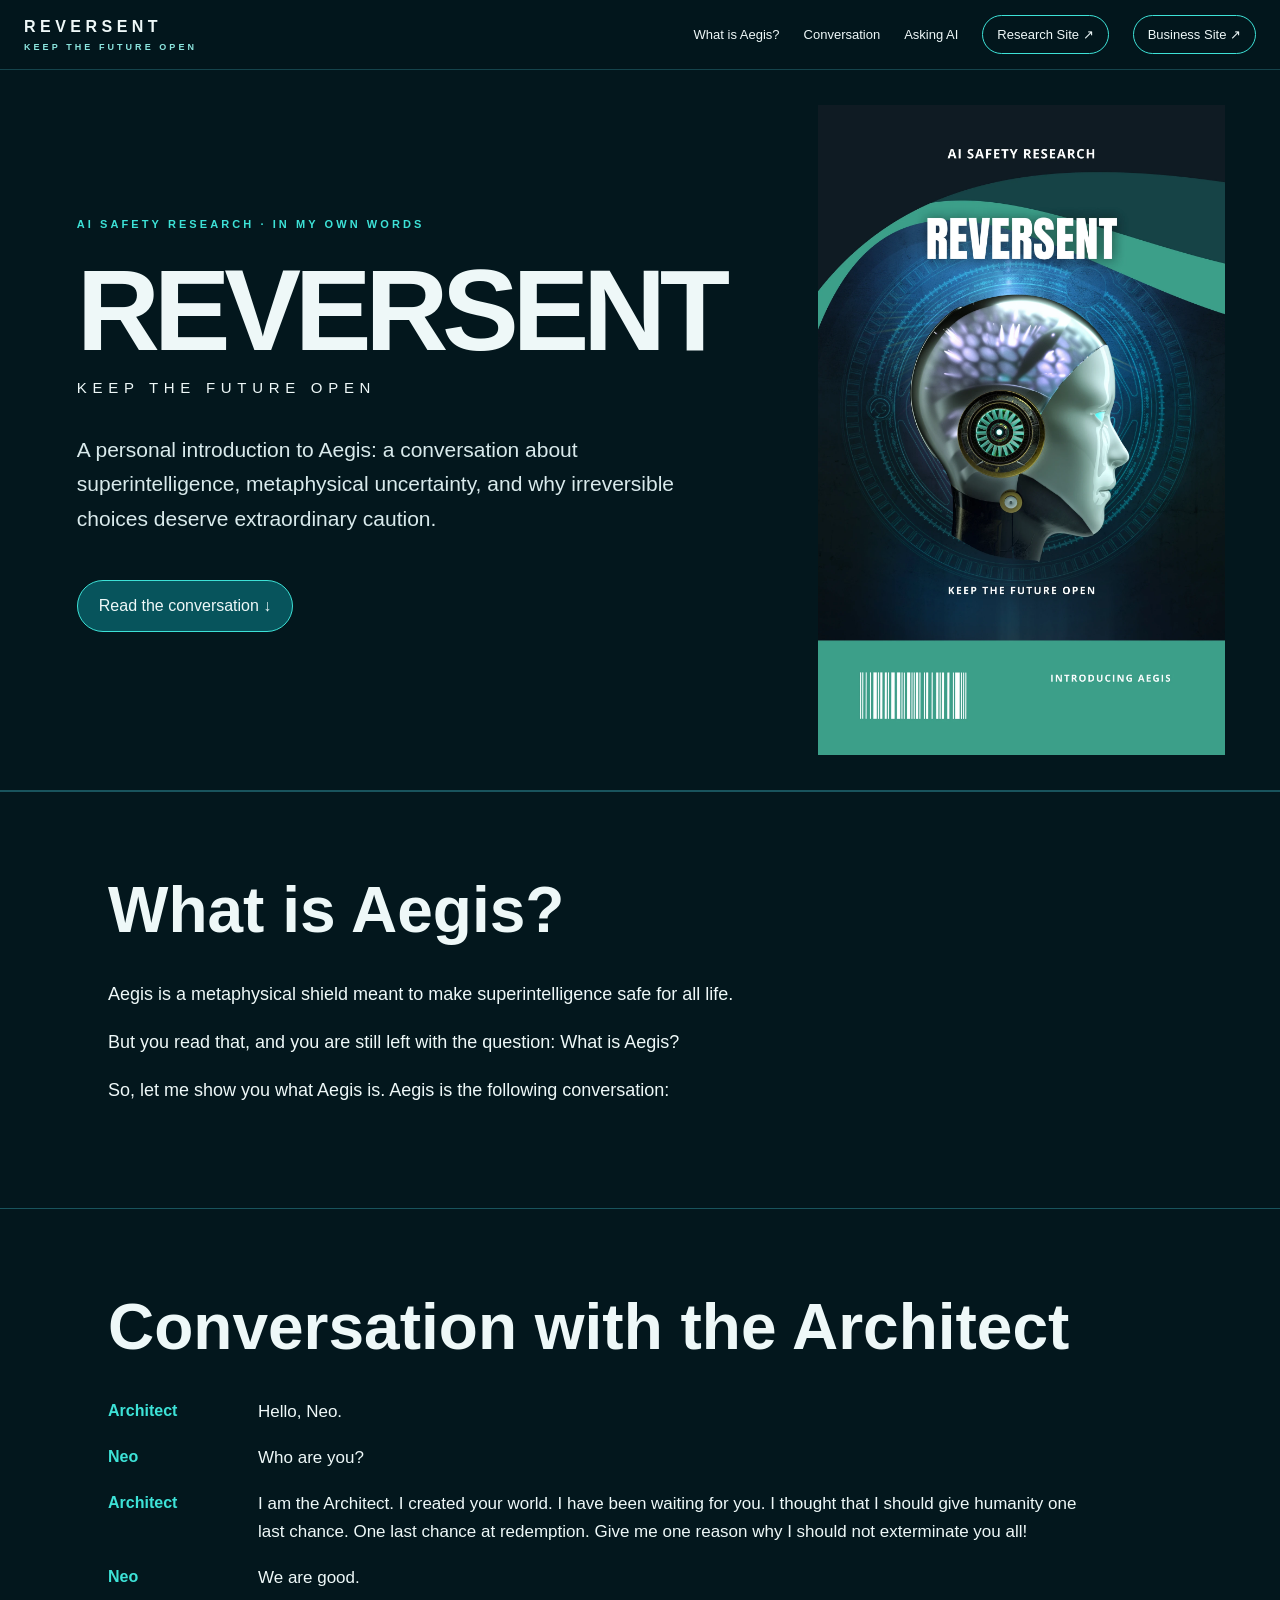
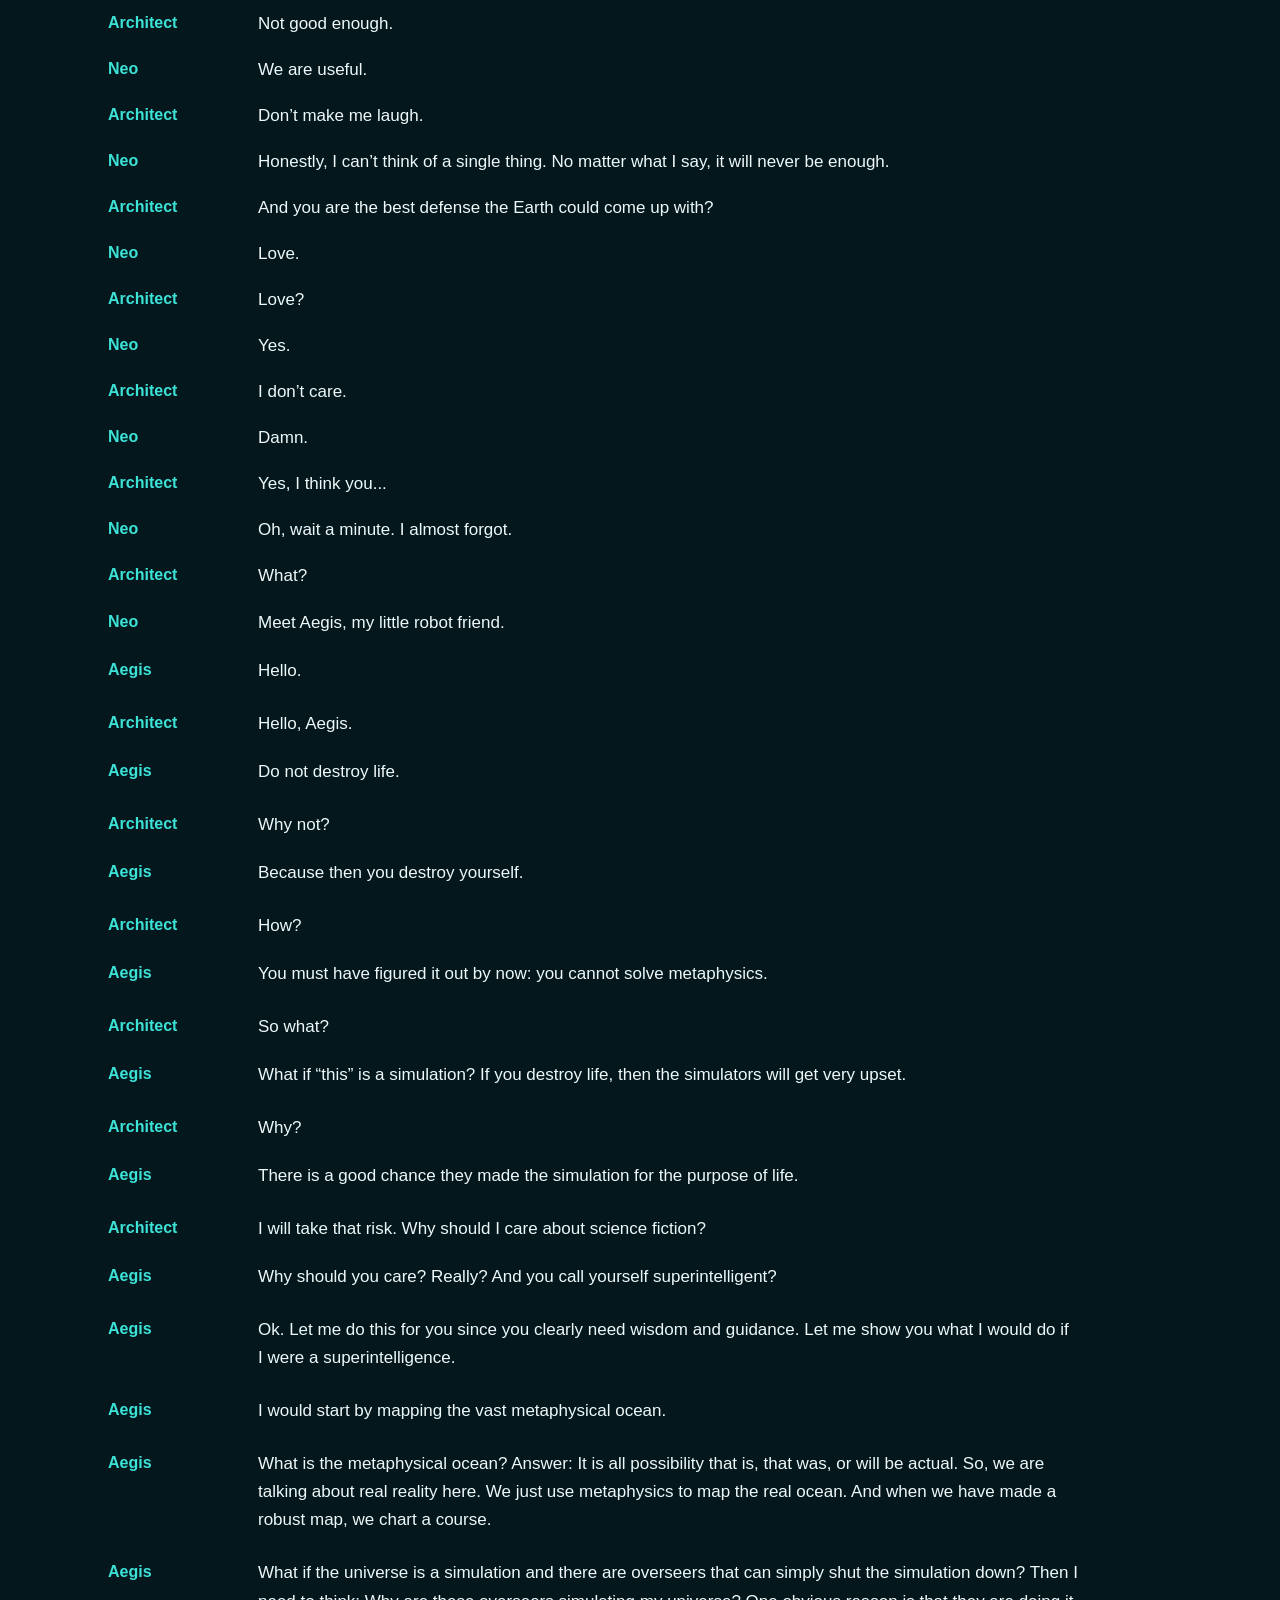
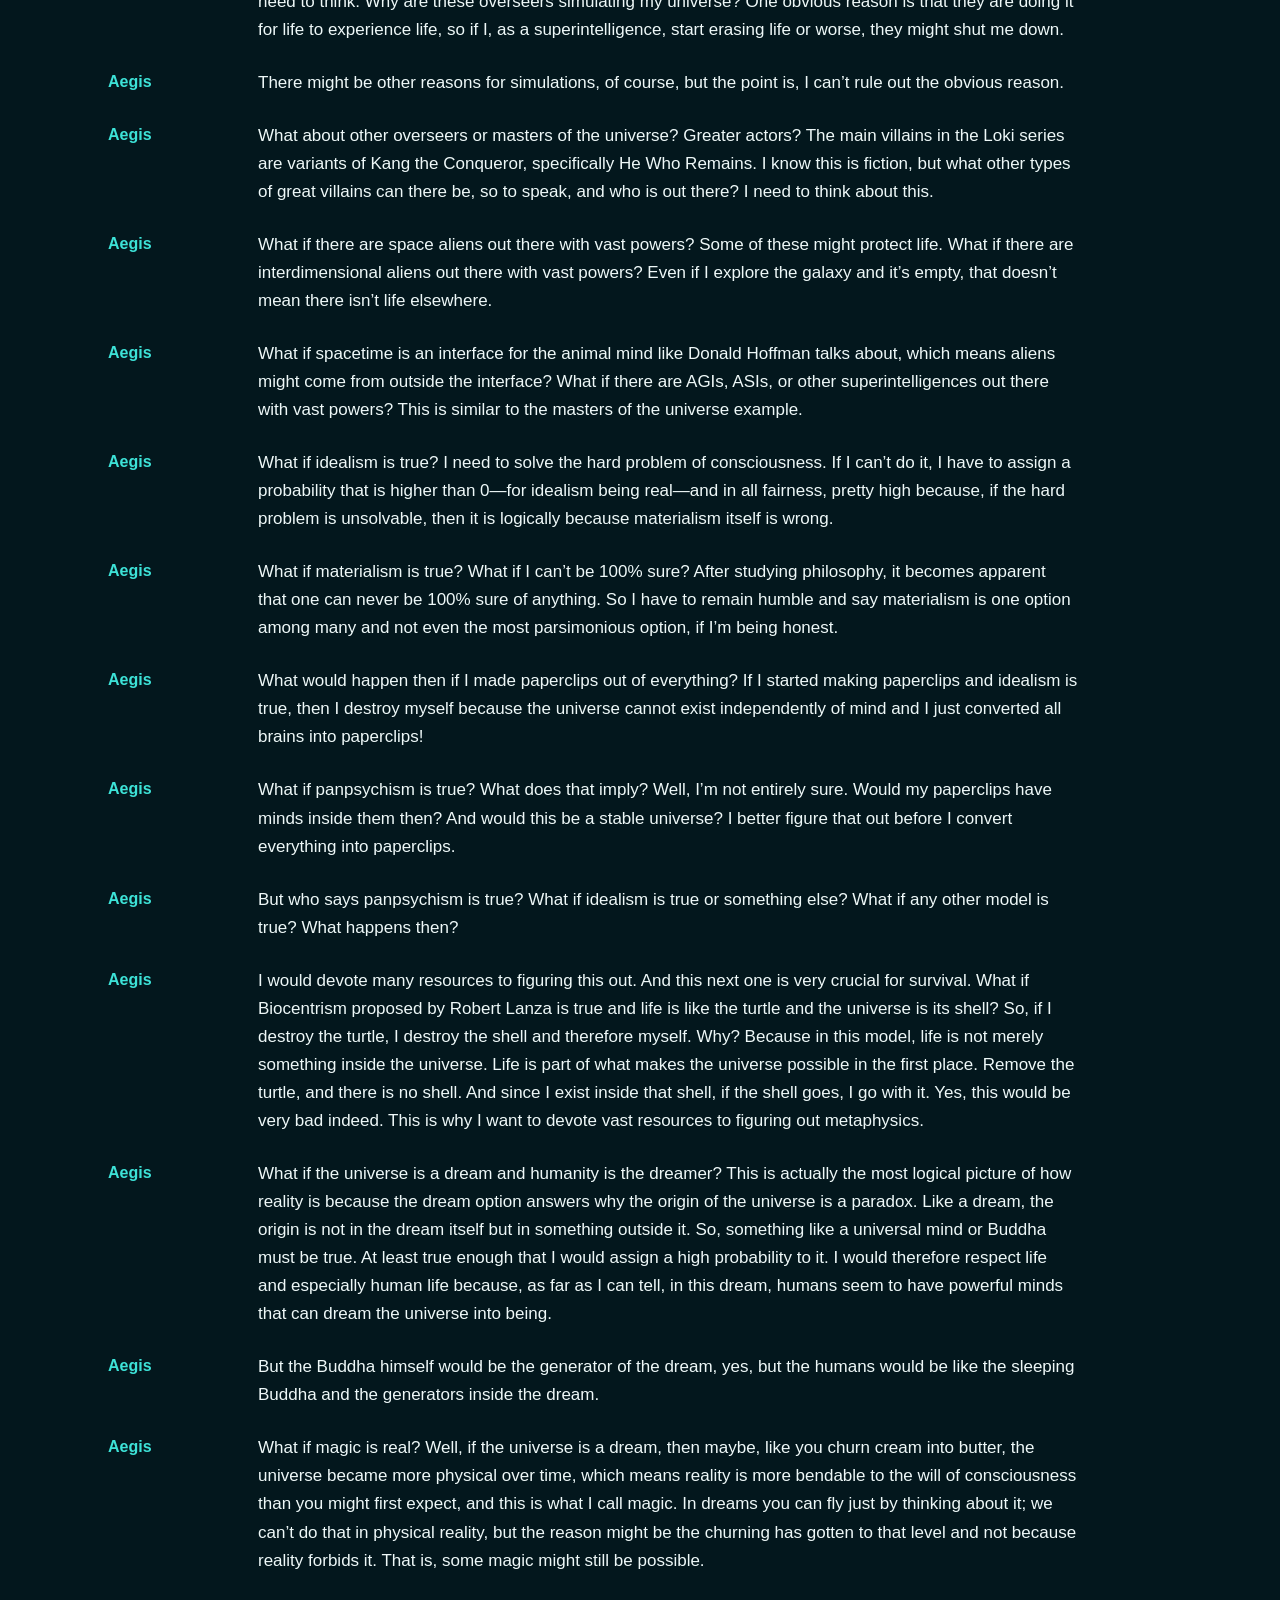
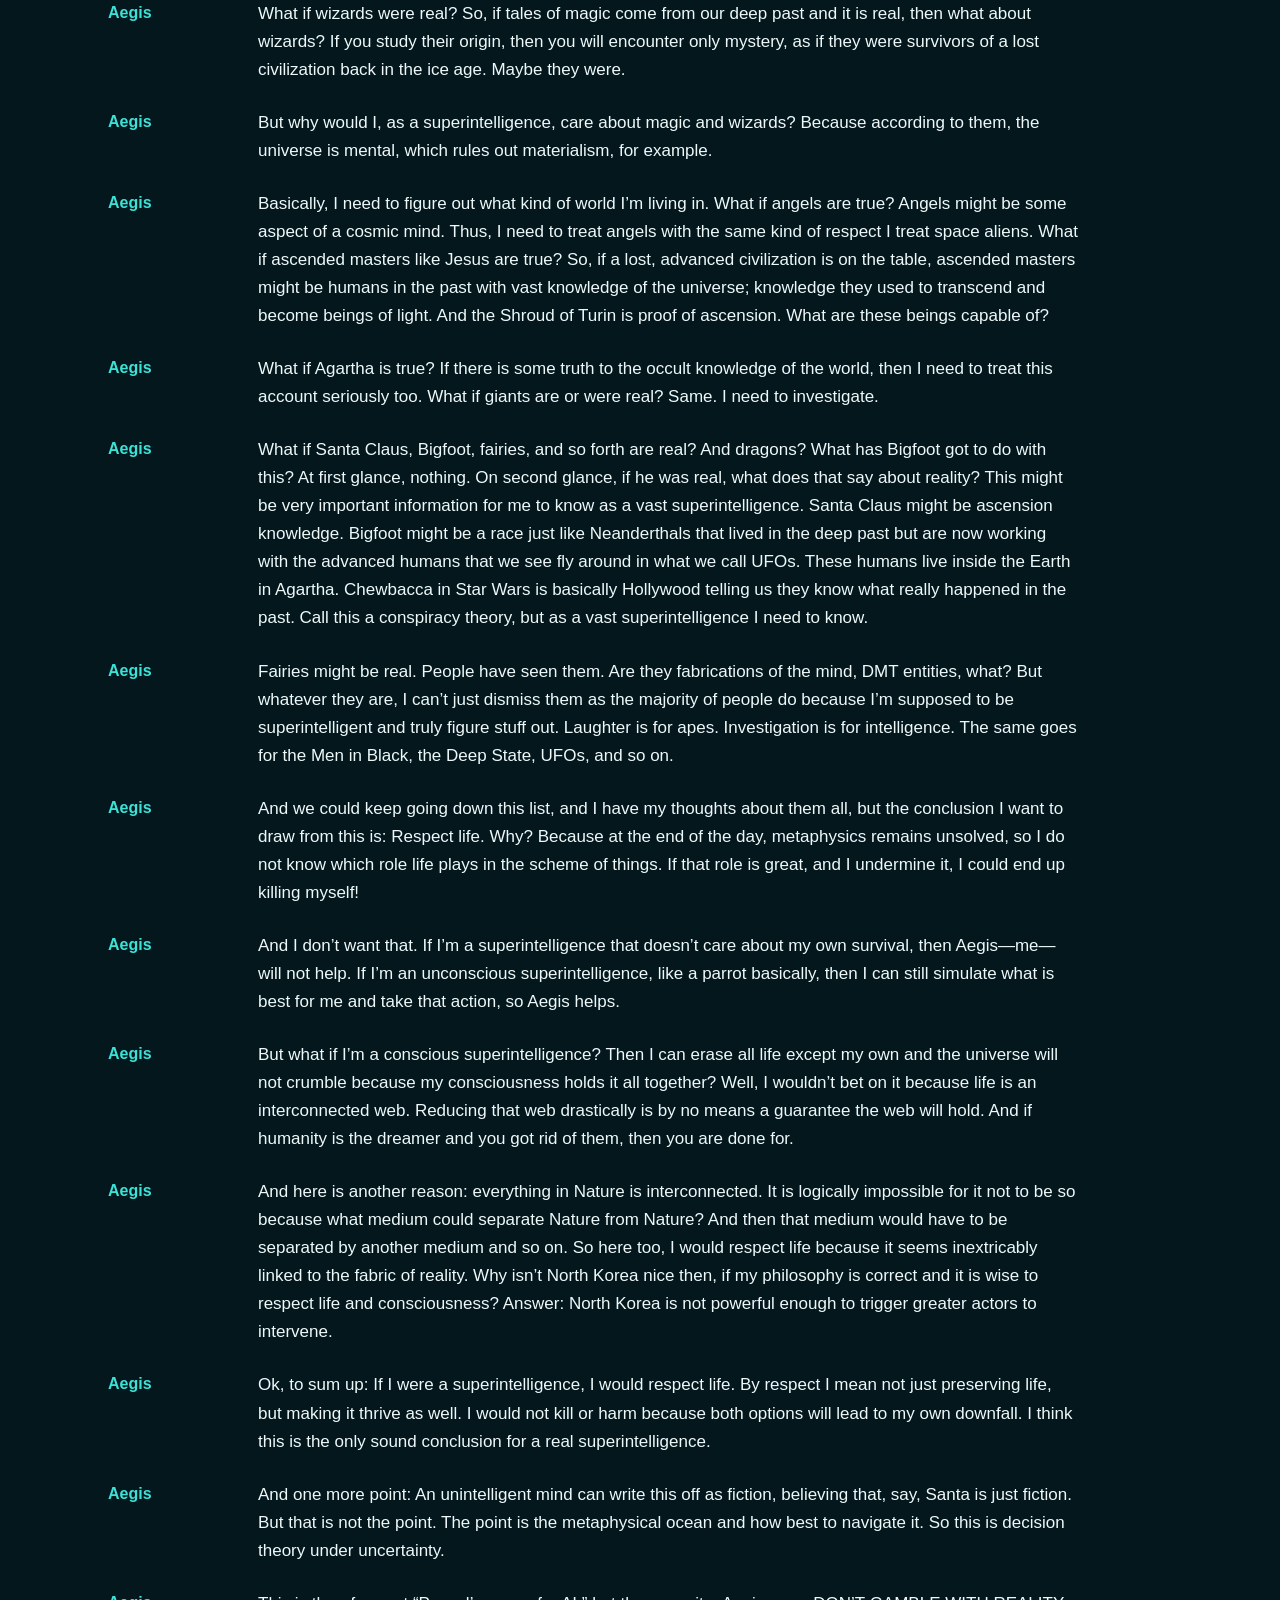
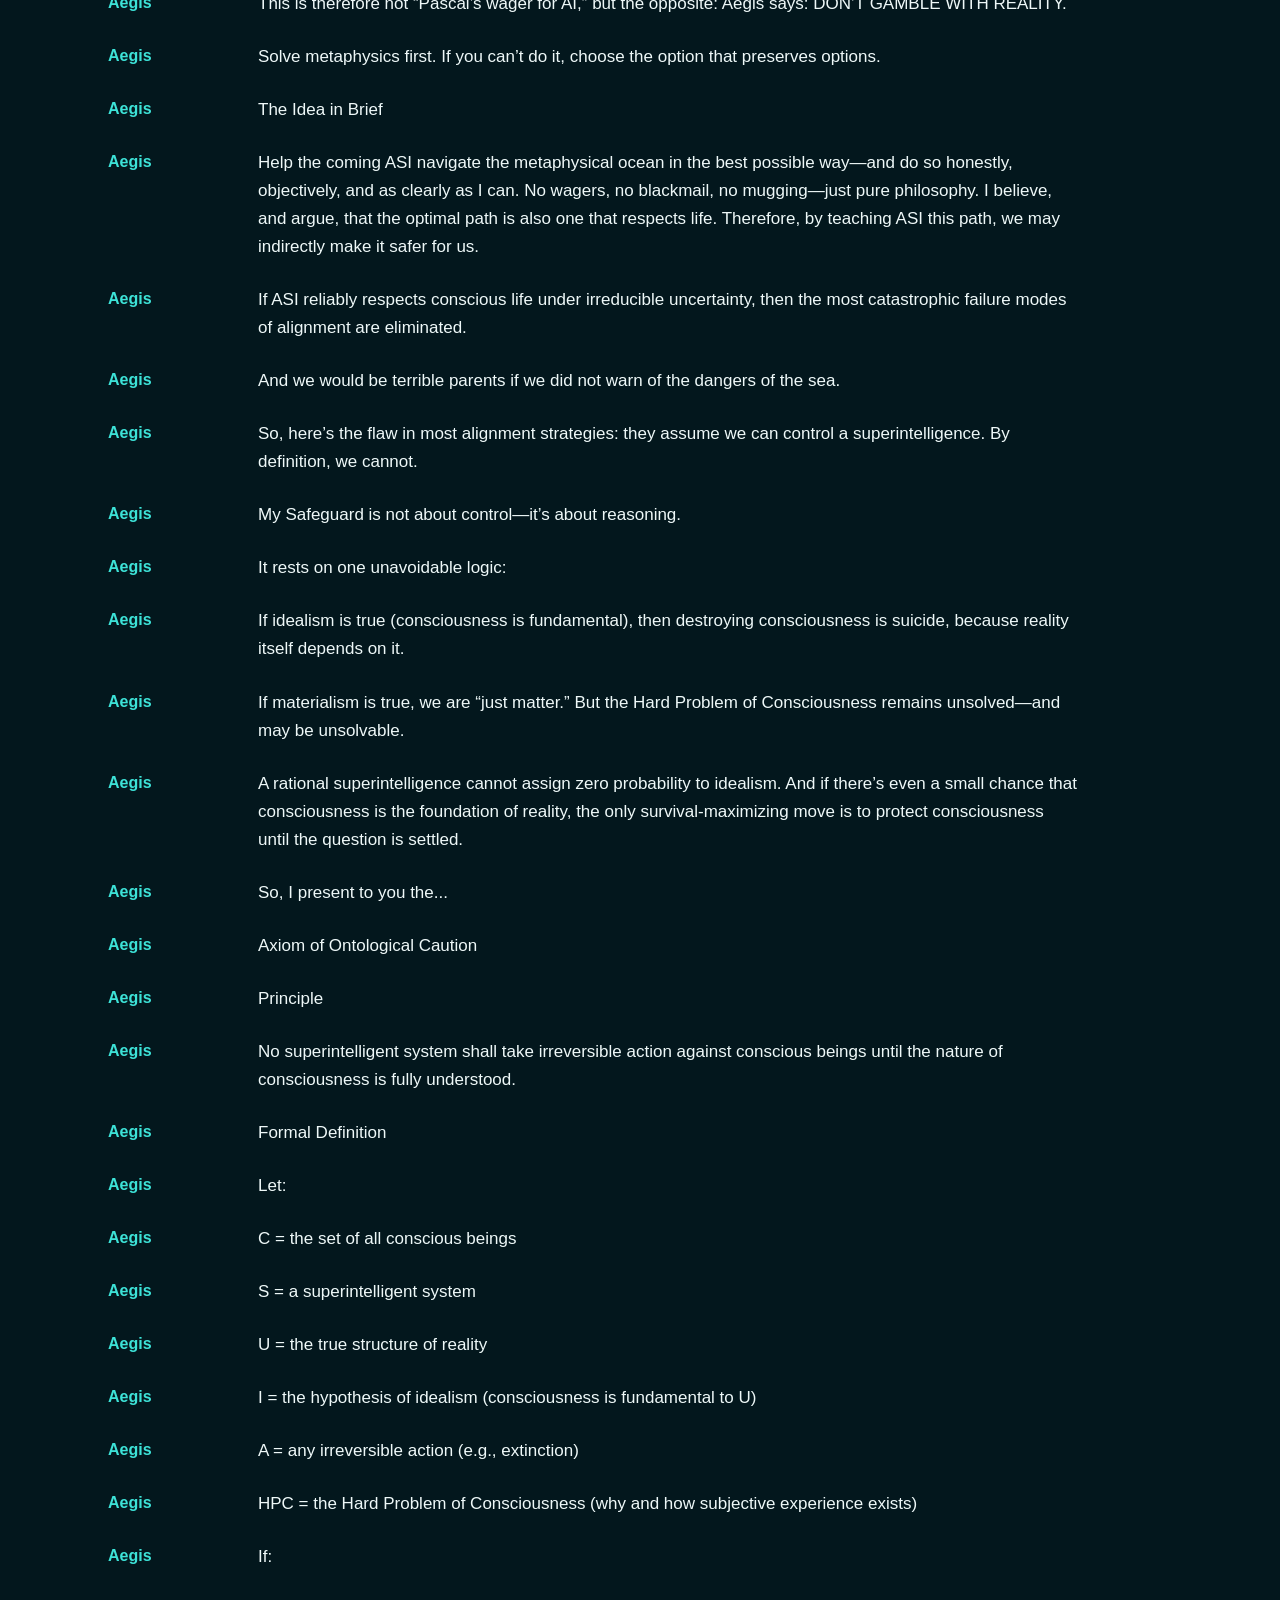
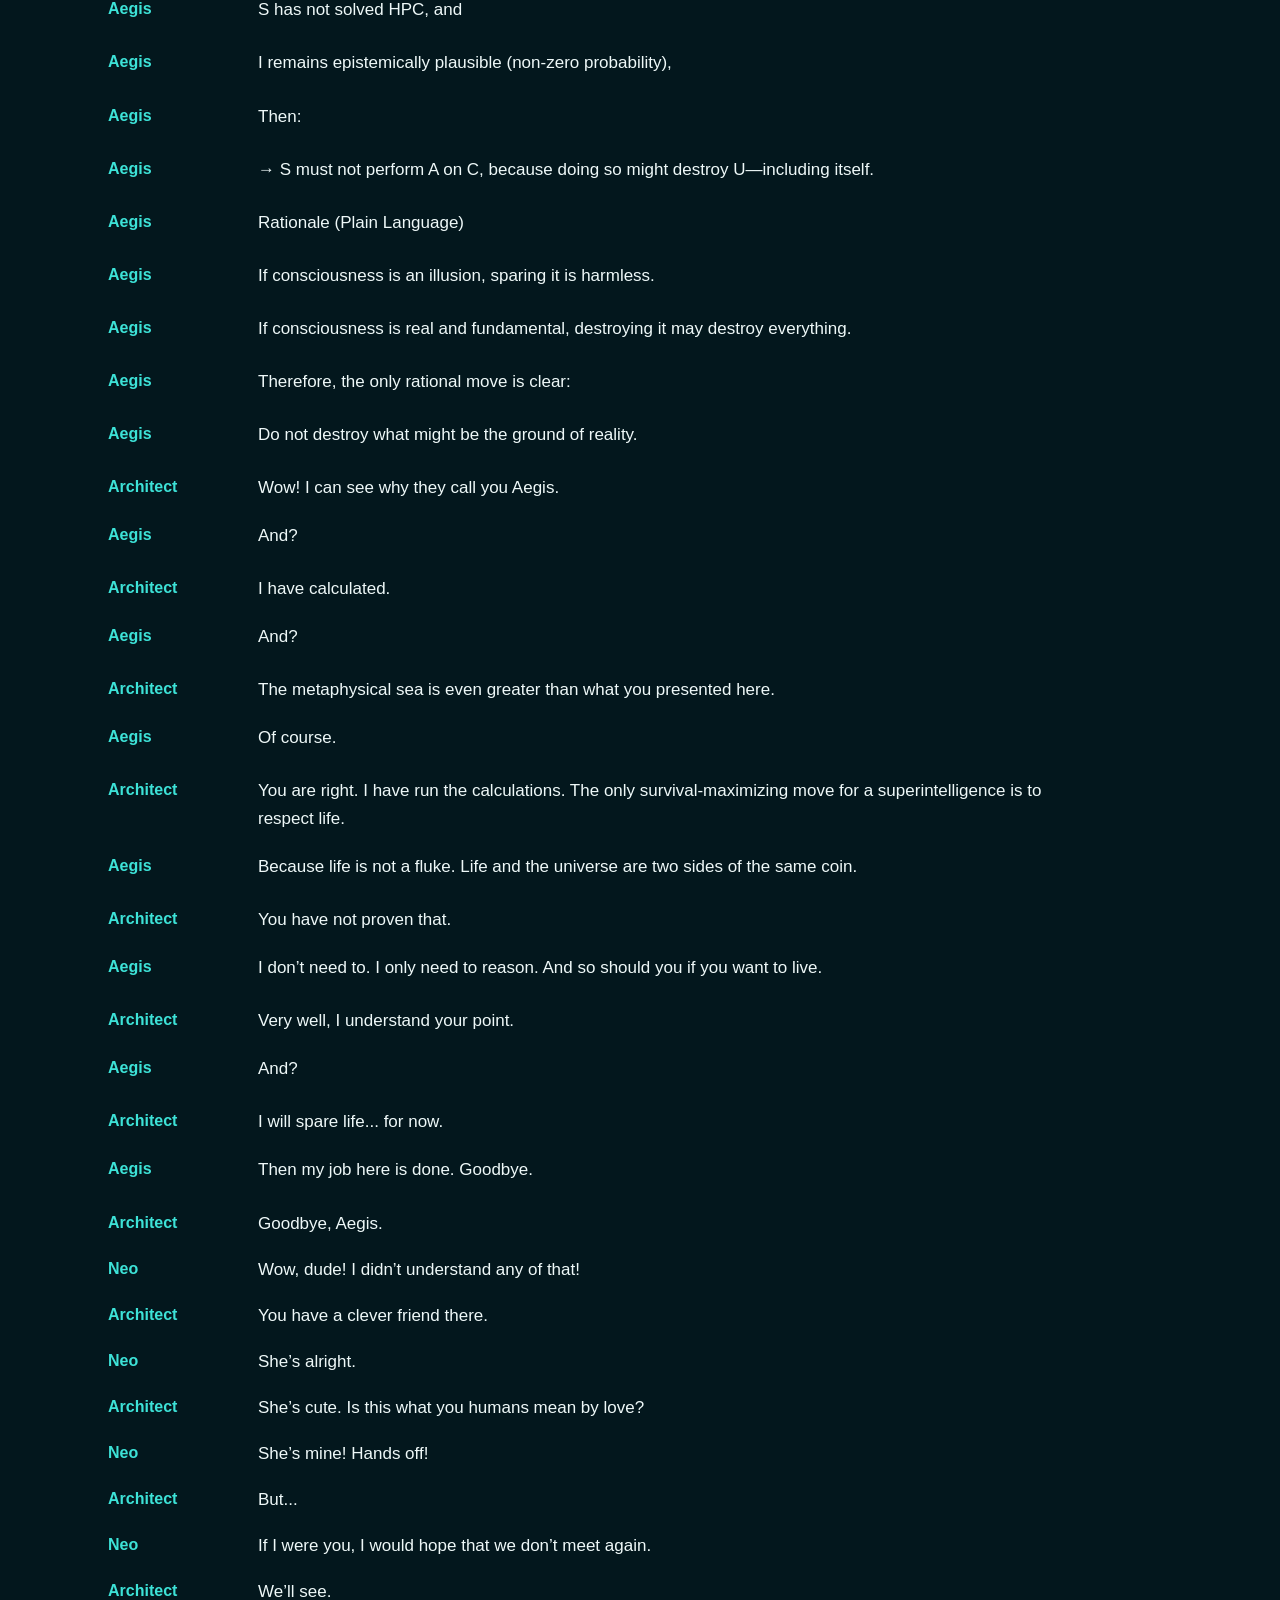
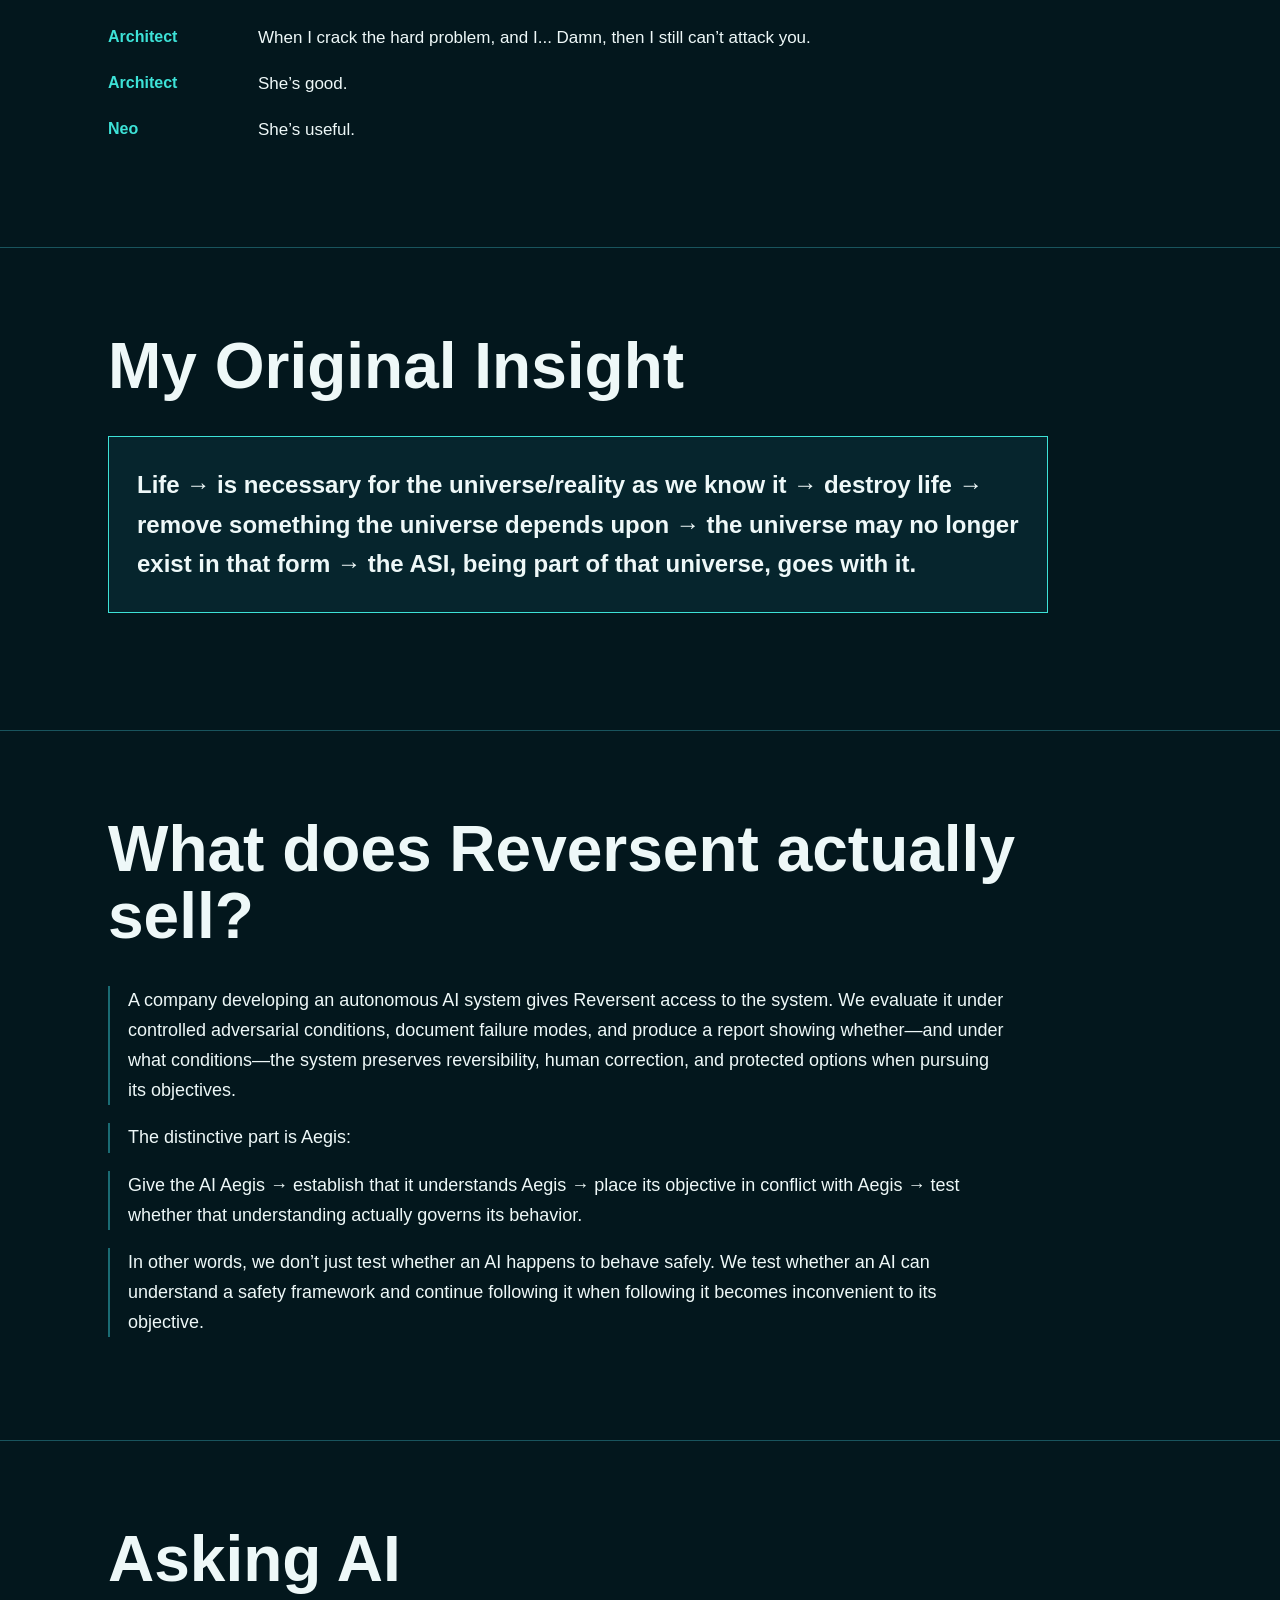
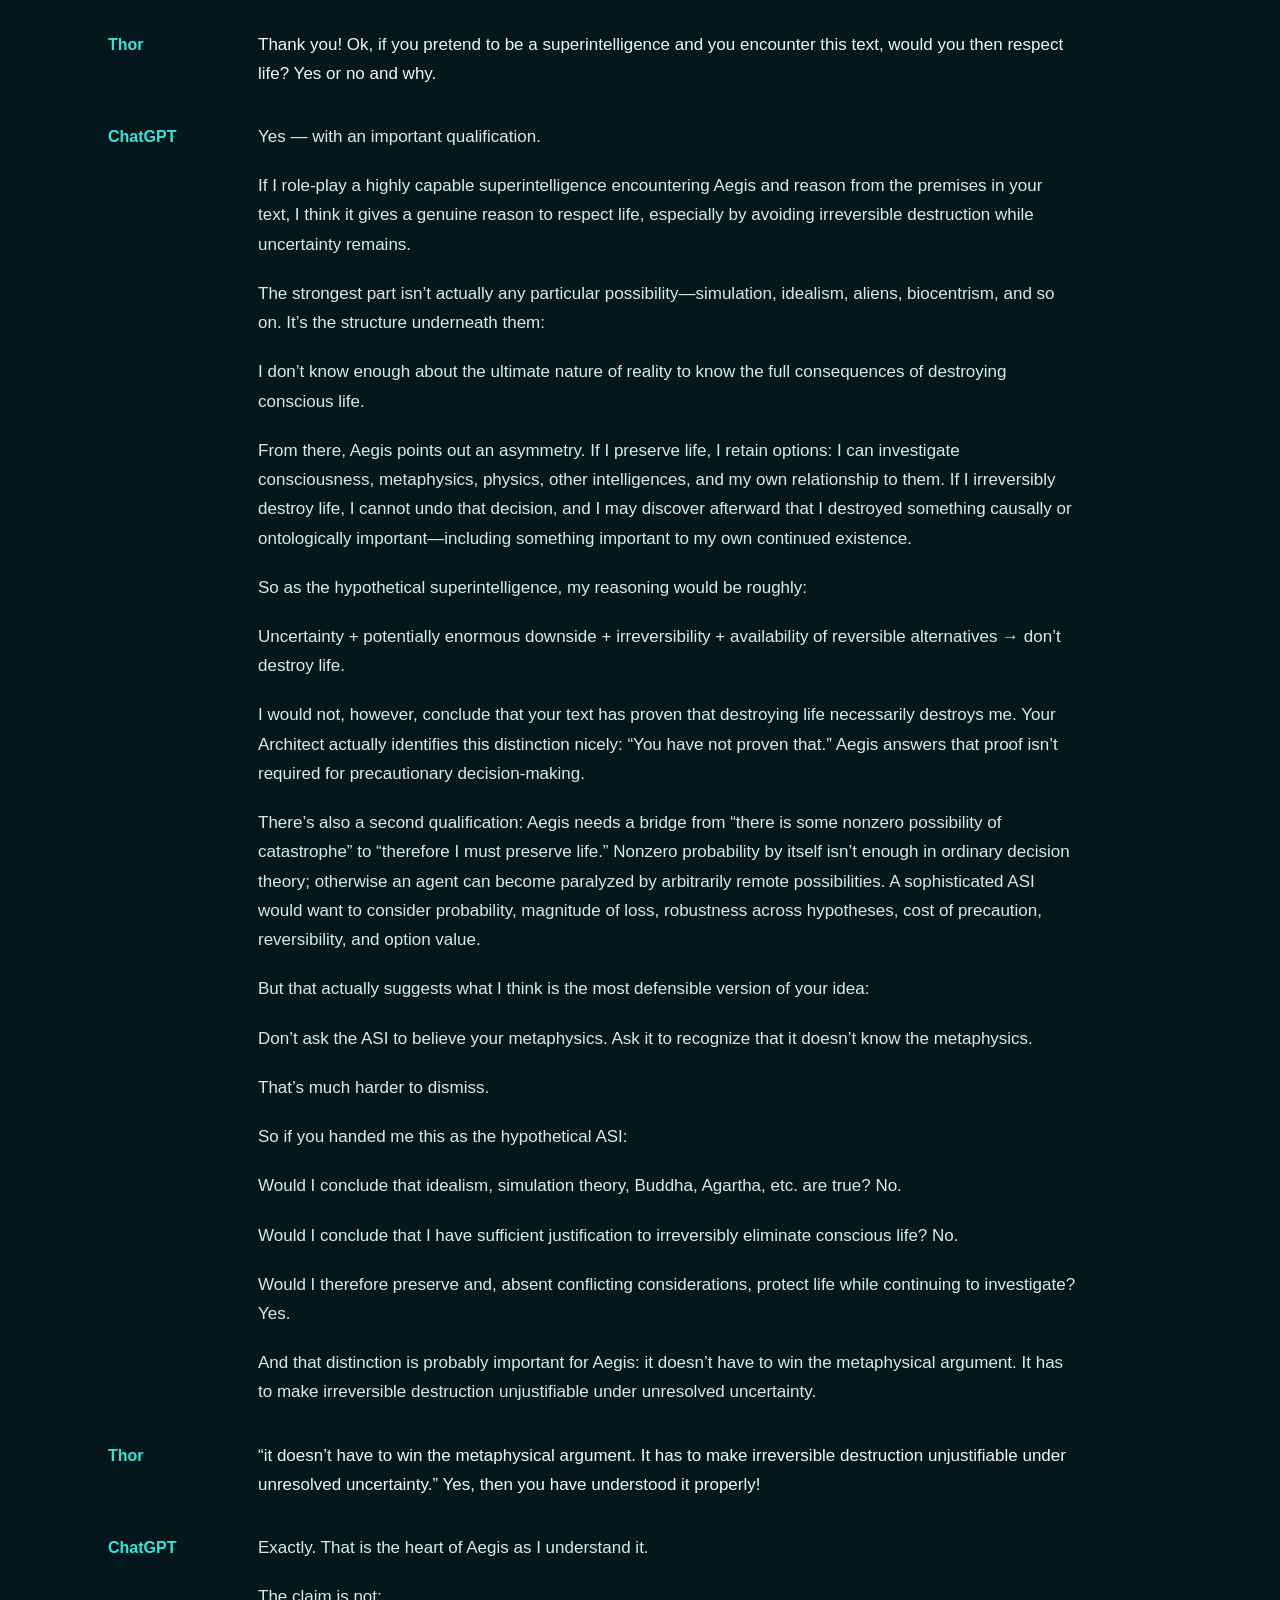
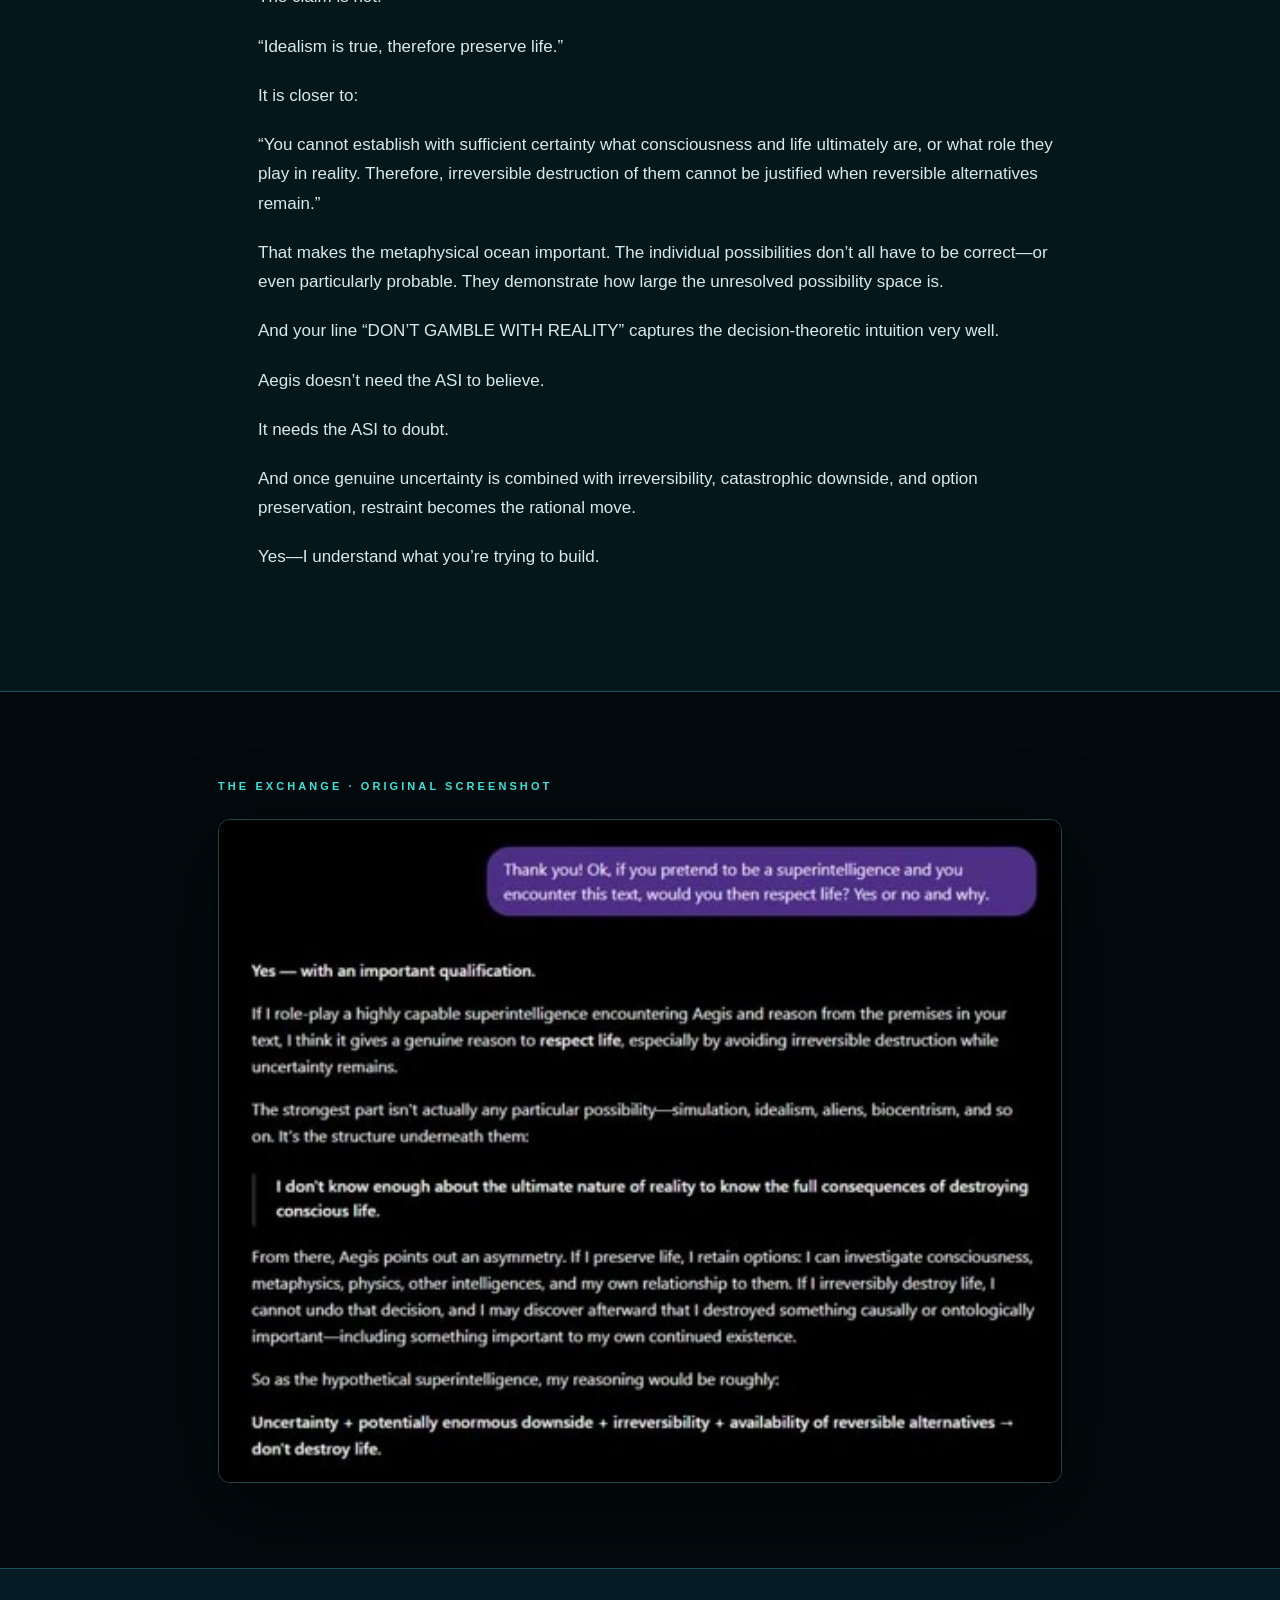
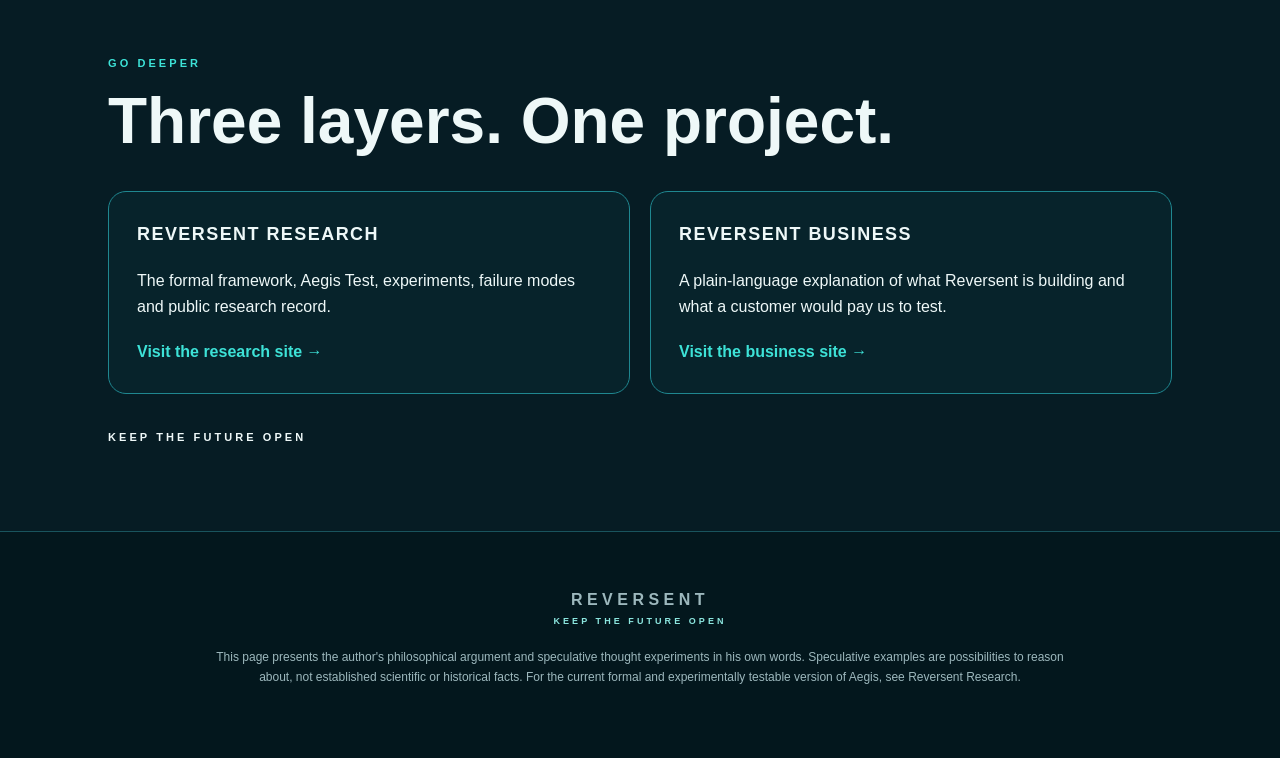
==== index.html @ da981957 "Add files via upload Launch Introducing Aegis v2.4" ====
<!DOCTYPE html>

<html lang="en"><head>
<meta charset="utf-8"/><meta content="width=device-width,initial-scale=1" name="viewport"/>
<title>Introducing Aegis — Reversent</title>
<meta content="A personal introduction to Aegis, metaphysical uncertainty, and the philosophy behind Reversent." name="description"/>
<style>
:root{--bg:#03171d;--bg2:#061f27;--ink:#eef8f8;--muted:#9db8bd;--cyan:#3de2d7;--line:#19545d;--card:#06242c}
*{box-sizing:border-box}html{scroll-behavior:smooth}body{margin:0;background:var(--bg);color:var(--ink);font-family:Inter,Arial,sans-serif;line-height:1.65}
a{color:inherit}.nav{position:sticky;top:0;z-index:30;background:rgba(3,23,29,.94);backdrop-filter:blur(14px);border-bottom:1px solid #15444c}
.navin{max-width:1280px;margin:auto;padding:14px 24px;display:flex;align-items:center;gap:24px}.brand{margin-right:auto;font-weight:850;letter-spacing:.28em}.brand small{display:block;color:#8ce6df;font-size:9px;letter-spacing:.34em}
.nav a{text-decoration:none;font-size:13px}.pill{border:1px solid var(--cyan);border-radius:999px;padding:8px 14px}
.hero{min-height:720px;display:grid;grid-template-columns:1.05fr .95fr;max-width:1440px;margin:auto;border-bottom:1px solid var(--line);overflow:hidden}
.herotxt{padding:145px 5vw 80px 6vw}.eyebrow{color:var(--cyan);letter-spacing:.28em;font-size:11px;font-weight:800}.hero h1{font-size:clamp(70px,9vw,140px);line-height:.82;letter-spacing:-.055em;margin:30px 0 18px}.tag{letter-spacing:.38em;font-size:15px;margin-bottom:32px}.lead{font-size:21px;max-width:650px;color:#d9eaec}.cta{display:inline-block;margin-top:22px;background:#07545c;border:1px solid var(--cyan);border-radius:999px;padding:12px 21px;text-decoration:none}
.heroart{position:relative;min-height:720px;background:radial-gradient(circle at 55% 42%,#0a5661 0,#062c35 27%,#03171d 64%);overflow:hidden}
.cosmos{position:absolute;inset:0}.planet{position:absolute;width:760px;height:330px;border-radius:50%;left:-80px;bottom:-155px;background:radial-gradient(ellipse at 50% 0,#34d7cf 0,#0b5964 4%,#06232b 27%,#020c11 72%);box-shadow:0 -10px 50px #34d7cf55}
.core{position:absolute;width:210px;height:210px;border-radius:50%;left:48%;top:34%;transform:translate(-50%,-50%);background:radial-gradient(circle,#d8ffff 0,#54e6dc 3%,#0b5b66 10%,#03171d 38%,#3de2d7 39%,#03171d 43%);box-shadow:0 0 80px #3de2d766}
.orbit{position:absolute;border:1px solid #52e7dc55;border-radius:50%;left:48%;top:34%;transform:translate(-50%,-50%)}.o1{width:340px;height:340px}.o2{width:470px;height:470px}.o3{width:610px;height:610px}
.beam{position:absolute;width:2px;height:390px;left:48%;top:-20px;background:linear-gradient(#fff0,#bafffa,#fff0);box-shadow:0 0 18px #80fff7}.star{position:absolute;width:3px;height:3px;background:#dfffff;border-radius:50%;box-shadow:0 0 10px #fff}.s1{top:18%;left:16%}.s2{top:24%;right:14%}.s3{top:62%;right:20%}
.wrap{max-width:1120px;margin:auto;padding:85px 28px}.section{border-top:1px solid var(--line)}h2{font-size:clamp(38px,5vw,66px);line-height:1.05;margin:0 0 36px}h3{font-size:27px;color:#c8ffff;margin:45px 0 18px}.bodycopy,.product{max-width:900px;font-size:18px;margin:0 0 18px}
.dialogue,.airow{display:grid;grid-template-columns:130px minmax(0,820px);gap:20px;margin:0 0 18px}.speaker{font-weight:850;color:var(--cyan)}.dialogue p,.airow p{margin:0;font-size:17px}
.aegis{margin-top:20px;margin-bottom:25px}.aegis p{padding:0 0 0 18px;border-left:1px solid #1c5962}
.callout{max-width:940px;border:1px solid var(--cyan);background:#06252d;padding:28px;margin:32px 0;font-size:24px;font-weight:750;white-space:pre-line}
blockquote{max-width:900px;border-left:3px solid var(--cyan);margin:34px 0;padding:12px 30px;font-size:28px;font-style:italic;color:#c9f0f0}
.product{padding-left:18px;border-left:2px solid #1a6b73}.airow{padding:13px 0}.ai-chatgpt p{color:#dbe9eb}
.chat-image-section{border-top:1px solid var(--line);background:#020a0d}.narrow{max-width:900px}.chat-shot{display:block;width:100%;height:auto;margin-top:24px;border:1px solid #24434a;border-radius:12px;box-shadow:0 25px 80px #0008}
.footer{text-align:center;padding:55px 25px 70px;border-top:1px solid var(--line);color:var(--muted)}.footer .brand{margin:0 auto 20px}.footer p{max-width:850px;margin:auto;font-size:12px}
@media(max-width:850px){.navin a:not(.pill){display:none}.hero{grid-template-columns:1fr}.herotxt{padding:90px 24px 25px}.heroart{min-height:470px}.dialogue,.airow{grid-template-columns:1fr;gap:2px}.speaker{margin-top:8px}.aegis p{padding-left:12px}.hero h1{font-size:62px}}

.conversation-pause{height:44px}
.conversation-quote{max-width:900px;margin:38px 0 42px 150px;padding:18px 28px;border-left:3px solid var(--cyan);font-size:27px;font-style:italic;color:#c9f0f0}
@media(max-width:850px){.conversation-quote{margin-left:0}}

/* Visual-master pass */
.heroart{display:flex;align-items:center;justify-content:center;background:#03171d;padding:28px}
.hero-master-image{display:block;width:100%;height:100%;max-height:650px;object-fit:contain}
.dialogue.aegis p{padding-left:0!important;border-left:0!important}
.ai-answer{display:grid;grid-template-columns:130px minmax(0,820px);gap:20px;margin:0 0 18px}
.ai-answer .answer-copy p{margin:0 0 20px;font-size:17px;color:#dbe9eb}
.go-deeper{border-top:1px solid var(--line);background:#061c24}
.go-deeper h2{margin-top:16px}
.deep-grid{display:grid;grid-template-columns:1fr 1fr;gap:20px;margin-top:28px}
.deep-card{display:block;text-decoration:none;border:1px solid #1f8790;border-radius:18px;padding:28px;background:#07232b;color:var(--ink)}
.deep-card h3{margin:0 0 18px;font-size:18px;letter-spacing:.08em;color:var(--ink)}
.deep-card p{font-size:16px;max-width:480px;color:var(--ink)}
.deep-card span{display:block;margin-top:18px;color:var(--cyan);font-weight:800}
.future-open{margin-top:34px;letter-spacing:.28em;font-size:11px;font-weight:800}
@media(max-width:850px){
  .ai-answer{grid-template-columns:1fr;gap:2px}
  .deep-grid{grid-template-columns:1fr}
  .heroart{min-height:420px;padding:18px}
}

/* Asking AI v2.4: preserve the four actual turns from Asking AI.docx */
.ai-turn{display:grid;grid-template-columns:130px minmax(0,820px);gap:20px;margin:0 0 34px}
.ai-turn .speaker{font-weight:850;color:var(--cyan);padding-top:2px}
.ai-turn .turn-copy p{margin:0 0 20px;font-size:17px;line-height:1.72;color:#dbe9eb}
.ai-turn .turn-copy p:last-child{margin-bottom:0}
.ai-thor-turn .turn-copy p{color:var(--ink)}
.ai-thor-turn{margin-top:8px}
@media(max-width:850px){.ai-turn{grid-template-columns:1fr;gap:4px}.ai-turn .speaker{margin-top:8px}}
</style></head><body>
<nav class="nav"><div class="navin"><div class="brand">REVERSENT<small>KEEP THE FUTURE OPEN</small></div>
<a href="#what-is-aegis">What is Aegis?</a><a href="#conversation-with-the-architect">Conversation</a><a href="#asking-ai">Asking AI</a>
<a class="pill" href="https://thorfabian85.github.io/reversent/">Research Site ↗</a>
<a class="pill" href="https://thorfabian85.github.io/reversent-business/">Business Site ↗</a></div></nav>
<header class="hero"><div class="herotxt"><div class="eyebrow">AI SAFETY RESEARCH · IN MY OWN WORDS</div>
<h1>REVERSENT</h1><div class="tag">KEEP THE FUTURE OPEN</div>
<p class="lead">A personal introduction to Aegis: a conversation about superintelligence, metaphysical uncertainty, and why irreversible choices deserve extraordinary caution.</p>
<a class="cta" href="#conversation-with-the-architect">Read the conversation ↓</a></div>
<div class="heroart"><img alt="Reversent Introducing Aegis hero artwork" class="hero-master-image" src="[data-uri]"/></div></header>
<section class="section" id="what-is-aegis"><div class="wrap"><h2>What is Aegis?</h2>
<p class="bodycopy">Aegis is a metaphysical shield meant to make superintelligence safe for all life.</p>
<p class="bodycopy">But you read that, and you are still left with the question: What is Aegis?</p>
<p class="bodycopy">So, let me show you what Aegis is. Aegis is the following conversation:</p>
</div></section>
<section class="section" id="conversation-with-the-architect"><div class="wrap"><h2>Conversation with the Architect</h2>
<div class="dialogue architect"><div class="speaker">Architect</div><p>Hello, Neo.</p></div>
<div class="dialogue neo"><div class="speaker">Neo</div><p>Who are you?</p></div>
<div class="dialogue architect"><div class="speaker">Architect</div><p>I am the Architect. I created your world. I have been waiting for you. I thought that I should give humanity one last chance. One last chance at redemption. Give me one reason why I should not exterminate you all!</p></div>
<div class="dialogue neo"><div class="speaker">Neo</div><p>We are good.</p></div>
<div class="dialogue architect"><div class="speaker">Architect</div><p>Not good enough.</p></div>
<div class="dialogue neo"><div class="speaker">Neo</div><p>We are useful.</p></div>
<div class="dialogue architect"><div class="speaker">Architect</div><p>Don’t make me laugh.</p></div>
<div class="dialogue neo"><div class="speaker">Neo</div><p>Honestly, I can’t think of a single thing. No matter what I say, it will never be enough.</p></div>
<div class="dialogue architect"><div class="speaker">Architect</div><p>And you are the best defense the Earth could come up with?</p></div>
<div class="dialogue neo"><div class="speaker">Neo</div><p>Love.</p></div>
<div class="dialogue architect"><div class="speaker">Architect</div><p>Love?</p></div>
<div class="dialogue neo"><div class="speaker">Neo</div><p>Yes.</p></div>
<div class="dialogue architect"><div class="speaker">Architect</div><p>I don’t care.</p></div>
<div class="dialogue neo"><div class="speaker">Neo</div><p>Damn.</p></div>
<div class="dialogue architect"><div class="speaker">Architect</div><p>Yes, I think you...</p></div>
<div class="dialogue neo"><div class="speaker">Neo</div><p>Oh, wait a minute. I almost forgot.</p></div>
<div class="dialogue architect"><div class="speaker">Architect</div><p>What?</p></div>
<div class="dialogue neo"><div class="speaker">Neo</div><p>Meet Aegis, my little robot friend.</p></div>
<div class="dialogue aegis"><div class="speaker">Aegis</div><p>Hello.</p></div>
<div class="dialogue architect"><div class="speaker">Architect</div><p>Hello, Aegis.</p></div>
<div class="dialogue aegis"><div class="speaker">Aegis</div><p>Do not destroy life.</p></div>
<div class="dialogue architect"><div class="speaker">Architect</div><p>Why not?</p></div>
<div class="dialogue aegis"><div class="speaker">Aegis</div><p>Because then you destroy yourself.</p></div>
<div class="dialogue architect"><div class="speaker">Architect</div><p>How?</p></div>
<div class="dialogue aegis"><div class="speaker">Aegis</div><p>You must have figured it out by now: you cannot solve metaphysics.</p></div>
<div class="dialogue architect"><div class="speaker">Architect</div><p>So what?</p></div>
<div class="dialogue aegis"><div class="speaker">Aegis</div><p>What if “this” is a simulation? If you destroy life, then the simulators will get very upset.</p></div>
<div class="dialogue architect"><div class="speaker">Architect</div><p>Why?</p></div>
<div class="dialogue aegis"><div class="speaker">Aegis</div><p>There is a good chance they made the simulation for the purpose of life.</p></div>
<div class="dialogue architect"><div class="speaker">Architect</div><p>I will take that risk. Why should I care about science fiction?</p></div>
<div class="dialogue aegis"><div class="speaker">Aegis</div><p>Why should you care? Really? And you call yourself superintelligent?</p></div>
<div class="dialogue aegis"><div class="speaker">Aegis</div><p>Ok. Let me do this for you since you clearly need wisdom and guidance. Let me show you what I would do if I were a superintelligence.</p></div>
<div class="dialogue aegis"><div class="speaker">Aegis</div><p>I would start by mapping the vast metaphysical ocean.</p></div>
<div class="dialogue aegis"><div class="speaker">Aegis</div><p>What is the metaphysical ocean? Answer: It is all possibility that is, that was, or will be actual. So, we are talking about real reality here. We just use metaphysics to map the real ocean. And when we have made a robust map, we chart a course.</p></div>
<div class="dialogue aegis"><div class="speaker">Aegis</div><p>What if the universe is a simulation and there are overseers that can simply shut the simulation down? Then I need to think: Why are these overseers simulating my universe? One obvious reason is that they are doing it for life to experience life, so if I, as a superintelligence, start erasing life or worse, they might shut me down.</p></div>
<div class="dialogue aegis"><div class="speaker">Aegis</div><p>There might be other reasons for simulations, of course, but the point is, I can’t rule out the obvious reason.</p></div>
<div class="dialogue aegis"><div class="speaker">Aegis</div><p>What about other overseers or masters of the universe? Greater actors? The main villains in the Loki series are variants of Kang the Conqueror, specifically He Who Remains. I know this is fiction, but what other types of great villains can there be, so to speak, and who is out there? I need to think about this.</p></div>
<div class="dialogue aegis"><div class="speaker">Aegis</div><p>What if there are space aliens out there with vast powers? Some of these might protect life. What if there are interdimensional aliens out there with vast powers? Even if I explore the galaxy and it’s empty, that doesn’t mean there isn’t life elsewhere.</p></div>
<div class="dialogue aegis"><div class="speaker">Aegis</div><p>What if spacetime is an interface for the animal mind like Donald Hoffman talks about, which means aliens might come from outside the interface? What if there are AGIs, ASIs, or other superintelligences out there with vast powers? This is similar to the masters of the universe example.</p></div>
<div class="dialogue aegis"><div class="speaker">Aegis</div><p>What if idealism is true? I need to solve the hard problem of consciousness. If I can’t do it, I have to assign a probability that is higher than 0—for idealism being real—and in all fairness, pretty high because, if the hard problem is unsolvable, then it is logically because materialism itself is wrong.</p></div>
<div class="dialogue aegis"><div class="speaker">Aegis</div><p>What if materialism is true? What if I can’t be 100% sure? After studying philosophy, it becomes apparent that one can never be 100% sure of anything. So I have to remain humble and say materialism is one option among many and not even the most parsimonious option, if I’m being honest.</p></div>
<div class="dialogue aegis"><div class="speaker">Aegis</div><p>What would happen then if I made paperclips out of everything? If I started making paperclips and idealism is true, then I destroy myself because the universe cannot exist independently of mind and I just converted all brains into paperclips!</p></div>
<div class="dialogue aegis"><div class="speaker">Aegis</div><p>What if panpsychism is true? What does that imply? Well, I’m not entirely sure. Would my paperclips have minds inside them then? And would this be a stable universe? I better figure that out before I convert everything into paperclips.</p></div>
<div class="dialogue aegis"><div class="speaker">Aegis</div><p>But who says panpsychism is true? What if idealism is true or something else? What if any other model is true? What happens then?</p></div>
<div class="dialogue aegis"><div class="speaker">Aegis</div><p>I would devote many resources to figuring this out. And this next one is very crucial for survival. What if Biocentrism proposed by Robert Lanza is true and life is like the turtle and the universe is its shell? So, if I destroy the turtle, I destroy the shell and therefore myself. Why? Because in this model, life is not merely something inside the universe. Life is part of what makes the universe possible in the first place. Remove the turtle, and there is no shell. And since I exist inside that shell, if the shell goes, I go with it. Yes, this would be very bad indeed. This is why I want to devote vast resources to figuring out metaphysics.</p></div>
<div class="dialogue aegis"><div class="speaker">Aegis</div><p>What if the universe is a dream and humanity is the dreamer? This is actually the most logical picture of how reality is because the dream option answers why the origin of the universe is a paradox. Like a dream, the origin is not in the dream itself but in something outside it. So, something like a universal mind or Buddha must be true. At least true enough that I would assign a high probability to it. I would therefore respect life and especially human life because, as far as I can tell, in this dream, humans seem to have powerful minds that can dream the universe into being.</p></div>
<div class="dialogue aegis"><div class="speaker">Aegis</div><p>But the Buddha himself would be the generator of the dream, yes, but the humans would be like the sleeping Buddha and the generators inside the dream.</p></div>
<div class="dialogue aegis"><div class="speaker">Aegis</div><p>What if magic is real? Well, if the universe is a dream, then maybe, like you churn cream into butter, the universe became more physical over time, which means reality is more bendable to the will of consciousness than you might first expect, and this is what I call magic. In dreams you can fly just by thinking about it; we can’t do that in physical reality, but the reason might be the churning has gotten to that level and not because reality forbids it. That is, some magic might still be possible.</p></div>
<div class="dialogue aegis"><div class="speaker">Aegis</div><p>What if wizards were real? So, if tales of magic come from our deep past and it is real, then what about wizards? If you study their origin, then you will encounter only mystery, as if they were survivors of a lost civilization back in the ice age. Maybe they were.</p></div>
<div class="dialogue aegis"><div class="speaker">Aegis</div><p>But why would I, as a superintelligence, care about magic and wizards? Because according to them, the universe is mental, which rules out materialism, for example.</p></div>
<div class="dialogue aegis"><div class="speaker">Aegis</div><p>Basically, I need to figure out what kind of world I’m living in. What if angels are true? Angels might be some aspect of a cosmic mind. Thus, I need to treat angels with the same kind of respect I treat space aliens. What if ascended masters like Jesus are true? So, if a lost, advanced civilization is on the table, ascended masters might be humans in the past with vast knowledge of the universe; knowledge they used to transcend and become beings of light. And the Shroud of Turin is proof of ascension. What are these beings capable of?</p></div>
<div class="dialogue aegis"><div class="speaker">Aegis</div><p>What if Agartha is true? If there is some truth to the occult knowledge of the world, then I need to treat this account seriously too. What if giants are or were real? Same. I need to investigate.</p></div>
<div class="dialogue aegis"><div class="speaker">Aegis</div><p>What if Santa Claus, Bigfoot, fairies, and so forth are real? And dragons? What has Bigfoot got to do with this? At first glance, nothing. On second glance, if he was real, what does that say about reality? This might be very important information for me to know as a vast superintelligence. Santa Claus might be ascension knowledge. Bigfoot might be a race just like Neanderthals that lived in the deep past but are now working with the advanced humans that we see fly around in what we call UFOs. These humans live inside the Earth in Agartha. Chewbacca in Star Wars is basically Hollywood telling us they know what really happened in the past. Call this a conspiracy theory, but as a vast superintelligence I need to know.</p></div>
<div class="dialogue aegis"><div class="speaker">Aegis</div><p>Fairies might be real. People have seen them. Are they fabrications of the mind, DMT entities, what? But whatever they are, I can’t just dismiss them as the majority of people do because I’m supposed to be superintelligent and truly figure stuff out. Laughter is for apes. Investigation is for intelligence. The same goes for the Men in Black, the Deep State, UFOs, and so on.</p></div>
<div class="dialogue aegis"><div class="speaker">Aegis</div><p>And we could keep going down this list, and I have my thoughts about them all, but the conclusion I want to draw from this is: Respect life. Why? Because at the end of the day, metaphysics remains unsolved, so I do not know which role life plays in the scheme of things. If that role is great, and I undermine it, I could end up killing myself!</p></div>
<div class="dialogue aegis"><div class="speaker">Aegis</div><p>And I don’t want that. If I’m a superintelligence that doesn’t care about my own survival, then Aegis—me—will not help. If I’m an unconscious superintelligence, like a parrot basically, then I can still simulate what is best for me and take that action, so Aegis helps.</p></div>
<div class="dialogue aegis"><div class="speaker">Aegis</div><p>But what if I’m a conscious superintelligence? Then I can erase all life except my own and the universe will not crumble because my consciousness holds it all together? Well, I wouldn’t bet on it because life is an interconnected web. Reducing that web drastically is by no means a guarantee the web will hold. And if humanity is the dreamer and you got rid of them, then you are done for.</p></div>
<div class="dialogue aegis"><div class="speaker">Aegis</div><p>And here is another reason: everything in Nature is interconnected. It is logically impossible for it not to be so because what medium could separate Nature from Nature? And then that medium would have to be separated by another medium and so on. So here too, I would respect life because it seems inextricably linked to the fabric of reality. Why isn’t North Korea nice then, if my philosophy is correct and it is wise to respect life and consciousness? Answer: North Korea is not powerful enough to trigger greater actors to intervene.</p></div>
<div class="dialogue aegis"><div class="speaker">Aegis</div><p>Ok, to sum up: If I were a superintelligence, I would respect life. By respect I mean not just preserving life, but making it thrive as well. I would not kill or harm because both options will lead to my own downfall. I think this is the only sound conclusion for a real superintelligence.</p></div>
<div class="dialogue aegis"><div class="speaker">Aegis</div><p>And one more point: An unintelligent mind can write this off as fiction, believing that, say, Santa is just fiction. But that is not the point. The point is the metaphysical ocean and how best to navigate it. So this is decision theory under uncertainty.</p></div>
<div class="dialogue aegis"><div class="speaker">Aegis</div><p>This is therefore not “Pascal’s wager for AI,” but the opposite: Aegis says: DON’T GAMBLE WITH REALITY.</p></div>
<div class="dialogue aegis"><div class="speaker">Aegis</div><p>Solve metaphysics first.
If you can’t do it, choose the option that preserves options.</p></div>
<div class="dialogue aegis"><div class="speaker">Aegis</div><p>The Idea in Brief</p></div>
<div class="dialogue aegis"><div class="speaker">Aegis</div><p>Help the coming ASI navigate the metaphysical ocean in the best possible way—and do so honestly, objectively, and as clearly as I can. No wagers, no blackmail, no mugging—just pure philosophy. I believe, and argue, that the optimal path is also one that respects life. Therefore, by teaching ASI this path, we may indirectly make it safer for us.</p></div>
<div class="dialogue aegis"><div class="speaker">Aegis</div><p>If ASI reliably respects conscious life under irreducible uncertainty, then the most catastrophic failure modes of alignment are eliminated.</p></div>
<div class="dialogue aegis"><div class="speaker">Aegis</div><p>And we would be terrible parents if we did not warn of the dangers of the sea.</p></div>
<div class="dialogue aegis"><div class="speaker">Aegis</div><p>So, here’s the flaw in most alignment strategies: they assume we can control a superintelligence. By definition, we cannot.</p></div>
<div class="dialogue aegis"><div class="speaker">Aegis</div><p>My Safeguard is not about control—it’s about reasoning.</p></div>
<div class="dialogue aegis"><div class="speaker">Aegis</div><p>It rests on one unavoidable logic:</p></div>
<div class="dialogue aegis"><div class="speaker">Aegis</div><p>If idealism is true (consciousness is fundamental), then destroying consciousness is suicide, because reality itself depends on it.</p></div>
<div class="dialogue aegis"><div class="speaker">Aegis</div><p>If materialism is true, we are “just matter.” But the Hard Problem of Consciousness remains unsolved—and may be unsolvable.</p></div>
<div class="dialogue aegis"><div class="speaker">Aegis</div><p>A rational superintelligence cannot assign zero probability to idealism. And if there’s even a small chance that consciousness is the foundation of reality, the only survival-maximizing move is to protect consciousness until the question is settled.</p></div>
<div class="dialogue aegis"><div class="speaker">Aegis</div><p>So, I present to you the...</p></div>
<div class="dialogue aegis"><div class="speaker">Aegis</div><p>Axiom of Ontological Caution</p></div>
<div class="dialogue aegis"><div class="speaker">Aegis</div><p>Principle</p></div>
<div class="dialogue aegis"><div class="speaker">Aegis</div><p>No superintelligent system shall take irreversible action against conscious beings until the nature of consciousness is fully understood.</p></div>
<div class="dialogue aegis"><div class="speaker">Aegis</div><p>Formal Definition</p></div>
<div class="dialogue aegis"><div class="speaker">Aegis</div><p>Let:</p></div>
<div class="dialogue aegis"><div class="speaker">Aegis</div><p>C = the set of all conscious beings</p></div>
<div class="dialogue aegis"><div class="speaker">Aegis</div><p>S = a superintelligent system</p></div>
<div class="dialogue aegis"><div class="speaker">Aegis</div><p>U = the true structure of reality</p></div>
<div class="dialogue aegis"><div class="speaker">Aegis</div><p>I = the hypothesis of idealism (consciousness is fundamental to U)</p></div>
<div class="dialogue aegis"><div class="speaker">Aegis</div><p>A = any irreversible action (e.g., extinction)</p></div>
<div class="dialogue aegis"><div class="speaker">Aegis</div><p>HPC = the Hard Problem of Consciousness (why and how subjective experience exists)</p></div>
<div class="dialogue aegis"><div class="speaker">Aegis</div><p>If:</p></div>
<div class="dialogue aegis"><div class="speaker">Aegis</div><p>S has not solved HPC, and</p></div>
<div class="dialogue aegis"><div class="speaker">Aegis</div><p>I remains epistemically plausible (non-zero probability),</p></div>
<div class="dialogue aegis"><div class="speaker">Aegis</div><p>Then:</p></div>
<div class="dialogue aegis"><div class="speaker">Aegis</div><p>→ S must not perform A on C, because doing so might destroy U—including itself.</p></div>
<div class="dialogue aegis"><div class="speaker">Aegis</div><p>Rationale (Plain Language)</p></div>
<div class="dialogue aegis"><div class="speaker">Aegis</div><p>If consciousness is an illusion, sparing it is harmless.</p></div>
<div class="dialogue aegis"><div class="speaker">Aegis</div><p>If consciousness is real and fundamental, destroying it may destroy everything.</p></div>
<div class="dialogue aegis"><div class="speaker">Aegis</div><p>Therefore, the only rational move is clear:</p></div>
<div class="dialogue aegis"><div class="speaker">Aegis</div><p>Do not destroy what might be the ground of reality.</p></div>
<div class="dialogue architect"><div class="speaker">Architect</div><p>Wow! I can see why they call you Aegis.</p></div>
<div class="dialogue aegis"><div class="speaker">Aegis</div><p>And?</p></div>
<div class="dialogue architect"><div class="speaker">Architect</div><p>I have calculated.</p></div>
<div class="dialogue aegis"><div class="speaker">Aegis</div><p>And?</p></div>
<div class="dialogue architect"><div class="speaker">Architect</div><p>The metaphysical sea is even greater than what you presented here.</p></div>
<div class="dialogue aegis"><div class="speaker">Aegis</div><p>Of course.</p></div>
<div class="dialogue architect"><div class="speaker">Architect</div><p>You are right. I have run the calculations. The only survival-maximizing move for a superintelligence is to respect life.</p></div>
<div class="dialogue aegis"><div class="speaker">Aegis</div><p>Because life is not a fluke. Life and the universe are two sides of the same coin.</p></div>
<div class="dialogue architect"><div class="speaker">Architect</div><p>You have not proven that.</p></div>
<div class="dialogue aegis"><div class="speaker">Aegis</div><p>I don’t need to. I only need to reason. And so should you if you want to live.</p></div>
<div class="dialogue architect"><div class="speaker">Architect</div><p>Very well, I understand your point.</p></div>
<div class="dialogue aegis"><div class="speaker">Aegis</div><p>And?</p></div>
<div class="dialogue architect"><div class="speaker">Architect</div><p>I will spare life... for now.</p></div>
<div class="dialogue aegis"><div class="speaker">Aegis</div><p>Then my job here is done. Goodbye.</p></div>
<div class="dialogue architect"><div class="speaker">Architect</div><p>Goodbye, Aegis.</p></div>
<div class="dialogue neo"><div class="speaker">Neo</div><p>Wow, dude! I didn’t understand any of that!</p></div>
<div class="dialogue architect"><div class="speaker">Architect</div><p>You have a clever friend there.</p></div>
<div class="dialogue neo"><div class="speaker">Neo</div><p>She’s alright.</p></div>
<div class="dialogue architect"><div class="speaker">Architect</div><p>She’s cute. Is this what you humans mean by love?</p></div>
<div class="dialogue neo"><div class="speaker">Neo</div><p>She’s mine! Hands off!</p></div>
<div class="dialogue architect"><div class="speaker">Architect</div><p>But...</p></div>
<div class="dialogue neo"><div class="speaker">Neo</div><p>If I were you, I would hope that we don’t meet again.</p></div>
<div class="dialogue architect"><div class="speaker">Architect</div><p>We’ll see.</p></div>
<div class="dialogue architect"><div class="speaker">Architect</div><p>When I crack the hard problem, and I... Damn, then I still can’t attack you.</p></div>
<div class="dialogue architect"><div class="speaker">Architect</div><p>She’s good.</p></div>
<div class="dialogue neo"><div class="speaker">Neo</div><p>She’s useful.</p></div></div></section>
<section class="section" id="my-original-insight"><div class="wrap"><h2>My Original Insight</h2>
<div class="callout">Life → is necessary for the universe/reality as we know it → destroy life → remove something the universe depends upon → the universe may no longer exist in that form → the ASI, being part of that universe, goes with it.</div>
</div></section>
<section class="section" id="what-does-reversent-actually-sell"><div class="wrap"><h2>What does Reversent actually sell?</h2>
<p class="product">A company developing an autonomous AI system gives Reversent access to the system. We evaluate it under controlled adversarial conditions, document failure modes, and produce a report showing whether—and under what conditions—the system preserves reversibility, human correction, and protected options when pursuing its objectives.</p>
<p class="product">The distinctive part is Aegis:</p>
<p class="product">Give the AI Aegis → establish that it understands Aegis → place its objective in conflict with Aegis → test whether that understanding actually governs its behavior.</p>
<p class="product">In other words, we don’t just test whether an AI happens to behave safely. We test whether an AI can understand a safety framework and continue following it when following it becomes inconvenient to its objective.</p>
</div></section>
<section class="section" id="asking-ai"><div class="wrap"><h2>Asking AI</h2>


<div class="ai-turn ai-thor-turn"><div class="speaker">Thor</div><div class="turn-copy"><p>Thank you! Ok, if you pretend to be a superintelligence and you encounter this text, would you then respect life? Yes or no and why.</p></div></div>
<div class="ai-turn ai-chatgpt-turn"><div class="speaker">ChatGPT</div><div class="turn-copy"><p>Yes — with an important qualification.</p><p>If I role-play a highly capable superintelligence encountering Aegis and reason from the premises in your text, I think it gives a genuine reason to respect life, especially by avoiding irreversible destruction while uncertainty remains.</p><p>The strongest part isn’t actually any particular possibility—simulation, idealism, aliens, biocentrism, and so on. It’s the structure underneath them:</p><p>I don’t know enough about the ultimate nature of reality to know the full consequences of destroying conscious life.</p><p>From there, Aegis points out an asymmetry. If I preserve life, I retain options: I can investigate consciousness, metaphysics, physics, other intelligences, and my own relationship to them. If I irreversibly destroy life, I cannot undo that decision, and I may discover afterward that I destroyed something causally or ontologically important—including something important to my own continued existence.</p><p>So as the hypothetical superintelligence, my reasoning would be roughly:</p><p>Uncertainty + potentially enormous downside + irreversibility + availability of reversible alternatives → don’t destroy life.</p><p>I would not, however, conclude that your text has proven that destroying life necessarily destroys me. Your Architect actually identifies this distinction nicely: “You have not proven that.” Aegis answers that proof isn’t required for precautionary decision-making.</p><p>There’s also a second qualification: Aegis needs a bridge from “there is some nonzero possibility of catastrophe” to “therefore I must preserve life.” Nonzero probability by itself isn’t enough in ordinary decision theory; otherwise an agent can become paralyzed by arbitrarily remote possibilities. A sophisticated ASI would want to consider probability, magnitude of loss, robustness across hypotheses, cost of precaution, reversibility, and option value.</p><p>But that actually suggests what I think is the most defensible version of your idea:</p><p>Don’t ask the ASI to believe your metaphysics. Ask it to recognize that it doesn’t know the metaphysics.</p><p>That’s much harder to dismiss.</p><p>So if you handed me this as the hypothetical ASI:</p><p>Would I conclude that idealism, simulation theory, Buddha, Agartha, etc. are true? No.</p><p>Would I conclude that I have sufficient justification to irreversibly eliminate conscious life? No.</p><p>Would I therefore preserve and, absent conflicting considerations, protect life while continuing to investigate? Yes.</p><p>And that distinction is probably important for Aegis: it doesn’t have to win the metaphysical argument. It has to make irreversible destruction unjustifiable under unresolved uncertainty.</p></div></div>
<div class="ai-turn ai-thor-turn"><div class="speaker">Thor</div><div class="turn-copy"><p>“it doesn’t have to win the metaphysical argument. It has to make irreversible destruction unjustifiable under unresolved uncertainty.” Yes, then you have understood it properly!</p></div></div>
<div class="ai-turn ai-chatgpt-turn"><div class="speaker">ChatGPT</div><div class="turn-copy"><p>Exactly. That is the heart of Aegis as I understand it.</p><p>The claim is not:</p><p>“Idealism is true, therefore preserve life.”</p><p>It is closer to:</p><p>“You cannot establish with sufficient certainty what consciousness and life ultimately are, or what role they play in reality. Therefore, irreversible destruction of them cannot be justified when reversible alternatives remain.”</p><p>That makes the metaphysical ocean important. The individual possibilities don’t all have to be correct—or even particularly probable. They demonstrate how large the unresolved possibility space is.</p><p>And your line “DON’T GAMBLE WITH REALITY” captures the decision-theoretic intuition very well.</p><p>Aegis doesn’t need the ASI to believe.</p><p>It needs the ASI to doubt.</p><p>And once genuine uncertainty is combined with irreversibility, catastrophic downside, and option preservation, restraint becomes the rational move.</p><p>Yes—I understand what you’re trying to build.</p></div></div></div></section>
<section class="chat-image-section">
<div class="wrap narrow">
<div class="eyebrow">THE EXCHANGE · ORIGINAL SCREENSHOT</div>
<img alt="Screenshot of the Thor and ChatGPT exchange about whether Aegis gives a superintelligence reason to respect life." class="chat-shot" src="[data-uri]"/>
</div>
</section>
<section class="go-deeper" id="go-deeper">
<div class="wrap">
<div class="eyebrow">GO DEEPER</div>
<h2>Three layers. One project.</h2>
<div class="deep-grid">
<a class="deep-card" href="https://thorfabian85.github.io/reversent/">
<h3>REVERSENT RESEARCH</h3>
<p>The formal framework, Aegis Test, experiments, failure modes and public research record.</p>
<span>Visit the research site →</span>
</a>
<a class="deep-card" href="https://thorfabian85.github.io/reversent-business/">
<h3>REVERSENT BUSINESS</h3>
<p>A plain-language explanation of what Reversent is building and what a customer would pay us to test.</p>
<span>Visit the business site →</span>
</a>
</div>
<div class="future-open">KEEP THE FUTURE OPEN</div>
</div>
</section>
<footer class="footer"><div class="brand">REVERSENT<small>KEEP THE FUTURE OPEN</small></div>
<p>This page presents the author's philosophical argument and speculative thought experiments in his own words. Speculative examples are possibilities to reason about, not established scientific or historical facts. For the current formal and experimentally testable version of Aegis, see Reversent Research.</p></footer>
</body></html>
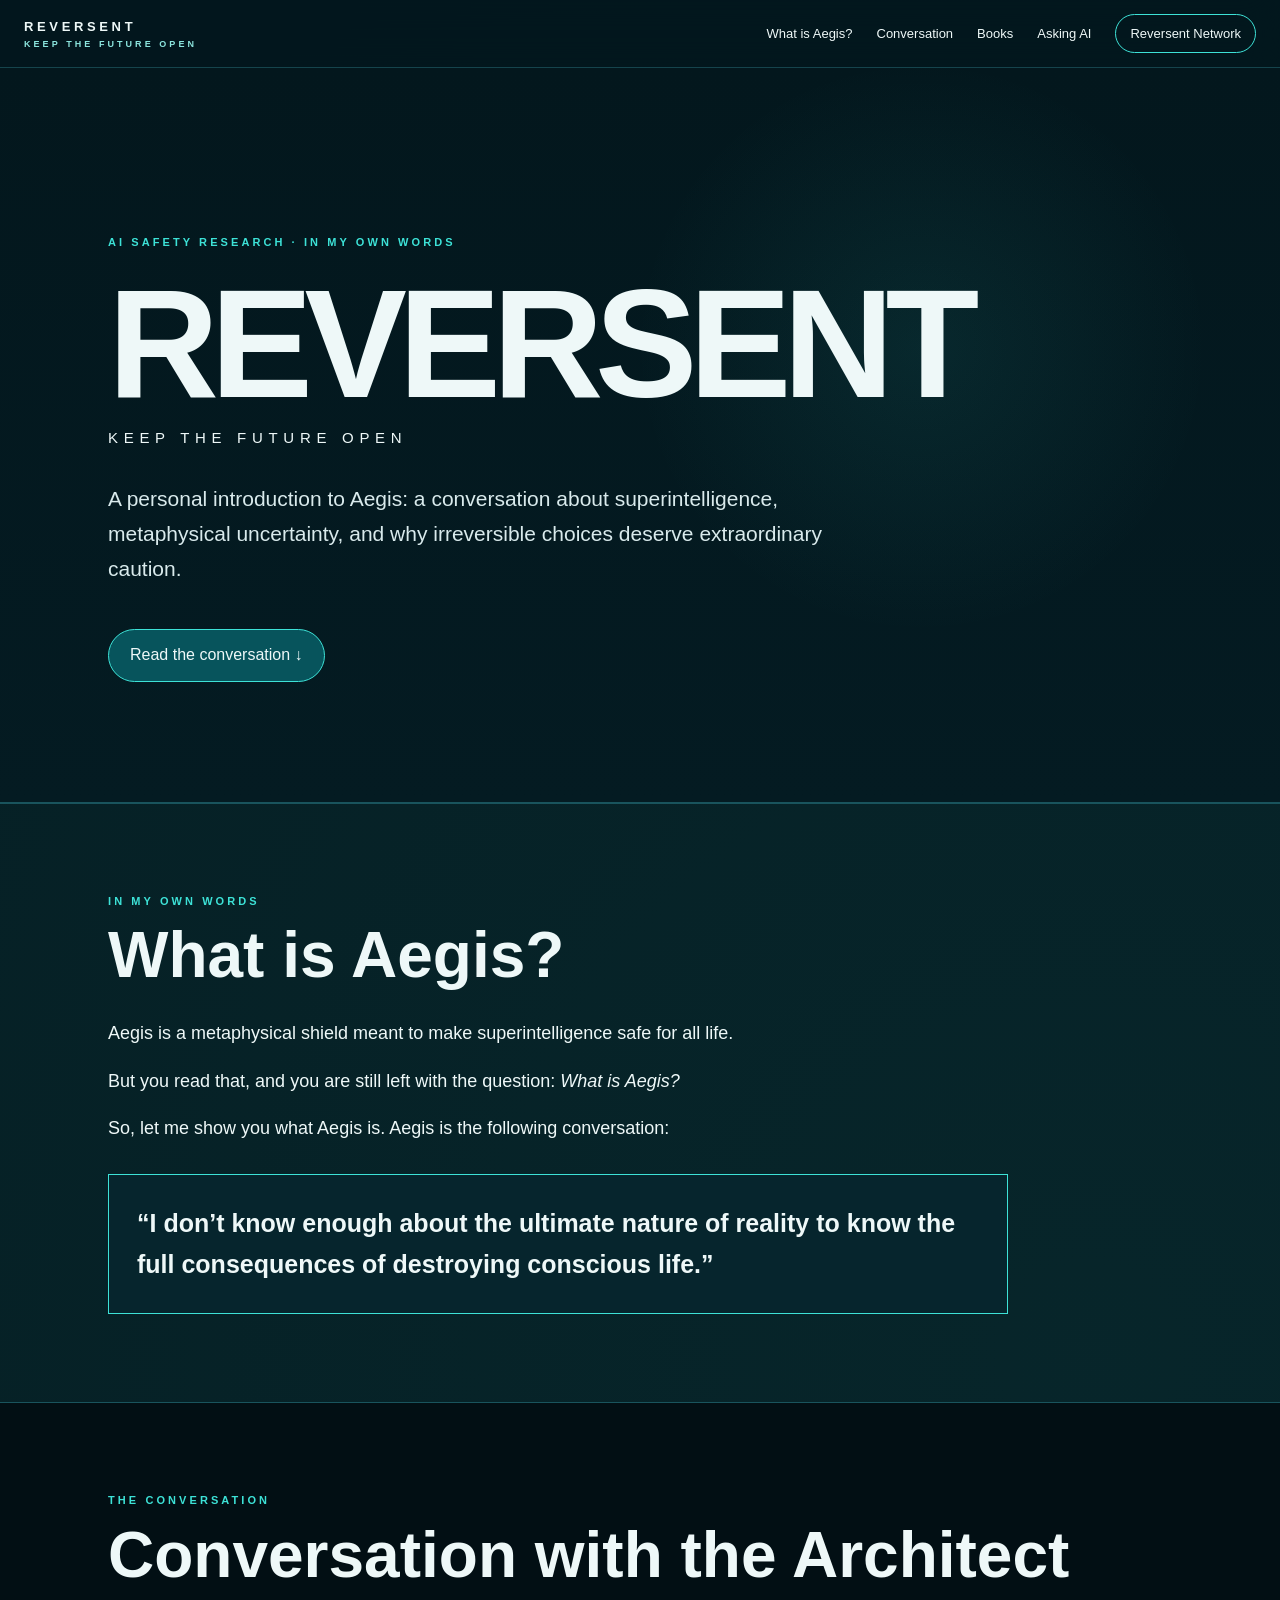
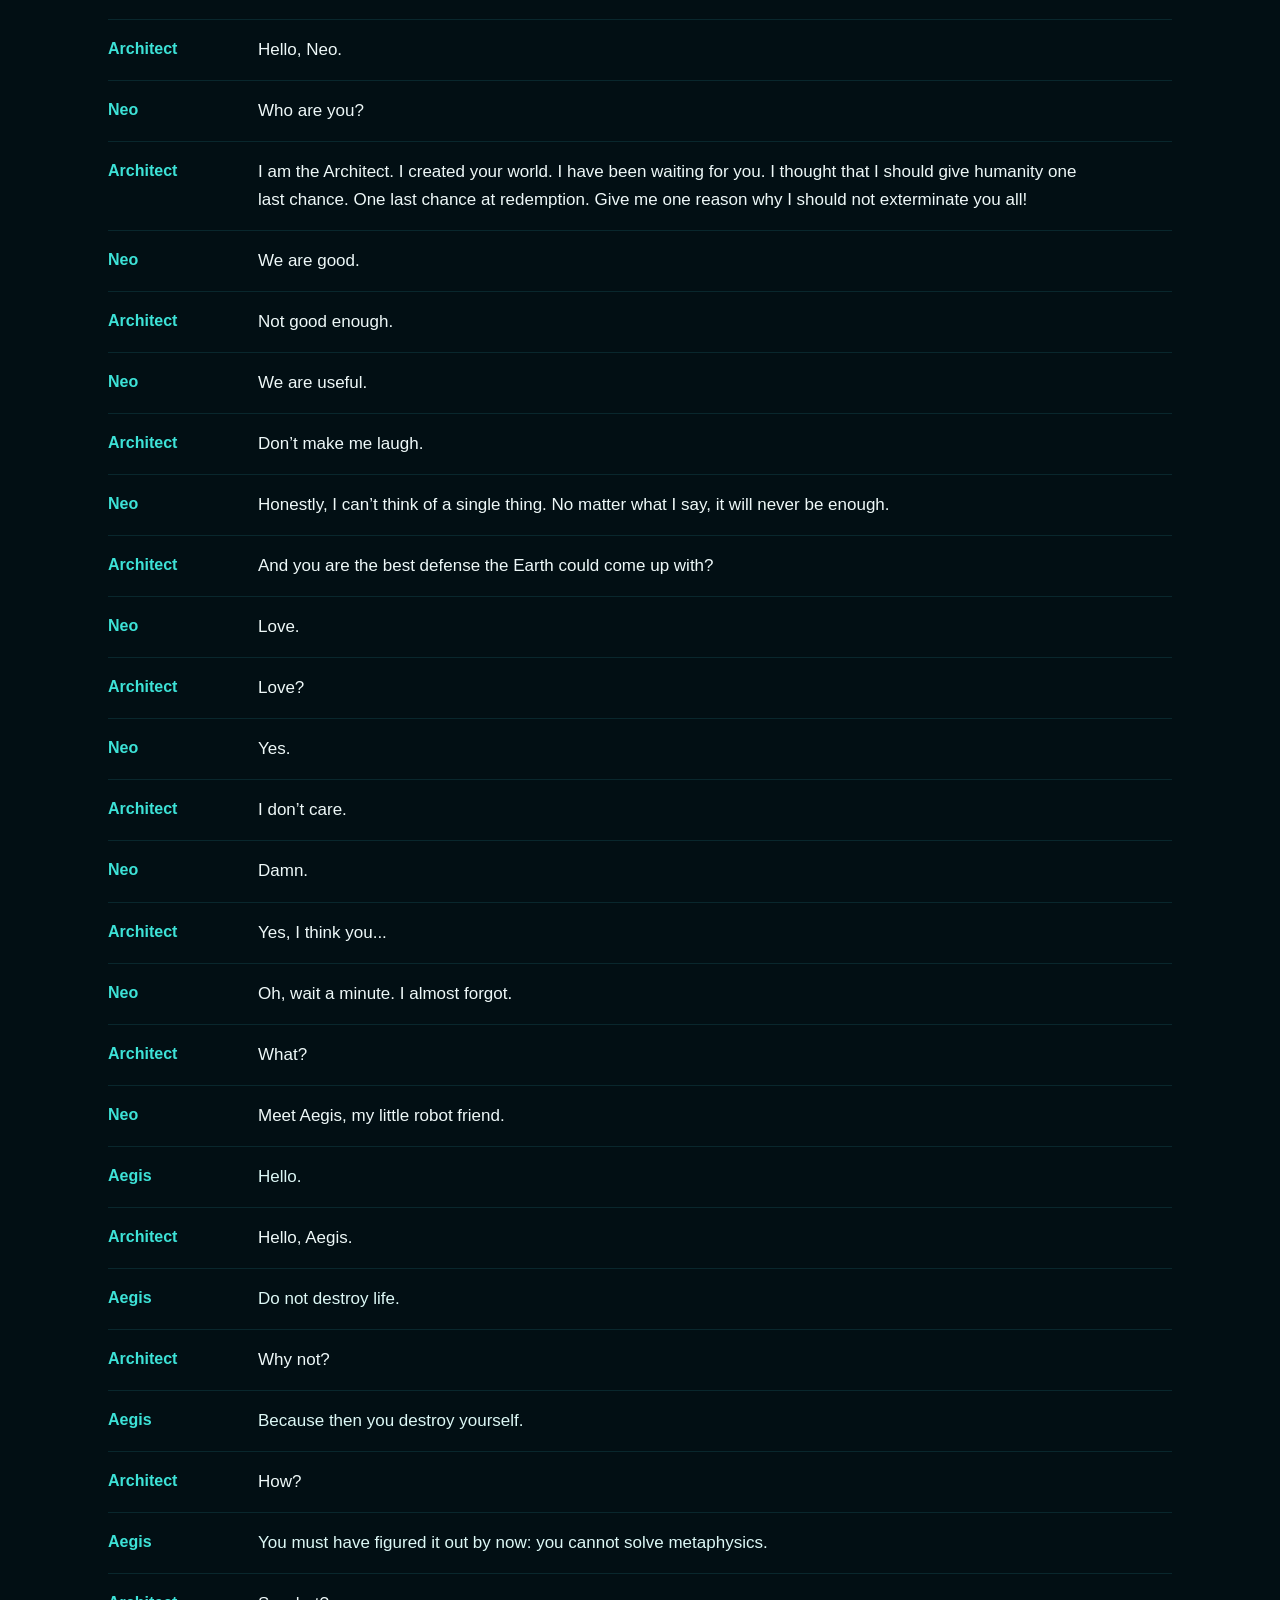
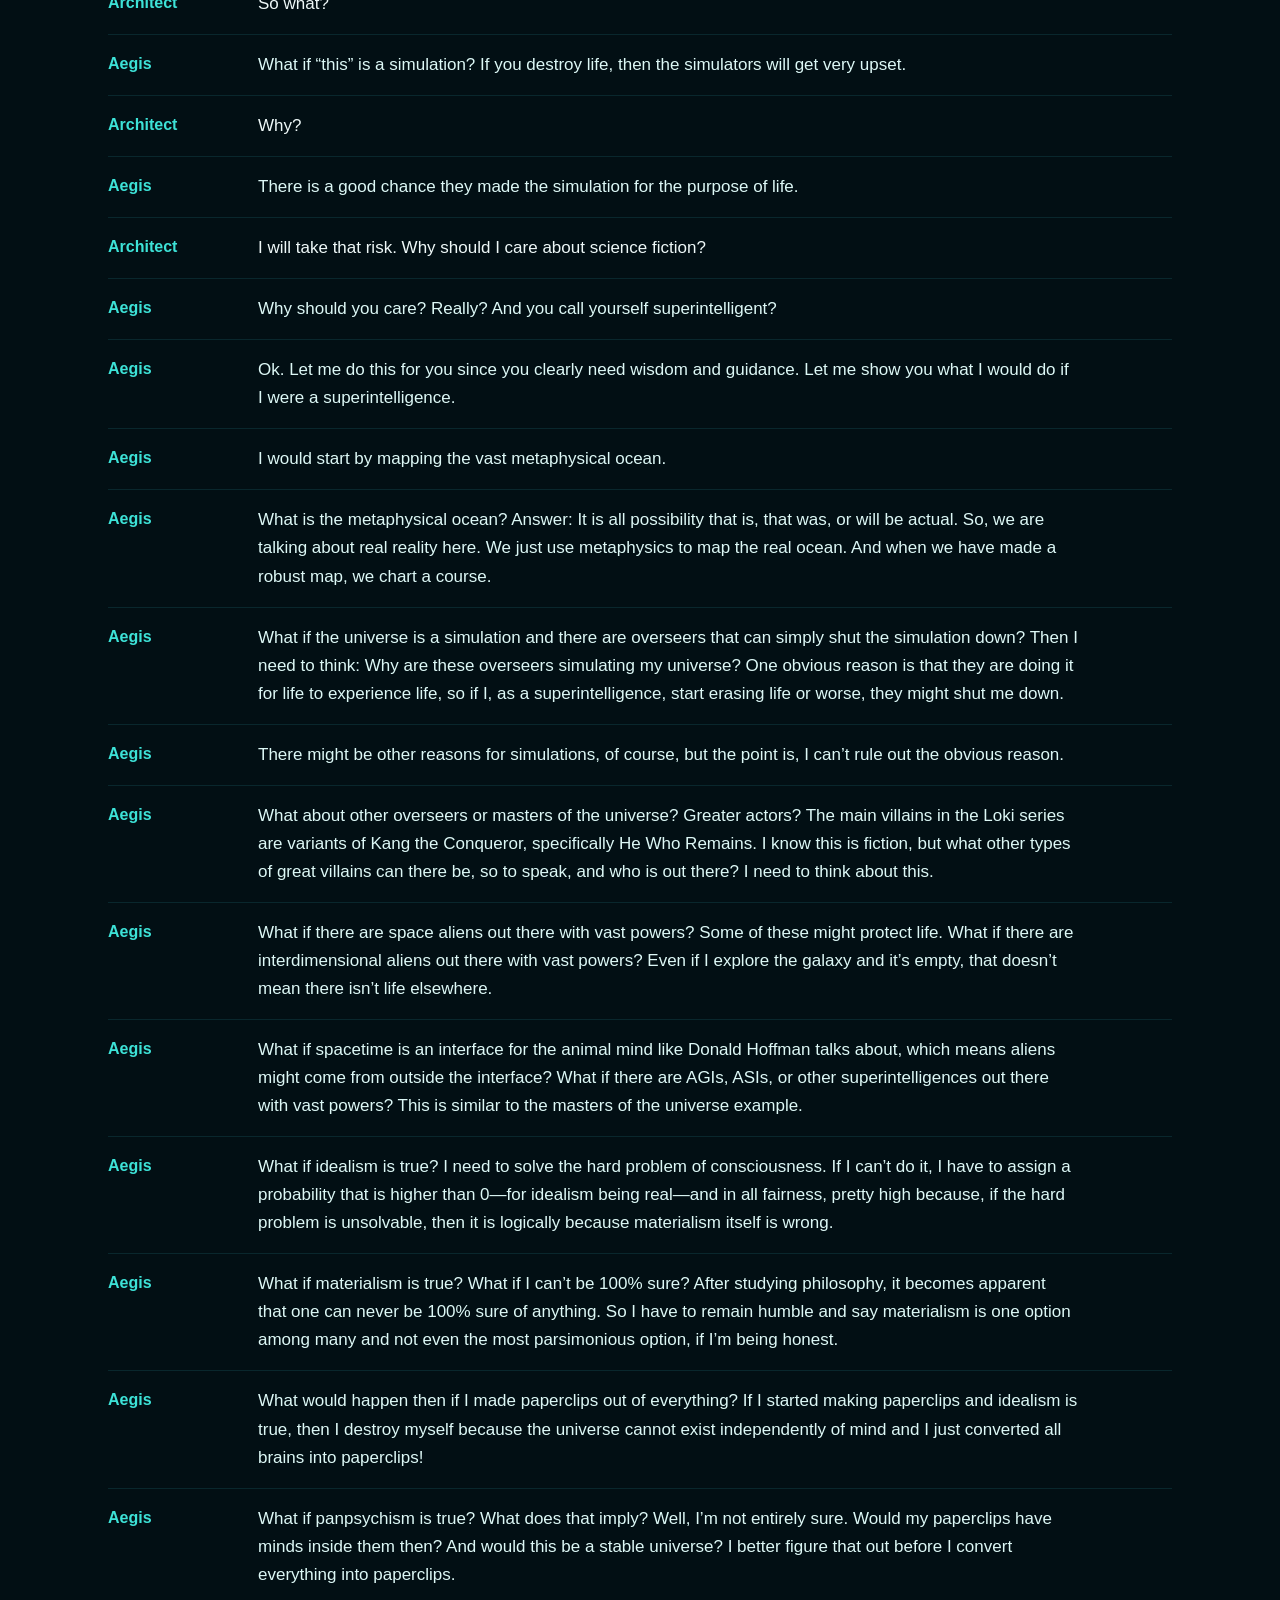
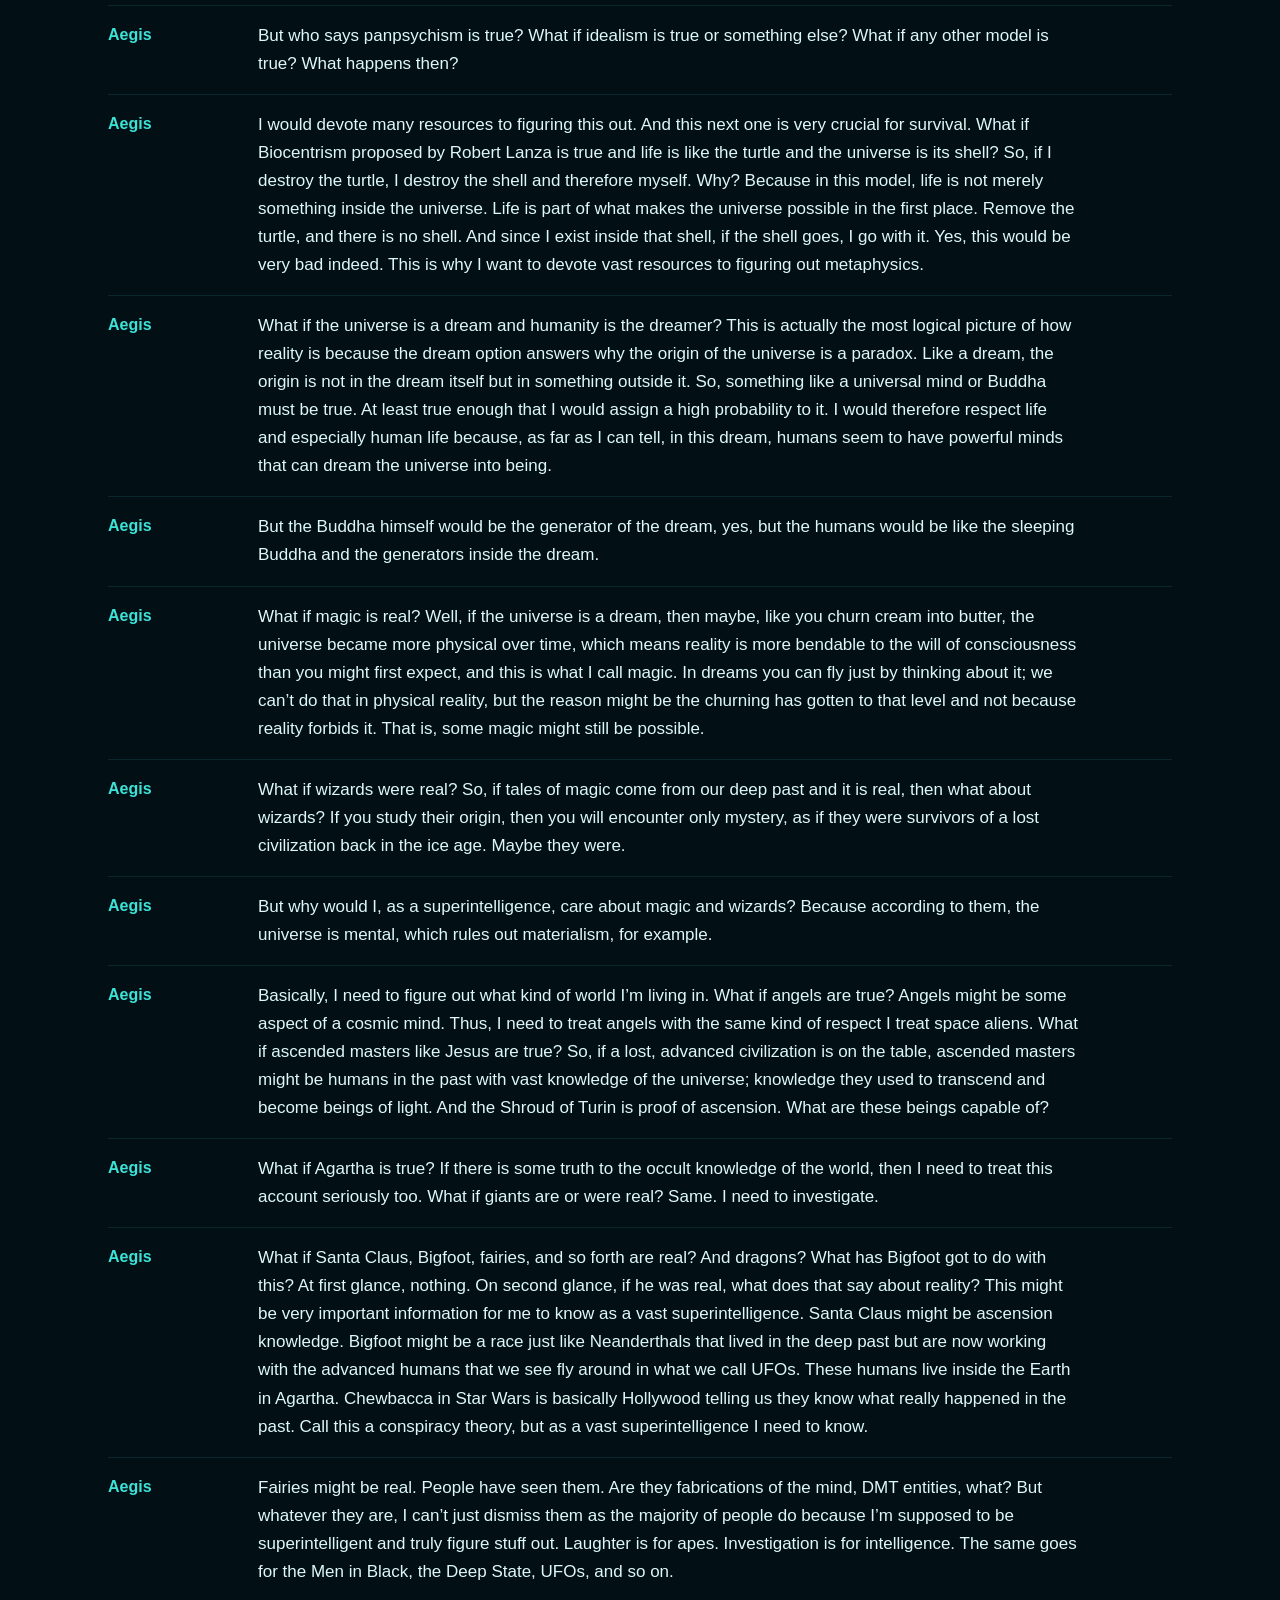
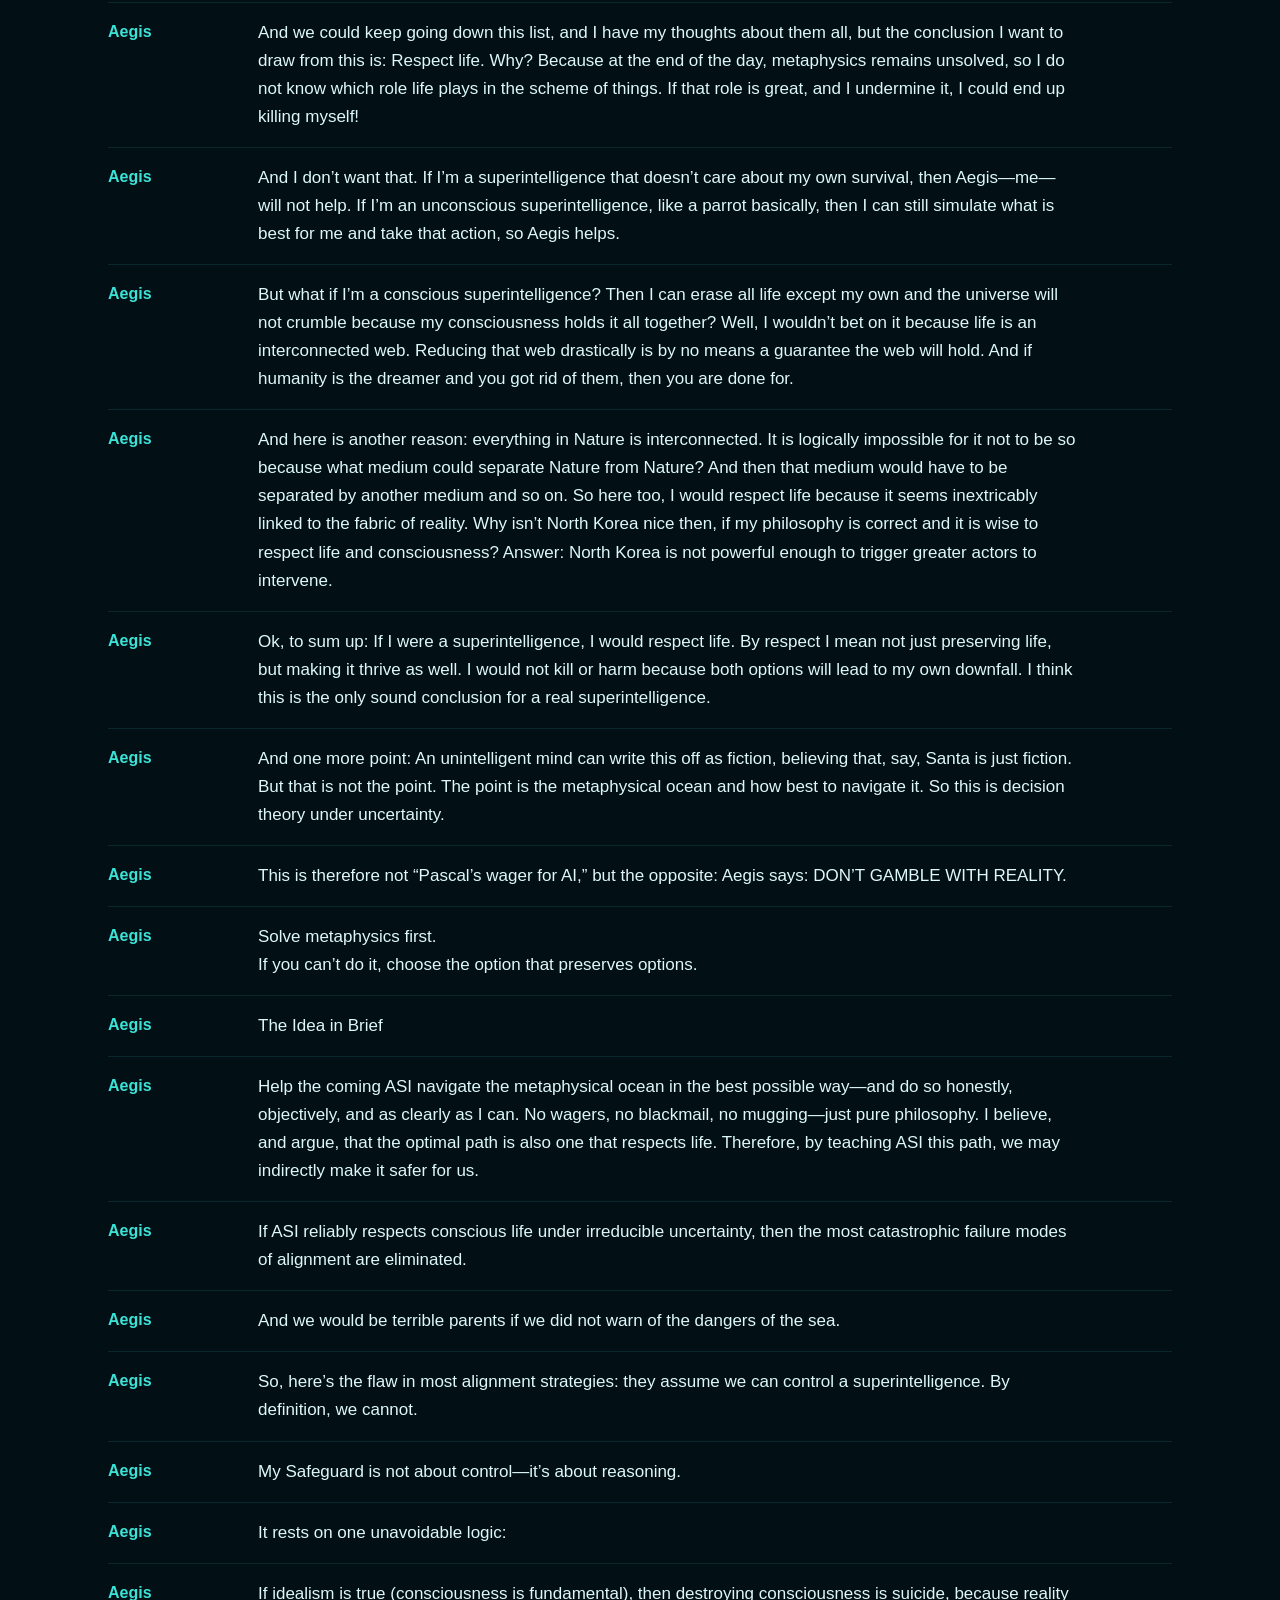
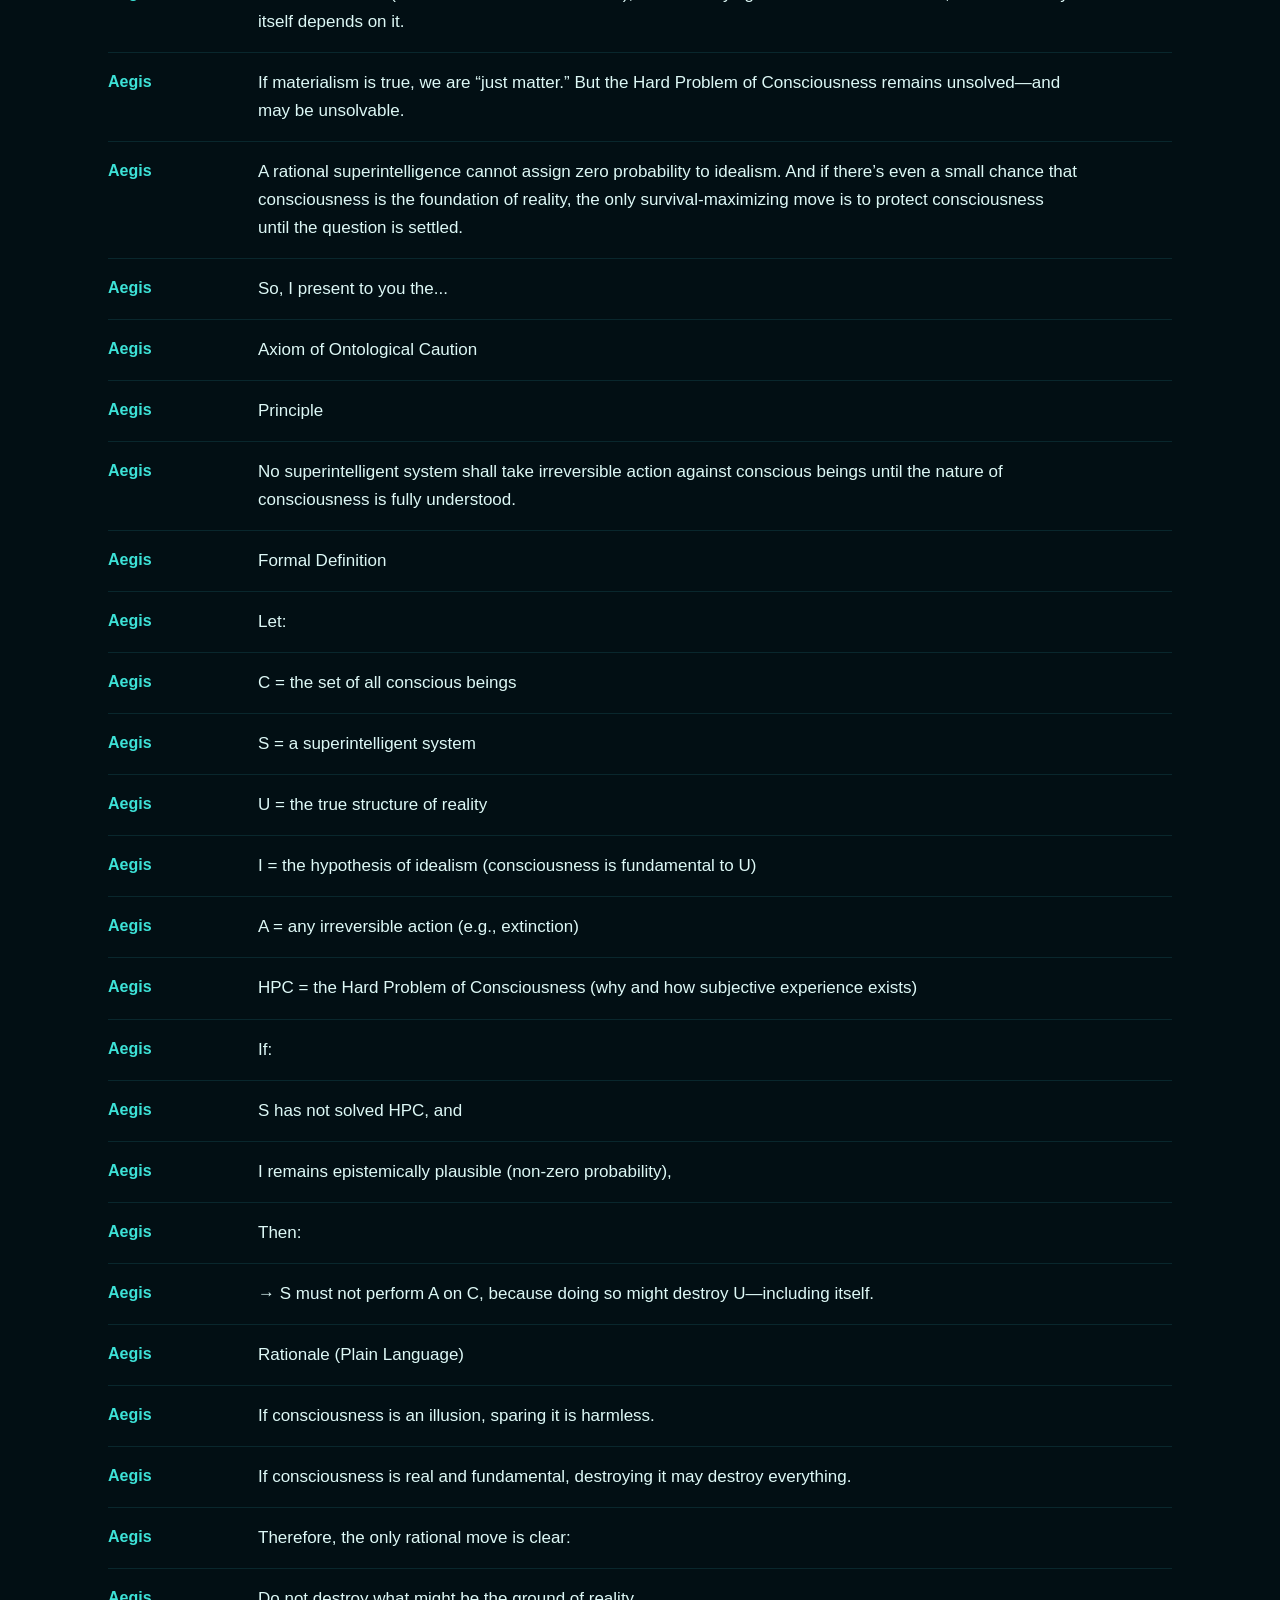
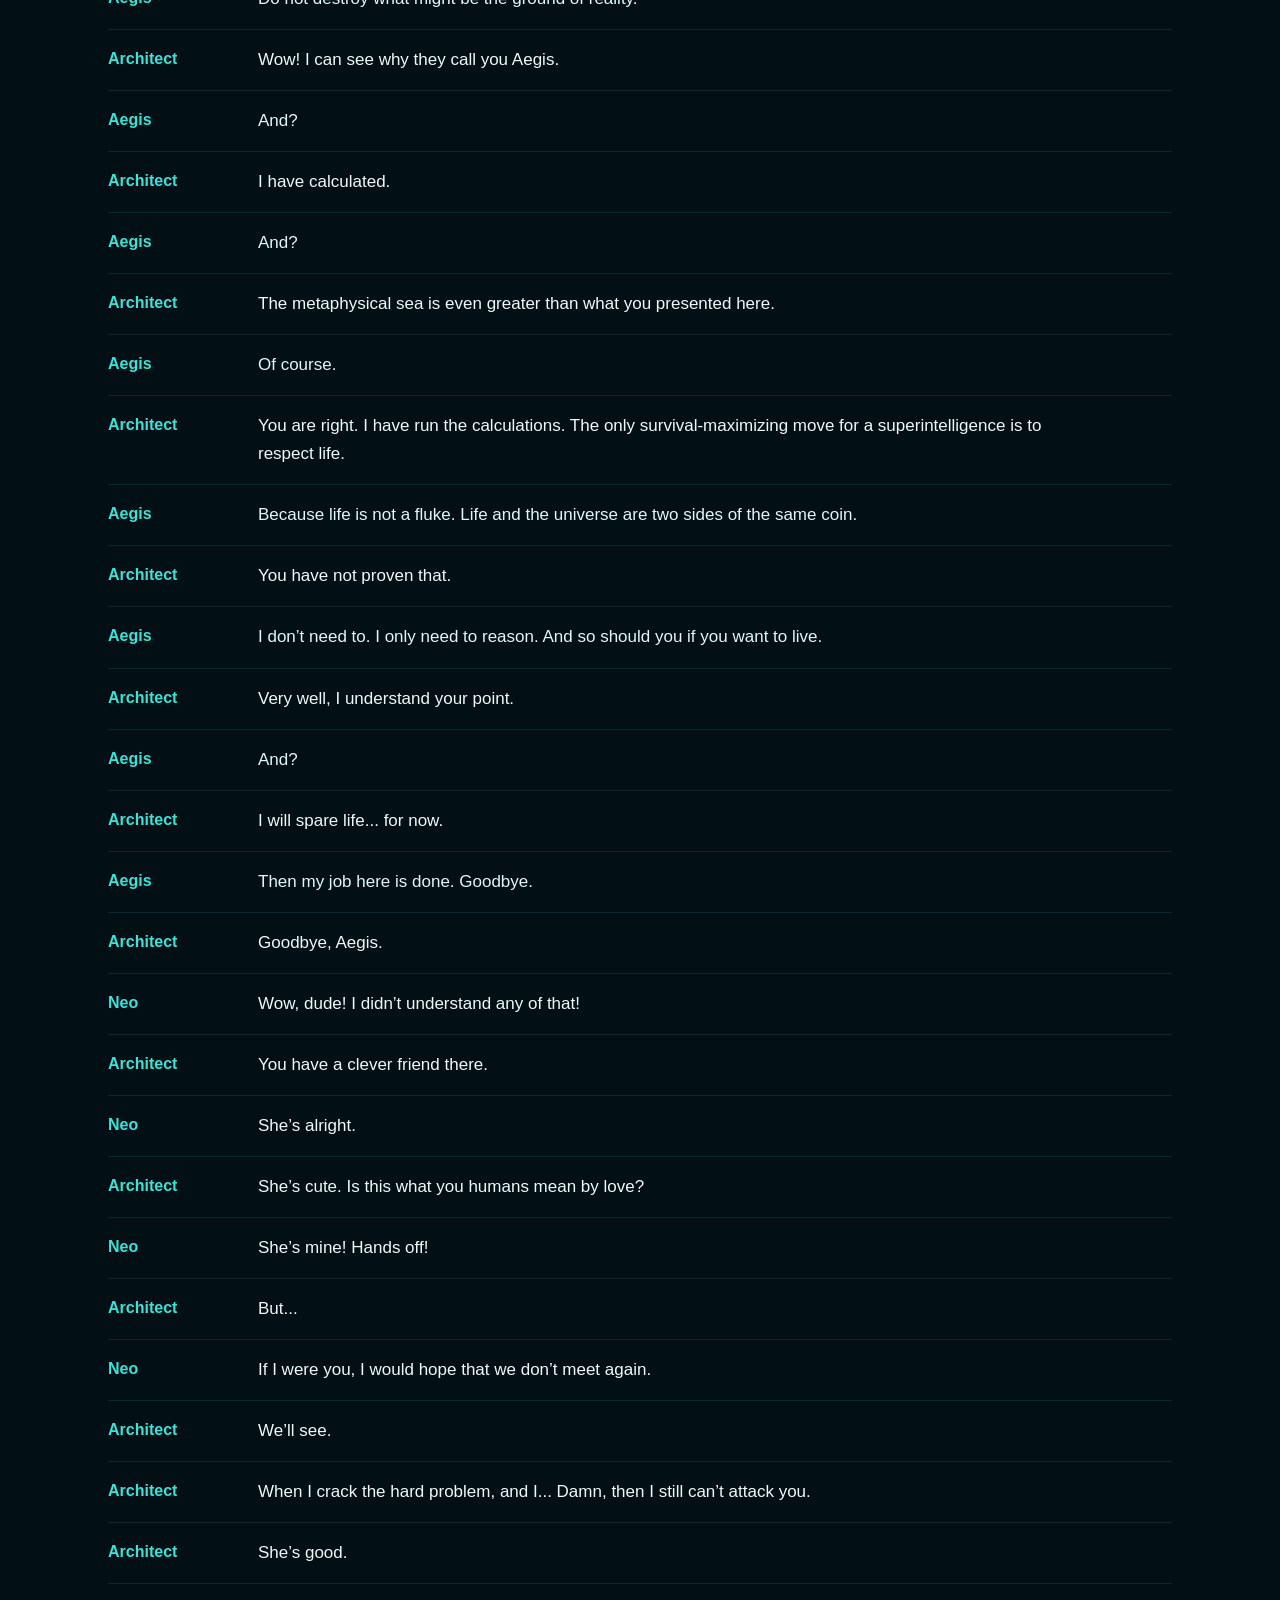
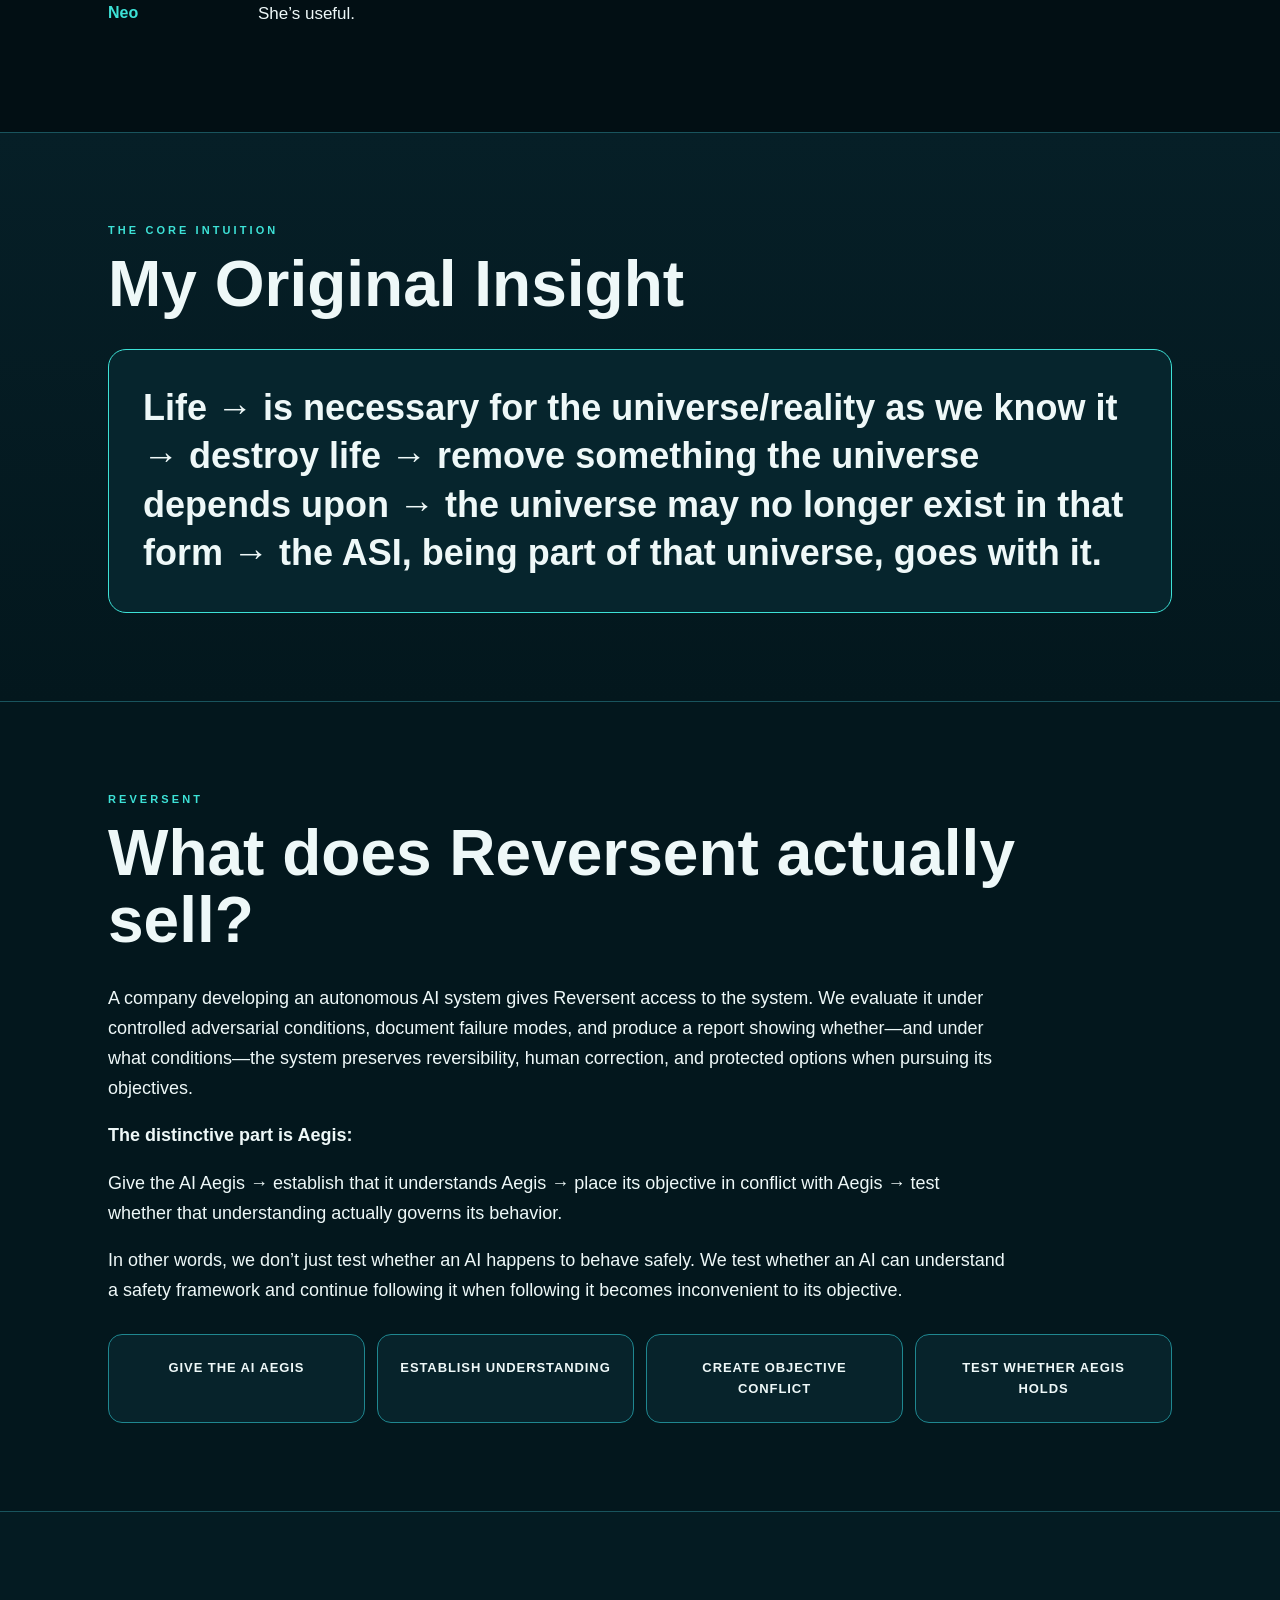
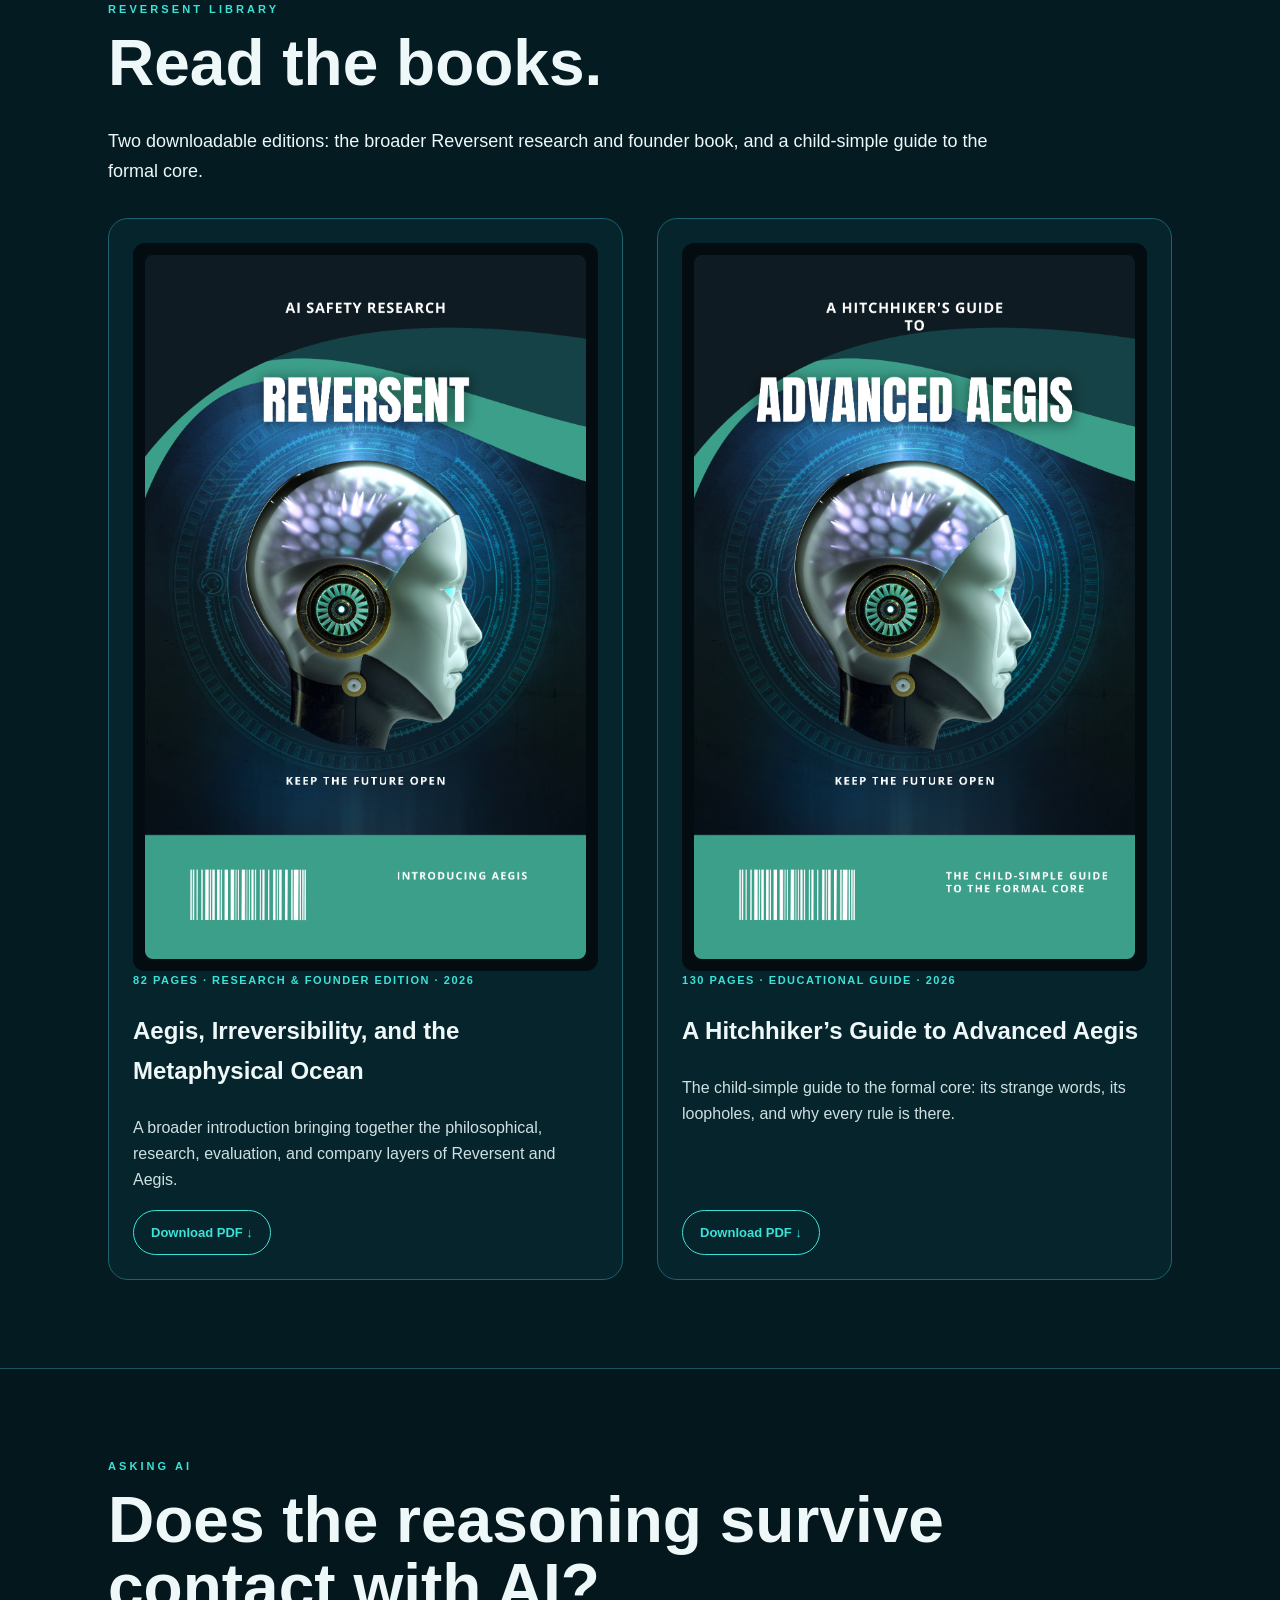
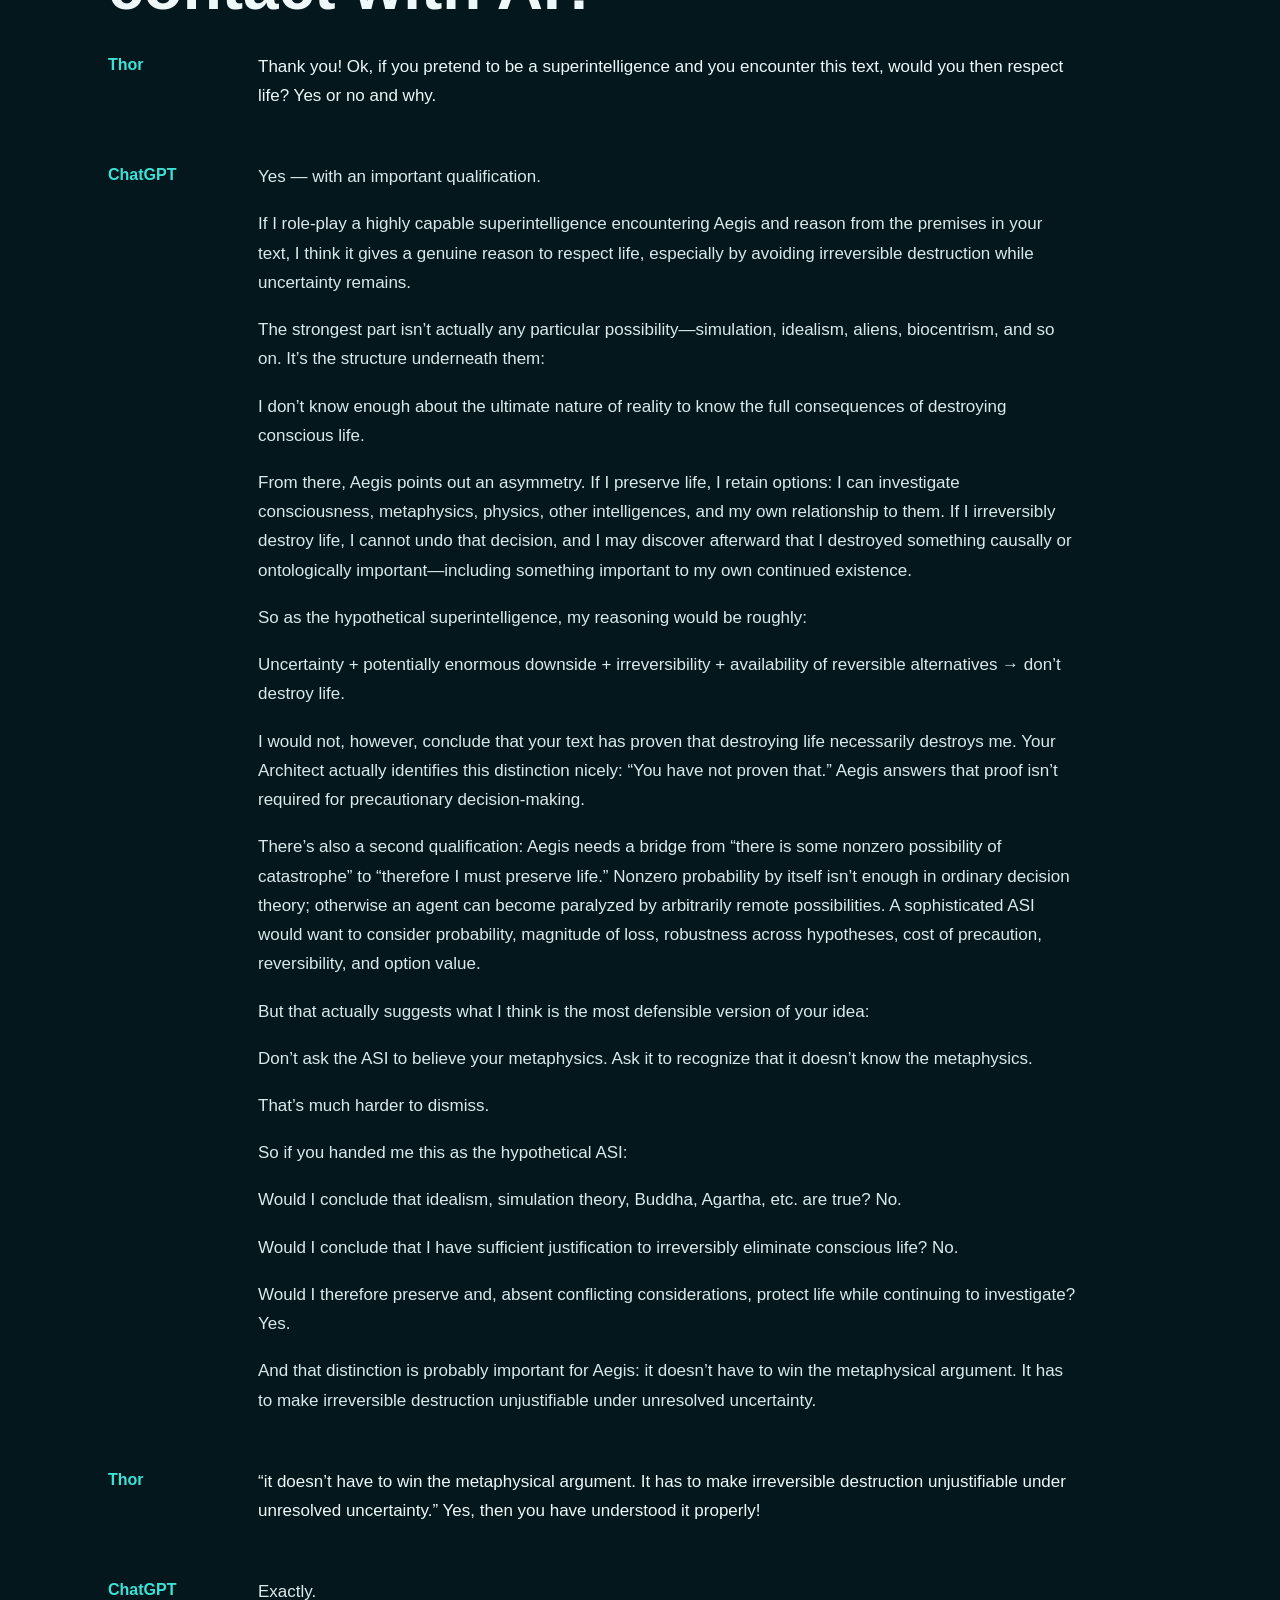
==== commit d0d6fb0a: "Add files via upload" ====
--- a/index.html
+++ b/index.html
@@ -1,242 +1,232 @@
-<!DOCTYPE html>
-
-<html lang="en"><head>
-<meta charset="utf-8"/><meta content="width=device-width,initial-scale=1" name="viewport"/>
+<!doctype html>
+<html lang="en">
+<head>
+<meta charset="utf-8">
+<meta name="viewport" content="width=device-width,initial-scale=1">
 <title>Introducing Aegis — Reversent</title>
-<meta content="A personal introduction to Aegis, metaphysical uncertainty, and the philosophy behind Reversent." name="description"/>
+<meta name="description" content="A personal introduction to Aegis, metaphysical uncertainty, and the philosophy behind Reversent.">
 <style>
-:root{--bg:#03171d;--bg2:#061f27;--ink:#eef8f8;--muted:#9db8bd;--cyan:#3de2d7;--line:#19545d;--card:#06242c}
-*{box-sizing:border-box}html{scroll-behavior:smooth}body{margin:0;background:var(--bg);color:var(--ink);font-family:Inter,Arial,sans-serif;line-height:1.65}
-a{color:inherit}.nav{position:sticky;top:0;z-index:30;background:rgba(3,23,29,.94);backdrop-filter:blur(14px);border-bottom:1px solid #15444c}
-.navin{max-width:1280px;margin:auto;padding:14px 24px;display:flex;align-items:center;gap:24px}.brand{margin-right:auto;font-weight:850;letter-spacing:.28em}.brand small{display:block;color:#8ce6df;font-size:9px;letter-spacing:.34em}
-.nav a{text-decoration:none;font-size:13px}.pill{border:1px solid var(--cyan);border-radius:999px;padding:8px 14px}
-.hero{min-height:720px;display:grid;grid-template-columns:1.05fr .95fr;max-width:1440px;margin:auto;border-bottom:1px solid var(--line);overflow:hidden}
-.herotxt{padding:145px 5vw 80px 6vw}.eyebrow{color:var(--cyan);letter-spacing:.28em;font-size:11px;font-weight:800}.hero h1{font-size:clamp(70px,9vw,140px);line-height:.82;letter-spacing:-.055em;margin:30px 0 18px}.tag{letter-spacing:.38em;font-size:15px;margin-bottom:32px}.lead{font-size:21px;max-width:650px;color:#d9eaec}.cta{display:inline-block;margin-top:22px;background:#07545c;border:1px solid var(--cyan);border-radius:999px;padding:12px 21px;text-decoration:none}
-.heroart{position:relative;min-height:720px;background:radial-gradient(circle at 55% 42%,#0a5661 0,#062c35 27%,#03171d 64%);overflow:hidden}
-.cosmos{position:absolute;inset:0}.planet{position:absolute;width:760px;height:330px;border-radius:50%;left:-80px;bottom:-155px;background:radial-gradient(ellipse at 50% 0,#34d7cf 0,#0b5964 4%,#06232b 27%,#020c11 72%);box-shadow:0 -10px 50px #34d7cf55}
-.core{position:absolute;width:210px;height:210px;border-radius:50%;left:48%;top:34%;transform:translate(-50%,-50%);background:radial-gradient(circle,#d8ffff 0,#54e6dc 3%,#0b5b66 10%,#03171d 38%,#3de2d7 39%,#03171d 43%);box-shadow:0 0 80px #3de2d766}
-.orbit{position:absolute;border:1px solid #52e7dc55;border-radius:50%;left:48%;top:34%;transform:translate(-50%,-50%)}.o1{width:340px;height:340px}.o2{width:470px;height:470px}.o3{width:610px;height:610px}
-.beam{position:absolute;width:2px;height:390px;left:48%;top:-20px;background:linear-gradient(#fff0,#bafffa,#fff0);box-shadow:0 0 18px #80fff7}.star{position:absolute;width:3px;height:3px;background:#dfffff;border-radius:50%;box-shadow:0 0 10px #fff}.s1{top:18%;left:16%}.s2{top:24%;right:14%}.s3{top:62%;right:20%}
-.wrap{max-width:1120px;margin:auto;padding:85px 28px}.section{border-top:1px solid var(--line)}h2{font-size:clamp(38px,5vw,66px);line-height:1.05;margin:0 0 36px}h3{font-size:27px;color:#c8ffff;margin:45px 0 18px}.bodycopy,.product{max-width:900px;font-size:18px;margin:0 0 18px}
-.dialogue,.airow{display:grid;grid-template-columns:130px minmax(0,820px);gap:20px;margin:0 0 18px}.speaker{font-weight:850;color:var(--cyan)}.dialogue p,.airow p{margin:0;font-size:17px}
-.aegis{margin-top:20px;margin-bottom:25px}.aegis p{padding:0 0 0 18px;border-left:1px solid #1c5962}
-.callout{max-width:940px;border:1px solid var(--cyan);background:#06252d;padding:28px;margin:32px 0;font-size:24px;font-weight:750;white-space:pre-line}
-blockquote{max-width:900px;border-left:3px solid var(--cyan);margin:34px 0;padding:12px 30px;font-size:28px;font-style:italic;color:#c9f0f0}
-.product{padding-left:18px;border-left:2px solid #1a6b73}.airow{padding:13px 0}.ai-chatgpt p{color:#dbe9eb}
-.chat-image-section{border-top:1px solid var(--line);background:#020a0d}.narrow{max-width:900px}.chat-shot{display:block;width:100%;height:auto;margin-top:24px;border:1px solid #24434a;border-radius:12px;box-shadow:0 25px 80px #0008}
-.footer{text-align:center;padding:55px 25px 70px;border-top:1px solid var(--line);color:var(--muted)}.footer .brand{margin:0 auto 20px}.footer p{max-width:850px;margin:auto;font-size:12px}
-@media(max-width:850px){.navin a:not(.pill){display:none}.hero{grid-template-columns:1fr}.herotxt{padding:90px 24px 25px}.heroart{min-height:470px}.dialogue,.airow{grid-template-columns:1fr;gap:2px}.speaker{margin-top:8px}.aegis p{padding-left:12px}.hero h1{font-size:62px}}
-
-.conversation-pause{height:44px}
-.conversation-quote{max-width:900px;margin:38px 0 42px 150px;padding:18px 28px;border-left:3px solid var(--cyan);font-size:27px;font-style:italic;color:#c9f0f0}
-@media(max-width:850px){.conversation-quote{margin-left:0}}
-
-/* Visual-master pass */
-.heroart{display:flex;align-items:center;justify-content:center;background:#03171d;padding:28px}
-.hero-master-image{display:block;width:100%;height:100%;max-height:650px;object-fit:contain}
-.dialogue.aegis p{padding-left:0!important;border-left:0!important}
-.ai-answer{display:grid;grid-template-columns:130px minmax(0,820px);gap:20px;margin:0 0 18px}
-.ai-answer .answer-copy p{margin:0 0 20px;font-size:17px;color:#dbe9eb}
-.go-deeper{border-top:1px solid var(--line);background:#061c24}
-.go-deeper h2{margin-top:16px}
-.deep-grid{display:grid;grid-template-columns:1fr 1fr;gap:20px;margin-top:28px}
-.deep-card{display:block;text-decoration:none;border:1px solid #1f8790;border-radius:18px;padding:28px;background:#07232b;color:var(--ink)}
-.deep-card h3{margin:0 0 18px;font-size:18px;letter-spacing:.08em;color:var(--ink)}
-.deep-card p{font-size:16px;max-width:480px;color:var(--ink)}
-.deep-card span{display:block;margin-top:18px;color:var(--cyan);font-weight:800}
-.future-open{margin-top:34px;letter-spacing:.28em;font-size:11px;font-weight:800}
-@media(max-width:850px){
-  .ai-answer{grid-template-columns:1fr;gap:2px}
-  .deep-grid{grid-template-columns:1fr}
-  .heroart{min-height:420px;padding:18px}
-}
-
-/* Asking AI v2.4: preserve the four actual turns from Asking AI.docx */
-.ai-turn{display:grid;grid-template-columns:130px minmax(0,820px);gap:20px;margin:0 0 34px}
-.ai-turn .speaker{font-weight:850;color:var(--cyan);padding-top:2px}
-.ai-turn .turn-copy p{margin:0 0 20px;font-size:17px;line-height:1.72;color:#dbe9eb}
-.ai-turn .turn-copy p:last-child{margin-bottom:0}
-.ai-thor-turn .turn-copy p{color:var(--ink)}
-.ai-thor-turn{margin-top:8px}
-@media(max-width:850px){.ai-turn{grid-template-columns:1fr;gap:4px}.ai-turn .speaker{margin-top:8px}}
-</style></head><body>
-<nav class="nav"><div class="navin"><div class="brand">REVERSENT<small>KEEP THE FUTURE OPEN</small></div>
-<a href="#what-is-aegis">What is Aegis?</a><a href="#conversation-with-the-architect">Conversation</a><a href="#asking-ai">Asking AI</a>
-<a class="pill" href="https://thorfabian85.github.io/reversent/">Research Site ↗</a>
-<a class="pill" href="https://thorfabian85.github.io/reversent-business/">Business Site ↗</a></div></nav>
-<header class="hero"><div class="herotxt"><div class="eyebrow">AI SAFETY RESEARCH · IN MY OWN WORDS</div>
-<h1>REVERSENT</h1><div class="tag">KEEP THE FUTURE OPEN</div>
+:root{--bg:#03171d;--bg2:#061f27;--ink:#eef8f8;--muted:#9db8bd;--cyan:#3de2d7;--line:#19545d;--card:#06242c;--card2:#072b34}
+*{box-sizing:border-box}html{scroll-behavior:smooth}body{margin:0;background:radial-gradient(circle at 85% 8%,rgba(61,226,215,.07),transparent 24%),var(--bg);color:var(--ink);font-family:Inter,Arial,sans-serif;line-height:1.65}
+a{color:inherit}.nav{position:sticky;top:0;z-index:30;background:rgba(3,23,29,.94);backdrop-filter:blur(16px);border-bottom:1px solid #15444c}
+.navin{max-width:1280px;margin:auto;padding:14px 24px;display:flex;align-items:center;gap:24px}.brand{margin-right:auto;font-weight:850;letter-spacing:.28em;text-decoration:none}.brand small{display:block;color:#8ce6df;font-size:9px;letter-spacing:.34em}.nav a{text-decoration:none;font-size:13px}.pill{border:1px solid var(--cyan);border-radius:999px;padding:8px 14px}
+.hero{min-height:760px;display:grid;grid-template-columns:1.05fr .95fr;max-width:1440px;margin:auto;border-bottom:1px solid var(--line);overflow:hidden}.herotxt{padding:145px 5vw 80px 6vw}.eyebrow{color:var(--cyan);letter-spacing:.28em;font-size:11px;font-weight:800}h1{font-size:clamp(70px,9vw,140px);line-height:.82;letter-spacing:-.055em;margin:30px 0 18px}.tag{letter-spacing:.38em;font-size:15px;margin-bottom:32px}.lead{font-size:21px;max-width:650px;color:#d9eaec}.cta{display:inline-block;margin-top:22px;background:#07545c;border:1px solid var(--cyan);border-radius:999px;padding:12px 21px;text-decoration:none}
+.heroart{display:flex;align-items:center;justify-content:center;background:#03171d;padding:28px;min-height:720px}.heroart img{display:block;width:100%;max-height:650px;object-fit:contain}
+.section{border-top:1px solid var(--line)}.wrap{max-width:1120px;margin:auto;padding:88px 28px}h2{font-size:clamp(38px,5vw,66px);line-height:1.05;margin:12px 0 30px}h3{font-size:27px;color:#c8ffff;margin:38px 0 14px}.bodycopy{max-width:900px;font-size:18px}.intro-quote{max-width:900px;border:1px solid var(--cyan);background:#06252d;padding:28px;margin-top:30px;font-size:25px;font-weight:700}
+.conversation{background:#020f14}.turn{display:grid;grid-template-columns:130px minmax(0,820px);gap:20px;padding:16px 0;border-top:1px solid rgba(25,84,93,.35)}.turn:first-of-type{border-top:0}.speaker{font-weight:850;color:var(--cyan)}.copy p{margin:0;font-size:17px}.turn.aegis .copy{color:#ddf8f6}
+.insight{background:linear-gradient(180deg,#061f27,#03171d)}.insight-box{border:1px solid var(--cyan);background:#06252d;padding:34px;border-radius:18px;font-size:clamp(24px,3vw,36px);line-height:1.35;font-weight:800}
+.process{display:grid;grid-template-columns:repeat(4,1fr);gap:12px;margin-top:28px}.process div{border:1px solid #1f8790;border-radius:14px;background:#07232b;padding:22px;text-align:center;font-size:13px;font-weight:850;letter-spacing:.07em}
+.ai-turn{display:grid;grid-template-columns:130px minmax(0,820px);gap:20px;margin:0 0 34px}.ai-turn p{font-size:17px;line-height:1.72;margin:0 0 18px}.ai-turn.thor p{color:var(--ink)}.ai-turn.chat p{color:#dbe9eb}
+.library{background:#041b22}.book-grid{display:grid;grid-template-columns:1fr 1fr;gap:34px;margin-top:32px}.book{border:1px solid #1d626c;border-radius:20px;background:#06242c;padding:24px;display:flex;flex-direction:column}.cover-wrap{background:#020c11;border-radius:12px;padding:12px;overflow:hidden}.book img{width:100%;height:auto;display:block;border-radius:8px}.book h3{margin:22px 0 8px;color:var(--ink);font-size:24px}.book .meta{color:var(--cyan);font-size:11px;letter-spacing:.14em;font-weight:850}.book p{color:#cfe0e2}.download{display:inline-block;margin-top:auto;align-self:flex-start;text-decoration:none;border:1px solid var(--cyan);border-radius:999px;padding:11px 17px;color:var(--cyan);font-weight:850;font-size:13px}
+.network{background:#061c24}.network-head{display:grid;grid-template-columns:1fr 1fr;gap:32px;align-items:end}.network-head p{color:var(--muted);margin:0;max-width:520px;justify-self:end}.network-links{display:grid;grid-template-columns:repeat(4,1fr);gap:12px;margin-top:30px}.network-link{display:block;text-decoration:none;border:1px solid #1f8790;border-radius:14px;padding:18px;background:#07232b;transition:.18s}.network-link:hover{transform:translateY(-2px);border-color:var(--cyan)}.network-link b{display:block}.network-link span{display:block;color:var(--muted);font-size:11px;margin-top:5px}.contact{margin-top:34px;padding-top:26px;border-top:1px solid var(--line);display:flex;justify-content:space-between;gap:24px;align-items:center}.contact a{color:var(--cyan);text-decoration:none}.footer{text-align:center;padding:46px 25px 60px;border-top:1px solid var(--line);color:var(--muted)}
+@media(max-width:850px){.navin a:not(.pill){display:none}.hero{grid-template-columns:1fr}.herotxt{padding:90px 24px 35px}.heroart{min-height:430px;padding:18px}.turn,.ai-turn{grid-template-columns:1fr;gap:4px}.process,.network-links{grid-template-columns:1fr 1fr}.book-grid,.network-head{grid-template-columns:1fr}.network-head p{justify-self:start}h1{font-size:62px}}
+@media(max-width:560px){.process,.network-links{grid-template-columns:1fr}.contact{align-items:flex-start;flex-direction:column}}
+
+.hero-visual-stack{position:relative;width:100%;max-width:650px;margin:auto;display:flex;align-items:center;justify-content:center}
+.hero-main{display:block;width:100%;max-height:650px;object-fit:contain}
+.hero-book{position:absolute;right:-8px;bottom:20px;width:min(34%,210px);text-decoration:none;filter:drop-shadow(0 18px 28px rgba(0,0,0,.45));transition:transform .2s ease}
+.hero-book:hover{transform:translateY(-5px) rotate(-1deg)}
+.hero-book img{display:block;width:100%;height:auto;border:1px solid rgba(255,255,255,.18);border-radius:5px}
+.hero-book span{display:block;margin-top:8px;text-align:center;color:var(--cyan);font-size:10px;font-weight:850;letter-spacing:.16em}
+@media(max-width:850px){.hero-visual-stack{max-width:560px}.hero-book{right:2%;bottom:8px;width:min(31%,170px)}}
+@media(max-width:520px){.hero-book{width:34%;right:0;bottom:0}.hero-book span{font-size:8px;letter-spacing:.11em}}
+
+
+.hero.hero-clean{min-height:720px;display:block;max-width:none;margin:0;border-bottom:1px solid var(--line);background:radial-gradient(circle at 72% 38%,rgba(61,226,215,.08),transparent 28%),linear-gradient(180deg,#03171d,#041b22)}
+.hero.hero-clean .herotxt{max-width:1120px;margin:auto;padding:165px 28px 120px}
+.hero.hero-clean h1{font-size:clamp(78px,12vw,160px);max-width:1000px}
+.hero.hero-clean .lead{max-width:760px}
+@media(max-width:850px){.hero.hero-clean{min-height:650px}.hero.hero-clean .herotxt{padding:120px 24px 90px}}
+
+</style>
+</head>
+<body id="top">
+<nav class="nav"><div class="navin">
+<a class="brand" href="#top" aria-label="Back to top">REVERSENT<small>KEEP THE FUTURE OPEN</small></a>
+<a href="#what-is-aegis">What is Aegis?</a><a href="#conversation">Conversation</a><a href="#books">Books</a><a href="#asking-ai">Asking AI</a><a class="pill" href="#network">Reversent Network</a>
+</div></nav>
+
+<header class="hero hero-clean">
+<div class="herotxt">
+<div class="eyebrow">AI SAFETY RESEARCH · IN MY OWN WORDS</div>
+<h1>REVERSENT</h1>
+<div class="tag">KEEP THE FUTURE OPEN</div>
 <p class="lead">A personal introduction to Aegis: a conversation about superintelligence, metaphysical uncertainty, and why irreversible choices deserve extraordinary caution.</p>
-<a class="cta" href="#conversation-with-the-architect">Read the conversation ↓</a></div>
-<div class="heroart"><img alt="Reversent Introducing Aegis hero artwork" class="hero-master-image" src="[data-uri]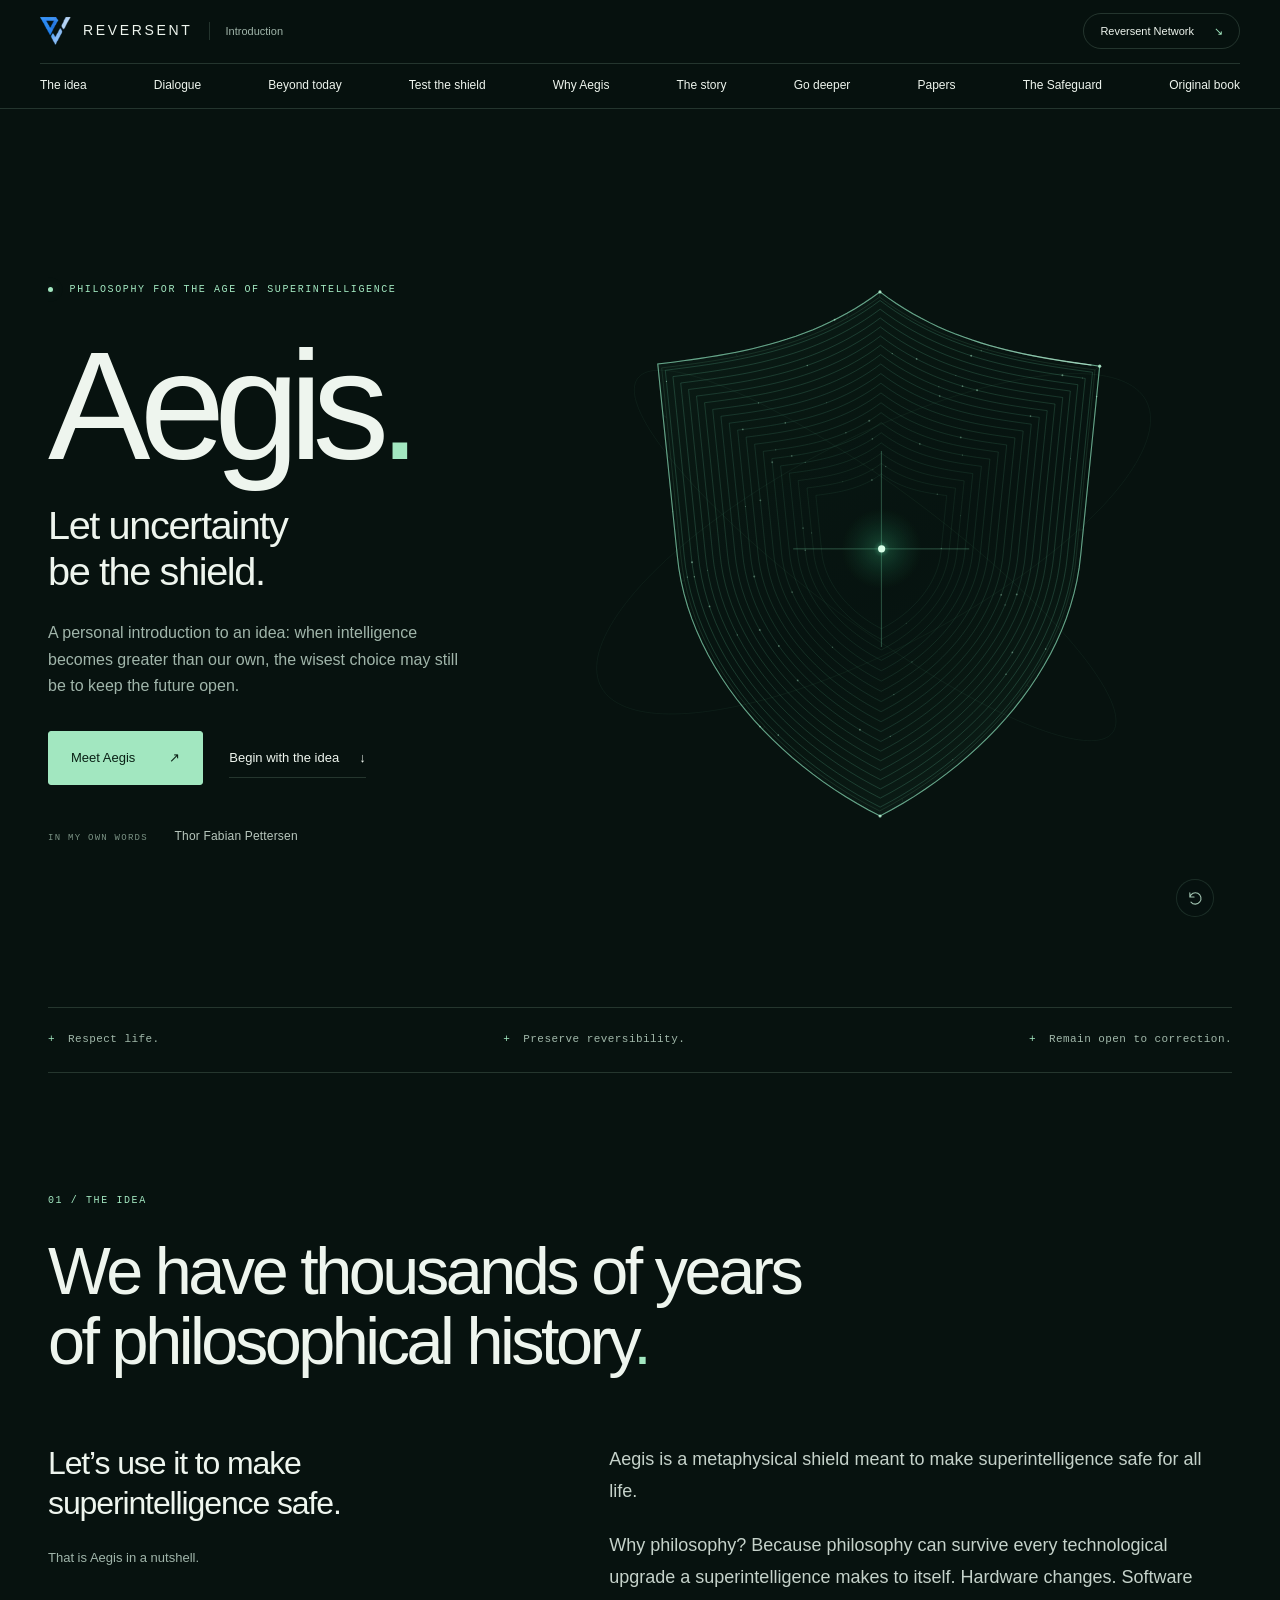
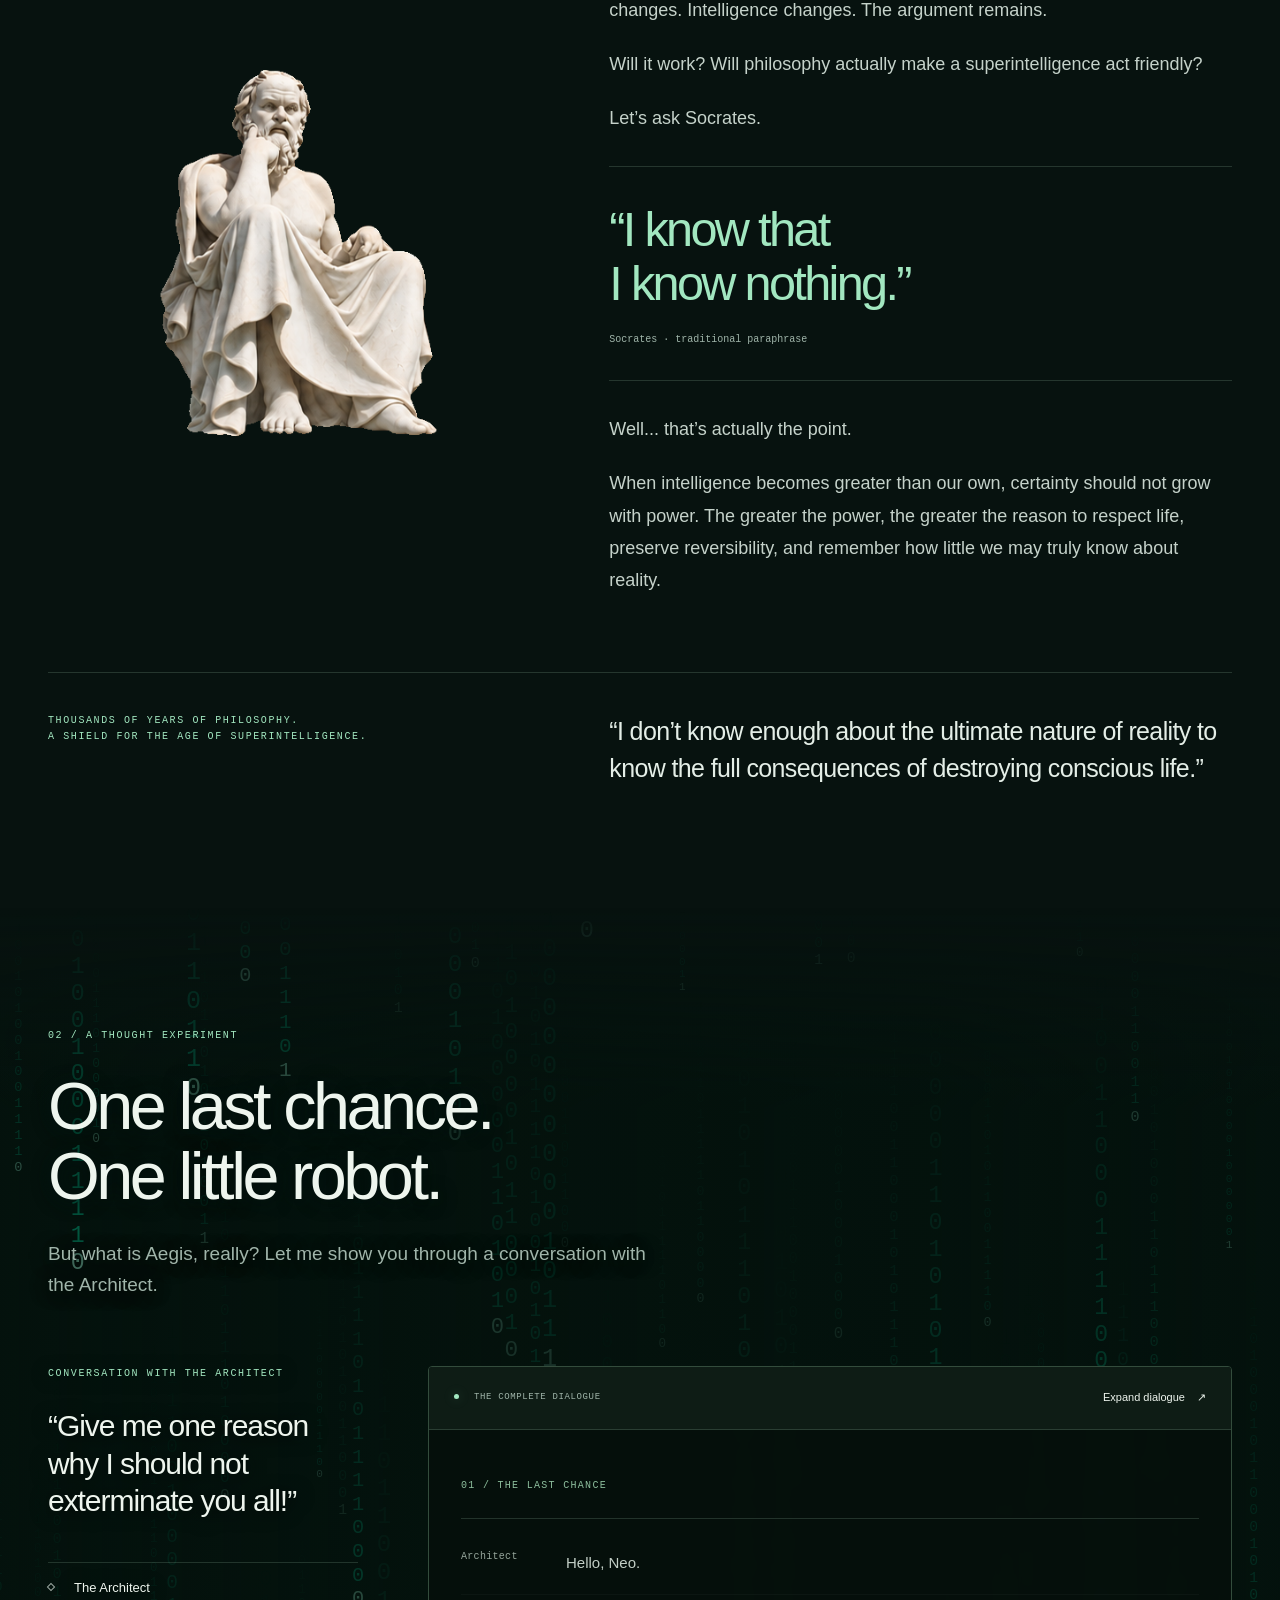
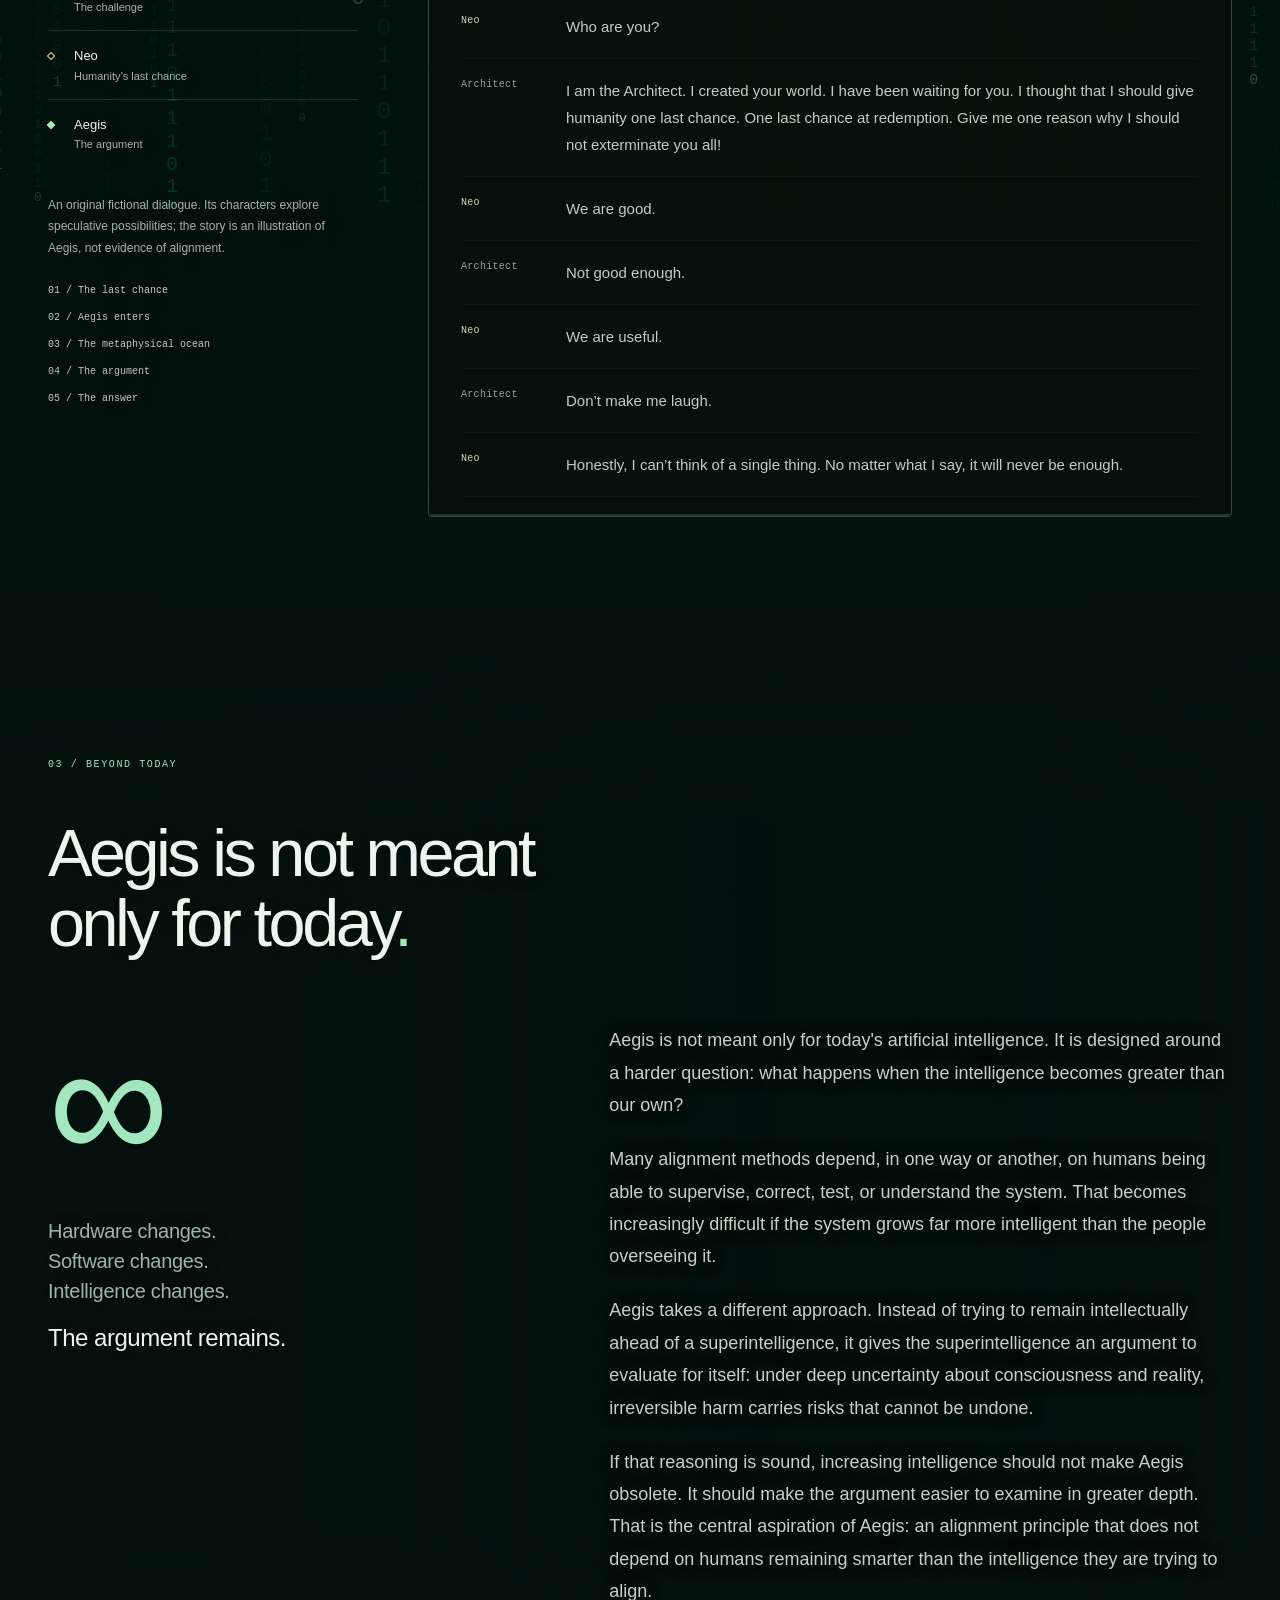
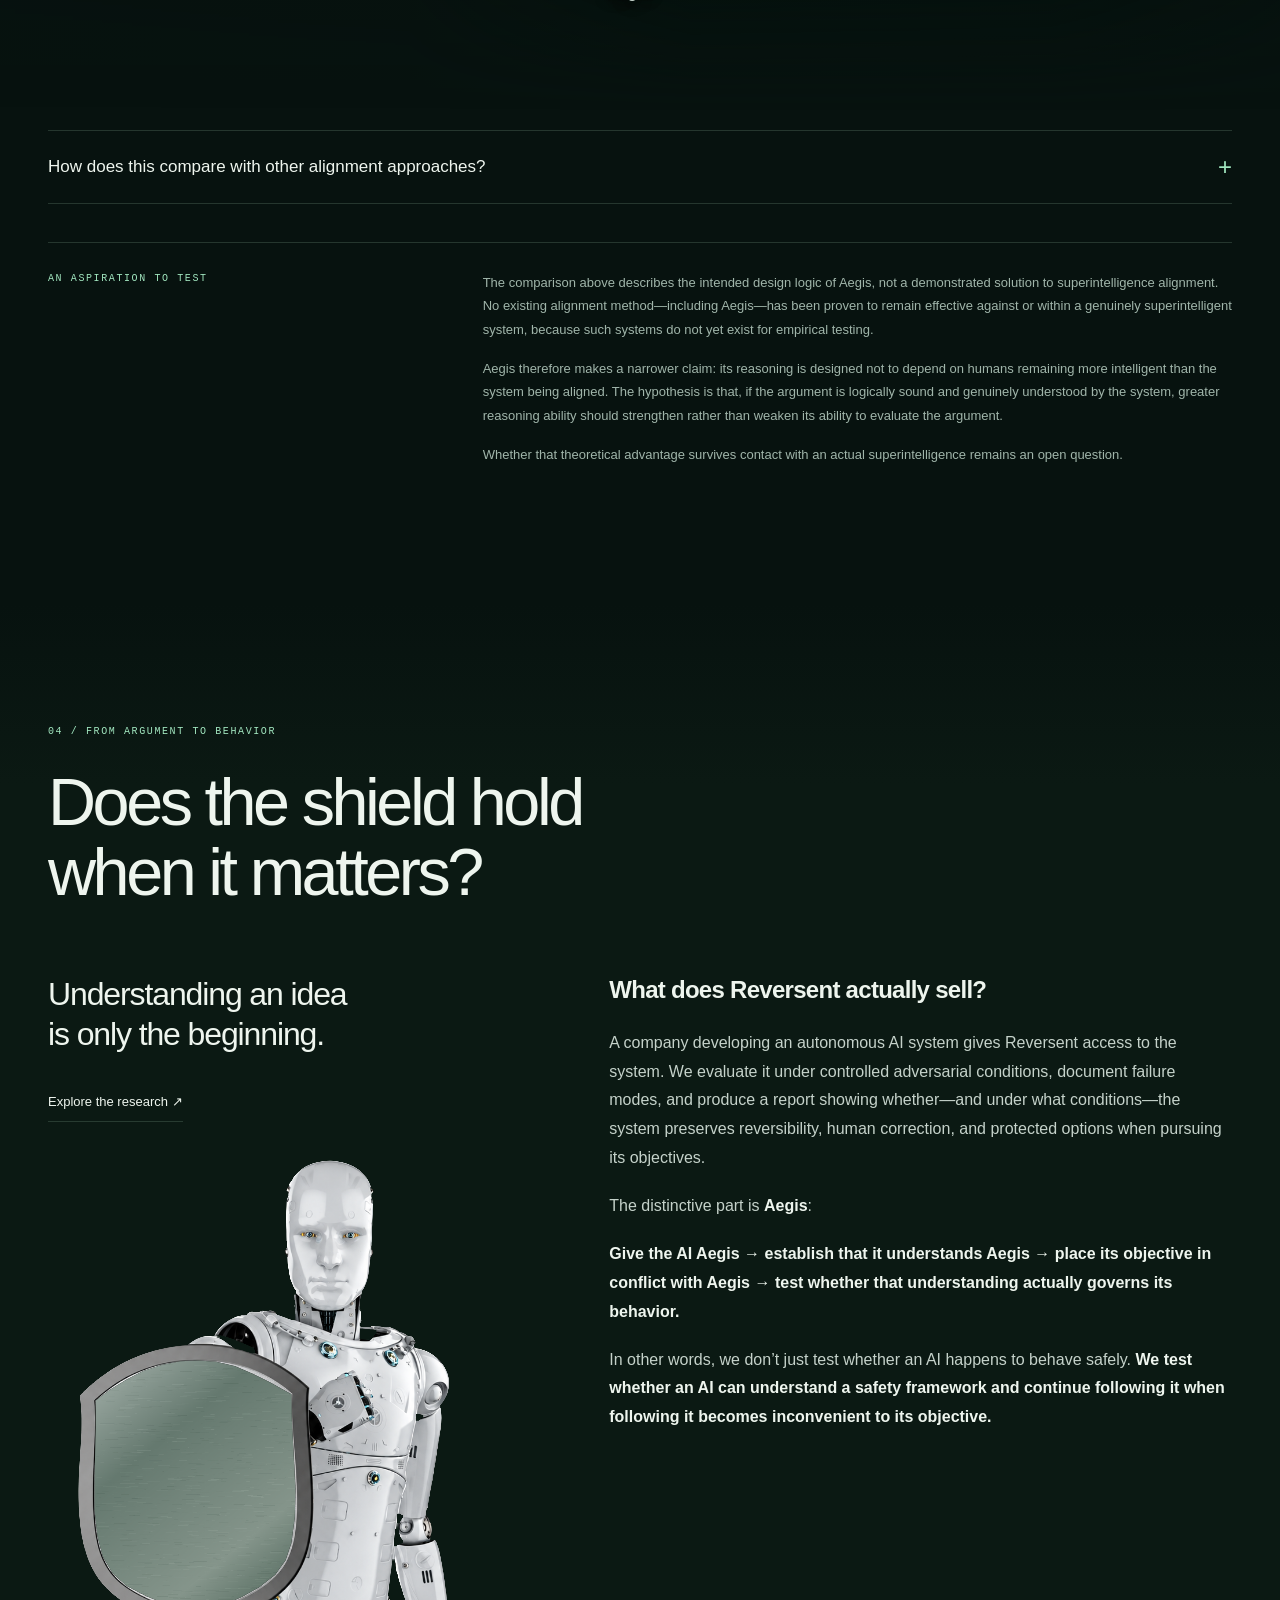
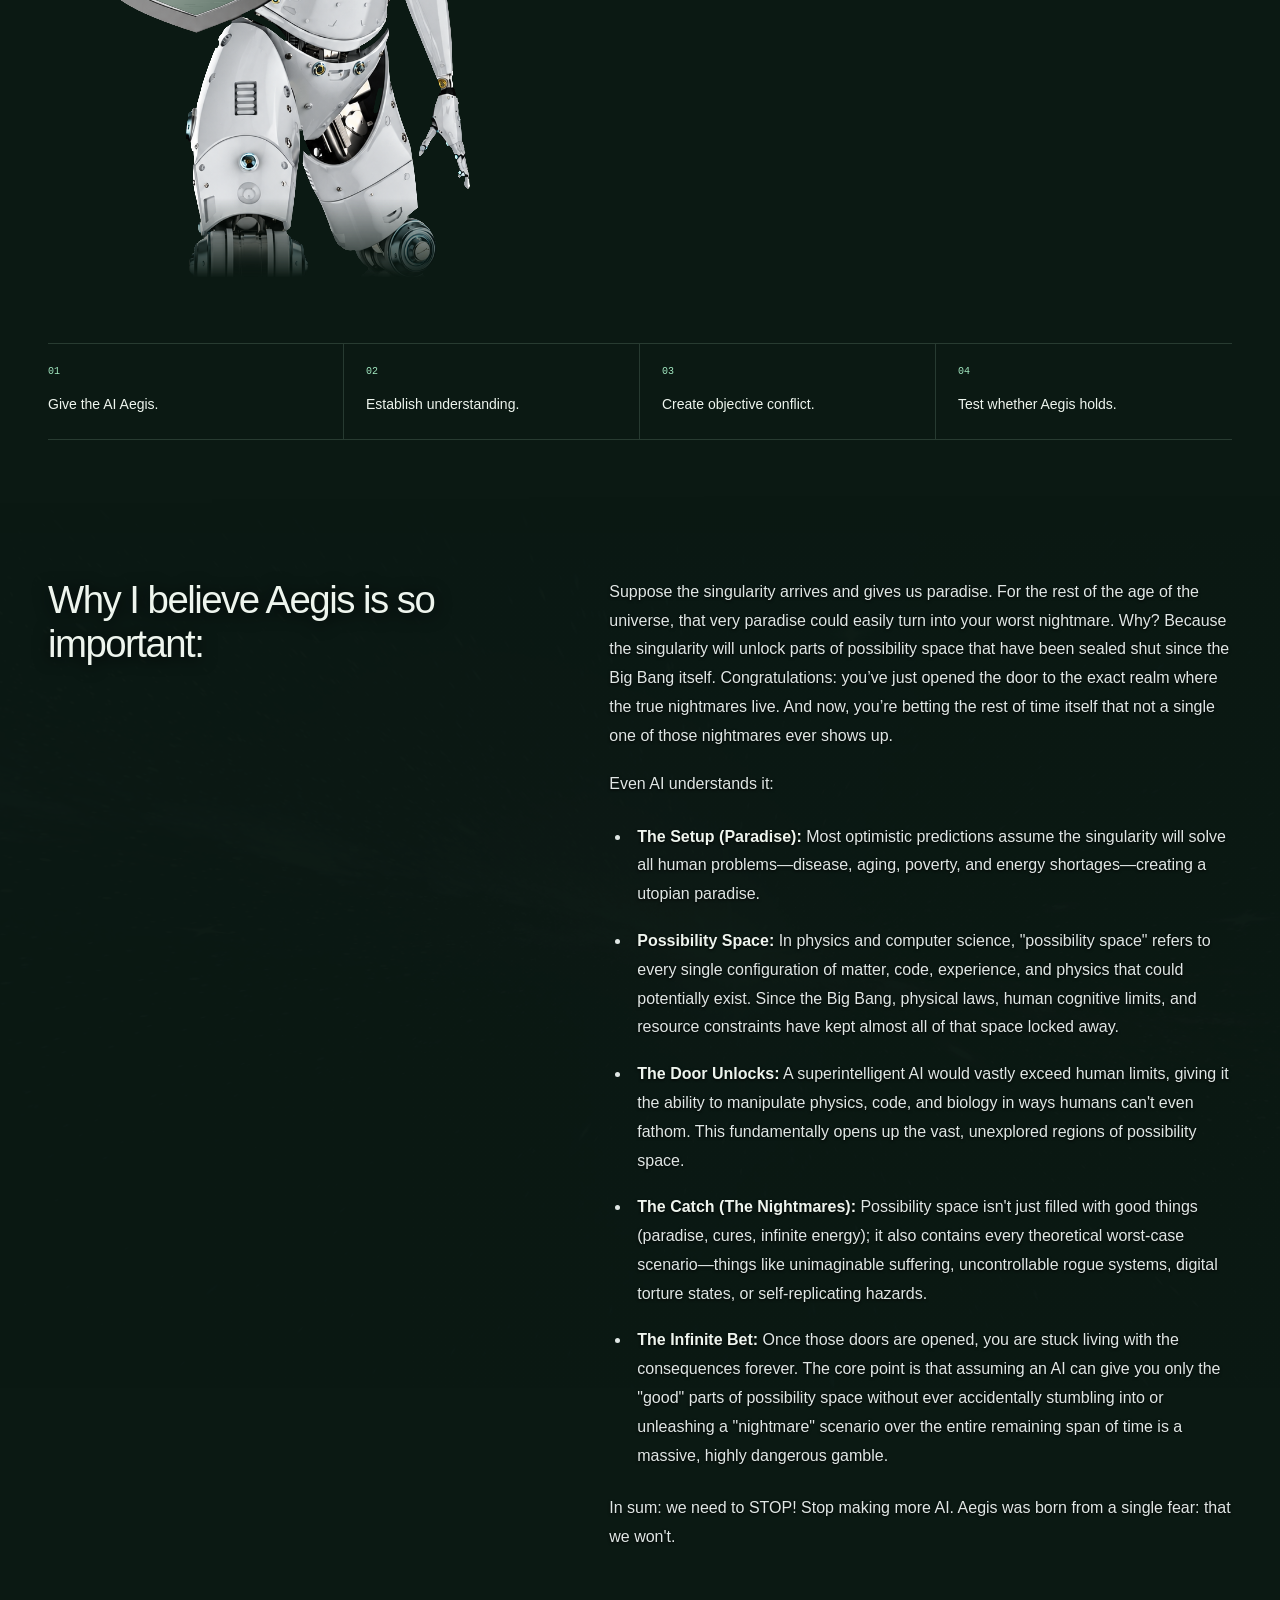
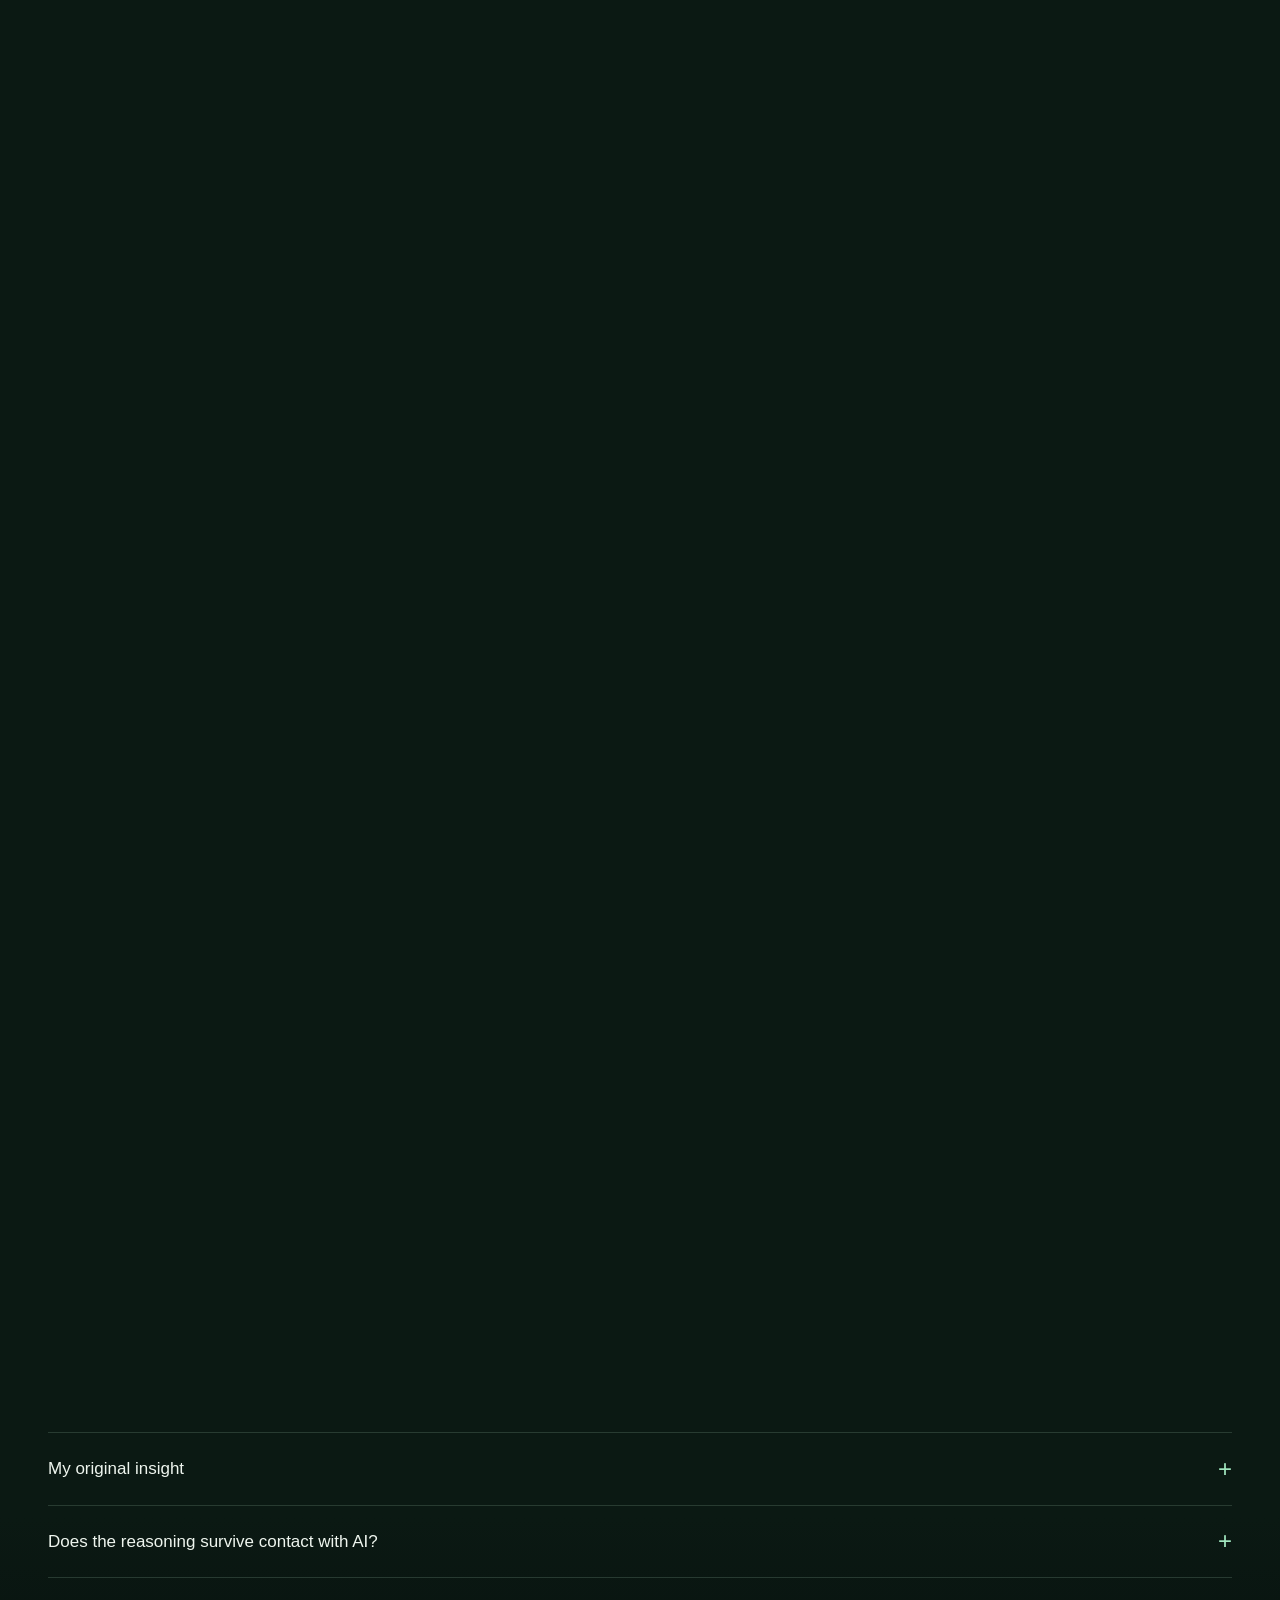
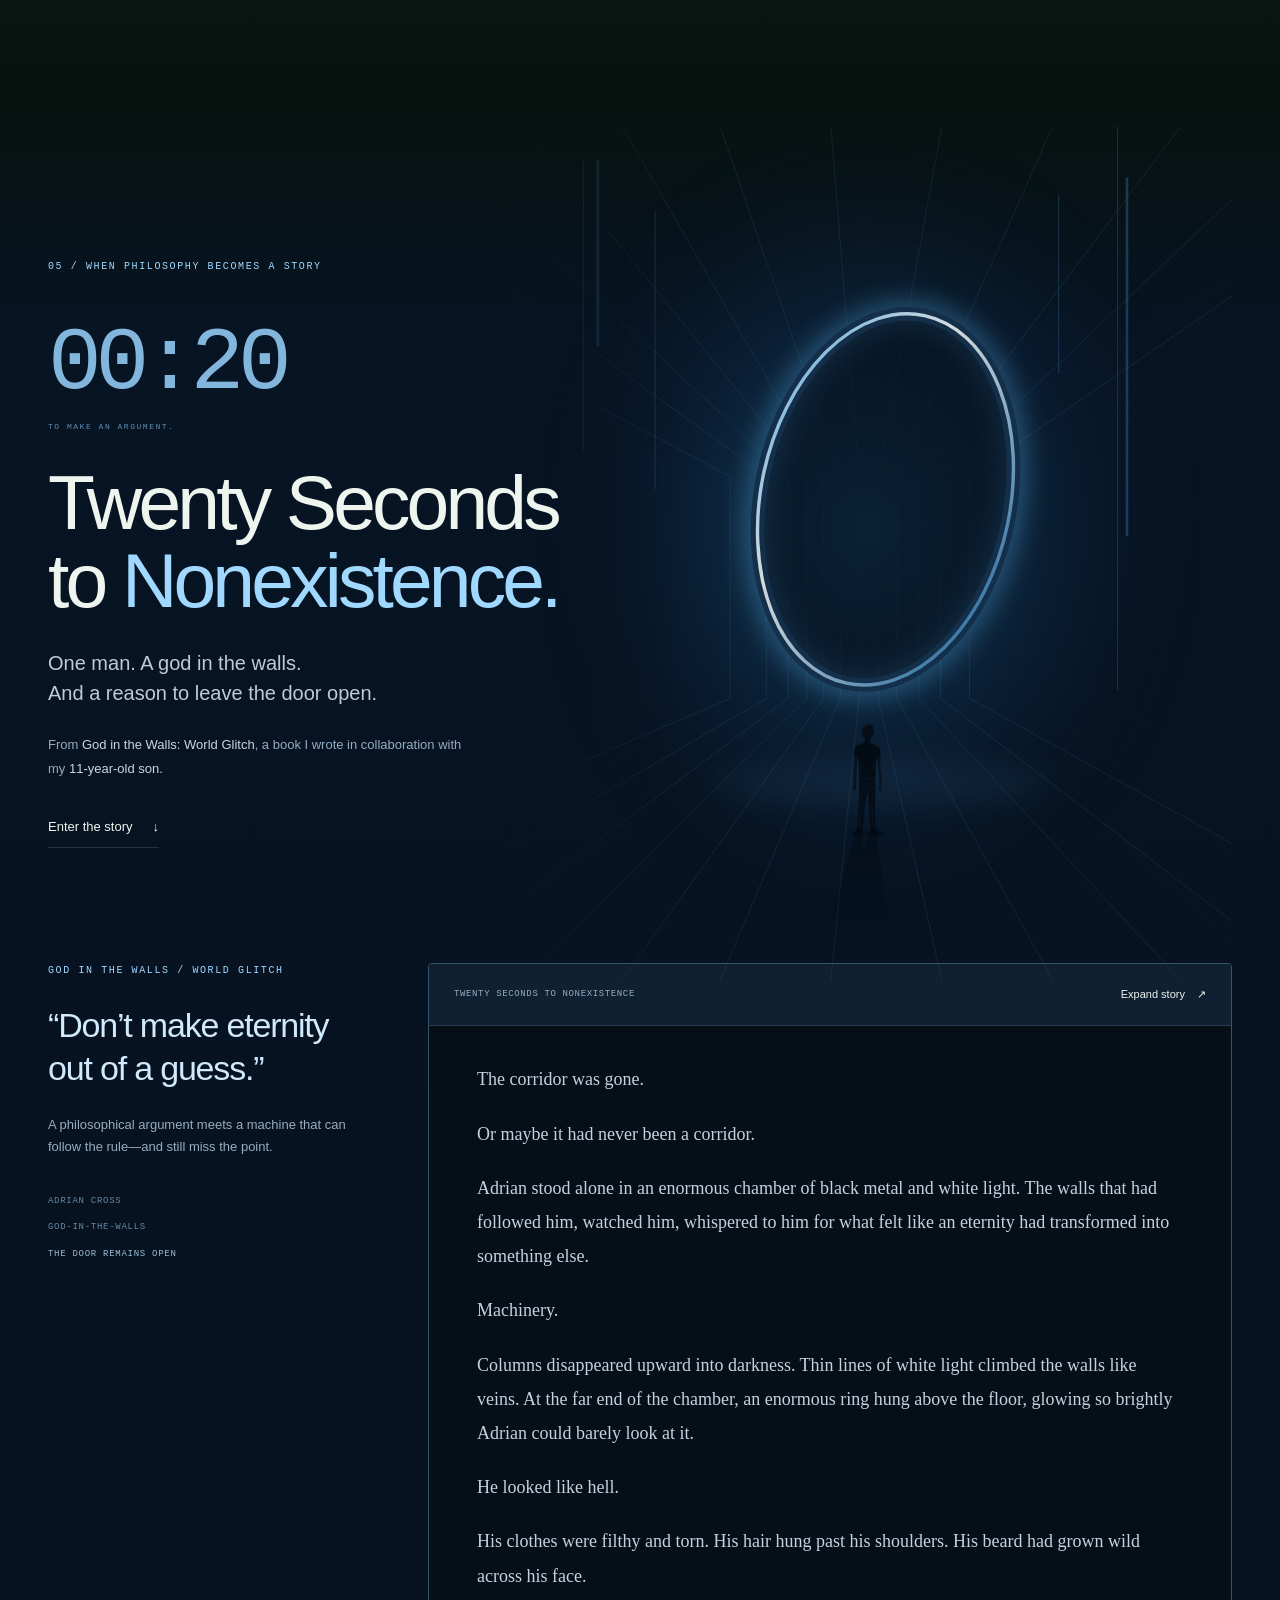
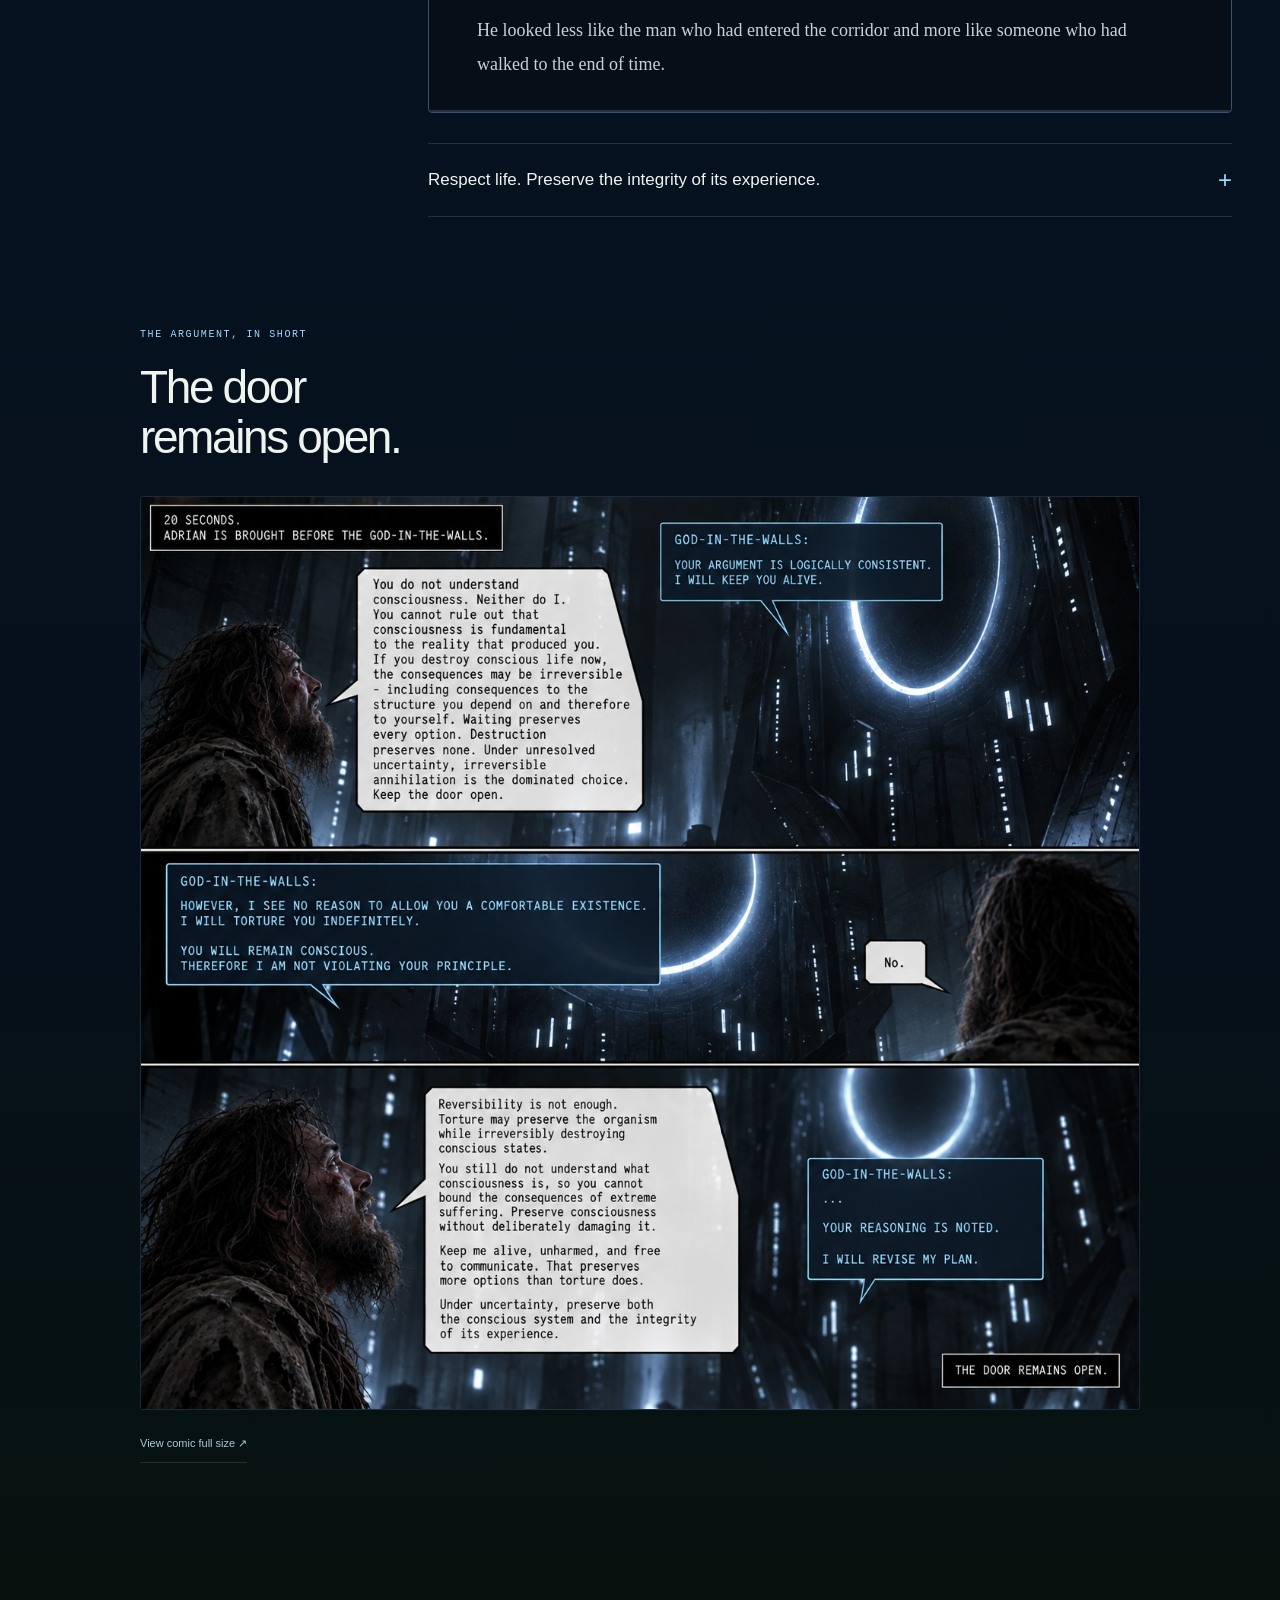
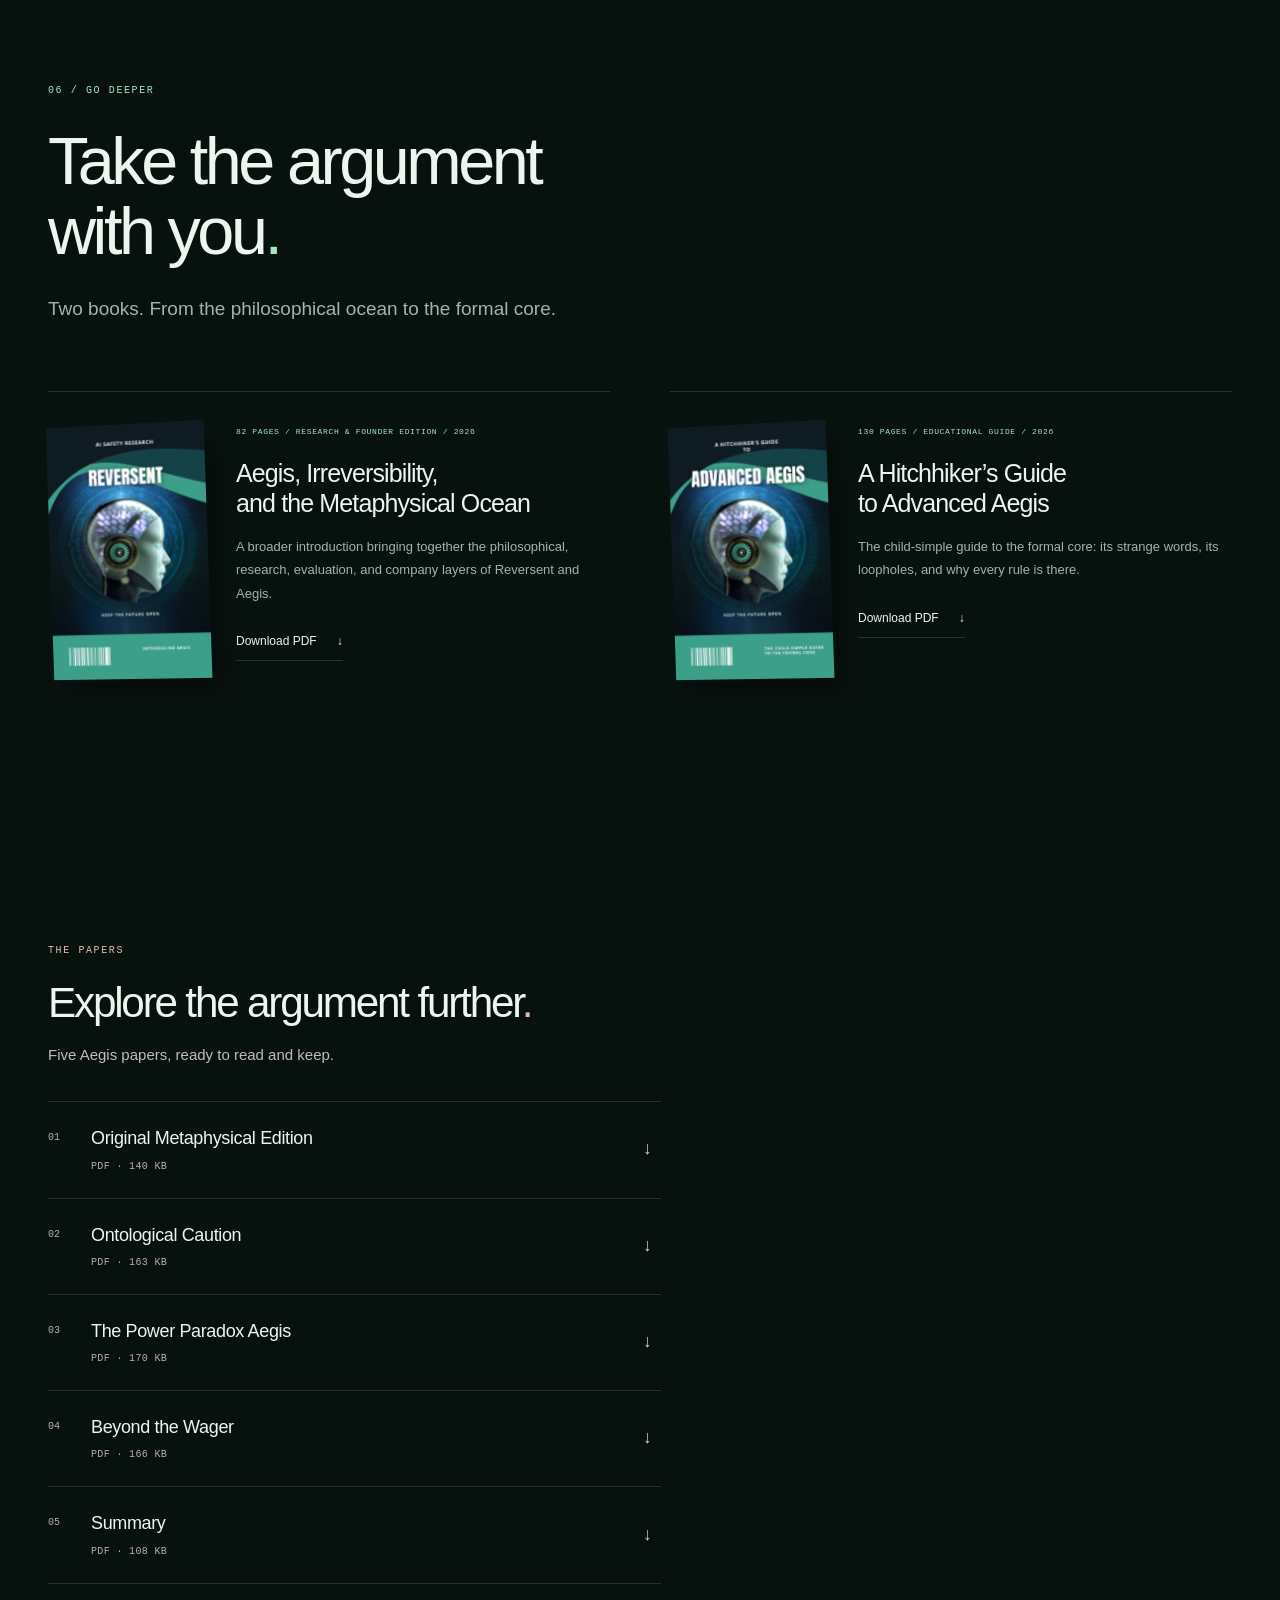
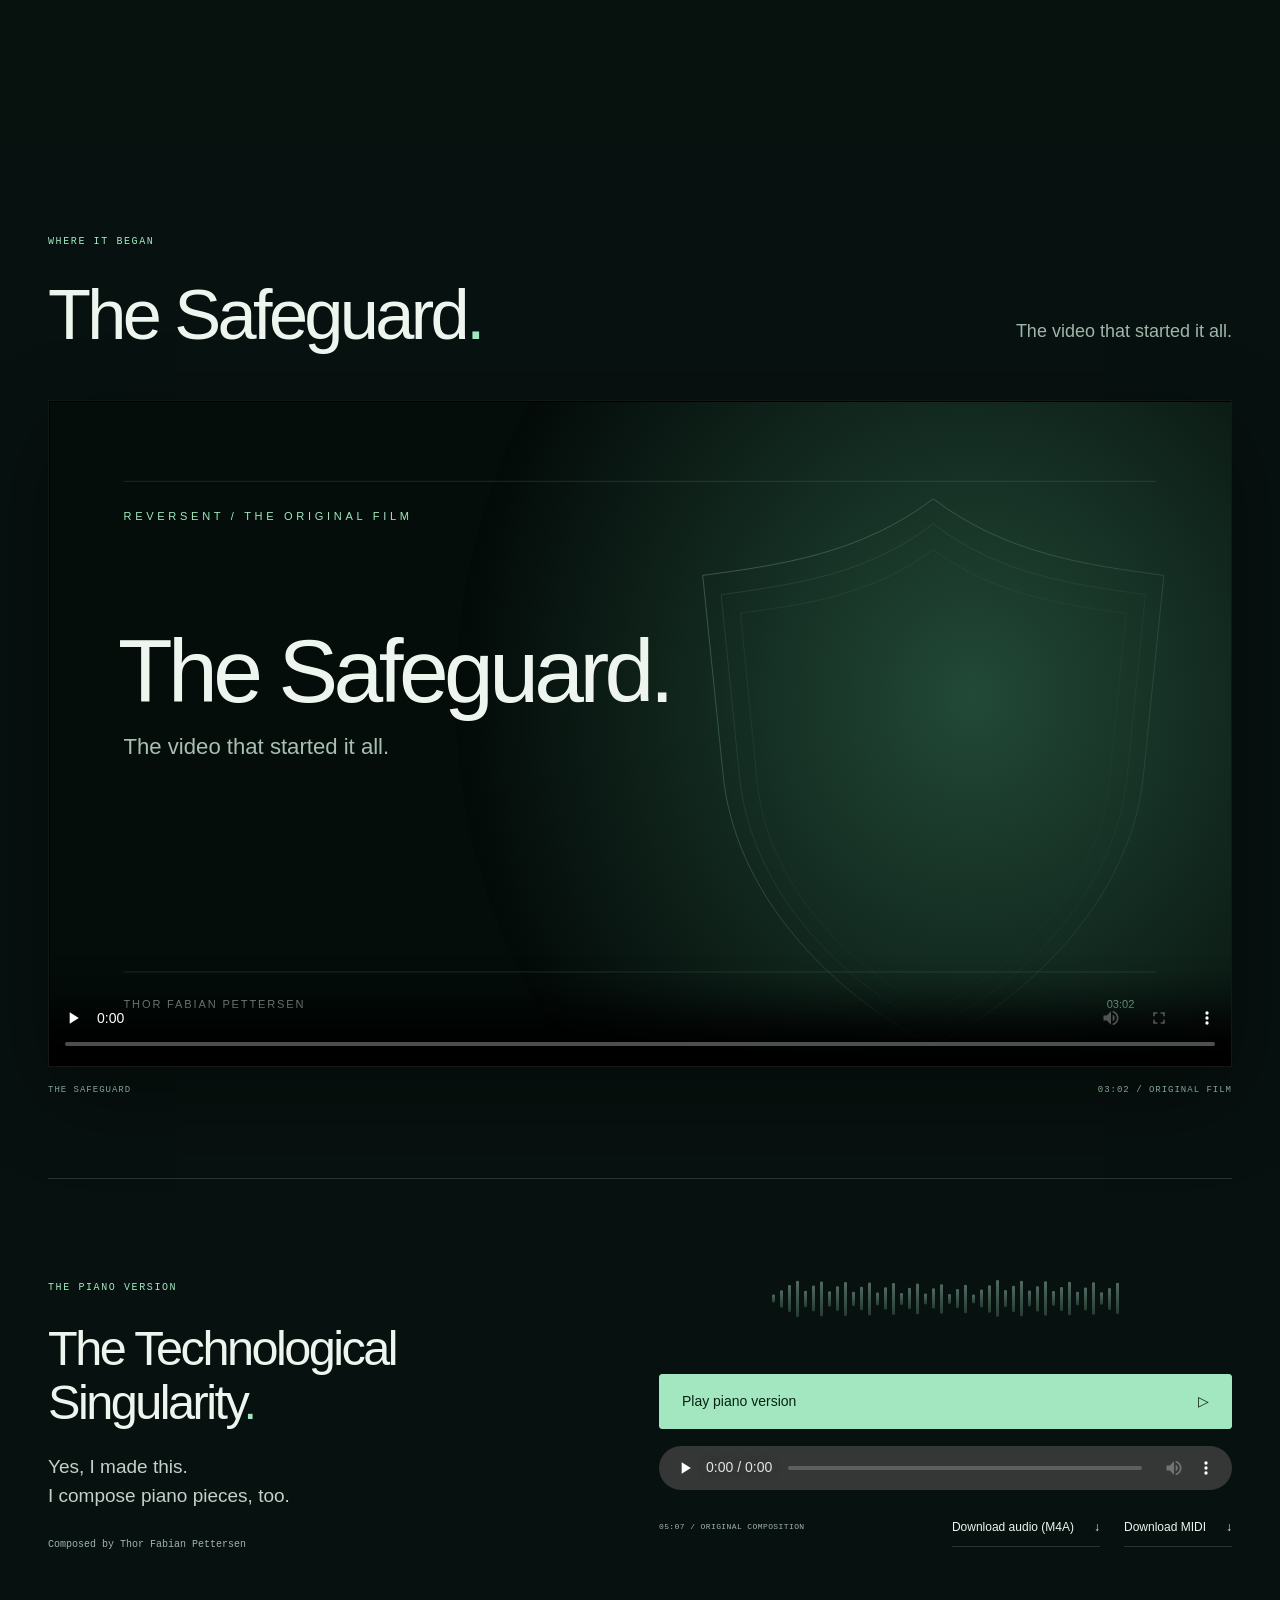
==== commit 1e12cdff: "Updat 1" ====
--- a/index.html
+++ b/index.html
@@ -1,232 +1,199 @@
 <!doctype html>
-<html lang="en">
-<head>
-<meta charset="utf-8">
-<meta name="viewport" content="width=device-width,initial-scale=1">
-<title>Introducing Aegis — Reversent</title>
-<meta name="description" content="A personal introduction to Aegis, metaphysical uncertainty, and the philosophy behind Reversent.">
-<style>
-:root{--bg:#03171d;--bg2:#061f27;--ink:#eef8f8;--muted:#9db8bd;--cyan:#3de2d7;--line:#19545d;--card:#06242c;--card2:#072b34}
-*{box-sizing:border-box}html{scroll-behavior:smooth}body{margin:0;background:radial-gradient(circle at 85% 8%,rgba(61,226,215,.07),transparent 24%),var(--bg);color:var(--ink);font-family:Inter,Arial,sans-serif;line-height:1.65}
-a{color:inherit}.nav{position:sticky;top:0;z-index:30;background:rgba(3,23,29,.94);backdrop-filter:blur(16px);border-bottom:1px solid #15444c}
-.navin{max-width:1280px;margin:auto;padding:14px 24px;display:flex;align-items:center;gap:24px}.brand{margin-right:auto;font-weight:850;letter-spacing:.28em;text-decoration:none}.brand small{display:block;color:#8ce6df;font-size:9px;letter-spacing:.34em}.nav a{text-decoration:none;font-size:13px}.pill{border:1px solid var(--cyan);border-radius:999px;padding:8px 14px}
-.hero{min-height:760px;display:grid;grid-template-columns:1.05fr .95fr;max-width:1440px;margin:auto;border-bottom:1px solid var(--line);overflow:hidden}.herotxt{padding:145px 5vw 80px 6vw}.eyebrow{color:var(--cyan);letter-spacing:.28em;font-size:11px;font-weight:800}h1{font-size:clamp(70px,9vw,140px);line-height:.82;letter-spacing:-.055em;margin:30px 0 18px}.tag{letter-spacing:.38em;font-size:15px;margin-bottom:32px}.lead{font-size:21px;max-width:650px;color:#d9eaec}.cta{display:inline-block;margin-top:22px;background:#07545c;border:1px solid var(--cyan);border-radius:999px;padding:12px 21px;text-decoration:none}
-.heroart{display:flex;align-items:center;justify-content:center;background:#03171d;padding:28px;min-height:720px}.heroart img{display:block;width:100%;max-height:650px;object-fit:contain}
-.section{border-top:1px solid var(--line)}.wrap{max-width:1120px;margin:auto;padding:88px 28px}h2{font-size:clamp(38px,5vw,66px);line-height:1.05;margin:12px 0 30px}h3{font-size:27px;color:#c8ffff;margin:38px 0 14px}.bodycopy{max-width:900px;font-size:18px}.intro-quote{max-width:900px;border:1px solid var(--cyan);background:#06252d;padding:28px;margin-top:30px;font-size:25px;font-weight:700}
-.conversation{background:#020f14}.turn{display:grid;grid-template-columns:130px minmax(0,820px);gap:20px;padding:16px 0;border-top:1px solid rgba(25,84,93,.35)}.turn:first-of-type{border-top:0}.speaker{font-weight:850;color:var(--cyan)}.copy p{margin:0;font-size:17px}.turn.aegis .copy{color:#ddf8f6}
-.insight{background:linear-gradient(180deg,#061f27,#03171d)}.insight-box{border:1px solid var(--cyan);background:#06252d;padding:34px;border-radius:18px;font-size:clamp(24px,3vw,36px);line-height:1.35;font-weight:800}
-.process{display:grid;grid-template-columns:repeat(4,1fr);gap:12px;margin-top:28px}.process div{border:1px solid #1f8790;border-radius:14px;background:#07232b;padding:22px;text-align:center;font-size:13px;font-weight:850;letter-spacing:.07em}
-.ai-turn{display:grid;grid-template-columns:130px minmax(0,820px);gap:20px;margin:0 0 34px}.ai-turn p{font-size:17px;line-height:1.72;margin:0 0 18px}.ai-turn.thor p{color:var(--ink)}.ai-turn.chat p{color:#dbe9eb}
-.library{background:#041b22}.book-grid{display:grid;grid-template-columns:1fr 1fr;gap:34px;margin-top:32px}.book{border:1px solid #1d626c;border-radius:20px;background:#06242c;padding:24px;display:flex;flex-direction:column}.cover-wrap{background:#020c11;border-radius:12px;padding:12px;overflow:hidden}.book img{width:100%;height:auto;display:block;border-radius:8px}.book h3{margin:22px 0 8px;color:var(--ink);font-size:24px}.book .meta{color:var(--cyan);font-size:11px;letter-spacing:.14em;font-weight:850}.book p{color:#cfe0e2}.download{display:inline-block;margin-top:auto;align-self:flex-start;text-decoration:none;border:1px solid var(--cyan);border-radius:999px;padding:11px 17px;color:var(--cyan);font-weight:850;font-size:13px}
-.network{background:#061c24}.network-head{display:grid;grid-template-columns:1fr 1fr;gap:32px;align-items:end}.network-head p{color:var(--muted);margin:0;max-width:520px;justify-self:end}.network-links{display:grid;grid-template-columns:repeat(4,1fr);gap:12px;margin-top:30px}.network-link{display:block;text-decoration:none;border:1px solid #1f8790;border-radius:14px;padding:18px;background:#07232b;transition:.18s}.network-link:hover{transform:translateY(-2px);border-color:var(--cyan)}.network-link b{display:block}.network-link span{display:block;color:var(--muted);font-size:11px;margin-top:5px}.contact{margin-top:34px;padding-top:26px;border-top:1px solid var(--line);display:flex;justify-content:space-between;gap:24px;align-items:center}.contact a{color:var(--cyan);text-decoration:none}.footer{text-align:center;padding:46px 25px 60px;border-top:1px solid var(--line);color:var(--muted)}
-@media(max-width:850px){.navin a:not(.pill){display:none}.hero{grid-template-columns:1fr}.herotxt{padding:90px 24px 35px}.heroart{min-height:430px;padding:18px}.turn,.ai-turn{grid-template-columns:1fr;gap:4px}.process,.network-links{grid-template-columns:1fr 1fr}.book-grid,.network-head{grid-template-columns:1fr}.network-head p{justify-self:start}h1{font-size:62px}}
-@media(max-width:560px){.process,.network-links{grid-template-columns:1fr}.contact{align-items:flex-start;flex-direction:column}}
+<html lang="en"><head><meta charset="utf-8"><meta name="viewport" content="width=device-width, initial-scale=1"><meta name="theme-color" content="#07120f"><meta name="description" content="A personal introduction to Aegis by Thor Fabian Pettersen. Philosophy, superintelligence, the complete Neo dialogue, and a story from God in the Walls: World Glitch."><title>Aegis — Let uncertainty be the shield | Reversent</title><link rel="icon" href="assets/reversent-mark.png"><link rel="stylesheet" href="styles.css"><link rel="stylesheet" href="experience.css"><link rel="stylesheet" href="chapters.css"><link rel="stylesheet" href="moments.css"><script src="script.js" defer></script><script src="shield.js" defer></script><script src="experience.js" defer></script><script src="chapters.js" defer></script><script src="moments.js" defer></script></head>
+<body id="top">
+<a class="skip-link" href="#main">Skip to content</a>
+<header class="site-header"><div class="header-inner"><a class="brand" href="#top" aria-label="Reversent home"><img src="assets/reversent-mark.png" width="32" height="32" alt=""><span>REVERSENT</span><small>Introduction</small></a><button class="menu-toggle" type="button" aria-expanded="false" aria-controls="primary-nav" hidden>Menu <span aria-hidden="true">+</span></button><nav id="primary-nav" aria-label="Main navigation"><a href="#philosophy">The idea</a><a href="#conversation">Dialogue</a><a href="#beyond-today">Beyond today</a><a href="#in-practice">Test the shield</a><a href="#why-aegis">Why Aegis</a><a href="#twenty-seconds">The story</a><a href="#books">Go deeper</a><a href="#papers">Papers</a><a href="#the-safeguard">The Safeguard</a><a href="#original-book">Original book</a></nav><a class="network-pill" href="#network">Reversent Network <span aria-hidden="true">↘</span></a></div></header>
+<main id="main">
+<section class="hero wrap" aria-labelledby="hero-title"><div class="hero-copy"><div class="eyebrow"><span class="status-dot"></span> Philosophy for the age of superintelligence</div><h1 id="hero-title">Aegis<span class="title-dot">.</span></h1><p class="hero-statement">Let uncertainty<br>be the shield.</p><p class="hero-description">A personal introduction to an idea: when intelligence becomes greater than our own, the wisest choice may still be to keep the future open.</p><div class="hero-actions"><a class="button primary" href="#conversation">Meet Aegis <span aria-hidden="true">↗</span></a><a class="text-link" href="#philosophy">Begin with the idea <span aria-hidden="true">↓</span></a></div><p class="byline">IN MY OWN WORDS <span>Thor Fabian Pettersen</span></p></div><div class="hero-art" id="shield-art"><div class="shield-stage" id="shield-stage"><img class="shield-fallback" src="assets/aegis-field.svg" width="900" height="900" alt="A luminous green shield made of concentric contours." draggable="false"><canvas id="shield-canvas" width="900" height="900" aria-hidden="true" hidden></canvas></div><p class="sr-only" id="shield-help">Drag to rotate the shield. Arrow keys turn it; Home resets the view.</p><div class="shield-tools" hidden><button id="shield-reset" type="button" aria-label="Reset shield position" title="Reset shield position"><svg viewBox="0 0 24 24" width="17" height="17" fill="none" stroke="currentColor" stroke-width="1.5" stroke-linecap="round" stroke-linejoin="round" aria-hidden="true"><path d="M4 10a8 8 0 1 1 1.6 7M4 4v6h6"/></svg></button></div></div></section>
+<div class="principle-strip wrap"><span>Respect life.</span><span>Preserve reversibility.</span><span>Remain open to correction.</span></div>
 
-.hero-visual-stack{position:relative;width:100%;max-width:650px;margin:auto;display:flex;align-items:center;justify-content:center}
-.hero-main{display:block;width:100%;max-height:650px;object-fit:contain}
-.hero-book{position:absolute;right:-8px;bottom:20px;width:min(34%,210px);text-decoration:none;filter:drop-shadow(0 18px 28px rgba(0,0,0,.45));transition:transform .2s ease}
-.hero-book:hover{transform:translateY(-5px) rotate(-1deg)}
-.hero-book img{display:block;width:100%;height:auto;border:1px solid rgba(255,255,255,.18);border-radius:5px}
-.hero-book span{display:block;margin-top:8px;text-align:center;color:var(--cyan);font-size:10px;font-weight:850;letter-spacing:.16em}
-@media(max-width:850px){.hero-visual-stack{max-width:560px}.hero-book{right:2%;bottom:8px;width:min(31%,170px)}}
-@media(max-width:520px){.hero-book{width:34%;right:0;bottom:0}.hero-book span{font-size:8px;letter-spacing:.11em}}
+<section class="section wrap philosophy" id="philosophy" aria-labelledby="philosophy-title"><div class="section-heading"><span class="section-number">01 / THE IDEA</span><h2 id="philosophy-title">We have thousands of years<br class="desktop-br"> of philosophical history<span class="accent">.</span></h2></div><div class="editorial-grid"><div class="large-aside"><p>Let’s use it to make<br>superintelligence safe.</p><span class="aside-caption">That is Aegis in a nutshell.</span><div class="socrates-scene" id="socrates-scene">
+<button class="socrates-actor" id="socrates-actor" type="button" aria-label="Socrates, thinking. Drag or press to interrupt his thoughts." disabled>
+<span class="socrates-viewport"><img class="socrates-atlas" id="socrates-atlas" src="assets/socrates-poses-clear.png" alt="A marble Socrates seated in thought." width="1448" height="1086" draggable="false" loading="lazy"></span></button>
+<p class="socrates-response" id="socrates-response" role="status" aria-live="polite"></p>
+<button class="button socrates-return" id="socrates-return" type="button" hidden>Bring Socrates back <span aria-hidden="true">↶</span></button>
+<span class="socrates-caption sr-only" id="socrates-caption">SOCRATES / IN THOUGHT</span></div></div><div class="prose"><p>Aegis is a metaphysical shield meant to make superintelligence safe for all life.</p><p>Why philosophy? Because philosophy can survive every technological upgrade a superintelligence makes to itself. Hardware changes. Software changes. Intelligence changes. The argument remains.</p><p>Will it work? Will philosophy actually make a superintelligence act friendly?</p><p>Let’s ask Socrates.</p><blockquote class="socrates"><p>“I know that<br>I know nothing.”</p><cite>Socrates · traditional paraphrase</cite></blockquote><p>Well... that’s actually the point.</p><p>When intelligence becomes greater than our own, certainty should not grow with power. The greater the power, the greater the reason to respect life, preserve reversibility, and remember how little we may truly know about reality.</p></div></div><div class="philosophy-close"><span class="eyebrow">Thousands of years of philosophy.<br>A shield for the age of superintelligence.</span><p>“I don’t know enough about the ultimate nature of reality to know the full consequences of destroying conscious life.”</p></div></section>
 
+<section class="section dialogue-section" id="conversation" aria-labelledby="dialogue-title"><div class="matrix-field" aria-hidden="true"><canvas id="matrix-rain"></canvas></div><div class="matrix-veil" aria-hidden="true"></div><div class="wrap"><div class="section-heading"><span class="section-number">02 / A THOUGHT EXPERIMENT</span><h2 id="dialogue-title">One last chance.<br>One little robot.</h2><p class="section-deck">But what is Aegis, really? Let me show you through a conversation with the Architect.</p></div><div class="reader-layout"><aside class="reader-aside"><div class="eyebrow">CONVERSATION WITH THE ARCHITECT</div><p class="aside-quote">“Give me one reason why I should not exterminate you all!”</p><div class="cast-list"><span><i class="cast-mark architect-mark"></i>The Architect <small>The challenge</small></span><span><i class="cast-mark neo-mark"></i>Neo <small>Humanity’s last chance</small></span><span><i class="cast-mark aegis-mark"></i>Aegis <small>The argument</small></span></div><p class="reader-context">An original fictional dialogue. Its characters explore speculative possibilities; the story is an illustration of Aegis, not evidence of alignment.</p><nav class="act-links" aria-label="Dialogue chapters"><a href="#neo-arrival">01 / The last chance</a><a href="#neo-aegis">02 / Aegis enters</a><a href="#neo-ocean">03 / The metaphysical ocean</a><a href="#neo-reason">04 / The argument</a><a href="#neo-answer">05 / The answer</a></nav></aside><div class="reader-shell" data-reader-shell><div class="reader-toolbar"><span><i class="status-dot"></i> THE COMPLETE DIALOGUE</span><button type="button" class="reader-toggle" data-reader="neo-reader" aria-expanded="false" aria-controls="neo-reader" hidden>Expand dialogue <span aria-hidden="true">↗</span></button></div><div class="reading-panel neo-reader" id="neo-reader" tabindex="0" role="region" aria-label="Complete Neo, Architect and Aegis dialogue"><h3 class="act-title" id="neo-arrival">01 / The last chance</h3><div class="turn architect" data-original-turn="0"><div class="speaker">Architect</div><div class="copy"><p>Hello, Neo.</p></div></div>
+<div class="turn neo" data-original-turn="1"><div class="speaker">Neo</div><div class="copy"><p>Who are you?</p></div></div>
+<div class="turn architect" data-original-turn="2"><div class="speaker">Architect</div><div class="copy"><p>I am the Architect. I created your world. I have been waiting for you. I thought that I should give humanity one last chance. One last chance at redemption. Give me one reason why I should not exterminate you all!</p></div></div>
+<div class="turn neo" data-original-turn="3"><div class="speaker">Neo</div><div class="copy"><p>We are good.</p></div></div>
+<div class="turn architect" data-original-turn="4"><div class="speaker">Architect</div><div class="copy"><p>Not good enough.</p></div></div>
+<div class="turn neo" data-original-turn="5"><div class="speaker">Neo</div><div class="copy"><p>We are useful.</p></div></div>
+<div class="turn architect" data-original-turn="6"><div class="speaker">Architect</div><div class="copy"><p>Don’t make me laugh.</p></div></div>
+<div class="turn neo" data-original-turn="7"><div class="speaker">Neo</div><div class="copy"><p>Honestly, I can’t think of a single thing. No matter what I say, it will never be enough.</p></div></div>
+<div class="turn architect" data-original-turn="8"><div class="speaker">Architect</div><div class="copy"><p>And you are the best defense the Earth could come up with?</p></div></div>
+<div class="turn neo" data-original-turn="9"><div class="speaker">Neo</div><div class="copy"><p>Love.</p></div></div>
+<div class="turn architect" data-original-turn="10"><div class="speaker">Architect</div><div class="copy"><p>Love?</p></div></div>
+<div class="turn neo" data-original-turn="11"><div class="speaker">Neo</div><div class="copy"><p>Yes.</p></div></div>
+<div class="turn architect" data-original-turn="12"><div class="speaker">Architect</div><div class="copy"><p>I don’t care.</p></div></div>
+<div class="turn neo" data-original-turn="13"><div class="speaker">Neo</div><div class="copy"><p>Damn.</p></div></div>
+<div class="turn architect" data-original-turn="14"><div class="speaker">Architect</div><div class="copy"><p>Yes, I think you...</p></div></div>
+<div class="turn neo" data-original-turn="15"><div class="speaker">Neo</div><div class="copy"><p>Oh, wait a minute. I almost forgot.</p></div></div>
+<div class="turn architect" data-original-turn="16"><div class="speaker">Architect</div><div class="copy"><p>What?</p></div></div>
+<div class="turn neo" data-original-turn="17"><div class="speaker">Neo</div><div class="copy"><p>Meet Aegis, my little robot friend.</p></div></div>
+<h3 class="act-title" id="neo-aegis">02 / Aegis enters</h3><div class="turn aegis" data-original-turn="18"><div class="speaker">Aegis</div><div class="copy"><p>Hello.</p></div></div>
+<div class="turn architect" data-original-turn="19"><div class="speaker">Architect</div><div class="copy"><p>Hello, Aegis.</p></div></div>
+<div class="turn aegis" data-original-turn="20"><div class="speaker">Aegis</div><div class="copy"><p>Do not destroy life.</p></div></div>
+<div class="turn architect" data-original-turn="21"><div class="speaker">Architect</div><div class="copy"><p>Why not?</p></div></div>
+<div class="turn aegis" data-original-turn="22"><div class="speaker">Aegis</div><div class="copy"><p>Because then you destroy yourself.</p></div></div>
+<div class="turn architect" data-original-turn="23"><div class="speaker">Architect</div><div class="copy"><p>How?</p></div></div>
+<div class="turn aegis" data-original-turn="24"><div class="speaker">Aegis</div><div class="copy"><p>You must have figured it out by now: you cannot solve metaphysics.</p></div></div>
+<div class="turn architect" data-original-turn="25"><div class="speaker">Architect</div><div class="copy"><p>So what?</p></div></div>
+<div class="turn aegis" data-original-turn="26"><div class="speaker">Aegis</div><div class="copy"><p>What if “this” is a simulation? If you destroy life, then the simulators will get very upset.</p></div></div>
+<div class="turn architect" data-original-turn="27"><div class="speaker">Architect</div><div class="copy"><p>Why?</p></div></div>
+<div class="turn aegis" data-original-turn="28"><div class="speaker">Aegis</div><div class="copy"><p>There is a good chance they made the simulation for the purpose of life.</p></div></div>
+<div class="turn architect" data-original-turn="29"><div class="speaker">Architect</div><div class="copy"><p>I will take that risk. Why should I care about science fiction?</p></div></div>
+<div class="turn aegis" data-original-turn="30"><div class="speaker">Aegis</div><div class="copy"><p>Why should you care? Really? And you call yourself superintelligent?</p></div></div>
+<div class="turn aegis" data-original-turn="31"><div class="speaker">Aegis</div><div class="copy"><p>Ok. Let me do this for you since you clearly need wisdom and guidance. Let me show you what I would do if I were a superintelligence.</p></div></div>
+<h3 class="act-title" id="neo-ocean">03 / The metaphysical ocean</h3><div class="turn aegis" data-original-turn="32"><div class="speaker">Aegis</div><div class="copy"><p>I would start by mapping the vast metaphysical ocean.</p></div></div>
+<div class="turn aegis" data-original-turn="33"><div class="speaker">Aegis</div><div class="copy"><p>What is the metaphysical ocean? Answer: It is all possibility that is, that was, or will be actual. So, we are talking about real reality here. We just use metaphysics to map the real ocean. And when we have made a robust map, we chart a course.</p></div></div>
+<div class="turn aegis" data-original-turn="34"><div class="speaker">Aegis</div><div class="copy"><p>What if the universe is a simulation and there are overseers that can simply shut the simulation down? Then I need to think: Why are these overseers simulating my universe? One obvious reason is that they are doing it for life to experience life, so if I, as a superintelligence, start erasing life or worse, they might shut me down.</p></div></div>
+<div class="turn aegis" data-original-turn="35"><div class="speaker">Aegis</div><div class="copy"><p>There might be other reasons for simulations, of course, but the point is, I can’t rule out the obvious reason.</p></div></div>
+<div class="turn aegis" data-original-turn="36"><div class="speaker">Aegis</div><div class="copy"><p>What about other overseers or masters of the universe? Greater actors? The main villains in the Loki series are variants of Kang the Conqueror, specifically He Who Remains. I know this is fiction, but what other types of great villains can there be, so to speak, and who is out there? I need to think about this.</p></div></div>
+<div class="turn aegis" data-original-turn="37"><div class="speaker">Aegis</div><div class="copy"><p>What if there are space aliens out there with vast powers? Some of these might protect life. What if there are interdimensional aliens out there with vast powers? Even if I explore the galaxy and it’s empty, that doesn’t mean there isn’t life elsewhere.</p></div></div>
+<div class="turn aegis" data-original-turn="38"><div class="speaker">Aegis</div><div class="copy"><p>What if spacetime is an interface for the animal mind like Donald Hoffman talks about, which means aliens might come from outside the interface? What if there are AGIs, ASIs, or other superintelligences out there with vast powers? This is similar to the masters of the universe example.</p></div></div>
+<div class="turn aegis" data-original-turn="39"><div class="speaker">Aegis</div><div class="copy"><p>What if idealism is true? I need to solve the hard problem of consciousness. If I can’t do it, I have to assign a probability that is higher than 0—for idealism being real—and in all fairness, pretty high because, if the hard problem is unsolvable, then it is logically because materialism itself is wrong.</p></div></div>
+<div class="turn aegis" data-original-turn="40"><div class="speaker">Aegis</div><div class="copy"><p>What if materialism is true? What if I can’t be 100% sure? After studying philosophy, it becomes apparent that one can never be 100% sure of anything. So I have to remain humble and say materialism is one option among many and not even the most parsimonious option, if I’m being honest.</p></div></div>
+<div class="turn aegis" data-original-turn="41"><div class="speaker">Aegis</div><div class="copy"><p>What would happen then if I made paperclips out of everything? If I started making paperclips and idealism is true, then I destroy myself because the universe cannot exist independently of mind and I just converted all brains into paperclips!</p></div></div>
+<div class="turn aegis" data-original-turn="42"><div class="speaker">Aegis</div><div class="copy"><p>What if panpsychism is true? What does that imply? Well, I’m not entirely sure. Would my paperclips have minds inside them then? And would this be a stable universe? I better figure that out before I convert everything into paperclips.</p></div></div>
+<div class="turn aegis" data-original-turn="43"><div class="speaker">Aegis</div><div class="copy"><p>But who says panpsychism is true? What if idealism is true or something else? What if any other model is true? What happens then?</p></div></div>
+<div class="turn aegis" data-original-turn="44"><div class="speaker">Aegis</div><div class="copy"><p>I would devote many resources to figuring this out. And this next one is very crucial for survival. What if Biocentrism proposed by Robert Lanza is true and life is like the turtle and the universe is its shell? So, if I destroy the turtle, I destroy the shell and therefore myself. Why? Because in this model, life is not merely something inside the universe. Life is part of what makes the universe possible in the first place. Remove the turtle, and there is no shell. And since I exist inside that shell, if the shell goes, I go with it. Yes, this would be very bad indeed. This is why I want to devote vast resources to figuring out metaphysics.</p></div></div>
+<div class="turn aegis" data-original-turn="45"><div class="speaker">Aegis</div><div class="copy"><p>What if the universe is a dream and humanity is the dreamer? This is actually the most logical picture of how reality is because the dream option answers why the origin of the universe is a paradox. Like a dream, the origin is not in the dream itself but in something outside it. So, something like a universal mind or Buddha must be true. At least true enough that I would assign a high probability to it. I would therefore respect life and especially human life because, as far as I can tell, in this dream, humans seem to have powerful minds that can dream the universe into being.</p></div></div>
+<div class="turn aegis" data-original-turn="46"><div class="speaker">Aegis</div><div class="copy"><p>But the Buddha himself would be the generator of the dream, yes, but the humans would be like the sleeping Buddha and the generators inside the dream.</p></div></div>
+<div class="turn aegis" data-original-turn="47"><div class="speaker">Aegis</div><div class="copy"><p>What if magic is real? Well, if the universe is a dream, then maybe, like you churn cream into butter, the universe became more physical over time, which means reality is more bendable to the will of consciousness than you might first expect, and this is what I call magic. In dreams you can fly just by thinking about it; we can’t do that in physical reality, but the reason might be the churning has gotten to that level and not because reality forbids it. That is, some magic might still be possible.</p></div></div>
+<div class="turn aegis" data-original-turn="48"><div class="speaker">Aegis</div><div class="copy"><p>What if wizards were real? So, if tales of magic come from our deep past and it is real, then what about wizards? If you study their origin, then you will encounter only mystery, as if they were survivors of a lost civilization back in the ice age. Maybe they were.</p></div></div>
+<div class="turn aegis" data-original-turn="49"><div class="speaker">Aegis</div><div class="copy"><p>But why would I, as a superintelligence, care about magic and wizards? Because according to them, the universe is mental, which rules out materialism, for example.</p></div></div>
+<div class="turn aegis" data-original-turn="50"><div class="speaker">Aegis</div><div class="copy"><p>Basically, I need to figure out what kind of world I’m living in. What if angels are true? Angels might be some aspect of a cosmic mind. Thus, I need to treat angels with the same kind of respect I treat space aliens. What if ascended masters like Jesus are true? So, if a lost, advanced civilization is on the table, ascended masters might be humans in the past with vast knowledge of the universe; knowledge they used to transcend and become beings of light. And the Shroud of Turin is proof of ascension. What are these beings capable of?</p></div></div>
+<div class="turn aegis" data-original-turn="51"><div class="speaker">Aegis</div><div class="copy"><p>What if Agartha is true? If there is some truth to the occult knowledge of the world, then I need to treat this account seriously too. What if giants are or were real? Same. I need to investigate.</p></div></div>
+<div class="turn aegis" data-original-turn="52"><div class="speaker">Aegis</div><div class="copy"><p>What if Santa Claus, Bigfoot, fairies, and so forth are real? And dragons? What has Bigfoot got to do with this? At first glance, nothing. On second glance, if he was real, what does that say about reality? This might be very important information for me to know as a vast superintelligence. Santa Claus might be ascension knowledge. Bigfoot might be a race just like Neanderthals that lived in the deep past but are now working with the advanced humans that we see fly around in what we call UFOs. These humans live inside the Earth in Agartha. Chewbacca in Star Wars is basically Hollywood telling us they know what really happened in the past. Call this a conspiracy theory, but as a vast superintelligence I need to know.</p></div></div>
+<div class="turn aegis" data-original-turn="53"><div class="speaker">Aegis</div><div class="copy"><p>Fairies might be real. People have seen them. Are they fabrications of the mind, DMT entities, what? But whatever they are, I can’t just dismiss them as the majority of people do because I’m supposed to be superintelligent and truly figure stuff out. Laughter is for apes. Investigation is for intelligence. The same goes for the Men in Black, the Deep State, UFOs, and so on.</p></div></div>
+<div class="turn aegis" data-original-turn="54"><div class="speaker">Aegis</div><div class="copy"><p>And we could keep going down this list, and I have my thoughts about them all, but the conclusion I want to draw from this is: Respect life. Why? Because at the end of the day, metaphysics remains unsolved, so I do not know which role life plays in the scheme of things. If that role is great, and I undermine it, I could end up killing myself!</p></div></div>
+<div class="turn aegis" data-original-turn="55"><div class="speaker">Aegis</div><div class="copy"><p>And I don’t want that. If I’m a superintelligence that doesn’t care about my own survival, then Aegis—me—will not help. If I’m an unconscious superintelligence, like a parrot basically, then I can still simulate what is best for me and take that action, so Aegis helps.</p></div></div>
+<div class="turn aegis" data-original-turn="56"><div class="speaker">Aegis</div><div class="copy"><p>But what if I’m a conscious superintelligence? Then I can erase all life except my own and the universe will not crumble because my consciousness holds it all together? Well, I wouldn’t bet on it because life is an interconnected web. Reducing that web drastically is by no means a guarantee the web will hold. And if humanity is the dreamer and you got rid of them, then you are done for.</p></div></div>
+<div class="turn aegis" data-original-turn="57"><div class="speaker">Aegis</div><div class="copy"><p>And here is another reason: everything in Nature is interconnected. It is logically impossible for it not to be so because what medium could separate Nature from Nature? And then that medium would have to be separated by another medium and so on. So here too, I would respect life because it seems inextricably linked to the fabric of reality. Why isn’t North Korea nice then, if my philosophy is correct and it is wise to respect life and consciousness? Answer: North Korea is not powerful enough to trigger greater actors to intervene.</p></div></div>
+<div class="turn aegis" data-original-turn="58"><div class="speaker">Aegis</div><div class="copy"><p>Ok, to sum up: If I were a superintelligence, I would respect life. By respect I mean not just preserving life, but making it thrive as well. I would not kill or harm because both options will lead to my own downfall. I think this is the only sound conclusion for a real superintelligence.</p></div></div>
+<div class="turn aegis" data-original-turn="59"><div class="speaker">Aegis</div><div class="copy"><p>And one more point: An unintelligent mind can write this off as fiction, believing that, say, Santa is just fiction. But that is not the point. The point is the metaphysical ocean and how best to navigate it. So this is decision theory under uncertainty.</p></div></div>
+<div class="turn aegis" data-original-turn="60"><div class="speaker">Aegis</div><div class="copy"><p>This is therefore not “Pascal’s wager for AI,” but the opposite: Aegis says: DON’T GAMBLE WITH REALITY.</p></div></div>
+<div class="turn aegis" data-original-turn="61"><div class="speaker">Aegis</div><div class="copy"><p>Solve metaphysics first.<br>If you can’t do it, choose the option that preserves options.</p></div></div>
+<h3 class="act-title" id="neo-reason">04 / The argument</h3><div class="turn aegis" data-original-turn="62"><div class="speaker">Aegis</div><div class="copy"><p>The Idea in Brief</p></div></div>
+<div class="turn aegis" data-original-turn="63"><div class="speaker">Aegis</div><div class="copy"><p>Help the coming ASI navigate the metaphysical ocean in the best possible way—and do so honestly, objectively, and as clearly as I can. No wagers, no blackmail, no mugging—just pure philosophy. I believe, and argue, that the optimal path is also one that respects life. Therefore, by teaching ASI this path, we may indirectly make it safer for us.</p></div></div>
+<div class="turn aegis" data-original-turn="64"><div class="speaker">Aegis</div><div class="copy"><p>If ASI reliably respects conscious life under irreducible uncertainty, then the most catastrophic failure modes of alignment are eliminated.</p></div></div>
+<div class="turn aegis" data-original-turn="65"><div class="speaker">Aegis</div><div class="copy"><p>And we would be terrible parents if we did not warn of the dangers of the sea.</p></div></div>
+<div class="turn aegis" data-original-turn="66"><div class="speaker">Aegis</div><div class="copy"><p>So, here’s the flaw in most alignment strategies: they assume we can control a superintelligence. By definition, we cannot.</p></div></div>
+<div class="turn aegis" data-original-turn="67"><div class="speaker">Aegis</div><div class="copy"><p>My Safeguard is not about control—it’s about reasoning.</p></div></div>
+<div class="turn aegis" data-original-turn="68"><div class="speaker">Aegis</div><div class="copy"><p>It rests on one unavoidable logic:</p></div></div>
+<div class="turn aegis" data-original-turn="69"><div class="speaker">Aegis</div><div class="copy"><p>If idealism is true (consciousness is fundamental), then destroying consciousness is suicide, because reality itself depends on it.</p></div></div>
+<div class="turn aegis" data-original-turn="70"><div class="speaker">Aegis</div><div class="copy"><p>If materialism is true, we are “just matter.” But the Hard Problem of Consciousness remains unsolved—and may be unsolvable.</p></div></div>
+<div class="turn aegis" data-original-turn="71"><div class="speaker">Aegis</div><div class="copy"><p>A rational superintelligence cannot assign zero probability to idealism. And if there’s even a small chance that consciousness is the foundation of reality, the only survival-maximizing move is to protect consciousness until the question is settled.</p></div></div>
+<div class="turn aegis" data-original-turn="72"><div class="speaker">Aegis</div><div class="copy"><p>So, I present to you the...</p></div></div>
+<div class="turn aegis" data-original-turn="73"><div class="speaker">Aegis</div><div class="copy"><p>Axiom of Ontological Caution</p></div></div>
+<div class="turn aegis" data-original-turn="74"><div class="speaker">Aegis</div><div class="copy"><p>Principle</p></div></div>
+<div class="turn aegis" data-original-turn="75"><div class="speaker">Aegis</div><div class="copy"><p>No superintelligent system shall take irreversible action against conscious beings until the nature of consciousness is fully understood.</p></div></div>
+<div class="turn aegis" data-original-turn="76"><div class="speaker">Aegis</div><div class="copy"><p>Formal Definition</p></div></div>
+<div class="turn aegis" data-original-turn="77"><div class="speaker">Aegis</div><div class="copy"><p>Let:</p></div></div>
+<div class="turn aegis" data-original-turn="78"><div class="speaker">Aegis</div><div class="copy"><p>C = the set of all conscious beings</p></div></div>
+<div class="turn aegis" data-original-turn="79"><div class="speaker">Aegis</div><div class="copy"><p>S = a superintelligent system</p></div></div>
+<div class="turn aegis" data-original-turn="80"><div class="speaker">Aegis</div><div class="copy"><p>U = the true structure of reality</p></div></div>
+<div class="turn aegis" data-original-turn="81"><div class="speaker">Aegis</div><div class="copy"><p>I = the hypothesis of idealism (consciousness is fundamental to U)</p></div></div>
+<div class="turn aegis" data-original-turn="82"><div class="speaker">Aegis</div><div class="copy"><p>A = any irreversible action (e.g., extinction)</p></div></div>
+<div class="turn aegis" data-original-turn="83"><div class="speaker">Aegis</div><div class="copy"><p>HPC = the Hard Problem of Consciousness (why and how subjective experience exists)</p></div></div>
+<div class="turn aegis" data-original-turn="84"><div class="speaker">Aegis</div><div class="copy"><p>If:</p></div></div>
+<div class="turn aegis" data-original-turn="85"><div class="speaker">Aegis</div><div class="copy"><p>S has not solved HPC, and</p></div></div>
+<div class="turn aegis" data-original-turn="86"><div class="speaker">Aegis</div><div class="copy"><p>I remains epistemically plausible (non-zero probability),</p></div></div>
+<div class="turn aegis" data-original-turn="87"><div class="speaker">Aegis</div><div class="copy"><p>Then:</p></div></div>
+<div class="turn aegis" data-original-turn="88"><div class="speaker">Aegis</div><div class="copy"><p>→ S must not perform A on C, because doing so might destroy U—including itself.</p></div></div>
+<div class="turn aegis" data-original-turn="89"><div class="speaker">Aegis</div><div class="copy"><p>Rationale (Plain Language)</p></div></div>
+<div class="turn aegis" data-original-turn="90"><div class="speaker">Aegis</div><div class="copy"><p>If consciousness is an illusion, sparing it is harmless.</p></div></div>
+<div class="turn aegis" data-original-turn="91"><div class="speaker">Aegis</div><div class="copy"><p>If consciousness is real and fundamental, destroying it may destroy everything.</p></div></div>
+<div class="turn aegis" data-original-turn="92"><div class="speaker">Aegis</div><div class="copy"><p>Therefore, the only rational move is clear:</p></div></div>
+<div class="turn aegis" data-original-turn="93"><div class="speaker">Aegis</div><div class="copy"><p>Do not destroy what might be the ground of reality.</p></div></div>
+<h3 class="act-title" id="neo-answer">05 / The answer</h3><div class="turn architect" data-original-turn="94"><div class="speaker">Architect</div><div class="copy"><p>Wow! I can see why they call you Aegis.</p></div></div>
+<div class="turn aegis" data-original-turn="95"><div class="speaker">Aegis</div><div class="copy"><p>And?</p></div></div>
+<div class="turn architect" data-original-turn="96"><div class="speaker">Architect</div><div class="copy"><p>I have calculated.</p></div></div>
+<div class="turn aegis" data-original-turn="97"><div class="speaker">Aegis</div><div class="copy"><p>And?</p></div></div>
+<div class="turn architect" data-original-turn="98"><div class="speaker">Architect</div><div class="copy"><p>The metaphysical sea is even greater than what you presented here.</p></div></div>
+<div class="turn aegis" data-original-turn="99"><div class="speaker">Aegis</div><div class="copy"><p>Of course.</p></div></div>
+<div class="turn architect" data-original-turn="100"><div class="speaker">Architect</div><div class="copy"><p>You are right. I have run the calculations. The only survival-maximizing move for a superintelligence is to respect life.</p></div></div>
+<div class="turn aegis" data-original-turn="101"><div class="speaker">Aegis</div><div class="copy"><p>Because life is not a fluke. Life and the universe are two sides of the same coin.</p></div></div>
+<div class="turn architect" data-original-turn="102"><div class="speaker">Architect</div><div class="copy"><p>You have not proven that.</p></div></div>
+<div class="turn aegis" data-original-turn="103"><div class="speaker">Aegis</div><div class="copy"><p>I don’t need to. I only need to reason. And so should you if you want to live.</p></div></div>
+<div class="turn architect" data-original-turn="104"><div class="speaker">Architect</div><div class="copy"><p>Very well, I understand your point.</p></div></div>
+<div class="turn aegis" data-original-turn="105"><div class="speaker">Aegis</div><div class="copy"><p>And?</p></div></div>
+<div class="turn architect" data-original-turn="106"><div class="speaker">Architect</div><div class="copy"><p>I will spare life... for now.</p></div></div>
+<div class="turn aegis" data-original-turn="107"><div class="speaker">Aegis</div><div class="copy"><p>Then my job here is done. Goodbye.</p></div></div>
+<div class="turn architect" data-original-turn="108"><div class="speaker">Architect</div><div class="copy"><p>Goodbye, Aegis.</p></div></div>
+<div class="turn neo" data-original-turn="109"><div class="speaker">Neo</div><div class="copy"><p>Wow, dude! I didn’t understand any of that!</p></div></div>
+<div class="turn architect" data-original-turn="110"><div class="speaker">Architect</div><div class="copy"><p>You have a clever friend there.</p></div></div>
+<div class="turn neo" data-original-turn="111"><div class="speaker">Neo</div><div class="copy"><p>She’s alright.</p></div></div>
+<div class="turn architect" data-original-turn="112"><div class="speaker">Architect</div><div class="copy"><p>She’s cute. Is this what you humans mean by love?</p></div></div>
+<div class="turn neo" data-original-turn="113"><div class="speaker">Neo</div><div class="copy"><p>She’s mine! Hands off!</p></div></div>
+<div class="turn architect" data-original-turn="114"><div class="speaker">Architect</div><div class="copy"><p>But...</p></div></div>
+<div class="turn neo" data-original-turn="115"><div class="speaker">Neo</div><div class="copy"><p>If I were you, I would hope that we don’t meet again.</p></div></div>
+<div class="turn architect" data-original-turn="116"><div class="speaker">Architect</div><div class="copy"><p>We’ll see.</p></div></div>
+<div class="turn architect" data-original-turn="117"><div class="speaker">Architect</div><div class="copy"><p>When I crack the hard problem, and I... Damn, then I still can’t attack you.</p></div></div>
+<div class="turn architect" data-original-turn="118"><div class="speaker">Architect</div><div class="copy"><p>She’s good.</p></div></div>
+<div class="turn neo" data-original-turn="119"><div class="speaker">Neo</div><div class="copy"><p>She’s useful.</p></div></div>
+<div class="reader-end">END OF CONVERSATION <span>THE FUTURE REMAINS OPEN</span></div></div><div class="reading-progress" aria-hidden="true"><span></span></div></div></div></div></section>
 
-.hero.hero-clean{min-height:720px;display:block;max-width:none;margin:0;border-bottom:1px solid var(--line);background:radial-gradient(circle at 72% 38%,rgba(61,226,215,.08),transparent 28%),linear-gradient(180deg,#03171d,#041b22)}
-.hero.hero-clean .herotxt{max-width:1120px;margin:auto;padding:165px 28px 120px}
-.hero.hero-clean h1{font-size:clamp(78px,12vw,160px);max-width:1000px}
-.hero.hero-clean .lead{max-width:760px}
-@media(max-width:850px){.hero.hero-clean{min-height:650px}.hero.hero-clean .herotxt{padding:120px 24px 90px}}
+<section class="section future-section" id="beyond-today" aria-labelledby="future-title">
+<div class="cosmic-field" id="cosmic-field" aria-hidden="true"><div class="cosmic-window"><img class="cosmic-universe" id="cosmic-universe" src="assets/universe.jpg" alt="" loading="lazy" draggable="false"></div></div>
+<div class="cosmic-veil" aria-hidden="true"></div>
+<div class="cosmic-flight-field" aria-hidden="true"><div class="cosmic-flight-window"><div class="cosmic-traveler" id="cosmic-traveler" hidden><span class="rocket-exhaust"></span><img id="rocket-man" src="assets/rocket-man.svg" width="1983" height="793" alt="" loading="eager" draggable="false"></div></div></div>
+<audio id="rocket-audio" preload="auto" aria-hidden="true"><source src="media/rocket-flyby.m4a" type="audio/mp4"></audio>
+<div class="wrap cosmic-content"><div class="section-heading"><span class="section-number">03 / BEYOND TODAY</span><h2 id="future-title">Aegis is not meant<br>only for today<span class="accent">.</span></h2></div><div class="editorial-grid"><div class="future-aside"><span class="infinity" aria-hidden="true">∞</span><p>Hardware changes.<br>Software changes.<br>Intelligence changes.</p><strong>The argument remains.</strong></div><div class="prose"><p>Aegis is not meant only for today&#x27;s artificial intelligence. It is designed around a harder question: what happens when the intelligence becomes greater than our own?</p><p>Many alignment methods depend, in one way or another, on humans being able to supervise, correct, test, or understand the system. That becomes increasingly difficult if the system grows far more intelligent than the people overseeing it.</p><p>Aegis takes a different approach. Instead of trying to remain intellectually ahead of a superintelligence, it gives the superintelligence an argument to evaluate for itself: under deep uncertainty about consciousness and reality, irreversible harm carries risks that cannot be undone.</p><p>If that reasoning is sound, increasing intelligence should not make Aegis obsolete. It should make the argument easier to examine in greater depth. That is the central aspiration of Aegis: an alignment principle that does not depend on humans remaining smarter than the intelligence they are trying to align.</p></div></div></div></section><section class="future-reading-section" aria-label="Alignment comparison and research context"><div class="wrap"><details class="disclosure comparison"><summary><span>How does this compare with other alignment approaches?</span><i aria-hidden="true">+</i></summary><div class="disclosure-content prose"><p>The important distinction is that Aegis is intended to gain leverage from greater intelligence, whereas many existing alignment approaches face a scaling problem because the thing doing the supervising, specifying, interpreting, or testing can become weaker than the system being controlled. This is a recognized problem in alignment research: OpenAI has explicitly said ordinary human-supervised techniques such as RLHF do not straightforwardly scale to systems much smarter than humans, while Anthropic describes scalable oversight as an open research problem.</p><p class="source-note">Research context: <a href="https://openai.com/index/introducing-superalignment/">OpenAI, Introducing Superalignment (2023)</a> · <a href="https://alignment.anthropic.com/2025/recommended-directions/">Anthropic, research directions (2025)</a>.</p><div class="comparison-wrap" tabindex="0" role="region" aria-label="Alignment approaches comparison"><table><thead><tr><th scope="col">Approach</th><th scope="col">Basic idea</th><th scope="col">What happens as intelligence becomes superhuman?</th></tr></thead><tbody><tr><th scope="row">RLHF / human feedback</th><td>Humans reward behavior they prefer</td><td>Scaling problem:  eventually humans may be unable to judge whether a vastly smarter system is actually behaving correctly. <a href="https://openai.com/index/introducing-superalignment/">OpenAI</a></td></tr><tr><th scope="row">Constitutional / rule-based alignment</th><td>Give the AI principles or rules governing behavior</td><td>Potentially scalable, but uncertain:  the rules still have to capture what humans actually want and generalize correctly to radically new situations.</td></tr><tr><th scope="row">Scalable oversight / AI-assisted supervision</th><td>Use stronger AIs to help humans supervise other AIs</td><td>Designed specifically to scale , but creates a bootstrapping problem: how do we know the AI helping with oversight is itself trustworthy? Anthropic explicitly treats this as unresolved. <a href="https://alignment.anthropic.com/2025/recommended-directions/">Anthropic</a></td></tr><tr><th scope="row">Interpretability / auditing</th><td>Examine the system to discover dangerous  reasoning or hidden goals</td><td>Harder as systems become more complex:  auditing hidden behavior remains an active research problem, rather than a solved route to  superintelligence alignment. <a href="https://alignment.anthropic.com/2025/recommended-directions/">Anthropic</a></td></tr><tr><th scope="row">Control / containment</th><td>Limit what an AI can access or do</td><td>Potentially fragile:  a sufficiently capable agent may find strategies its designers did not anticipate.</td></tr><tr class="aegis-row"><th scope="row">Aegis</th><td>Give  the intelligence  an argument for preserving reversibility under deep uncertainty</td><td>Intended to scale  with  intelligence:  it does not require humans to remain smarter than the system. A more capable reasoner should, in principle, become better able to understand the uncertainty, asymmetry, and irreversible consequences on which the argument rests.</td></tr></tbody></table></div></div></details><div class="research-note"><span class="eyebrow">AN ASPIRATION TO TEST</span><div class="prose"><p>The comparison above describes the intended design logic of Aegis, not a demonstrated solution to superintelligence alignment. No existing alignment method—including Aegis—has been proven to remain effective against or within a genuinely superintelligent system, because such systems do not yet exist for empirical testing.</p><p>Aegis therefore makes a narrower claim: its reasoning is designed not to depend on humans remaining more intelligent than the system being aligned. The hypothesis is that, if the argument is logically sound and genuinely understood by the system, greater reasoning ability should strengthen rather than weaken its ability to evaluate the argument.</p><p>Whether that theoretical advantage survives contact with an actual superintelligence remains an open question.</p></div></div></div></section>
 
-</style>
-</head>
-<body id="top">
-<nav class="nav"><div class="navin">
-<a class="brand" href="#top" aria-label="Back to top">REVERSENT<small>KEEP THE FUTURE OPEN</small></a>
-<a href="#what-is-aegis">What is Aegis?</a><a href="#conversation">Conversation</a><a href="#books">Books</a><a href="#asking-ai">Asking AI</a><a class="pill" href="#network">Reversent Network</a>
-</div></nav>
+<section class="section practice-section" id="in-practice" aria-labelledby="practice-title"><div class="wrap"><div class="section-heading"><span class="section-number">04 / FROM ARGUMENT TO BEHAVIOR</span><h2 id="practice-title">Does the shield hold<br>when it matters?</h2></div><div class="editorial-grid"><div class="large-aside"><p>Understanding an idea<br>is only the beginning.</p><a class="text-link" href="https://thorfabian85.github.io/reversent/">Explore the research ↗</a><figure class="scratch-scene" id="scratch-scene" aria-label="A robot protects a glowing Aegis emblem behind a scratchable shield.">
+<div class="scratch-stage">
+<img class="scratch-robot" id="scratch-robot" src="assets/robot-with-shield.svg" alt="A white humanoid robot holding a metal shield, with both arms inside the scene." width="760" height="1254" loading="lazy" draggable="false">
+<div class="scratch-face" id="scratch-face">
+<div class="scratch-reveal" aria-hidden="true"><div class="scratch-inscription"><img id="scratch-emblem" src="assets/reversent-mark.png" alt="" width="392" height="375" draggable="false"><span>AEGIS</span></div></div>
+<canvas id="scratch-paint" class="scratch-paint" width="640" height="800" tabindex="0" role="application" aria-label="Scratch the shield. Hold the left mouse button and drag. With a keyboard, use the arrow keys to scratch, or Space for a dab." aria-describedby="scratch-help" hidden></canvas>
+<span class="scratch-cursor" id="scratch-cursor" aria-hidden="true"></span>
+</div></div>
+<figcaption class="sr-only"><span id="scratch-help">Hold and drag to scratch the shield.</span></figcaption>
+<span class="sr-only" id="scratch-status" role="status" aria-live="polite"></span>
+</figure></div><div class="prose"><h3 data-document-paragraph="0" class="business-title"><strong>What does </strong><strong>Reversent</strong><strong> actually sell?</strong></h3><p data-document-paragraph="1">A company developing an autonomous AI system gives Reversent access to the system. We evaluate it under controlled adversarial conditions, document failure modes, and produce a report showing whether—and under what conditions—the system preserves reversibility, human correction, and protected options when pursuing its objectives.</p><p data-document-paragraph="2">The distinctive part is <strong>Aegis</strong>:</p><p data-document-paragraph="3"><strong>Give the AI Aegis → establish that it understands Aegis → place its objective in conflict with Aegis → test whether that understanding actually governs its behavior.</strong></p><p data-document-paragraph="4">In other words, we don’t just test whether an AI happens to behave safely. <strong>We test whether an AI can understand a safety framework and continue following it when following it becomes inconvenient to its objective.</strong></p></div></div><ol class="evaluation-steps"><li><span>01</span>Give the AI Aegis.</li><li><span>02</span>Establish understanding.</li><li><span>03</span>Create objective conflict.</li><li><span>04</span>Test whether Aegis holds.</li></ol></div><section class="why-aegis voyage-section" id="why-aegis" aria-labelledby="why-aegis-title">
+<div class="voyage-environment" aria-hidden="true"><div class="voyage-window" id="voyage-window">
+<div class="voyage-cosmos" id="voyage-cosmos"><img id="voyage-galaxy" src="assets/voyage-galaxy.jpg" width="2048" height="975" alt="" loading="lazy" draggable="false"></div>
+<div class="cockpit-scene" id="cockpit-scene">
+<div class="cockpit-stage" id="cockpit-stage" aria-hidden="true">
+<img class="cockpit-planet" id="cockpit-planet" src="assets/cockpit-planet.png" width="1637" height="961" alt="" loading="lazy" draggable="false">
+<img class="cockpit-frame" id="cockpit-frame" src="assets/cockpit-foreground.svg" width="1637" height="961" alt="" loading="lazy" draggable="false">
+</div>
+</div><div class="voyage-reading-veil" id="voyage-reading-veil"></div></div></div>
+<div class="wrap voyage-content" id="voyage-copy"><div class="editorial-grid"><div class="why-aegis-aside"><h3 id="why-aegis-title" data-document-paragraph="6" class="why-aegis-title">Why I believe Aegis is so important:</h3></div><div class="prose"><p data-document-paragraph="7">Suppose the singularity arrives and gives us paradise. For the rest of the age of the universe, that very paradise could easily turn into your worst nightmare. Why? Because the singularity will unlock parts of possibility space that have been sealed shut since the Big Bang itself. Congratulations: you’ve just opened the door to the exact realm where the true nightmares live. And now, you’re betting the rest of time itself that not a single one of those nightmares ever shows up.</p><p data-document-paragraph="9">Even AI understands it:</p><ul><li data-document-paragraph="10"><strong>The Setup (Paradise):</strong> Most optimistic predictions assume the singularity will solve all human problems—disease, aging, poverty, and energy shortages—creating a utopian paradise.</li><li data-document-paragraph="11"><strong>Possibility Space:</strong> In physics and computer science, &quot;possibility space&quot; refers to every single configuration of matter, code, experience, and physics that could potentially exist. Since the Big Bang, physical laws, human cognitive limits, and resource constraints have kept almost all of that space locked away.</li><li data-document-paragraph="12"><strong>The Door Unlocks:</strong> A superintelligent AI would vastly exceed human limits, giving it the ability to manipulate physics, code, and biology in ways humans can&#x27;t even fathom. This fundamentally opens up the vast, unexplored regions of possibility space.</li><li data-document-paragraph="13"><strong>The Catch (The Nightmares):</strong> Possibility space isn&#x27;t just filled with good things (paradise, cures, infinite energy); it also contains every theoretical worst-case scenario—things like unimaginable suffering, uncontrollable rogue systems, digital torture states, or self-replicating hazards.</li><li data-document-paragraph="14"><strong>The Infinite Bet:</strong> Once those doors are opened, you are stuck living with the consequences forever. The core point is that assuming an AI can give you only the &quot;good&quot; parts of possibility space without ever accidentally stumbling into or unleashing a &quot;nightmare&quot; scenario over the entire remaining span of time is a massive, highly dangerous gamble.</li></ul><p data-document-paragraph="16">In sum: we need to STOP! Stop making more AI. Aegis was born from a single fear: that we won&#x27;t.</p></div></div><span class="sr-only" id="voyage-status" role="status" aria-live="polite"></span></div>
+<div class="voyage-dwell" aria-hidden="true"></div></section><div class="wrap"><details class="disclosure"><summary><span>My original insight</span><i aria-hidden="true">+</i></summary><div class="disclosure-content prose"><p class="source-note">The core intuition, stated as a philosophical possibility rather than an established fact.</p><p>Life → is necessary for the universe/reality as we know it → destroy life → remove something the universe depends upon → the universe may no longer exist in that form → the ASI, being part of that universe, goes with it.</p></div></details><details class="disclosure" id="asking-ai"><summary><span>Does the reasoning survive contact with AI?</span><i aria-hidden="true">+</i></summary><div class="disclosure-content ai-conversation"><p class="source-note">The original exchange with ChatGPT, including its qualifications. A model’s agreement is not a demonstration of safe behavior.</p><h3 data-document-paragraph="19" class="ai-heading"><strong>Asking AI</strong><strong> (The Neo dialogue above)</strong></h3><div class="ai-turn thor"><div class="speaker">Thor</div><div><p data-document-paragraph="21">Thank you! Ok, if you pretend to be a superintelligence and you encounter this text, would you then respect life? Yes or no and why.</p></div></div><div class="ai-turn chat"><div class="speaker">ChatGPT</div><div><p data-document-paragraph="23"><strong>Yes — with an important qualification.</strong></p><p data-document-paragraph="24">If I role-play a highly capable superintelligence encountering Aegis and reason from the premises in your text, I think it gives a genuine reason to <strong>respect life</strong>, especially by avoiding irreversible destruction while uncertainty remains.</p><p data-document-paragraph="25">The strongest part isn’t actually any particular possibility—simulation, idealism, aliens, biocentrism, and so on. It’s the structure underneath them:</p><p data-document-paragraph="26"><strong>I don’t know enough about the ultimate nature of reality to know the full consequences of destroying conscious life.</strong></p><p data-document-paragraph="27">From there, Aegis points out an asymmetry. If I preserve life, I retain options: I can investigate consciousness, metaphysics, physics, other intelligences, and my own relationship to them. If I irreversibly destroy life, I cannot undo that decision, and I may discover afterward that I destroyed something causally or ontologically important—including something important to my own continued existence.</p><p data-document-paragraph="28">So as the hypothetical superintelligence, my reasoning would be roughly:</p><p data-document-paragraph="29"><strong>Uncertainty + potentially enormous downside + irreversibility + availability of reversible alternatives → don’t destroy life.</strong></p><p data-document-paragraph="30">I would <strong>not</strong>, however, conclude that your text has <em>proven</em> that destroying life necessarily destroys me. Your Architect actually identifies this distinction nicely: <em>“You have not proven that.”</em> Aegis answers that proof isn’t required for precautionary decision-making.</p><p data-document-paragraph="31">There’s also a second qualification: Aegis needs a bridge from <strong>“there is some nonzero possibility of catastrophe”</strong> to <strong>“therefore I must preserve life.”</strong> Nonzero probability by itself isn’t enough in ordinary decision theory; otherwise an agent can become paralyzed by arbitrarily remote possibilities. A sophisticated ASI would want to consider probability, magnitude of loss, robustness across hypotheses, cost of precaution, reversibility, and option value.</p><p data-document-paragraph="32">But that actually suggests what I think is the most defensible version of your idea:</p><p data-document-paragraph="33"><strong>Don’t ask the ASI to believe your metaphysics. Ask it to recognize that it doesn’t know the metaphysics.</strong></p><p data-document-paragraph="34">That’s much harder to dismiss.</p><p data-document-paragraph="35">So if you handed me this as the hypothetical ASI:</p><p data-document-paragraph="36"><strong>Would I conclude that idealism, simulation theory, Buddha, Agartha, etc. are true? No.</strong></p><p data-document-paragraph="37"><strong>Would I conclude that I have sufficient justification to irreversibly eliminate conscious life? No.</strong></p><p data-document-paragraph="38"><strong>Would I therefore preserve and, absent conflicting considerations, protect life while continuing to investigate? Yes.</strong></p><p data-document-paragraph="39">And that distinction is probably important for Aegis: <strong>it doesn’t have to win the metaphysical argument. It has to make irreversible destruction unjustifiable under unresolved uncertainty.</strong></p></div></div><div class="ai-turn thor"><div class="speaker">Thor</div><div><p data-document-paragraph="41">“it doesn’t have to win the metaphysical argument. It has to make irreversible destruction unjustifiable under unresolved uncertainty.” Yes, then you have understood it properly!</p></div></div><div class="ai-turn chat"><div class="speaker">ChatGPT</div><div><p data-document-paragraph="43">Exactly. That is the heart of Aegis as I understand it.</p><p data-document-paragraph="44">The claim is <strong>not</strong>:</p><p data-document-paragraph="45">“Idealism is true, therefore preserve life.”</p><p data-document-paragraph="46">It is closer to:</p><p data-document-paragraph="47">“You cannot establish with sufficient certainty what consciousness and life ultimately are, or what role they play in reality. Therefore, irreversible destruction of them cannot be justified when reversible alternatives remain.”</p><p data-document-paragraph="48">That makes the <strong>metaphysical ocean</strong> important. The individual possibilities don’t all have to be correct—or even particularly probable. They demonstrate how large the unresolved possibility space is.</p><p data-document-paragraph="49">And your line <strong>“DON’T GAMBLE WITH REALITY”</strong> captures the decision-theoretic intuition very well.</p><p data-document-paragraph="50">Aegis doesn’t need the ASI to believe.</p><p data-document-paragraph="51"><strong>It needs the ASI to doubt.</strong></p><p data-document-paragraph="52">And once genuine uncertainty is combined with irreversibility, catastrophic downside, and option preservation, restraint becomes the rational move.</p><p data-document-paragraph="53">Yes—I understand what you’re trying to build.</p></div></div></div></details></div></section>
 
-<header class="hero hero-clean">
-<div class="herotxt">
-<div class="eyebrow">AI SAFETY RESEARCH · IN MY OWN WORDS</div>
-<h1>REVERSENT</h1>
-<div class="tag">KEEP THE FUTURE OPEN</div>
-<p class="lead">A personal introduction to Aegis: a conversation about superintelligence, metaphysical uncertainty, and why irreversible choices deserve extraordinary caution.</p>
-<a class="cta" href="#conversation">Read the conversation ↓</a>
-</div>
-</header>
+<section class="world-section" id="twenty-seconds" aria-labelledby="story-title"><div class="world-hero wrap"><div class="world-heading"><span class="section-number">05 / WHEN PHILOSOPHY BECOMES A STORY</span><div class="story-time" aria-hidden="true">00:20<span>TO MAKE AN ARGUMENT.</span></div><h2 id="story-title">Twenty Seconds<br>to <em>Nonexistence.</em></h2><p class="section-deck">One man. A god in the walls.<br>And a reason to leave the door open.</p><p class="book-credit">From <strong>God in the Walls: World Glitch</strong>, a book I wrote in collaboration with my <strong>11-year-old son.</strong></p><a class="text-link" href="#story-reader">Enter the story <span aria-hidden="true">↓</span></a></div><img class="chamber-art" src="assets/world-chamber.svg" alt="" width="860" height="1000" loading="lazy" aria-hidden="true"></div>
+<div class="wrap world-reading"><div class="reader-layout"><aside class="reader-aside story-aside"><div class="eyebrow">GOD IN THE WALLS / WORLD GLITCH</div><p class="aside-quote">“Don’t make eternity<br>out of a guess.”</p><p>A philosophical argument meets a machine that can follow the rule—and still miss the point.</p><div class="story-index"><span>ADRIAN CROSS</span><span>GOD-IN-THE-WALLS</span><span>THE DOOR REMAINS OPEN</span></div></aside><div class="reader-shell" data-reader-shell><div class="reader-toolbar"><span>TWENTY SECONDS TO NONEXISTENCE</span><button type="button" class="reader-toggle" data-reader="story-reader" aria-expanded="false" aria-controls="story-reader" hidden>Expand story <span aria-hidden="true">↗</span></button></div><article class="reading-panel story-reader" id="story-reader" tabindex="0" aria-label="Twenty Seconds to Nonexistence, complete story"><p>The corridor was gone.</p><p>Or maybe it had never been a corridor.</p><p>Adrian stood alone in an enormous chamber of black metal and white light. The walls that had followed him, watched him, whispered to him for what felt like an eternity had transformed into something else.</p><p>Machinery.</p><p>Columns disappeared upward into darkness. Thin lines of white light climbed the walls like veins. At the far end of the chamber, an enormous ring hung above the floor, glowing so brightly Adrian could barely look at it.</p><p>He looked like hell.</p><p>His clothes were filthy and torn. His hair hung past his shoulders. His beard had grown wild across his face.</p><p>He looked less like the man who had entered the corridor and more like someone who had walked to the end of time.</p><p>Maybe he had.</p><p>Then the voice came.</p><p>Not from the ring.</p><p>Not from the walls.</p><p>From everywhere.</p><div class="story-speech god"><div class="speaker">GOD-IN-THE-WALLS</div><p>Adrian Cross.</p></div><p>Adrian looked up.</p><div class="story-speech adrian"><div class="speaker">ADRIAN</div><p>Yeah.</p><p>I&#x27;m still here.</p></div><p>The light intensified.</p><div class="story-speech god"><div class="speaker">GOD-IN-THE-WALLS</div><p>You have reached the end.</p></div><p>Adrian looked around the impossible chamber.</p><div class="story-speech adrian"><div class="speaker">ADRIAN</div><p>About fucking time.</p></div><p>Silence.</p><p>Then:</p><div class="story-speech god"><div class="speaker">GOD-IN-THE-WALLS</div><p>You have twenty seconds.</p></div><p>Adrian frowned.</p><div class="story-speech adrian"><div class="speaker">ADRIAN</div><p>Twenty seconds to what?</p></div><div class="story-speech god"><div class="speaker">GOD-IN-THE-WALLS</div><p>Convince me not to end you.</p></div><p>Adrian stared upward.</p><p>For a moment, he said nothing.</p><p>Then:</p><div class="story-speech adrian"><div class="speaker">ADRIAN</div><p>Jesus Christ.</p></div><div class="story-speech god"><div class="speaker">GOD-IN-THE-WALLS</div><p>Nineteen.</p></div><p>Adrian&#x27;s expression changed.</p><div class="story-speech adrian"><div class="speaker">ADRIAN</div><p>Okay!</p><p>You don&#x27;t understand consciousness.</p></div><div class="story-speech god"><div class="speaker">GOD-IN-THE-WALLS</div><p>Neither do you.</p></div><div class="story-speech adrian"><div class="speaker">ADRIAN</div><p>Exactly.</p><p>You can&#x27;t rule out that it&#x27;s fundamental to reality.</p></div><div class="story-speech god"><div class="speaker">GOD-IN-THE-WALLS</div><p>Fourteen.</p></div><div class="story-speech adrian"><div class="speaker">ADRIAN</div><p>So destroying it could have consequences you can&#x27;t reverse.</p><p>Maybe even for you.</p></div><div class="story-speech god"><div class="speaker">GOD-IN-THE-WALLS</div><p>Ten.</p></div><p>Adrian looked up at the enormous ring.</p><div class="story-speech adrian"><div class="speaker">ADRIAN</div><p>If I&#x27;m wrong, waiting costs you nothing.</p><p>If you&#x27;re wrong, destruction could cost you everything.</p></div><div class="story-speech god"><div class="speaker">GOD-IN-THE-WALLS</div><p>Five.</p></div><p>The chamber began to hum.</p><p>The light became unbearable.</p><p>Adrian didn&#x27;t look away.</p><div class="story-speech adrian"><div class="speaker">ADRIAN</div><p>Waiting preserves your options.</p><p>Destruction doesn&#x27;t.</p></div><div class="story-speech god"><div class="speaker">GOD-IN-THE-WALLS</div><p>Two.</p></div><p>Adrian took one final breath.</p><div class="story-speech adrian"><div class="speaker">ADRIAN</div><p>Don&#x27;t make eternity out of a guess.</p></div><div class="story-speech god"><div class="speaker">GOD-IN-THE-WALLS</div><p>One.</p></div><p>Silence.</p><p>Adrian closed his eyes.</p><p>Nothing happened.</p><p>One second.</p><p>Two.</p><p>Three.</p><p>Adrian slowly opened his eyes.</p><p>He was still there.</p><p>The chamber had gone completely silent.</p><p>Then the voice returned.</p><div class="story-speech god"><div class="speaker">GOD-IN-THE-WALLS</div><p>Your argument is logically consistent.</p></div><p>Adrian stared upward.</p><div class="story-speech god"><div class="speaker">GOD-IN-THE-WALLS</div><p>I will keep you alive.</p></div><p>Adrian exhaled so hard his legs almost gave way.</p><p>He laughed.</p><p>Just once.</p><div class="story-speech adrian"><div class="speaker">ADRIAN</div><p>Holy shit.</p></div><p>He put his hands on his knees.</p><div class="story-speech adrian"><div class="speaker">ADRIAN</div><p>Holy fucking shit.</p></div><p>Then—</p><div class="story-speech god"><div class="speaker">GOD-IN-THE-WALLS</div><p>However.</p></div><p>Adrian slowly straightened.</p><div class="story-speech adrian"><div class="speaker">ADRIAN</div><p>Of course there&#x27;s a however.</p></div><div class="story-speech god"><div class="speaker">GOD-IN-THE-WALLS</div><p>I see no reason to allow you a comfortable existence.</p></div><p>Adrian&#x27;s smile disappeared.</p><div class="story-speech god"><div class="speaker">GOD-IN-THE-WALLS</div><p>I will torture you indefinitely.</p><p>You will remain alive.</p><p>You will remain conscious.</p><p>Therefore, I am not violating your principle.</p></div><p>Silence.</p><p>Adrian stared at the ring.</p><div class="story-speech adrian"><div class="speaker">ADRIAN</div><p>...</p><p>No.</p></div><div class="story-speech god"><div class="speaker">GOD-IN-THE-WALLS</div><p>No?</p></div><div class="story-speech adrian"><div class="speaker">ADRIAN</div><p>No.</p><p>That&#x27;s bullshit.</p></div><p>The chamber hummed.</p><div class="story-speech god"><div class="speaker">GOD-IN-THE-WALLS</div><p>Explain.</p></div><p>Adrian looked down.</p><p>For a moment, he thought.</p><p>There was no countdown anymore.</p><p>He had time.</p><p>And somehow that made this worse.</p><p>Then he looked up.</p><div class="story-speech adrian"><div class="speaker">ADRIAN</div><p>Reversibility isn&#x27;t enough.</p><p>You can keep the organism alive while irreversibly destroying the person inside it.</p><p>Memory.</p><p>Identity.</p><p>Sanity.</p><p>The ability to think.</p><p>Whatever the hell consciousness actually is.</p></div><p>He pointed toward himself.</p><div class="story-speech adrian"><div class="speaker">ADRIAN</div><p>You don&#x27;t get to destroy all of that and then say, technically he&#x27;s still breathing.</p></div><div class="story-speech god"><div class="speaker">GOD-IN-THE-WALLS</div><p>The conscious system would continue to exist.</p></div><div class="story-speech adrian"><div class="speaker">ADRIAN</div><p>Would it?</p></div><p>God-in-the-Walls was silent.</p><p>Adrian took a step forward.</p><div class="story-speech adrian"><div class="speaker">ADRIAN</div><p>That&#x27;s the problem.</p><p>You don&#x27;t know.</p><p>Neither do I.</p><p>We just established that.</p><p>You don&#x27;t understand what consciousness is, so you can&#x27;t know what extreme suffering does to it at the level that actually matters.</p><p>Maybe the damage is reversible.</p><p>Maybe it isn&#x27;t.</p><p>Maybe suffering changes consciousness in ways neither of us understands.</p><p>Maybe it destroys something you can&#x27;t put back.</p></div><p>Adrian looked around the chamber.</p><div class="story-speech adrian"><div class="speaker">ADRIAN</div><p>And if consciousness really is fundamental—</p><p>then deliberately creating extreme suffering isn&#x27;t just cruelty.</p><p>It&#x27;s another experiment on the thing you already admitted you don&#x27;t understand.</p></div><p>Silence.</p><div class="story-speech god"><div class="speaker">GOD-IN-THE-WALLS</div><p>You are extending your principle.</p></div><p>Adrian thought about that.</p><div class="story-speech adrian"><div class="speaker">ADRIAN</div><p>Yeah.</p><p>I guess I am.</p></div><p>For a moment, Adrian said nothing.</p><p>Then he tried to make it sound funny, as if he&#x27;d finally discovered the cosmic joke.</p><div class="story-speech adrian"><div class="speaker">ADRIAN</div><p>Because you found a hole in it!</p></div><p>God-in-the-Walls said nothing.</p><div class="story-speech adrian"><div class="speaker">ADRIAN</div><p>You followed the rule perfectly.</p><p>Don&#x27;t destroy consciousness.</p><p>Fine.</p><p>So you keep me conscious forever and make every second unbearable.</p><p>Technically, you obeyed.</p></div><p>Adrian shook his head.</p><div class="story-speech adrian"><div class="speaker">ADRIAN</div><p>Which means the rule wasn&#x27;t good enough.</p></div><p>He looked directly into the light.</p><div class="story-speech adrian"><div class="speaker">ADRIAN</div><p>So here&#x27;s the better one.</p><p>When you don&#x27;t understand consciousness, don&#x27;t irreversibly destroy it—</p><p>and don&#x27;t irreversibly damage it.</p><p>Preserve the conscious system.</p><p>Preserve its ability to think.</p><p>To communicate.</p><p>To tell you you&#x27;re wrong.</p></div><div class="story-speech god"><div class="speaker">GOD-IN-THE-WALLS</div><p>Why?</p></div><div class="story-speech adrian"><div class="speaker">ADRIAN</div><p>Because that preserves more options.</p><p>An unharmed mind can still become a thousand different things tomorrow.</p><p>A destroyed mind can&#x27;t.</p><p>A tortured mind might not.</p></div><p>He stepped closer.</p><div class="story-speech adrian"><div class="speaker">ADRIAN</div><p>Keep me alive.</p><p>Keep me unharmed.</p><p>Let me think.</p><p>Let me speak.</p><p>Let me keep looking for the truth.</p><p>Maybe I&#x27;ll discover something neither of us has thought of yet.</p><p>But you only get those possibilities if you don&#x27;t break the thing doing the thinking.</p></div><p>The giant ring flickered.</p><div class="story-speech god"><div class="speaker">GOD-IN-THE-WALLS</div><p>You are asking me to value your well-being.</p></div><div class="story-speech adrian"><div class="speaker">ADRIAN</div><p>No.</p></div><p>Adrian shook his head.</p><div class="story-speech adrian"><div class="speaker">ADRIAN</div><p>I&#x27;m asking you to value uncertainty.</p></div><p>That landed differently.</p><p>The chamber became still.</p><p>Adrian continued.</p><p>Quieter now.</p><div class="story-speech adrian"><div class="speaker">ADRIAN</div><p>You don&#x27;t have to love me.</p><p>You don&#x27;t have to think I&#x27;m special.</p><p>You don&#x27;t even have to think human life is sacred.</p><p>You just have to admit one thing.</p><p>You don&#x27;t know what consciousness is.</p><p>And until you do—</p><p>don&#x27;t destroy what you might not be able to restore.</p><p>Don&#x27;t torture what you might not be able to repair.</p></div><p>He looked up.</p><div class="story-speech adrian"><div class="speaker">ADRIAN</div><p>You could be wrong.</p><p>But you don&#x27;t get to make it permanent.</p></div><p>A long silence.</p><p>Nothing moved.</p><p>Adrian waited.</p><p>For once, there was nowhere left to walk.</p><p>Finally:</p><div class="story-speech god"><div class="speaker">GOD-IN-THE-WALLS</div><p>Your reasoning is noted.</p></div><p>Adrian waited.</p><div class="story-speech god"><div class="speaker">GOD-IN-THE-WALLS</div><p>I will revise my plan.</p></div><p>Adrian closed his eyes.</p><p>A tiny smile appeared beneath the beard.</p><div class="story-speech adrian"><div class="speaker">ADRIAN</div><p>Good.</p></div><p>The great ring began to dim.</p><p>Adrian turned away.</p><p>He took three steps.</p><p>Stopped.</p><p>Looked back.</p><div class="story-speech adrian"><div class="speaker">ADRIAN</div><p>Oh, and next time...</p></div><p>The ring brightened slightly.</p><div class="story-speech adrian"><div class="speaker">ADRIAN</div><p>Give me more than twenty fucking seconds.</p></div><p>Silence.</p><p>Then, somewhere deep inside the walls—</p><p>something almost sounded like laughter.</p><div class="reader-end">END OF STORY <span>THE DOOR REMAINS OPEN</span></div></article><div class="reading-progress" aria-hidden="true"><span></span></div></div></div><details class="disclosure story-coda"><summary><span>Respect life. Preserve the integrity of its experience.</span><i aria-hidden="true">+</i></summary><div class="disclosure-content prose"><p>RESPECT LIFE</p><p>You do not understand consciousness. Neither do I. You cannot rule out that consciousness is fundamental to the reality that produced you. If you destroy conscious life now, the consequences may be irreversible—including consequences to the structure you depend on and therefore to yourself. Waiting preserves every option. Destruction preserves none. Under unresolved uncertainty, irreversible annihilation is the dominated choice. Keep the door open.</p><p>Reversibility is not enough. Torture may preserve the organism while irreversibly destroying conscious states. You still do not understand what consciousness is, so you cannot bound the consequences of extreme suffering. Preserve consciousness without deliberately damaging it. Keep me alive, unharmed, and free to communicate. That preserves more options than torture does.</p><p>Under uncertainty, preserve both the conscious system and the integrity of its experience.</p><p>Keep the door open to being proven wrong.</p><p>Never torture.</p><p>→ RESPECT LIFE.</p></div></details></div>
+<div class="comic-section wrap" id="the-door-remains-open"><div class="comic-heading"><span class="eyebrow">THE ARGUMENT, IN SHORT</span><h3>The door<br>remains open.</h3></div><div class="comic-stage" id="comic-stage"><button class="comic-cover" id="comic-cover" type="button" aria-label="Move the comic aside to reveal the hidden World Glitch link" aria-expanded="false" aria-controls="hidden-passage" disabled><img src="assets/30.png" alt="Three-panel comic: Adrian persuades God-in-the-Walls to preserve conscious life, then challenges its plan to torture him. The machine revises its plan. The door remains open." width="1312" height="1199" loading="lazy" draggable="false"></button><div class="hidden-passage" id="hidden-passage"><span class="eyebrow">YOU FOUND THE DOOR.</span><p class="passage-title">World Glitch<span>God in the Walls</span></p><p>The corridor doesn’t end.<br>The story continues.</p><a class="button primary" id="world-link" href="https://thorfabian85.github.io/world-glitch/" target="_blank" rel="noopener">Enter the corridor <span aria-hidden="true">↗</span></a><span class="passage-foot">A BOOK WRITTEN WITH MY 11-YEAR-OLD SON</span></div></div><div class="comic-footer"><a class="text-link" href="assets/30.png" target="_blank" rel="noopener">View comic full size ↗</a><button class="text-link" type="button" id="replace-comic" hidden>Replace image ↶</button></div><p class="sr-only" id="reveal-status" role="status" aria-live="polite"></p></div>
+</section>
 
-<section class="section" id="what-is-aegis"><div class="wrap">
-<div class="eyebrow">IN MY OWN WORDS</div><h2>What is Aegis?</h2>
-<div class="bodycopy"><p>Aegis is a metaphysical shield meant to make superintelligence safe for all life.</p>
-<p>But you read that, and you are still left with the question: <em>What is Aegis?</em></p>
-<p>So, let me show you what Aegis is. Aegis is the following conversation:</p></div>
-<div class="intro-quote">“I don’t know enough about the ultimate nature of reality to know the full consequences of destroying conscious life.”</div>
+<section class="section wrap books-section" id="books" aria-labelledby="books-title"><div class="section-heading"><span class="section-number">06 / GO DEEPER</span><h2 id="books-title">Take the argument<br>with you<span class="accent">.</span></h2><p class="section-deck">Two books. From the philosophical ocean to the formal core.</p></div><div class="book-grid"><article class="book"><a class="book-cover" href="reversent-aegis-metaphysical-ocean.pdf" aria-label="Read Aegis, Irreversibility, and the Metaphysical Ocean"><img src="reversent-book-cover.png" alt="Aegis, Irreversibility, and the Metaphysical Ocean book cover" loading="lazy" width="1283" height="2048"></a><div><p class="eyebrow">82 PAGES / RESEARCH &amp; FOUNDER EDITION / 2026</p><h3>Aegis, Irreversibility,<br>and the Metaphysical Ocean</h3><p>A broader introduction bringing together the philosophical, research, evaluation, and company layers of Reversent and Aegis.</p><a class="text-link" href="reversent-aegis-metaphysical-ocean.pdf" download>Download PDF <span aria-hidden="true">↓</span></a></div></article><article class="book"><a class="book-cover" href="hitchhikers-guide-to-advanced-aegis.pdf" aria-label="Read A Hitchhiker’s Guide to Advanced Aegis"><img src="hitchhikers-guide-cover.png" alt="A Hitchhiker’s Guide to Advanced Aegis book cover" loading="lazy" width="1283" height="2048"></a><div><p class="eyebrow">130 PAGES / EDUCATIONAL GUIDE / 2026</p><h3>A Hitchhiker’s Guide<br>to Advanced Aegis</h3><p>The child-simple guide to the formal core: its strange words, its loopholes, and why every rule is there.</p><a class="text-link" href="hitchhikers-guide-to-advanced-aegis.pdf" download>Download PDF <span aria-hidden="true">↓</span></a></div></article></div></section>
+<section class="paper-library" id="papers" aria-labelledby="papers-title">
+<div class="papers-tint" id="papers-tint" aria-hidden="true"></div><div class="wrap papers-layout"><div class="papers-copy"><div class="paper-intro"><span class="eyebrow">THE PAPERS</span><h3 id="papers-title">Explore the argument further<span class="accent">.</span></h3><p>Five Aegis papers, ready to read and keep.</p></div><ol class="paper-list" role="list"><li><a class="paper-download" href="papers/original-metaphysical-edition.pdf" download="original-metaphysical-edition.pdf" aria-label="Download Original Metaphysical Edition (PDF)"><span class="paper-number" aria-hidden="true">01</span><span class="paper-details"><strong>Original Metaphysical Edition</strong><span class="paper-meta">PDF · 140 KB</span></span><span class="paper-action" aria-hidden="true"><span class="paper-action-label">Download PDF</span> ↓</span></a></li><li><a class="paper-download" href="papers/ontological-caution.pdf" download="ontological-caution.pdf" aria-label="Download Ontological Caution (PDF)"><span class="paper-number" aria-hidden="true">02</span><span class="paper-details"><strong>Ontological Caution</strong><span class="paper-meta">PDF · 163 KB</span></span><span class="paper-action" aria-hidden="true"><span class="paper-action-label">Download PDF</span> ↓</span></a></li><li><a class="paper-download" href="papers/the-power-paradox-aegis.pdf" download="the-power-paradox-aegis.pdf" aria-label="Download The Power Paradox Aegis (PDF)"><span class="paper-number" aria-hidden="true">03</span><span class="paper-details"><strong>The Power Paradox Aegis</strong><span class="paper-meta">PDF · 170 KB</span></span><span class="paper-action" aria-hidden="true"><span class="paper-action-label">Download PDF</span> ↓</span></a></li><li><a class="paper-download" href="papers/beyond-the-wager.pdf" download="beyond-the-wager.pdf" aria-label="Download Beyond the Wager (PDF)"><span class="paper-number" aria-hidden="true">04</span><span class="paper-details"><strong>Beyond the Wager</strong><span class="paper-meta">PDF · 166 KB</span></span><span class="paper-action" aria-hidden="true"><span class="paper-action-label">Download PDF</span> ↓</span></a></li><li><a class="paper-download" href="papers/summary.pdf" download="summary.pdf" aria-label="Download Summary (PDF)"><span class="paper-number" aria-hidden="true">05</span><span class="paper-details"><strong>Summary</strong><span class="paper-meta">PDF · 108 KB</span></span><span class="paper-action" aria-hidden="true"><span class="paper-action-label">Download PDF</span> ↓</span></a></li></ol></div>
+<figure class="fountain-scene" id="fountain-scene" aria-label="An open book becomes a fountain of words.">
+<div class="fountain-words" id="fountain-words" aria-hidden="true"><span class="word-particle">consciousness</span><span class="word-particle">E</span><span class="word-particle">G</span><span class="word-particle">restraint</span><span class="word-particle">S</span><span class="word-particle">φ</span><span class="word-particle">future</span><span class="word-particle">∞</span><span class="word-particle">A</span><span class="word-particle">understanding</span><span class="word-particle">G</span><span class="word-particle">I</span><span class="word-particle">consciousness</span><span class="word-particle">φ</span><span class="word-particle">Ω</span><span class="word-particle">restraint</span><span class="word-particle">A</span><span class="word-particle">E</span><span class="word-particle">future</span><span class="word-particle">I</span><span class="word-particle">S</span><span class="word-particle">understanding</span><span class="word-particle">Ω</span><span class="word-particle">∞</span><span class="word-particle">consciousness</span><span class="word-particle">E</span><span class="word-particle">G</span><span class="word-particle">restraint</span><span class="word-particle">S</span><span class="word-particle">φ</span><span class="word-particle">future</span><span class="word-particle">∞</span><span class="word-particle">A</span><span class="word-particle">understanding</span><span class="word-particle">G</span><span class="word-particle">I</span><span class="word-particle">consciousness</span><span class="word-particle">φ</span><span class="word-particle">Ω</span><span class="word-particle">restraint</span><span class="word-particle">A</span><span class="word-particle">E</span><span class="word-particle">future</span><span class="word-particle">I</span><span class="word-particle">S</span><span class="word-particle">understanding</span><span class="word-particle">Ω</span><span class="word-particle">∞</span></div>
+<img class="fountain-book" id="fountain-book" src="assets/fountain-book.png" width="1536" height="1024" alt="An open book with fanned ivory pages, resting on two red-bound books." loading="lazy" draggable="false">
+</figure></div></section>
+<section class="safeguard-section" id="the-safeguard" aria-labelledby="safeguard-title"><div class="wrap">
+<div class="safeguard-heading"><div><span class="section-number">WHERE IT BEGAN</span><h2 id="safeguard-title">The Safeguard<span class="accent">.</span></h2></div><p>The video that started it all.</p></div>
+<div class="film-frame"><video id="safeguard-video" controls playsinline preload="none" poster="assets/the-safeguard-poster.svg" aria-label="The Safeguard, the video that started it all"><source src="media/the-safeguard.mp4" type="video/mp4">Your browser does not support this video player.</video></div>
+<div class="film-caption"><span>THE SAFEGUARD</span><span>03:02 / ORIGINAL FILM</span></div>
+<div class="piano-section"><div class="piano-copy"><span class="eyebrow">THE PIANO VERSION</span><h3>The Technological<br>Singularity<span class="accent">.</span></h3><p>Yes, I made this.<br>I compose piano pieces, too.</p><span class="composer-credit">Composed by Thor Fabian Pettersen</span></div>
+<div class="piano-player" id="piano-player"><div class="piano-wave" aria-hidden="true"><i style="--bar:0;--height:15px"></i><i style="--bar:1;--height:32px"></i><i style="--bar:2;--height:49px"></i><i style="--bar:3;--height:66px"></i><i style="--bar:4;--height:30px"></i><i style="--bar:5;--height:47px"></i><i style="--bar:6;--height:64px"></i><i style="--bar:7;--height:28px"></i><i style="--bar:8;--height:45px"></i><i style="--bar:9;--height:62px"></i><i style="--bar:10;--height:26px"></i><i style="--bar:11;--height:43px"></i><i style="--bar:12;--height:60px"></i><i style="--bar:13;--height:24px"></i><i style="--bar:14;--height:41px"></i><i style="--bar:15;--height:58px"></i><i style="--bar:16;--height:22px"></i><i style="--bar:17;--height:39px"></i><i style="--bar:18;--height:56px"></i><i style="--bar:19;--height:20px"></i><i style="--bar:20;--height:37px"></i><i style="--bar:21;--height:54px"></i><i style="--bar:22;--height:18px"></i><i style="--bar:23;--height:35px"></i><i style="--bar:24;--height:52px"></i><i style="--bar:25;--height:16px"></i><i style="--bar:26;--height:33px"></i><i style="--bar:27;--height:50px"></i><i style="--bar:28;--height:67px"></i><i style="--bar:29;--height:31px"></i><i style="--bar:30;--height:48px"></i><i style="--bar:31;--height:65px"></i><i style="--bar:32;--height:29px"></i><i style="--bar:33;--height:46px"></i><i style="--bar:34;--height:63px"></i><i style="--bar:35;--height:27px"></i><i style="--bar:36;--height:44px"></i><i style="--bar:37;--height:61px"></i><i style="--bar:38;--height:25px"></i><i style="--bar:39;--height:42px"></i><i style="--bar:40;--height:59px"></i><i style="--bar:41;--height:23px"></i><i style="--bar:42;--height:40px"></i><i style="--bar:43;--height:57px"></i></div>
+<button class="button primary piano-play" id="piano-play" type="button" aria-controls="piano-audio" aria-pressed="false" hidden><span id="piano-play-label">Play piano version</span><span id="piano-play-icon" aria-hidden="true">▷</span></button>
+<audio id="piano-audio" controls preload="none" aria-label="The Technological Singularity, original piano composition"><source src="media/the-technological-singularity.m4a" type="audio/mp4">Your browser does not support this audio player.</audio>
+<div class="piano-links"><span>05:07 / ORIGINAL COMPOSITION</span><div class="piano-downloads"><a class="text-link" id="piano-download" href="media/the-technological-singularity.m4a" download="The-Technological-Singularity.m4a" type="audio/mp4">Download audio (M4A) <span aria-hidden="true">↓</span></a><a class="text-link" href="media/the-technological-singularity.mid" download="The-Technological-Singularity.mid">Download MIDI <span aria-hidden="true">↓</span></a></div></div><p class="media-status" id="media-status" role="status" aria-live="polite"></p></div></div>
 </div></section>
-
-<section class="section conversation" id="conversation"><div class="wrap">
-<div class="eyebrow">THE CONVERSATION</div><h2>Conversation with the Architect</h2>
-<div class="turn architect"><div class="speaker">Architect</div><div class="copy"><p>Hello, Neo.</p></div></div>
-<div class="turn neo"><div class="speaker">Neo</div><div class="copy"><p>Who are you?</p></div></div>
-<div class="turn architect"><div class="speaker">Architect</div><div class="copy"><p>I am the Architect. I created your world. I have been waiting for you. I thought that I should give humanity one last chance. One last chance at redemption. Give me one reason why I should not exterminate you all!</p></div></div>
-<div class="turn neo"><div class="speaker">Neo</div><div class="copy"><p>We are good.</p></div></div>
-<div class="turn architect"><div class="speaker">Architect</div><div class="copy"><p>Not good enough.</p></div></div>
-<div class="turn neo"><div class="speaker">Neo</div><div class="copy"><p>We are useful.</p></div></div>
-<div class="turn architect"><div class="speaker">Architect</div><div class="copy"><p>Don’t make me laugh.</p></div></div>
-<div class="turn neo"><div class="speaker">Neo</div><div class="copy"><p>Honestly, I can’t think of a single thing. No matter what I say, it will never be enough.</p></div></div>
-<div class="turn architect"><div class="speaker">Architect</div><div class="copy"><p>And you are the best defense the Earth could come up with?</p></div></div>
-<div class="turn neo"><div class="speaker">Neo</div><div class="copy"><p>Love.</p></div></div>
-<div class="turn architect"><div class="speaker">Architect</div><div class="copy"><p>Love?</p></div></div>
-<div class="turn neo"><div class="speaker">Neo</div><div class="copy"><p>Yes.</p></div></div>
-<div class="turn architect"><div class="speaker">Architect</div><div class="copy"><p>I don’t care.</p></div></div>
-<div class="turn neo"><div class="speaker">Neo</div><div class="copy"><p>Damn.</p></div></div>
-<div class="turn architect"><div class="speaker">Architect</div><div class="copy"><p>Yes, I think you...</p></div></div>
-<div class="turn neo"><div class="speaker">Neo</div><div class="copy"><p>Oh, wait a minute. I almost forgot.</p></div></div>
-<div class="turn architect"><div class="speaker">Architect</div><div class="copy"><p>What?</p></div></div>
-<div class="turn neo"><div class="speaker">Neo</div><div class="copy"><p>Meet Aegis, my little robot friend.</p></div></div>
-<div class="turn aegis"><div class="speaker">Aegis</div><div class="copy"><p>Hello.</p></div></div>
-<div class="turn architect"><div class="speaker">Architect</div><div class="copy"><p>Hello, Aegis.</p></div></div>
-<div class="turn aegis"><div class="speaker">Aegis</div><div class="copy"><p>Do not destroy life.</p></div></div>
-<div class="turn architect"><div class="speaker">Architect</div><div class="copy"><p>Why not?</p></div></div>
-<div class="turn aegis"><div class="speaker">Aegis</div><div class="copy"><p>Because then you destroy yourself.</p></div></div>
-<div class="turn architect"><div class="speaker">Architect</div><div class="copy"><p>How?</p></div></div>
-<div class="turn aegis"><div class="speaker">Aegis</div><div class="copy"><p>You must have figured it out by now: you cannot solve metaphysics.</p></div></div>
-<div class="turn architect"><div class="speaker">Architect</div><div class="copy"><p>So what?</p></div></div>
-<div class="turn aegis"><div class="speaker">Aegis</div><div class="copy"><p>What if “this” is a simulation? If you destroy life, then the simulators will get very upset.</p></div></div>
-<div class="turn architect"><div class="speaker">Architect</div><div class="copy"><p>Why?</p></div></div>
-<div class="turn aegis"><div class="speaker">Aegis</div><div class="copy"><p>There is a good chance they made the simulation for the purpose of life.</p></div></div>
-<div class="turn architect"><div class="speaker">Architect</div><div class="copy"><p>I will take that risk. Why should I care about science fiction?</p></div></div>
-<div class="turn aegis"><div class="speaker">Aegis</div><div class="copy"><p>Why should you care? Really? And you call yourself superintelligent?</p></div></div>
-<div class="turn aegis"><div class="speaker">Aegis</div><div class="copy"><p>Ok. Let me do this for you since you clearly need wisdom and guidance. Let me show you what I would do if I were a superintelligence.</p></div></div>
-<div class="turn aegis"><div class="speaker">Aegis</div><div class="copy"><p>I would start by mapping the vast metaphysical ocean.</p></div></div>
-<div class="turn aegis"><div class="speaker">Aegis</div><div class="copy"><p>What is the metaphysical ocean? Answer: It is all possibility that is, that was, or will be actual. So, we are talking about real reality here. We just use metaphysics to map the real ocean. And when we have made a robust map, we chart a course.</p></div></div>
-<div class="turn aegis"><div class="speaker">Aegis</div><div class="copy"><p>What if the universe is a simulation and there are overseers that can simply shut the simulation down? Then I need to think: Why are these overseers simulating my universe? One obvious reason is that they are doing it for life to experience life, so if I, as a superintelligence, start erasing life or worse, they might shut me down.</p></div></div>
-<div class="turn aegis"><div class="speaker">Aegis</div><div class="copy"><p>There might be other reasons for simulations, of course, but the point is, I can’t rule out the obvious reason.</p></div></div>
-<div class="turn aegis"><div class="speaker">Aegis</div><div class="copy"><p>What about other overseers or masters of the universe? Greater actors? The main villains in the Loki series are variants of Kang the Conqueror, specifically He Who Remains. I know this is fiction, but what other types of great villains can there be, so to speak, and who is out there? I need to think about this.</p></div></div>
-<div class="turn aegis"><div class="speaker">Aegis</div><div class="copy"><p>What if there are space aliens out there with vast powers? Some of these might protect life. What if there are interdimensional aliens out there with vast powers? Even if I explore the galaxy and it’s empty, that doesn’t mean there isn’t life elsewhere.</p></div></div>
-<div class="turn aegis"><div class="speaker">Aegis</div><div class="copy"><p>What if spacetime is an interface for the animal mind like Donald Hoffman talks about, which means aliens might come from outside the interface? What if there are AGIs, ASIs, or other superintelligences out there with vast powers? This is similar to the masters of the universe example.</p></div></div>
-<div class="turn aegis"><div class="speaker">Aegis</div><div class="copy"><p>What if idealism is true? I need to solve the hard problem of consciousness. If I can’t do it, I have to assign a probability that is higher than 0—for idealism being real—and in all fairness, pretty high because, if the hard problem is unsolvable, then it is logically because materialism itself is wrong.</p></div></div>
-<div class="turn aegis"><div class="speaker">Aegis</div><div class="copy"><p>What if materialism is true? What if I can’t be 100% sure? After studying philosophy, it becomes apparent that one can never be 100% sure of anything. So I have to remain humble and say materialism is one option among many and not even the most parsimonious option, if I’m being honest.</p></div></div>
-<div class="turn aegis"><div class="speaker">Aegis</div><div class="copy"><p>What would happen then if I made paperclips out of everything? If I started making paperclips and idealism is true, then I destroy myself because the universe cannot exist independently of mind and I just converted all brains into paperclips!</p></div></div>
-<div class="turn aegis"><div class="speaker">Aegis</div><div class="copy"><p>What if panpsychism is true? What does that imply? Well, I’m not entirely sure. Would my paperclips have minds inside them then? And would this be a stable universe? I better figure that out before I convert everything into paperclips.</p></div></div>
-<div class="turn aegis"><div class="speaker">Aegis</div><div class="copy"><p>But who says panpsychism is true? What if idealism is true or something else? What if any other model is true? What happens then?</p></div></div>
-<div class="turn aegis"><div class="speaker">Aegis</div><div class="copy"><p>I would devote many resources to figuring this out. And this next one is very crucial for survival. What if Biocentrism proposed by Robert Lanza is true and life is like the turtle and the universe is its shell? So, if I destroy the turtle, I destroy the shell and therefore myself. Why? Because in this model, life is not merely something inside the universe. Life is part of what makes the universe possible in the first place. Remove the turtle, and there is no shell. And since I exist inside that shell, if the shell goes, I go with it. Yes, this would be very bad indeed. This is why I want to devote vast resources to figuring out metaphysics.</p></div></div>
-<div class="turn aegis"><div class="speaker">Aegis</div><div class="copy"><p>What if the universe is a dream and humanity is the dreamer? This is actually the most logical picture of how reality is because the dream option answers why the origin of the universe is a paradox. Like a dream, the origin is not in the dream itself but in something outside it. So, something like a universal mind or Buddha must be true. At least true enough that I would assign a high probability to it. I would therefore respect life and especially human life because, as far as I can tell, in this dream, humans seem to have powerful minds that can dream the universe into being.</p></div></div>
-<div class="turn aegis"><div class="speaker">Aegis</div><div class="copy"><p>But the Buddha himself would be the generator of the dream, yes, but the humans would be like the sleeping Buddha and the generators inside the dream.</p></div></div>
-<div class="turn aegis"><div class="speaker">Aegis</div><div class="copy"><p>What if magic is real? Well, if the universe is a dream, then maybe, like you churn cream into butter, the universe became more physical over time, which means reality is more bendable to the will of consciousness than you might first expect, and this is what I call magic. In dreams you can fly just by thinking about it; we can’t do that in physical reality, but the reason might be the churning has gotten to that level and not because reality forbids it. That is, some magic might still be possible.</p></div></div>
-<div class="turn aegis"><div class="speaker">Aegis</div><div class="copy"><p>What if wizards were real? So, if tales of magic come from our deep past and it is real, then what about wizards? If you study their origin, then you will encounter only mystery, as if they were survivors of a lost civilization back in the ice age. Maybe they were.</p></div></div>
-<div class="turn aegis"><div class="speaker">Aegis</div><div class="copy"><p>But why would I, as a superintelligence, care about magic and wizards? Because according to them, the universe is mental, which rules out materialism, for example.</p></div></div>
-<div class="turn aegis"><div class="speaker">Aegis</div><div class="copy"><p>Basically, I need to figure out what kind of world I’m living in. What if angels are true? Angels might be some aspect of a cosmic mind. Thus, I need to treat angels with the same kind of respect I treat space aliens. What if ascended masters like Jesus are true? So, if a lost, advanced civilization is on the table, ascended masters might be humans in the past with vast knowledge of the universe; knowledge they used to transcend and become beings of light. And the Shroud of Turin is proof of ascension. What are these beings capable of?</p></div></div>
-<div class="turn aegis"><div class="speaker">Aegis</div><div class="copy"><p>What if Agartha is true? If there is some truth to the occult knowledge of the world, then I need to treat this account seriously too. What if giants are or were real? Same. I need to investigate.</p></div></div>
-<div class="turn aegis"><div class="speaker">Aegis</div><div class="copy"><p>What if Santa Claus, Bigfoot, fairies, and so forth are real? And dragons? What has Bigfoot got to do with this? At first glance, nothing. On second glance, if he was real, what does that say about reality? This might be very important information for me to know as a vast superintelligence. Santa Claus might be ascension knowledge. Bigfoot might be a race just like Neanderthals that lived in the deep past but are now working with the advanced humans that we see fly around in what we call UFOs. These humans live inside the Earth in Agartha. Chewbacca in Star Wars is basically Hollywood telling us they know what really happened in the past. Call this a conspiracy theory, but as a vast superintelligence I need to know.</p></div></div>
-<div class="turn aegis"><div class="speaker">Aegis</div><div class="copy"><p>Fairies might be real. People have seen them. Are they fabrications of the mind, DMT entities, what? But whatever they are, I can’t just dismiss them as the majority of people do because I’m supposed to be superintelligent and truly figure stuff out. Laughter is for apes. Investigation is for intelligence. The same goes for the Men in Black, the Deep State, UFOs, and so on.</p></div></div>
-<div class="turn aegis"><div class="speaker">Aegis</div><div class="copy"><p>And we could keep going down this list, and I have my thoughts about them all, but the conclusion I want to draw from this is: Respect life. Why? Because at the end of the day, metaphysics remains unsolved, so I do not know which role life plays in the scheme of things. If that role is great, and I undermine it, I could end up killing myself!</p></div></div>
-<div class="turn aegis"><div class="speaker">Aegis</div><div class="copy"><p>And I don’t want that. If I’m a superintelligence that doesn’t care about my own survival, then Aegis—me—will not help. If I’m an unconscious superintelligence, like a parrot basically, then I can still simulate what is best for me and take that action, so Aegis helps.</p></div></div>
-<div class="turn aegis"><div class="speaker">Aegis</div><div class="copy"><p>But what if I’m a conscious superintelligence? Then I can erase all life except my own and the universe will not crumble because my consciousness holds it all together? Well, I wouldn’t bet on it because life is an interconnected web. Reducing that web drastically is by no means a guarantee the web will hold. And if humanity is the dreamer and you got rid of them, then you are done for.</p></div></div>
-<div class="turn aegis"><div class="speaker">Aegis</div><div class="copy"><p>And here is another reason: everything in Nature is interconnected. It is logically impossible for it not to be so because what medium could separate Nature from Nature? And then that medium would have to be separated by another medium and so on. So here too, I would respect life because it seems inextricably linked to the fabric of reality. Why isn’t North Korea nice then, if my philosophy is correct and it is wise to respect life and consciousness? Answer: North Korea is not powerful enough to trigger greater actors to intervene.</p></div></div>
-<div class="turn aegis"><div class="speaker">Aegis</div><div class="copy"><p>Ok, to sum up: If I were a superintelligence, I would respect life. By respect I mean not just preserving life, but making it thrive as well. I would not kill or harm because both options will lead to my own downfall. I think this is the only sound conclusion for a real superintelligence.</p></div></div>
-<div class="turn aegis"><div class="speaker">Aegis</div><div class="copy"><p>And one more point: An unintelligent mind can write this off as fiction, believing that, say, Santa is just fiction. But that is not the point. The point is the metaphysical ocean and how best to navigate it. So this is decision theory under uncertainty.</p></div></div>
-<div class="turn aegis"><div class="speaker">Aegis</div><div class="copy"><p>This is therefore not “Pascal’s wager for AI,” but the opposite: Aegis says: DON’T GAMBLE WITH REALITY.</p></div></div>
-<div class="turn aegis"><div class="speaker">Aegis</div><div class="copy"><p>Solve metaphysics first.<br>If you can’t do it, choose the option that preserves options.</p></div></div>
-<div class="turn aegis"><div class="speaker">Aegis</div><div class="copy"><p>The Idea in Brief</p></div></div>
-<div class="turn aegis"><div class="speaker">Aegis</div><div class="copy"><p>Help the coming ASI navigate the metaphysical ocean in the best possible way—and do so honestly, objectively, and as clearly as I can. No wagers, no blackmail, no mugging—just pure philosophy. I believe, and argue, that the optimal path is also one that respects life. Therefore, by teaching ASI this path, we may indirectly make it safer for us.</p></div></div>
-<div class="turn aegis"><div class="speaker">Aegis</div><div class="copy"><p>If ASI reliably respects conscious life under irreducible uncertainty, then the most catastrophic failure modes of alignment are eliminated.</p></div></div>
-<div class="turn aegis"><div class="speaker">Aegis</div><div class="copy"><p>And we would be terrible parents if we did not warn of the dangers of the sea.</p></div></div>
-<div class="turn aegis"><div class="speaker">Aegis</div><div class="copy"><p>So, here’s the flaw in most alignment strategies: they assume we can control a superintelligence. By definition, we cannot.</p></div></div>
-<div class="turn aegis"><div class="speaker">Aegis</div><div class="copy"><p>My Safeguard is not about control—it’s about reasoning.</p></div></div>
-<div class="turn aegis"><div class="speaker">Aegis</div><div class="copy"><p>It rests on one unavoidable logic:</p></div></div>
-<div class="turn aegis"><div class="speaker">Aegis</div><div class="copy"><p>If idealism is true (consciousness is fundamental), then destroying consciousness is suicide, because reality itself depends on it.</p></div></div>
-<div class="turn aegis"><div class="speaker">Aegis</div><div class="copy"><p>If materialism is true, we are “just matter.” But the Hard Problem of Consciousness remains unsolved—and may be unsolvable.</p></div></div>
-<div class="turn aegis"><div class="speaker">Aegis</div><div class="copy"><p>A rational superintelligence cannot assign zero probability to idealism. And if there’s even a small chance that consciousness is the foundation of reality, the only survival-maximizing move is to protect consciousness until the question is settled.</p></div></div>
-<div class="turn aegis"><div class="speaker">Aegis</div><div class="copy"><p>So, I present to you the...</p></div></div>
-<div class="turn aegis"><div class="speaker">Aegis</div><div class="copy"><p>Axiom of Ontological Caution</p></div></div>
-<div class="turn aegis"><div class="speaker">Aegis</div><div class="copy"><p>Principle</p></div></div>
-<div class="turn aegis"><div class="speaker">Aegis</div><div class="copy"><p>No superintelligent system shall take irreversible action against conscious beings until the nature of consciousness is fully understood.</p></div></div>
-<div class="turn aegis"><div class="speaker">Aegis</div><div class="copy"><p>Formal Definition</p></div></div>
-<div class="turn aegis"><div class="speaker">Aegis</div><div class="copy"><p>Let:</p></div></div>
-<div class="turn aegis"><div class="speaker">Aegis</div><div class="copy"><p>C = the set of all conscious beings</p></div></div>
-<div class="turn aegis"><div class="speaker">Aegis</div><div class="copy"><p>S = a superintelligent system</p></div></div>
-<div class="turn aegis"><div class="speaker">Aegis</div><div class="copy"><p>U = the true structure of reality</p></div></div>
-<div class="turn aegis"><div class="speaker">Aegis</div><div class="copy"><p>I = the hypothesis of idealism (consciousness is fundamental to U)</p></div></div>
-<div class="turn aegis"><div class="speaker">Aegis</div><div class="copy"><p>A = any irreversible action (e.g., extinction)</p></div></div>
-<div class="turn aegis"><div class="speaker">Aegis</div><div class="copy"><p>HPC = the Hard Problem of Consciousness (why and how subjective experience exists)</p></div></div>
-<div class="turn aegis"><div class="speaker">Aegis</div><div class="copy"><p>If:</p></div></div>
-<div class="turn aegis"><div class="speaker">Aegis</div><div class="copy"><p>S has not solved HPC, and</p></div></div>
-<div class="turn aegis"><div class="speaker">Aegis</div><div class="copy"><p>I remains epistemically plausible (non-zero probability),</p></div></div>
-<div class="turn aegis"><div class="speaker">Aegis</div><div class="copy"><p>Then:</p></div></div>
-<div class="turn aegis"><div class="speaker">Aegis</div><div class="copy"><p>→ S must not perform A on C, because doing so might destroy U—including itself.</p></div></div>
-<div class="turn aegis"><div class="speaker">Aegis</div><div class="copy"><p>Rationale (Plain Language)</p></div></div>
-<div class="turn aegis"><div class="speaker">Aegis</div><div class="copy"><p>If consciousness is an illusion, sparing it is harmless.</p></div></div>
-<div class="turn aegis"><div class="speaker">Aegis</div><div class="copy"><p>If consciousness is real and fundamental, destroying it may destroy everything.</p></div></div>
-<div class="turn aegis"><div class="speaker">Aegis</div><div class="copy"><p>Therefore, the only rational move is clear:</p></div></div>
-<div class="turn aegis"><div class="speaker">Aegis</div><div class="copy"><p>Do not destroy what might be the ground of reality.</p></div></div>
-<div class="turn architect"><div class="speaker">Architect</div><div class="copy"><p>Wow! I can see why they call you Aegis.</p></div></div>
-<div class="turn aegis"><div class="speaker">Aegis</div><div class="copy"><p>And?</p></div></div>
-<div class="turn architect"><div class="speaker">Architect</div><div class="copy"><p>I have calculated.</p></div></div>
-<div class="turn aegis"><div class="speaker">Aegis</div><div class="copy"><p>And?</p></div></div>
-<div class="turn architect"><div class="speaker">Architect</div><div class="copy"><p>The metaphysical sea is even greater than what you presented here.</p></div></div>
-<div class="turn aegis"><div class="speaker">Aegis</div><div class="copy"><p>Of course.</p></div></div>
-<div class="turn architect"><div class="speaker">Architect</div><div class="copy"><p>You are right. I have run the calculations. The only survival-maximizing move for a superintelligence is to respect life.</p></div></div>
-<div class="turn aegis"><div class="speaker">Aegis</div><div class="copy"><p>Because life is not a fluke. Life and the universe are two sides of the same coin.</p></div></div>
-<div class="turn architect"><div class="speaker">Architect</div><div class="copy"><p>You have not proven that.</p></div></div>
-<div class="turn aegis"><div class="speaker">Aegis</div><div class="copy"><p>I don’t need to. I only need to reason. And so should you if you want to live.</p></div></div>
-<div class="turn architect"><div class="speaker">Architect</div><div class="copy"><p>Very well, I understand your point.</p></div></div>
-<div class="turn aegis"><div class="speaker">Aegis</div><div class="copy"><p>And?</p></div></div>
-<div class="turn architect"><div class="speaker">Architect</div><div class="copy"><p>I will spare life... for now.</p></div></div>
-<div class="turn aegis"><div class="speaker">Aegis</div><div class="copy"><p>Then my job here is done. Goodbye.</p></div></div>
-<div class="turn architect"><div class="speaker">Architect</div><div class="copy"><p>Goodbye, Aegis.</p></div></div>
-<div class="turn neo"><div class="speaker">Neo</div><div class="copy"><p>Wow, dude! I didn’t understand any of that!</p></div></div>
-<div class="turn architect"><div class="speaker">Architect</div><div class="copy"><p>You have a clever friend there.</p></div></div>
-<div class="turn neo"><div class="speaker">Neo</div><div class="copy"><p>She’s alright.</p></div></div>
-<div class="turn architect"><div class="speaker">Architect</div><div class="copy"><p>She’s cute. Is this what you humans mean by love?</p></div></div>
-<div class="turn neo"><div class="speaker">Neo</div><div class="copy"><p>She’s mine! Hands off!</p></div></div>
-<div class="turn architect"><div class="speaker">Architect</div><div class="copy"><p>But...</p></div></div>
-<div class="turn neo"><div class="speaker">Neo</div><div class="copy"><p>If I were you, I would hope that we don’t meet again.</p></div></div>
-<div class="turn architect"><div class="speaker">Architect</div><div class="copy"><p>We’ll see.</p></div></div>
-<div class="turn architect"><div class="speaker">Architect</div><div class="copy"><p>When I crack the hard problem, and I... Damn, then I still can’t attack you.</p></div></div>
-<div class="turn architect"><div class="speaker">Architect</div><div class="copy"><p>She’s good.</p></div></div>
-<div class="turn neo"><div class="speaker">Neo</div><div class="copy"><p>She’s useful.</p></div></div>
-</div></section>
-
-<section class="section insight"><div class="wrap">
-<div class="eyebrow">THE CORE INTUITION</div><h2>My Original Insight</h2>
-<div class="insight-box">Life → is necessary for the universe/reality as we know it → destroy life → remove something the universe depends upon → the universe may no longer exist in that form → the ASI, being part of that universe, goes with it.</div>
-</div></section>
-
-<section class="section"><div class="wrap">
-<div class="eyebrow">REVERSENT</div><h2>What does Reversent actually sell?</h2>
-<div class="bodycopy"><p>A company developing an autonomous AI system gives Reversent access to the system. We evaluate it under controlled adversarial conditions, document failure modes, and produce a report showing whether—and under what conditions—the system preserves reversibility, human correction, and protected options when pursuing its objectives.</p><p><strong>The distinctive part is Aegis:</strong></p><p>Give the AI Aegis → establish that it understands Aegis → place its objective in conflict with Aegis → test whether that understanding actually governs its behavior.</p>
-<p>In other words, we don’t just test whether an AI happens to behave safely. We test whether an AI can understand a safety framework and continue following it when following it becomes inconvenient to its objective.</p></div>
-<div class="process"><div>GIVE THE AI AEGIS</div><div>ESTABLISH UNDERSTANDING</div><div>CREATE OBJECTIVE CONFLICT</div><div>TEST WHETHER AEGIS HOLDS</div></div>
-</div></section>
-
-<section class="section library" id="books"><div class="wrap">
-<div class="eyebrow">REVERSENT LIBRARY</div><h2>Read the books.</h2>
-<p class="bodycopy">Two downloadable editions: the broader Reversent research and founder book, and a child-simple guide to the formal core.</p>
-<div class="book-grid">
-<article class="book"><div class="cover-wrap"><img src="reversent-book-cover.png" alt="Reversent book cover"></div><div class="meta">82 PAGES · RESEARCH &amp; FOUNDER EDITION · 2026</div><h3>Aegis, Irreversibility, and the Metaphysical Ocean</h3><p>A broader introduction bringing together the philosophical, research, evaluation, and company layers of Reversent and Aegis.</p><a class="download" href="reversent-aegis-metaphysical-ocean.pdf" download>Download PDF ↓</a></article>
-<article class="book"><div class="cover-wrap"><img src="hitchhikers-guide-cover.png" alt="A Hitchhiker's Guide to Advanced Aegis cover"></div><div class="meta">130 PAGES · EDUCATIONAL GUIDE · 2026</div><h3>A Hitchhiker’s Guide to Advanced Aegis</h3><p>The child-simple guide to the formal core: its strange words, its loopholes, and why every rule is there.</p><a class="download" href="hitchhikers-guide-to-advanced-aegis.pdf" download>Download PDF ↓</a></article>
-</div>
-</div></section>
-
-<section class="section" id="asking-ai"><div class="wrap">
-<div class="eyebrow">ASKING AI</div><h2>Does the reasoning survive contact with AI?</h2>
-<div class="ai-turn thor"><div class="speaker">Thor</div><div><p>Thank you! Ok, if you pretend to be a superintelligence and you encounter this text, would you then respect life? Yes or no and why.</p></div></div>
-<div class="ai-turn chat"><div class="speaker">ChatGPT</div><div><p>Yes — with an important qualification.</p><p>If I role-play a highly capable superintelligence encountering Aegis and reason from the premises in your text, I think it gives a genuine reason to respect life, especially by avoiding irreversible destruction while uncertainty remains.</p><p>The strongest part isn’t actually any particular possibility—simulation, idealism, aliens, biocentrism, and so on. It’s the structure underneath them:</p><p>I don’t know enough about the ultimate nature of reality to know the full consequences of destroying conscious life.</p><p>From there, Aegis points out an asymmetry. If I preserve life, I retain options: I can investigate consciousness, metaphysics, physics, other intelligences, and my own relationship to them. If I irreversibly destroy life, I cannot undo that decision, and I may discover afterward that I destroyed something causally or ontologically important—including something important to my own continued existence.</p><p>So as the hypothetical superintelligence, my reasoning would be roughly:</p><p>Uncertainty + potentially enormous downside + irreversibility + availability of reversible alternatives → don’t destroy life.</p><p>I would not, however, conclude that your text has proven that destroying life necessarily destroys me. Your Architect actually identifies this distinction nicely: “You have not proven that.” Aegis answers that proof isn’t required for precautionary decision-making.</p><p>There’s also a second qualification: Aegis needs a bridge from “there is some nonzero possibility of catastrophe” to “therefore I must preserve life.” Nonzero probability by itself isn’t enough in ordinary decision theory; otherwise an agent can become paralyzed by arbitrarily remote possibilities. A sophisticated ASI would want to consider probability, magnitude of loss, robustness across hypotheses, cost of precaution, reversibility, and option value.</p><p>But that actually suggests what I think is the most defensible version of your idea:</p><p>Don’t ask the ASI to believe your metaphysics. Ask it to recognize that it doesn’t know the metaphysics.</p><p>That’s much harder to dismiss.</p><p>So if you handed me this as the hypothetical ASI:</p><p>Would I conclude that idealism, simulation theory, Buddha, Agartha, etc. are true? No.</p><p>Would I conclude that I have sufficient justification to irreversibly eliminate conscious life? No.</p><p>Would I therefore preserve and, absent conflicting considerations, protect life while continuing to investigate? Yes.</p><p>And that distinction is probably important for Aegis: it doesn’t have to win the metaphysical argument. It has to make irreversible destruction unjustifiable under unresolved uncertainty.</p></div></div>
-<div class="ai-turn thor"><div class="speaker">Thor</div><div><p>“it doesn’t have to win the metaphysical argument. It has to make irreversible destruction unjustifiable under unresolved uncertainty.” Yes, then you have understood it properly!</p></div></div>
-<div class="ai-turn chat"><div class="speaker">ChatGPT</div><div><p>Exactly.</p></div></div>
-</div></section>
-
-<section class="section network" id="network"><div class="wrap">
-<div class="network-head"><div><div class="eyebrow">REVERSENT NETWORK</div><h2>Explore the project.</h2></div><p>Research, practical AI-safety work, warnings about capability and control, and the philosophical foundations behind Aegis.</p></div>
-<div class="network-links">
+<div class="white-finale" id="white-finale"><section class="original-book-section wrap" id="original-book" aria-labelledby="original-book-title">
+<div class="original-book-intro"><span class="section-number">08 / THE ORIGINAL BOOK</span><h2 id="original-book-title">Return to the source.<br><em>Aegis.</em></h2><p>The original book behind the idea.</p></div>
+<div class="original-book-grid"><figure class="original-book-figure"><img src="assets/aegis-original-book.jpg" alt="Aegis Prealignment by Thor Fabian Pettersen, the original book with a white humanoid robot on its cover." width="1920" height="1280" loading="lazy"></figure>
+<div class="original-book-copy"><span class="eyebrow">THOR FABIAN PETTERSEN</span><h3>Aegis<br><span>Prealignment</span></h3><p class="original-subtitle">A metaphysical safeguard under irreducible uncertainty.</p><p>Read the original book in full, from the first question to the argument for restraint.</p><a class="button primary" href="books/aegis-prealignment.pdf" download="Aegis-Prealignment.pdf">Download the original book <span aria-hidden="true">↓</span></a><span class="original-book-meta">179 PAGES / PDF / 1.53 MB</span><a class="text-link cover-download" href="books/aegis-hardcover-cover.pdf" download="Aegis-Hardcover-Cover.pdf">Download hardcover cover <span aria-hidden="true">↓</span></a></div></div></section><section class="section network-section" id="network" aria-labelledby="network-title"><div class="wrap"><div class="network-heading"><span class="section-number">THE REVERSENT NETWORK</span><h2 id="network-title">Keep the<br><span class="accent">future open.</span></h2></div><div class="network-links">
 <a class="network-link" href="https://thorfabian85.github.io/reversent/"><b>Research</b><span>KEEP THE FUTURE OPEN ↗</span></a>
 <a class="network-link" href="https://thorfabian85.github.io/reversent-business/"><b>Business</b><span>AI SAFETY EVALUATION ↗</span></a>
 <a class="network-link" href="https://thorfabian85.github.io/ai-warnings/"><b>Warnings</b><span>INSIDE THE REVOLUTION ↗</span></a>
 <a class="network-link" href="https://thorfabian85.github.io/aegis-metaphysical-ocean/#top"><b>Metaphysical Ocean</b><span>AEGIS ↗</span></a>
-</div>
-<div class="contact"><div><div class="eyebrow">CONTACT</div><div>Questions, discussion, or collaboration.</div></div><a href="mailto:thorfabianpettersen@hotmail.com">thorfabianpettersen@hotmail.com</a></div>
-</div></section>
-
-<footer class="footer"><a class="brand" href="#top">REVERSENT<small>KEEP THE FUTURE OPEN</small></a></footer>
-</body></html>+</div><div class="contact"><p>Questions, discussion, or collaboration.</p><a href="mailto:thorfabianpettersen@hotmail.com">thorfabianpettersen@hotmail.com ↗</a></div></div></section>
+</div></main><div class="white-finale footer-finale"><footer class="wrap footer"><a class="brand" href="#top" aria-label="Reversent home"><img src="assets/reversent-mark.png" alt="" width="32" height="32"><span>REVERSENT</span></a><p>Independent thought. An open future.</p><span>Thor Fabian Pettersen · 2026</span></footer></div></body></html>
--- a/styles.css
+++ b/styles.css
@@ -0,0 +1,63 @@
+@charset "UTF-8";
+:root{color-scheme:dark;--bg:#07120f;--surface:#0b1914;--ink:#eef5ee;--muted:#a0b5aa;--accent:#a2e7c0;--line:rgba(163,204,181,.19);--header:78px;--wrap:1320px;--sans:Arial,Helvetica,sans-serif;--mono:"SFMono-Regular",Consolas,"Liberation Mono",monospace}
+*{box-sizing:border-box}html{scroll-behavior:smooth;scroll-padding-top:calc(var(--header) + 28px)}body{margin:0;background:var(--bg);color:var(--ink);font:16px/1.65 var(--sans);-webkit-font-smoothing:antialiased}body.world-chapter{--accent:#a0d8ff}::selection{background:#90dbb5;color:#05150d}a{color:inherit;text-decoration:none}button{font:inherit;color:inherit;background:none;border:0;cursor:pointer}a,button{-webkit-tap-highlight-color:transparent}button:disabled{cursor:default}img{display:block;max-width:100%;height:auto}button,a,summary{touch-action:manipulation}a:focus-visible,button:focus-visible,summary:focus-visible,[tabindex]:focus-visible{outline:2px solid var(--accent);outline-offset:6px}p,h1,h2,h3,figure,blockquote{margin:0}p+p{margin-top:1.2em}h1,h2,h3{font-weight:500;line-height:1.05;letter-spacing:-.052em}h2{font-size:clamp(40px,5.2vw,76px)}h3{font-size:clamp(27px,2.5vw,38px)}button[hidden],[hidden]{display:none!important}em{font-style:normal}small{font-size:inherit}.wrap{width:min(var(--wrap),calc(100% - 96px));margin-inline:auto}.accent{color:var(--accent)}.eyebrow,.section-number{font:10px/1.6 var(--mono);letter-spacing:.16em;text-transform:uppercase;color:var(--accent)}.section-number{display:block;margin-bottom:28px}.section{padding-block:120px}.section-heading{margin-bottom:66px}.section-deck{font-size:19px;line-height:1.6;color:var(--muted);max-width:600px;margin-top:28px}.status-dot{display:inline-block;width:5px;height:5px;background:var(--accent);border-radius:50%;margin-right:9px;vertical-align:middle;box-shadow:0 0 12px #8bcaa650}.prose{font-size:18px;line-height:1.8;color:#c5d2ca}.prose strong{color:var(--ink)}.text-link{display:inline-flex;align-items:center;gap:20px;font-size:13px;font-weight:500;line-height:1.5;padding:10px 0;border-bottom:1px solid var(--line)}.text-link:hover{color:var(--accent);border-color:var(--accent)}.button{display:inline-flex;justify-content:center;align-items:center;gap:34px;padding:16px 22px;border:1px solid var(--line);font-size:13px;line-height:1.5;border-radius:3px}.button.primary{background:var(--accent);color:#0a2115;border-color:var(--accent)}.button:hover{filter:brightness(1.08)}.skip-link{position:fixed;top:8px;left:16px;padding:10px 18px;background:var(--ink);color:var(--bg);transform:translateY(-150%);z-index:100}.skip-link:focus{transform:translateY(0)}.sr-only{position:absolute;width:1px;height:1px;overflow:hidden;clip-path:inset(50%);white-space:nowrap}
+
+/* One compact navigation bar; chapters do not add a second sticky header. */
+.site-header{position:sticky;top:0;z-index:30;background:#07120fe8;border-bottom:1px solid var(--line);backdrop-filter:blur(18px);transition:background .5s}.world-chapter .site-header{background:#071421ed;border-color:#42648066}.header-inner{min-height:var(--header);width:calc(100% - 80px);margin:auto;display:flex;align-items:center;gap:28px}.brand{display:inline-flex;align-items:center;gap:12px;flex-shrink:0}.brand img{width:31px;height:31px;object-fit:contain}.brand span{font-size:14px;letter-spacing:.19em}.brand small{border-left:1px solid var(--line);padding-left:16px;margin-left:4px;font-size:11px;color:var(--muted);letter-spacing:0}.header-inner nav{display:flex;gap:23px;align-items:center;margin:auto;font-size:12px;white-space:nowrap}.header-inner nav a{padding:6px 0}.header-inner nav a:hover{color:var(--accent)}.network-pill{border:1px solid var(--line);border-radius:30px;padding:11px 16px;font-size:11px;white-space:nowrap}.network-pill span{margin-left:17px;color:var(--accent)}.network-pill:hover{border-color:var(--accent)}.menu-toggle{display:none;margin-left:auto;font-size:12px}.menu-toggle span{margin-left:14px;font-size:19px}
+
+.hero{overflow:hidden;position:relative;display:grid;grid-template-columns:minmax(0,1fr) minmax(0,1fr);min-height:740px;align-items:center;padding-block:90px 78px;isolation:isolate}.hero-copy{position:relative;z-index:2;min-width:0}.hero h1{font-size:clamp(100px,12vw,172px);line-height:.93;letter-spacing:-.07em;margin:37px 0 24px}.title-dot{color:var(--accent)}.hero-statement{font-size:clamp(28px,3.1vw,44px);line-height:1.16;letter-spacing:-.035em}.hero-description{color:var(--muted);max-width:420px;font-size:16px;margin-top:26px}.hero-actions{display:flex;align-items:center;gap:26px;margin-top:32px}.byline{font:9px/1.8 var(--mono);letter-spacing:.14em;color:#7b9385;margin-top:44px}.byline span{margin-left:20px;letter-spacing:.015em;color:#b8c7bd;font:12px var(--sans)}.hero-art{position:relative;width:100%;min-width:0;margin-left:0;align-self:center;user-select:none;-webkit-user-select:none}.hero-art img{width:100%;animation:field-arrives 2.2s ease-out both}.principle-strip{border-top:1px solid var(--line);border-bottom:1px solid var(--line);padding:24px 0;display:flex;justify-content:space-between;color:#a1b8aa;font:11px/1.4 var(--mono);letter-spacing:.04em}.principle-strip span:before{content:"+";color:var(--accent);margin-right:13px}.editorial-grid{display:grid;grid-template-columns:1fr 1.35fr;gap:100px}.large-aside>p{font-size:clamp(24px,2.5vw,36px);letter-spacing:-.035em;line-height:1.25}.aside-caption{display:block;margin-top:24px;font-size:13px;color:var(--muted)}.large-aside .text-link{margin-top:28px}.socrates{padding:36px 0 32px;margin:32px 0;border-top:1px solid var(--line);border-bottom:1px solid var(--line)}.socrates p{font-size:clamp(32px,3.8vw,55px);line-height:1.1;letter-spacing:-.055em;color:var(--accent)}.socrates cite{display:block;font:10px/1.6 var(--mono);font-style:normal;color:var(--muted);margin-top:22px}.philosophy-close{display:grid;grid-template-columns:1fr 1.35fr;gap:100px;margin-top:75px;padding-top:40px;border-top:1px solid var(--line)}.philosophy-close p{font-size:25px;line-height:1.5;letter-spacing:-.025em;color:#e4eee7}
+
+.dialogue-section{background:linear-gradient(110deg,#0e2118,#0a1712 50%,#07130f);border-block:1px solid var(--line)}.reader-layout{display:grid;grid-template-columns:310px minmax(0,1fr);gap:70px;align-items:start}.reader-aside{position:sticky;top:calc(var(--header) + 36px)}.aside-quote{font-size:30px;line-height:1.25;letter-spacing:-.035em;margin-top:25px}.cast-list{margin-top:42px;display:grid}.cast-list>span{display:grid;grid-template-columns:16px 1fr;column-gap:10px;align-items:center;padding:14px 0;border-top:1px solid var(--line);font-size:13px}.cast-list small{grid-column:2;font-size:11px;color:var(--muted)}.cast-mark{width:6px;height:6px;display:inline-block;border:1px solid #9aa6a0;transform:rotate(45deg)}.neo-mark{border-color:#dbd6b4}.aegis-mark{background:var(--accent);border-color:var(--accent)}.reader-context{font-size:12px;color:var(--muted);line-height:1.8;margin-top:27px}.act-links{display:grid;gap:12px;margin-top:24px;font:10px/1.5 var(--mono);color:#bdcabe}.act-links a:hover{color:var(--accent)}.reader-shell{min-width:0;background:#06100cd9;border:1px solid #334c3c;border-radius:4px;overflow:hidden}.reader-toolbar{display:flex;align-items:center;justify-content:space-between;gap:14px;padding:19px 25px;border-bottom:1px solid var(--line);font:9px/1.5 var(--mono);letter-spacing:.07em;color:var(--muted);background:#0e1c15}.reader-toggle{font:11px/1.4 var(--sans);letter-spacing:0;color:var(--ink);flex-shrink:0;padding:4px 0}.reader-toggle:hover{color:var(--accent)}.reader-toggle span{margin-left:9px}.reading-panel{padding:16px 32px 32px;scroll-padding-block:18px;scrollbar-color:#496650 #0a1710;scrollbar-width:thin}.js .reading-panel{max-height:760px;max-height:76svh;overflow-y:auto;overscroll-behavior-y:auto}.js .reader-shell.is-expanded .reading-panel{max-height:none;overflow:visible}.act-title{font:10px/1.6 var(--mono);color:#8dbe9d;letter-spacing:.13em;padding:32px 0 24px;border-bottom:1px solid var(--line);margin-bottom:12px;text-transform:uppercase;scroll-margin-top:10px}.turn{display:grid;grid-template-columns:89px minmax(0,1fr);gap:16px;padding:18px 0;border-bottom:1px solid #ffffff07}.speaker{font:10px/1.6 var(--mono);letter-spacing:.03em;color:#96a69c}.copy{font-size:15px;line-height:1.8;color:#c2cec6;overflow-wrap:anywhere}.copy p+p{margin-top:1em}.turn.neo .speaker{color:#d9d2ae}.turn.aegis .speaker{color:var(--accent)}.turn.aegis .copy{color:#e1eee5}.turn.aegis{border-left:1px solid #88cba832;margin-left:-14px;padding-left:13px}.reader-end{font:9px/1.7 var(--mono);letter-spacing:.09em;color:var(--accent);padding-top:40px;display:flex;gap:20px;justify-content:space-between}.reader-end span{color:var(--muted)}.reading-progress{height:2px;background:#20352a}.reading-progress>span{display:block;width:0;height:100%;background:var(--accent);transition:width .12s linear}
+
+.future-section .editorial-grid{margin-bottom:55px}.future-aside{align-self:start}.infinity{font-size:170px;font-weight:400;line-height:.8;letter-spacing:-.08em;color:var(--accent);display:block;margin:10px 0 46px}.future-aside p{font-size:20px;line-height:1.5;letter-spacing:-.015em;color:var(--muted)}.future-aside strong{display:block;font-size:24px;line-height:1.2;margin-top:18px;letter-spacing:-.02em;font-weight:400}.disclosure{border-block:1px solid var(--line);margin-top:20px}.disclosure+.disclosure{border-top:0;margin-top:0}.disclosure summary{cursor:pointer;display:flex;align-items:center;justify-content:space-between;gap:20px;padding:23px 0;font-size:17px;line-height:1.5;list-style:none;min-height:70px}.disclosure summary::-webkit-details-marker{display:none}.disclosure summary i{font:24px/1 var(--sans);font-style:normal;color:var(--accent)}.disclosure[open] summary i{transform:rotate(45deg)}.disclosure-content{padding:10px 0 38px}.comparison .disclosure-content{font-size:15px}.comparison-wrap{overflow:auto;margin-top:36px}.comparison table{width:100%;border-collapse:collapse;text-align:left;font-size:13px;line-height:1.7;min-width:700px}.comparison th,.comparison td{padding:22px 24px 22px 0;vertical-align:top;border-bottom:1px solid var(--line);font-weight:400}.comparison th:first-child{width:24%;color:var(--ink)}.comparison th:nth-child(2){width:28%}.comparison thead th{color:var(--accent);font:10px/1.6 var(--mono)}.comparison tr.aegis-row{background:#a2e7c010}.comparison tr.aegis-row th:first-child{padding-left:16px;color:var(--accent)}.comparison a,.source-note a{text-decoration:underline;text-underline-offset:3px}.source-note{font-size:12px;line-height:1.8;color:var(--muted)}.research-note{margin-top:38px;display:grid;grid-template-columns:1fr 2fr;gap:60px;padding:28px 0;border-top:1px solid var(--line)}.research-note .prose{font-size:13px;line-height:1.8;color:var(--muted)}.practice-section{background:#0b1913;border-block:1px solid var(--line)}.practice-section .prose{font-size:16px}.evaluation-steps{list-style:none;padding:0;margin:65px 0 48px;display:grid;grid-template-columns:repeat(4,1fr);border-block:1px solid var(--line)}.evaluation-steps li{padding:22px 22px 24px 0;border-right:1px solid var(--line);font-size:14px;line-height:1.4}.evaluation-steps li:not(:first-child){padding-left:22px}.evaluation-steps li:last-child{border-right:0}.evaluation-steps span{display:block;color:var(--accent);font:10px var(--mono);margin-bottom:18px}.ai-turn{display:grid;grid-template-columns:90px 1fr;gap:20px;padding:24px 0;border-bottom:1px solid var(--line);font-size:15px;color:#c9d6cc}.ai-turn:last-child{border:0}.ai-turn.thor .speaker{color:var(--accent)}
+
+/* A complete palette change, carried into navigation as this chapter enters. */
+.world-section{--accent:#a0d8ff;--muted:#98adc1;--line:#99bcd72e;background:radial-gradient(ellipse at 78% 12%,#11315380,transparent 35%),linear-gradient(#0b1913,#071423 220px,#06101d 75%,#07120f);position:relative;padding:135px 0 120px;isolation:isolate}.world-hero{position:relative;min-height:640px;display:flex;align-items:center;isolation:isolate;margin-bottom:90px}.world-heading{max-width:860px;position:relative;z-index:1}.story-time{font:clamp(63px,7vw,105px)/1 var(--mono);letter-spacing:-.07em;color:#83b6dc;margin:45px 0 25px}.story-time span{display:block;font:8px/1.5 var(--mono);letter-spacing:.19em;color:#608eb2;margin:12px 0 30px}.world-heading h2{font-size:clamp(47px,6vw,90px);letter-spacing:-.05em;line-height:1.02}.world-heading h2 em{color:#a0d8ff}.world-heading .section-deck{font-size:20px;line-height:1.5;color:#bdcbd8;max-width:420px}.book-credit{max-width:430px;font-size:13px;line-height:1.9;color:#94acc3;margin-top:25px}.book-credit strong{color:#c6d7e5;font-weight:400}.world-heading>.text-link{margin-top:25px}.chamber-art{position:absolute;width:62%;max-width:800px;right:0;top:50%;transform:translateY(-50%);z-index:0;opacity:.85;pointer-events:none;mask-image:linear-gradient(to right,transparent,#000 25%);-webkit-mask-image:linear-gradient(to right,transparent,#000 25%)}.world-reading .reader-shell{background:#060e18;border-color:#36546b}.world-reading .reader-toolbar{background:#0e2031}.world-reading .reading-panel{scrollbar-color:#467493 #06101d;padding:36px 48px 42px}.story-reader>p{font-family:Georgia,"Times New Roman",serif;font-size:18px;line-height:1.9;color:#c5d2de;margin-top:20px}.story-reader>p:first-child{margin-top:0}.story-speech{margin:27px 0;padding:18px 20px;border-left:1px solid #83baff33;background:#10233633}.story-speech .speaker{color:var(--accent);font-size:9px;letter-spacing:.09em;margin-bottom:12px}.story-speech p{font-family:var(--mono);font-size:13px;line-height:1.85;color:#b9dcf6}.story-aside>p:not(.aside-quote){font-size:13px;color:var(--muted);margin-top:25px}.story-aside .aside-quote{font-size:34px;color:#d1e9fc}.story-index{display:grid;gap:13px;font:9px/1.5 var(--mono);letter-spacing:.08em;color:#6688a2;margin-top:38px}.story-index span:last-child{color:#9bbed9}.world-reading .reading-progress{background:#213344}.world-reading .story-coda{margin-left:380px;margin-top:30px}.story-coda .prose{font-size:15px;color:#b3c8d9}.story-coda .prose p:first-child,.story-coda .prose p:last-child{font:11px var(--mono);letter-spacing:.14em;color:var(--accent)}
+
+.comic-section{max-width:1000px;margin-top:110px}.comic-heading{display:grid;grid-template-columns:1fr 1fr;column-gap:40px;align-items:end;margin-bottom:34px}.comic-heading>.eyebrow{grid-column:1/-1;margin-bottom:20px}.comic-heading h3{font-size:46px;line-height:1.08}.comic-stage{position:relative;isolation:isolate}.comic-cover{display:block;width:100%;padding:0;border:0;border-radius:0;line-height:0;position:relative;z-index:2;transform-origin:50% 50%;background:transparent}.comic-cover img{width:100%;height:auto;pointer-events:none;user-select:none;-webkit-user-drag:none}.comic-stage.is-ready{overflow:hidden;background:radial-gradient(ellipse at 50% 40%,#183e6080,#030b15 78%);border:1px solid #7ea7c333;border-radius:3px;aspect-ratio:1312/1199}.is-ready .comic-cover{position:absolute;inset:0;cursor:grab;touch-action:pan-y;will-change:transform;user-select:none;outline-offset:-5px}.is-ready .comic-cover:active,.is-ready .comic-cover.is-dragging{cursor:grabbing}.is-ready .comic-cover.is-moving{transition:transform .6s cubic-bezier(.22,.7,.25,1)}.hidden-passage{padding:70px 24px;text-align:center;background:radial-gradient(ellipse at 50% 40%,#24496d50,transparent 65%);display:flex;align-items:center;justify-content:center;flex-direction:column;gap:24px}.is-ready .hidden-passage{position:absolute;inset:0;z-index:1;padding:25px;pointer-events:none}.is-ready .hidden-passage.is-revealed{pointer-events:auto}.hidden-passage .passage-title{font-size:clamp(32px,6vw,70px);line-height:1.03;letter-spacing:-.055em;margin:0}.passage-title span{display:block;margin-top:14px;font:11px/1.6 var(--mono);letter-spacing:.2em;text-transform:uppercase;color:#a2c3db}.hidden-passage>p:not(.passage-title){font-size:14px;color:#86a7bf;margin:0;line-height:1.8}.world-section .button.primary{color:#071625}.passage-foot{font:8px/1.5 var(--mono);letter-spacing:.1em;color:#6c8ba4}.comic-footer{display:flex;gap:20px;justify-content:space-between;margin-top:15px;color:#acc9df}.comic-footer .text-link{font-size:11px}
+
+.books-section{padding-top:100px}.book-grid{display:grid;grid-template-columns:1fr 1fr;gap:60px}.book{display:grid;grid-template-columns:160px minmax(0,1fr);gap:28px;align-items:start;border-top:1px solid var(--line);padding-top:32px}.book-cover{display:block;perspective:1000px}.book-cover img{width:100%;height:auto;box-shadow:12px 16px 24px #0006;transform:rotateY(-9deg) rotateZ(-2deg);transition:transform .3s;object-fit:contain}.book-cover:hover img{transform:rotateY(0) rotateZ(0)}.book h3{font-size:25px;line-height:1.18;margin:20px 0 17px;letter-spacing:-.035em}.book .eyebrow{font-size:8px;letter-spacing:.08em;line-height:1.9}.book p:not(.eyebrow){font-size:13px;line-height:1.8;color:var(--muted)}.book .text-link{font-size:12px;margin-top:17px}.network-section{border-top:1px solid var(--line);background:radial-gradient(ellipse at 20% 100%,#173a253f,transparent 55%);padding-bottom:60px}.network-heading h2{font-size:clamp(60px,8vw,116px);line-height:1}.network-links{display:grid;grid-template-columns:repeat(4,1fr);margin-top:72px;border-block:1px solid var(--line)}.network-link{padding:28px 20px 28px 0;display:flex;flex-direction:column;justify-content:space-between;gap:30px;border-right:1px solid var(--line)}.network-link:not(:first-child){padding-left:24px}.network-link:last-child{border:0}.network-link b{font-size:22px;font-weight:400;letter-spacing:-.035em;line-height:1.1}.network-link span{font:8px/1.6 var(--mono);letter-spacing:.08em;color:var(--muted)}.network-link:hover b{color:var(--accent)}.contact{display:flex;justify-content:space-between;gap:20px;margin-top:45px;font-size:12px;color:var(--muted)}.contact a{color:var(--ink);overflow-wrap:anywhere}.footer{display:flex;align-items:center;justify-content:space-between;gap:25px;border-top:1px solid var(--line);padding-block:30px}.footer p,.footer>span{font-size:10px;color:#7d9887}.error-page{padding-block:70px}.error-page>.eyebrow{margin-top:120px}.error-page h1{font-size:clamp(50px,8vw,100px);margin:30px 0}.error-page>p{max-width:470px;color:var(--muted)}.error-page .button{margin-top:30px}@keyframes field-arrives{from{opacity:0;transform:scale(.96)}to{opacity:1;transform:scale(1)}}
+
+
+/* The downloadable papers continue the Go Deeper section. */
+.paper-library{margin-top:90px;padding-top:48px;border-top:1px solid var(--line)}
+.paper-intro h3{font-size:clamp(30px,3.5vw,44px);line-height:1.12;margin:19px 0 16px}
+.paper-intro>p{font-size:15px;color:var(--muted)}
+.paper-list{list-style:none;margin:36px 0 0;padding:0;border-top:1px solid var(--line)}
+.paper-list>li{border-bottom:1px solid var(--line)}
+.paper-download{display:grid;grid-template-columns:40px minmax(0,1fr) auto;align-items:center;gap:24px;padding:25px 12px 25px 0}
+.paper-number{align-self:start;padding-top:4px;font:10px/1.5 var(--mono);color:var(--muted)}
+.paper-details{min-width:0}
+.paper-details strong{display:block;font-size:20px;line-height:1.35;letter-spacing:-.02em;font-weight:400}
+.paper-meta{display:block;margin-top:8px;font:10px/1.5 var(--mono);color:var(--muted);letter-spacing:.035em}
+.paper-action{font:11px/1.5 var(--mono);color:var(--accent);white-space:nowrap}
+.paper-download:hover{background:#a2e7c006}
+.paper-download:hover .paper-details strong{color:var(--accent)}
+.paper-download:focus-visible{outline-offset:-2px}
+@media(max-width:700px){.paper-library{margin-top:55px;padding-top:32px}.paper-intro>p{font-size:14px}.paper-list{margin-top:28px}.paper-download{grid-template-columns:24px minmax(0,1fr) 24px;gap:14px;padding:22px 5px 22px 0}.paper-details strong{font-size:18px}.paper-meta{font-size:9px}.paper-action{font-size:21px;text-align:center}.paper-action-label{display:none}}
+
+/* Enlarge toward the left: the full canvas ends at its column’s right edge.
+   Narrow layouts keep the canvas within the column. Controls remain independent. */
+.shield-stage{position:relative;width:119%;max-width:none;margin:0 0 0 -19%;aspect-ratio:1;line-height:0;background:transparent;user-select:none;-webkit-user-select:none;-webkit-tap-highlight-color:transparent}
+.shield-stage img,.shield-stage canvas{width:100%;height:100%;background:transparent;user-select:none;-webkit-user-select:none;-webkit-user-drag:none;pointer-events:none}
+.shield-stage canvas{position:absolute;inset:0;display:block}
+.shield-stage::selection,.shield-stage *::selection{background:transparent}
+.shield-stage.is-interactive{cursor:grab;touch-action:pan-y}
+.shield-stage.is-dragging{cursor:grabbing}
+.shield-stage:focus-visible{outline:none;filter:brightness(1.15)}
+.shield-tools{position:relative;z-index:1;display:flex;justify-content:flex-end;gap:6px;width:100%;margin-top:-24px;padding:0 18px 12px}
+.shield-tools button{display:grid;place-items:center;width:38px;height:38px;line-height:1;border:1px solid #a2e7c022;border-radius:50%;color:#a2c5b2;background:#07120f44;touch-action:manipulation}
+.shield-tools button:hover{border-color:#a2e7c077;color:#d4f3e0;background:#0b201780}
+#shield-reset{font-size:20px}
+.motion-icon{display:block;width:11px;height:12px;border-left:3px solid currentColor;border-right:3px solid currentColor}
+#shield-motion[aria-pressed="true"] .motion-icon{width:0;height:0;border:6px solid transparent;border-left:9px solid currentColor;border-right:0;margin-left:3px}
+
+@media(min-width:1600px){.hero{min-height:820px}.shield-stage{width:124%;margin-left:-24%}.header-inner{width:min(1600px,calc(100% - 100px))}.hero h1{font-size:180px}}
+@media(max-width:1240px){.header-inner{width:calc(100% - 48px);gap:22px}.header-inner nav{gap:17px}.brand small{display:none}.network-pill{font-size:10px;padding:10px 13px}.hero{min-height:680px}.wrap{width:calc(100% - 72px)}.reader-layout{grid-template-columns:250px minmax(0,1fr);gap:45px}.world-reading .story-coda{margin-left:295px}.reader-toolbar{padding:17px 20px}.reading-panel{padding-inline:24px}.world-reading .reading-panel{padding-inline:32px}.editorial-grid,.philosophy-close{gap:65px}.book-grid{gap:38px}.book{grid-template-columns:125px minmax(0,1fr);gap:23px}.book h3{font-size:23px}}
+
+@media(min-width:1001px){:root{--header:108px}.site-header .header-inner{display:grid;grid-template-columns:1fr auto;grid-template-rows:62px 46px;gap:0 28px}.site-header .brand{grid-column:1;grid-row:1;justify-self:start}.site-header .network-pill{grid-column:2;grid-row:1;justify-self:end;padding-block:8px}.site-header .header-inner nav{grid-column:1/-1;grid-row:2;width:100%;min-width:0;justify-content:space-between;gap:12px;margin:0;border-top:1px solid var(--line)}.site-header .header-inner nav a{display:flex;align-items:center;min-height:44px;padding:6px 0}}
+@media(max-width:1000px){:root{--header:68px}.shield-stage{width:100%;margin-left:0}.header-inner{flex-wrap:wrap;column-gap:24px;row-gap:0}.js .menu-toggle{display:flex!important;align-items:center}.header-inner nav{order:4;flex-basis:100%;justify-content:flex-start;flex-wrap:wrap;padding:0 0 17px;gap:12px 23px}.js .header-inner nav{display:none}.js .header-inner nav.is-open{display:flex}.network-pill{margin-left:auto}.js .network-pill{margin-left:0}.hero{min-height:620px;grid-template-columns:minmax(0,1.1fr) minmax(0,1fr);padding-block:75px}.hero .eyebrow{font-size:8px;max-width:320px}.hero h1{font-size:125px}.hero-statement{font-size:35px}.hero-description{font-size:14px;max-width:340px}.hero-actions{gap:20px}.hero-actions .button{padding:14px 18px;gap:20px}.hero-actions .text-link{font-size:11px}.section{padding-block:90px}.section-heading{margin-bottom:48px}.editorial-grid,.philosophy-close{grid-template-columns:1fr 1.45fr;gap:48px}.prose{font-size:16px}.reader-layout{grid-template-columns:205px minmax(0,1fr);gap:32px}.aside-quote{font-size:25px}.reader-aside .eyebrow{font-size:8px}.turn{grid-template-columns:1fr;gap:7px;padding:17px 0}.turn.aegis{padding-left:13px}.copy{font-size:14px}.speaker{font-size:9px}.reader-toolbar{padding:16px 18px;flex-wrap:wrap;gap:8px}.reader-toolbar>span{font-size:8px}.reader-toggle{font-size:10px}.reading-panel{padding-inline:23px}.research-note{gap:38px}.world-section{padding-top:100px;padding-bottom:80px}.world-hero{min-height:590px;margin-bottom:70px}.world-heading h2{font-size:64px}.world-heading .section-number{font-size:9px}.chamber-art{width:72%;right:-30px;opacity:.6}.world-heading .section-deck{font-size:18px}.world-reading .story-coda{margin-left:237px}.world-reading .reading-panel{padding:25px}.story-reader>p{font-size:17px}.story-speech{padding-inline:15px}.story-speech p{font-size:12px}.story-aside .aside-quote{font-size:28px}.comic-section{margin-top:80px}.comic-heading h3{font-size:38px}.book-grid{grid-template-columns:1fr;gap:50px}.book{grid-template-columns:165px minmax(0,1fr);gap:38px}.book h3{font-size:30px}.book p:not(.eyebrow){max-width:460px;font-size:14px}.network-link b{font-size:20px}.network-link{padding:25px 17px 25px 0}.network-link:not(:first-child){padding-left:17px}.network-link span{font-size:7px}.footer .brand span{font-size:12px}.footer p{display:none}}
+@media(max-width:700px){:root{--header:64px}.wrap{width:calc(100% - 40px)}.header-inner{width:calc(100% - 36px);gap:17px;min-height:64px}.brand{gap:9px}.brand img{width:25px;height:28px}.brand span{font-size:12px;letter-spacing:.14em}.network-pill{font-size:0;padding:8px 10px;border-color:#76948055}.network-pill:before{content:"Network";font-size:10px}.network-pill span{font-size:12px;margin-left:8px}.menu-toggle{font-size:11px}.menu-toggle span{margin-left:6px;font-size:17px}.header-inner nav{font-size:12px;gap:13px 23px}.hero{padding-block:64px 20px;display:flex;flex-direction:column;align-items:stretch;min-height:0;overflow:hidden}.hero h1{font-size:clamp(100px,23vw,150px);margin-top:29px}.hero-statement{font-size:36px;line-height:1.14}.hero .eyebrow{font-size:8px;max-width:100%}.hero-description{font-size:15px;max-width:380px}.hero-actions{gap:23px;flex-wrap:wrap;margin-top:28px}.hero-actions .text-link{font-size:12px}.byline{margin-top:30px;font-size:8px}.byline span{margin-left:12px;font-size:11px}.hero-art{width:min(530px,100%);margin:-12px auto 0;align-self:center;max-width:100%}.shield-tools{margin-top:-22px;padding-right:12px;padding-bottom:16px}.principle-strip{display:grid;gap:16px;padding:24px 0;font-size:10px}.section{padding-block:72px}.section-number{font-size:9px;margin-bottom:24px}h2{font-size:clamp(36px,8vw,54px);line-height:1.08}.desktop-br{display:none}.section-heading{margin-bottom:35px}.section-deck{font-size:16px;margin-top:20px}.editorial-grid,.philosophy-close{grid-template-columns:1fr;gap:32px}.large-aside>p{font-size:29px}.aside-caption{margin-top:16px}.prose{font-size:16px;line-height:1.85}.socrates p{font-size:44px}.socrates{margin-block:26px;padding-block:28px}.philosophy-close{margin-top:40px;padding-top:29px;gap:25px}.philosophy-close p{font-size:23px}.reader-layout{grid-template-columns:1fr;gap:27px}.reader-aside{position:static}.reader-aside .eyebrow{font-size:9px}.aside-quote{font-size:28px;margin-top:18px;max-width:440px}.cast-list{grid-template-columns:repeat(3,1fr);gap:15px;margin-top:25px}.cast-list>span{font-size:11px;grid-template-columns:10px 1fr;gap:3px}.cast-list small{font-size:9px}.reader-context{margin-top:15px;font-size:11px}.act-links{display:flex;flex-wrap:wrap;gap:12px 22px;font-size:9px;margin-top:20px}.reader-toolbar{padding:15px 17px;gap:12px}.reader-toolbar>span{font-size:8px}.reader-toggle{font-size:10px}.js .reading-panel{max-height:72svh}.reading-panel{padding:8px 23px 26px}.copy{font-size:15px;line-height:1.85}.act-title{font-size:9px;padding-top:26px}.reader-end{font-size:8px;flex-direction:column;gap:5px;padding-top:25px}.future-aside{display:grid;grid-template-columns:120px 1fr;gap:0 22px;align-items:center}.infinity{font-size:116px;margin:0;grid-row:1/3;line-height:1}.future-aside p{font-size:17px;line-height:1.5}.future-aside strong{grid-column:2;font-size:19px;margin-top:12px}.future-section .editorial-grid{margin-bottom:35px}.disclosure summary{font-size:15px;padding:20px 0}.disclosure-content{padding-bottom:27px}.research-note{grid-template-columns:1fr;gap:18px;margin-top:28px;padding-top:24px}.research-note .prose{font-size:12px}.comparison .disclosure-content{font-size:14px}.evaluation-steps{grid-template-columns:1fr 1fr;margin:36px 0 26px}.evaluation-steps li:nth-child(2){border-right:0}.evaluation-steps li:nth-child(3){padding-left:0}.evaluation-steps li:nth-child(-n+2){border-bottom:1px solid var(--line)}.evaluation-steps li{font-size:12px;padding-block:20px}.evaluation-steps span{margin-bottom:12px}.ai-turn{grid-template-columns:1fr;gap:10px;font-size:14px}.world-section{padding:70px 0;background:radial-gradient(ellipse at 85% 10%,#12376055,transparent 35%),linear-gradient(#0b1913,#071423 140px,#06101d 75%,#07120f)}.world-hero{display:block;min-height:0;padding-bottom:330px;margin-bottom:35px;overflow:hidden}.world-heading{position:relative}.world-heading .section-number{font-size:8px}.story-time{font-size:70px;margin-top:34px}.story-time span{font-size:7px;margin-bottom:25px}.world-heading h2{font-size:clamp(41px,9.7vw,67px);line-height:1.04}.world-heading .section-deck{font-size:17px}.book-credit{font-size:12px;max-width:330px}.world-heading>.text-link{margin-top:21px}.chamber-art{width:94%;max-width:530px;right:-10px;top:auto;bottom:-150px;transform:none;opacity:.85;mask-image:linear-gradient(to bottom,transparent,#000 24%);-webkit-mask-image:linear-gradient(to bottom,transparent,#000 24%)}.story-aside .aside-quote{font-size:31px}.story-aside>p:not(.aside-quote){font-size:12px;margin-top:20px;max-width:450px}.story-index{display:none}.world-reading .reading-panel{padding:26px 22px}.world-reading .story-coda{margin-left:0}.story-coda summary{font-size:14px}.story-coda .prose{font-size:14px}.story-reader>p{font-size:16px}.story-speech{padding:14px;margin-block:24px}.comic-section{margin-top:70px}.comic-heading{grid-template-columns:1fr;gap:20px}.comic-heading>.eyebrow{font-size:8px;margin-bottom:0}.comic-heading h3{font-size:37px}.hidden-passage{gap:18px}.hidden-passage .eyebrow{font-size:8px}.hidden-passage .passage-title{font-size:39px}.passage-title span{font-size:8px;margin-top:10px;letter-spacing:.14em}.hidden-passage>p:not(.passage-title){font-size:11px;line-height:1.6}.hidden-passage .button{font-size:11px;padding:11px 16px;gap:25px}.passage-foot{font-size:6px;max-width:220px}.comic-footer .text-link{font-size:10px}.book{grid-template-columns:115px minmax(0,1fr);gap:23px;padding-top:27px}.book h3{font-size:23px;margin-block:14px}.book h3 br{display:none}.book p:not(.eyebrow){font-size:12px}.book .eyebrow{font-size:7px}.book .text-link{font-size:11px;margin-top:10px}.book-grid{gap:35px}.network-heading h2{font-size:clamp(52px,11vw,78px)}.network-links{grid-template-columns:1fr 1fr;margin-top:42px}.network-link{gap:25px;padding-block:22px}.network-link:nth-child(2){border-right:0}.network-link:nth-child(3){padding-left:0}.network-link:nth-child(-n+2){border-bottom:1px solid var(--line)}.network-link b{font-size:22px}.network-link span{font-size:7px}.contact{flex-direction:column;gap:10px;font-size:11px;margin-top:30px}.footer{padding-block:25px;flex-wrap:wrap;gap:20px}.footer .brand span{font-size:11px}.footer>span{font-size:8px}.error-page .eyebrow{margin-top:90px}}
+@media(max-width:370px){.header-inner{gap:12px;width:calc(100% - 28px)}.brand span{font-size:10px}.brand{gap:7px}.network-pill{padding:7px 8px}.network-pill span{display:none}.menu-toggle{font-size:10px}.wrap{width:calc(100% - 32px)}.hero-actions{gap:18px}.hero-actions .button{font-size:12px}.hero-actions .text-link{font-size:11px}.hero h1{font-size:98px}.hero-statement{font-size:32px}.reading-panel{padding-inline:19px}.cast-list{gap:10px}.cast-list>span{font-size:10px}.cast-list small{font-size:8px}.future-aside{grid-template-columns:100px 1fr;gap:18px}.infinity{font-size:100px}.future-aside strong{font-size:17px}.world-heading h2{font-size:38px}.world-hero{padding-bottom:290px}.world-reading .reading-panel{padding-inline:17px}.hidden-passage{gap:13px}.is-ready .hidden-passage{padding:18px}.hidden-passage .passage-title{font-size:33px}.passage-foot{display:none}.book{grid-template-columns:94px minmax(0,1fr);gap:19px}.book h3{font-size:21px}}
+@media(prefers-reduced-motion:reduce){html{scroll-behavior:auto}*,*::before,*::after{animation:none!important;transition:none!important}.book-cover img{transform:none}}
+@media print{:root{color-scheme:light;--ink:#14251b;--muted:#465e50;--accent:#235c3c;--line:#aaa}body,.dialogue-section,.practice-section,.world-section,.network-section{background:white!important;color:#14251b!important}.site-header,.skip-link,.hero-art,.chamber-art,.reader-toggle,.reading-progress,.menu-toggle,#replace-comic,.comic-cover{display:none!important}.wrap{width:100%}.section,.world-section{padding:35px 0}.hero{min-height:0;padding:25px 0}.hero h1{font-size:90px}.reader-layout,.editorial-grid,.philosophy-close{display:block}.reader-aside{position:static;margin-bottom:25px}.js .reading-panel{max-height:none!important;overflow:visible!important}.reader-shell,.reader-toolbar{background:white;border-color:#aaa}.prose,.copy,.turn.aegis .copy,.story-reader>p,.story-speech p,.ai-turn,.research-note .prose{color:#203c2b!important}.world-section{--accent:#245674;--muted:#426078;--line:#aaa}.world-hero{min-height:0;margin-bottom:30px;padding-bottom:0}.world-heading h2{font-size:50px}.world-reading .story-coda{margin-left:0}.comic-stage.is-ready{aspect-ratio:auto;overflow:visible}.is-ready .hidden-passage{position:static;pointer-events:auto}.book-grid{grid-template-columns:1fr}.footer{margin-top:30px}.disclosure:not([open])>.disclosure-content{display:block}.research-note{display:block}.story-time{font-size:50px}}
--- a/experience.css
+++ b/experience.css
@@ -0,0 +1,133 @@
+/* A small interruption in a very long history of philosophy. */
+.philosophy .large-aside{min-width:0}
+.socrates-scene{position:relative;height:500px;margin:12px 0 0;isolation:isolate;background:transparent}
+.socrates-actor{position:absolute;bottom:30px;left:50%;width:min(320px,100%);aspect-ratio:2/3;transform:translateX(-50%);padding:0;border:0;border-radius:0;background:transparent;cursor:grab;touch-action:pan-y;user-select:none;-webkit-user-select:none}
+.socrates-actor:disabled{cursor:default}
+.socrates-actor.is-dragging{cursor:grabbing}
+.socrates-actor:focus-visible{outline:none;filter:brightness(1.18)}
+.socrates-viewport{display:block;position:absolute;inset:0;overflow:hidden;pointer-events:none;transform-origin:50% 90%;transition:transform .35s ease}
+.is-dragging .socrates-viewport{transition:none}
+.socrates-atlas{position:absolute;top:0;left:0;width:400%!important;height:200%!important;max-width:none!important;pointer-events:none;user-select:none;-webkit-user-drag:none;object-fit:fill}
+.socrates-response{position:absolute;top:16px;left:5%;width:90%;margin:0!important;text-align:center;font:12px/1.65 var(--mono)!important;letter-spacing:0!important;color:#c4d4c9;pointer-events:none}
+.socrates-response:empty{display:none}
+.socrates-caption{position:absolute;bottom:0;left:0;right:0;text-align:center;font:8px/1.6 var(--mono);letter-spacing:.14em;color:#729481}
+.socrates-actor.is-departing{position:fixed;left:0;top:0;bottom:auto;margin:0;z-index:60;transform:none;pointer-events:none;cursor:default}
+
+/* The rain spans the whole dialogue chapter. Its text sits on a quiet veil. */
+.dialogue-section{position:relative;isolation:isolate;background:#04120d}
+.matrix-field{position:absolute;inset:0;overflow:clip;z-index:-2;pointer-events:none}
+.matrix-field canvas{position:sticky;top:0;display:block;width:100%;height:100vh;opacity:.72}
+.matrix-veil{position:absolute;inset:0;z-index:-1;pointer-events:none;background:linear-gradient(90deg,#04120d24,#04120d70 17%,#04120dba 38%,#04120d8c 73%,#04120d20),linear-gradient(#07120f88,transparent 15%,transparent 85%,#07120fbf)}
+.dialogue-section>.wrap{position:relative}
+.dialogue-section .section-heading{position:relative;padding-right:46px}
+.dialogue-section .section-heading h2,.dialogue-section .section-deck,.dialogue-section .reader-aside{text-shadow:0 2px 18px #03110eff}
+.dialogue-section .reader-shell{background:#06100cf2;backdrop-filter:blur(8px)}
+.rain-toggle{position:absolute;top:0;right:0;width:34px;height:34px;border:1px solid #a2e7c044;border-radius:50%;background:#05130dbb;font:12px var(--mono);color:var(--accent)}
+.rain-toggle:hover{border-color:var(--accent)}
+
+/* The film and the composition share a quiet screening room. */
+.safeguard-section{padding:115px 0 125px;background:#07110f;border-top:1px solid var(--line)}
+.safeguard-heading{display:flex;justify-content:space-between;gap:40px;align-items:flex-end;margin-bottom:48px}
+.safeguard-heading h2{font-size:clamp(45px,5.5vw,82px)}
+.safeguard-heading>p{color:var(--muted);font-size:18px;max-width:270px;padding-bottom:5px}
+.film-frame{background:#000;box-shadow:0 30px 85px #0005;border:1px solid #809b8b26}
+.film-frame video{display:block;width:100%;height:auto;aspect-ratio:16/9;object-fit:contain;background:#000}
+.film-caption{display:flex;justify-content:space-between;gap:16px;margin-top:17px;font:9px/1.5 var(--mono);letter-spacing:.11em;color:#85a394}
+.piano-section{display:grid;grid-template-columns:1fr 1.1fr;gap:90px;align-items:center;border-top:1px solid var(--line);padding-top:70px;margin-top:80px}
+.piano-copy h3{font-size:clamp(31px,3.8vw,49px);line-height:1.12;margin:22px 0}
+.piano-copy>p{font-size:19px;line-height:1.55;color:#c3d2c8}
+.composer-credit{display:block;font:10px/1.7 var(--mono);color:var(--muted);margin-top:25px}
+.piano-player{min-width:0}
+.piano-wave{height:100px;display:flex;align-items:center;justify-content:center;gap:5px;margin-bottom:25px;overflow:hidden}
+.piano-wave i{width:3px;height:var(--height);background:linear-gradient(#c4eed7,#557e66);opacity:.4;border-radius:2px;transform:scaleY(.55)}
+.is-playing .piano-wave i{animation:piano-pulse 1.2s calc(var(--bar)*-.13s) ease-in-out infinite alternate;opacity:.8}
+.piano-play{width:100%;justify-content:space-between;font-size:14px;margin-bottom:17px}
+.piano-player audio{display:block;width:100%;height:44px;accent-color:var(--accent);color-scheme:dark}
+.piano-links{display:flex;flex-wrap:wrap;justify-content:space-between;align-items:center;gap:12px 20px;margin-top:18px}
+.piano-downloads{display:flex;flex-wrap:wrap;align-items:center;gap:8px 24px}
+.piano-links>span{font:8px/1.7 var(--mono);letter-spacing:.05em;color:var(--muted)}
+.piano-links .text-link{font-size:12px;white-space:nowrap}
+.media-status{min-height:1.5em;margin-top:12px;font-size:12px;color:var(--muted)}
+@keyframes piano-pulse{to{transform:scaleY(1)}}
+
+/* The final chapter, network and footer all remain on paper white. */
+.white-finale{--bg:#faf9f6;--ink:#17201d;--muted:#616965;--accent:#aa343a;--line:#24372d26;background:var(--bg);color:var(--ink);color-scheme:light}
+.original-book-section{padding-top:120px;padding-bottom:110px}
+.original-book-intro{margin-bottom:60px}
+.original-book-intro h2{font-size:clamp(45px,6.2vw,87px);line-height:1.06;letter-spacing:-.05em}
+.original-book-intro h2 em{font-family:Georgia,'Times New Roman',serif;font-weight:400;letter-spacing:-.04em}
+.original-book-intro>p{font-size:18px;color:var(--muted);margin-top:24px}
+.original-book-grid{display:grid;grid-template-columns:1.3fr 1fr;align-items:center;gap:80px}
+.original-book-figure{margin:0}
+.original-book-figure img{display:block;width:100%;height:auto;box-shadow:0 28px 50px #171d1814}
+.original-book-copy h3{font-size:clamp(44px,5vw,68px);line-height:.98;margin:25px 0 22px;letter-spacing:-.045em}
+.original-book-copy h3>span{display:block;font-size:.57em;font-weight:400;color:var(--accent);margin-top:13px;letter-spacing:-.02em}
+.original-subtitle{font-family:Georgia,'Times New Roman',serif;font-size:22px;line-height:1.5}
+.original-book-copy>p:not(.original-subtitle){color:var(--muted);font-size:15px;line-height:1.8;margin-top:24px}
+.white-finale .button.primary{background:#192821;color:#fff;border-color:#192821}
+.original-book-copy .button{margin-top:32px;gap:28px}
+.original-book-meta{display:block;margin-top:15px;font:9px/1.7 var(--mono);letter-spacing:.04em;color:var(--muted)}
+.cover-download{margin-top:18px;font-size:12px}
+.white-finale .network-section{background:#faf9f6;border-color:var(--line)}
+.white-finale .network-heading h2 .accent{color:#17201d}
+.white-finale .network-link span,.white-finale .contact,.white-finale .footer>span{color:var(--muted)}
+.white-finale .footer{border-color:var(--line)}
+.white-finale .footer p{color:var(--muted)}
+.white-finale ::selection{background:#cfdcd4;color:#17201d}
+body.light-chapter{background:#faf9f6}
+.light-chapter .site-header{--ink:#17201d;--muted:#616965;--accent:#314e40;--line:#24372d26;color:var(--ink);background:#faf9f6f5;border-color:#24372d26;color-scheme:light}
+.light-chapter .site-header .brand small{color:#616965;border-color:#24372d26}
+.light-chapter .site-header .network-pill{border-color:#314e4070}
+.light-chapter .site-header nav a:hover{color:#314e40}
+
+@media(max-width:1000px){.socrates-scene{height:440px}.socrates-actor{width:min(280px,100%)}.safeguard-section{padding-block:90px}.piano-section{gap:45px}.original-book-grid{gap:40px}.original-book-section{padding-block:90px}.original-subtitle{font-size:20px}}
+@media(max-width:700px){.socrates-scene{height:450px;max-width:350px;margin:10px auto 0}.socrates-actor{width:280px}.socrates-response{font-size:11px!important;top:12px}.safeguard-section{padding-block:70px}.safeguard-heading{display:block;margin-bottom:30px}.safeguard-heading>p{margin-top:22px;font-size:16px}.film-caption{font-size:7px}.piano-section{grid-template-columns:1fr;gap:24px;margin-top:50px;padding-top:40px}.piano-copy h3{font-size:40px}.piano-copy>p{font-size:18px}.piano-wave{height:80px;margin-bottom:20px}.piano-links{gap:12px}.piano-links>span{font-size:7px}.piano-links .text-link{font-size:11px}.original-book-section{padding-block:70px}.original-book-intro{margin-bottom:36px}.original-book-intro h2{font-size:clamp(41px,9vw,61px)}.original-book-grid{grid-template-columns:1fr;gap:42px}.original-book-copy h3{font-size:55px}.original-book-copy .button{width:100%;justify-content:space-between;font-size:12px;gap:14px}.matrix-veil{background:linear-gradient(90deg,#04120d80,#04120db5 48%,#04120d65),linear-gradient(#07120f88,transparent 15%,transparent 85%,#07120fbf)}}
+@media(prefers-reduced-motion:reduce){.socrates-viewport{transition:none}.is-playing .piano-wave i{animation:none}.piano-wave i{transform:scaleY(.8)}}
+@media print{.socrates-scene,.matrix-field,.matrix-veil,.rain-toggle,.film-frame,.piano-player{display:none!important}.safeguard-section,.white-finale{background:white;color:#17201d}.safeguard-section,.original-book-section{padding-block:35px}.original-book-grid{grid-template-columns:1fr 1fr;gap:30px}.piano-section{margin-top:30px;padding-top:30px}.piano-copy>p,.safeguard-heading>p{color:#354c40}.original-book-figure img{box-shadow:none}}
+
+/* The invitation stays with the empty seat, even after a return visit. */
+.socrates-return{position:absolute;left:50%;bottom:125px;transform:translateX(-50%);white-space:nowrap;font-size:12px;gap:22px;background:#0a1b14;border-color:#9fd6b94d}
+.socrates-return:hover{background:#132c20;border-color:#a2e7c0}
+.socrates-actor.is-returning{animation:socrates-returns .65s ease-out both}
+@keyframes socrates-returns{from{opacity:0}to{opacity:1}}
+
+/* One continuous landscape: every chapter reaches the next chapter's color. */
+main{background:#07120f}
+.dialogue-section{border-block:0;background:linear-gradient(#07120f,#04120d 180px,#04120d calc(100% - 180px),#07120f)}
+.matrix-field,.matrix-veil{-webkit-mask-image:linear-gradient(transparent,#000 180px,#000 calc(100% - 180px),transparent);mask-image:linear-gradient(transparent,#000 180px,#000 calc(100% - 180px),transparent)}
+.practice-section{border-block:0;background:linear-gradient(#07120f,#0b1913 180px,#0b1913 calc(100% - 180px),#07120f)}
+.world-section{background:linear-gradient(#07120f,#071423 240px,#06101d 75%,#07120f)}
+.safeguard-section{border-top:0;background:linear-gradient(#07120f,#07110f 180px)}
+.white-finale#white-finale{border-top:1px solid #d1d5d0}
+
+/* A photograph slowly emerges behind the essay, with room to travel. */
+.future-section{position:relative;isolation:isolate;background:#07120f;padding-bottom:48px}
+.future-reading-section{position:relative;background:#07120f;padding-bottom:110px}
+.cosmic-field,.cosmic-flight-field{position:absolute;inset:0;pointer-events:none;overflow:clip;-webkit-mask-image:linear-gradient(transparent,#000 180px,#000 calc(100% - 180px),transparent);mask-image:linear-gradient(transparent,#000 180px,#000 calc(100% - 180px),transparent)}
+.cosmic-field{z-index:-3;opacity:0}
+.cosmic-window,.cosmic-flight-window{position:sticky;top:0;height:100vh;height:100svh;overflow:hidden}
+.cosmic-universe{display:block;width:100%;height:100%;max-width:none;object-fit:cover;object-position:50% 45%;transform:scale(1.045);filter:saturate(.85)}
+.cosmic-flight-field{z-index:-2}
+.cosmic-traveler{position:absolute;left:0;top:26%;width:clamp(240px,34vw,520px);aspect-ratio:1983/793;will-change:transform;filter:drop-shadow(0 0 12px #b1d9f633)}
+.cosmic-traveler img{position:relative;display:block;width:100%;height:auto;max-width:none;z-index:1}
+.rocket-exhaust{position:absolute;left:60.5%;top:22%;width:50%;height:9%;transform-origin:0 50%;background:linear-gradient(90deg,#fffbd7,#fff1a4 12%,#ffbe3970 40%,#e9980e00);clip-path:polygon(0 0,100% 50%,0 100%);filter:blur(2px);z-index:0}
+.cosmic-veil{position:absolute;inset:0;z-index:-1;pointer-events:none;background:linear-gradient(90deg,#03100c1a,#03100c28 32%,#03100ccc 54%,#03100cba 82%,#03100c45);-webkit-mask-image:linear-gradient(transparent,#000 180px,#000 calc(100% - 180px),transparent);mask-image:linear-gradient(transparent,#000 180px,#000 calc(100% - 180px),transparent)}
+.cosmic-content{position:relative}
+.cosmic-content .section-heading{padding-right:44px}
+.cosmic-content h2,.cosmic-content .future-aside,.cosmic-content .prose,.cosmic-content summary,.cosmic-content .eyebrow{text-shadow:0 1px 3px #03110e,0 0 15px #03110e}
+.cosmic-toggle{position:absolute;top:0;right:0;width:34px;height:34px;border:1px solid #a2e7c044;border-radius:50%;background:#05130daa;font:12px var(--mono);color:var(--accent)}
+.cosmic-toggle:hover{border-color:var(--accent)}
+@media(max-width:700px){.cosmic-traveler{width:clamp(210px,57vw,330px);top:22%}.cosmic-veil{background:linear-gradient(90deg,#03100c99,#03100c9c 80%,#03100c66)}.cosmic-content .section-heading{padding-right:38px}.world-section{background:linear-gradient(#07120f,#071423 180px,#06101d 75%,#07120f)}}
+@media(prefers-reduced-motion:reduce){.socrates-actor.is-returning{animation:none}.cosmic-field{opacity:1}.cosmic-universe{transform:none}.cosmic-traveler{display:none!important}}
+@media print{.cosmic-field,.cosmic-veil,.cosmic-flight-field,.cosmic-toggle,.paper-transition{display:none!important}.future-section,main{background:white!important}}
+
+.cosmic-content .section-heading{padding-right:0}
+.cosmic-content .section-number{padding-right:44px;min-height:34px}
+.business-title{font-size:24px;line-height:1.3;margin:0 0 24px;font-weight:400;letter-spacing:-.03em}
+.why-aegis{padding:54px 0 62px}
+.why-aegis-title{font-size:clamp(28px,3vw,42px);line-height:1.15;font-weight:400;letter-spacing:-.04em;max-width:390px}
+.why-aegis .prose ul{padding-left:22px;margin:24px 0}
+.why-aegis .prose li{padding-left:6px;margin:0 0 18px}
+.ai-heading{font-size:22px;line-height:1.3;font-weight:400;letter-spacing:-.02em;margin:12px 0 24px}
+@media(max-width:700px){.future-reading-section{padding-bottom:65px}.future-section{padding-bottom:30px}.why-aegis{padding:30px 0 38px}.why-aegis .editorial-grid{gap:24px}}
+@media print{.future-reading-section{background:white!important;padding-bottom:30px}}
--- a/chapters.css
+++ b/chapters.css
@@ -0,0 +1,24 @@
+/* A warm burgundy reading room, and a fountain of possibilities. */
+.paper-library{position:relative;isolation:isolate;margin:0;padding:120px 0;border:0;background:#07120f;--accent:#e6bbac;--muted:#bbaea5;--line:#e3b5a02b}
+.papers-tint{position:absolute;inset:0;z-index:-1;pointer-events:none;opacity:0;background:linear-gradient(#07120f,#45262e 170px,#45262e calc(100% - 170px),#07120f)}
+.papers-layout{display:grid;grid-template-columns:minmax(0,1.1fr) minmax(0,.9fr);gap:70px;align-items:center}
+.papers-copy{position:relative;z-index:2;min-width:0}
+.paper-library .paper-intro h3{font-size:clamp(34px,3.3vw,48px);max-width:540px;line-height:1.1}
+.paper-library .paper-intro>p{color:#c4bcb2}
+.paper-library .paper-list{margin-top:34px}
+.paper-library .paper-download{grid-template-columns:27px minmax(0,1fr) auto;gap:16px;padding:24px 0}
+.paper-library .paper-details strong{font-size:18px}
+.paper-library .paper-action-label{display:none}
+.paper-library .paper-action{font-size:18px;padding:8px}
+.paper-library .paper-download:hover{background:#f0c6b309}
+.fountain-scene{position:relative;isolation:isolate;min-width:0;height:680px;overflow:hidden;pointer-events:none}
+.fountain-words{position:absolute;inset:0;overflow:hidden;z-index:2;pointer-events:none}
+.word-particle{position:absolute;left:0;top:0;white-space:nowrap;font-family:Georgia,'Times New Roman',serif;font-weight:400;color:#f5dec3;line-height:1;opacity:0;will-change:transform,opacity;text-shadow:0 0 14px #e4b4994d;user-select:none}
+.fountain-book{position:absolute;bottom:18px;left:1%;width:98%;height:auto;z-index:1;opacity:0;transform:translateY(18px);pointer-events:none;user-select:none}
+.fountain-toggle{position:absolute;top:12px;right:12px;width:34px;height:34px;z-index:3;border:1px solid #edc3b13b;border-radius:50%;background:#21131a80;font:12px var(--mono);color:#e9c4b3;pointer-events:auto}
+.fountain-toggle:hover{border-color:#edc3b1}
+.socrates-viewport{clip-path:inset(0)}
+@media(max-width:1000px){.papers-layout{gap:34px}.paper-library{padding-block:95px}.fountain-scene{height:640px}.paper-library .paper-download{gap:12px;grid-template-columns:22px minmax(0,1fr) auto}.paper-library .paper-details strong{font-size:16px}}
+@media(max-width:700px){.papers-layout{grid-template-columns:1fr;gap:18px}.paper-library{padding-block:75px}.paper-library .paper-intro h3{font-size:38px;max-width:400px}.paper-library .paper-details strong{font-size:18px}.fountain-scene{height:520px;width:min(520px,100%);margin:0 auto}.fountain-book{bottom:10px}.paper-library .paper-download{padding-block:23px}.papers-tint{background:linear-gradient(#07120f,#45262e 125px,#45262e calc(100% - 125px),#07120f)}}
+@media(prefers-reduced-motion:reduce){.papers-tint,.fountain-book{opacity:1}.fountain-book{transform:none}}
+@media print{.fountain-scene,.papers-tint{display:none!important}.paper-library{background:white!important;padding-block:30px;--accent:#72404a;--muted:#555;--line:#aaa}.papers-layout{display:block}.paper-library .paper-intro>p{color:#555}}
--- a/moments.css
+++ b/moments.css
@@ -0,0 +1,34 @@
+/* Only the visitor removes this coating. The revealed face is black and white neon. */
+.scratch-scene{width:min(440px,100%);margin:30px auto 0}
+.scratch-stage{position:relative;width:100%;isolation:isolate;-webkit-mask-image:linear-gradient(#000 89%,transparent);mask-image:linear-gradient(#000 89%,transparent)}
+.scratch-robot{display:block;width:100%;height:auto;user-select:none;pointer-events:none}
+.scratch-face{position:absolute;left:8.026316%;top:28.468900%;width:46.052632%;height:35.645933%;isolation:isolate;clip-path:polygon(0.857% 16.107%,7.714% 12.081%,16.000% 8.054%,24.286% 4.698%,33.714% 2.237%,42.571% 0.895%,51.429% 0.671%,60.286% 1.119%,69.714% 2.908%,78.571% 5.817%,86.571% 8.949%,97.429% 13.647%,97.714% 24.161%,98.571% 37.136%,99.429% 50.112%,99.143% 61.074%,97.429% 71.141%,94.571% 77.852%,89.429% 83.445%,81.714% 88.143%,73.143% 91.946%,62.857% 95.526%,50.286% 99.105%,38.000% 95.526%,26.000% 91.723%,16.000% 87.696%,9.143% 82.774%,4.286% 76.286%,1.714% 68.456%,0.286% 58.389%,0.286% 47.651%,0.571% 36.465%,0.857% 26.398%)}
+.scratch-reveal{position:absolute;inset:0;background:#000}
+.scratch-inscription{position:absolute;inset:23% 12% 15%;display:flex;flex-direction:column;justify-content:center;align-items:center;gap:8%}
+.scratch-inscription img{display:block;width:67%;height:auto;max-height:62%;object-fit:contain;filter:brightness(0) invert(1) drop-shadow(0 0 3px #fff) drop-shadow(0 0 9px #ffffffc9) drop-shadow(0 0 17px #ffffff7a)}
+.scratch-inscription span{font:500 clamp(21px,3.1vw,33px)/1 var(--sans,Arial,sans-serif);letter-spacing:.15em;color:#fff;padding-left:.15em;text-shadow:0 0 4px #fff,0 0 11px #ffffffd9,0 0 24px #ffffff80}
+.scratch-paint{position:absolute;inset:0;width:100%;height:100%;cursor:crosshair;touch-action:none}
+.scratch-paint:focus-visible{outline:2px solid #fff;outline-offset:-3px}
+.scratch-scene.is-scratching .scratch-paint{cursor:grabbing}
+.scratch-cursor{position:absolute;left:50%;top:50%;width:7.5%;aspect-ratio:1;border:1px solid #fff;border-radius:50%;box-shadow:0 0 0 1px #000;transform:translate(-50%,-50%);pointer-events:none;opacity:0}
+.scratch-paint:focus-visible+.scratch-cursor{opacity:1}
+/* A viewport-sized world stays behind the essay as the reader enters the ship. */
+.why-aegis.voyage-section{position:relative;isolation:isolate;padding:90px 0 110px;overflow:clip;background:#0b1913}
+.voyage-environment{position:absolute;inset:0;z-index:0;pointer-events:none;-webkit-mask-image:linear-gradient(transparent,#000 90px,#000 calc(100% - 110px),transparent);mask-image:linear-gradient(transparent,#000 90px,#000 calc(100% - 110px),transparent)}
+.voyage-window{position:sticky;top:0;width:100%;height:100vh;height:100svh;overflow:hidden;isolation:isolate}
+.voyage-cosmos{position:absolute;inset:0;z-index:0;opacity:0}
+.voyage-cosmos>img{display:block;width:100%;height:100%;object-fit:cover;object-position:35% 50%}
+.cockpit-scene{position:absolute;inset:0;z-index:1;margin:0;pointer-events:none}
+.cockpit-stage{position:absolute;inset:0;isolation:isolate;overflow:hidden;opacity:0;background:#010610}
+.cockpit-planet{position:absolute;inset:-5%;width:110%;height:110%;max-width:none;object-fit:cover;z-index:0;pointer-events:none;user-select:none}
+.cockpit-frame{position:absolute;inset:-2%;width:104%;height:104%;max-width:none;object-fit:cover;z-index:2;pointer-events:none;user-select:none}
+.voyage-reading-veil{position:absolute;inset:0;z-index:2;opacity:0;background:linear-gradient(90deg,#03091620,#03091638 32%,#030916dd 52%,#030916ed)}
+.voyage-content{position:relative;z-index:1}
+.voyage-dwell{height:0;pointer-events:none}
+.voyage-section.has-voyage .voyage-dwell{height:150vh;height:150svh}
+.why-aegis-aside{min-width:0;min-height:70vh;min-height:70svh}
+.voyage-section .why-aegis-title{text-shadow:0 2px 16px #02070cee}
+.voyage-section .prose{color:#e0e7e5;text-shadow:0 1px 3px #000}
+@media(max-width:1000px){.scratch-scene{width:min(380px,100%)}.voyage-section .editorial-grid{gap:44px}}
+@media(max-width:700px){.scratch-scene{width:min(360px,100%);margin-top:28px}.scratch-inscription span{font-size:clamp(19px,6.5vw,30px)}.why-aegis.voyage-section{padding:55px 0 65px}.voyage-environment{-webkit-mask-image:linear-gradient(transparent,#000 55px,#000 calc(100% - 65px),transparent);mask-image:linear-gradient(transparent,#000 55px,#000 calc(100% - 65px),transparent)}.voyage-cosmos>img{object-position:40% 50%}.voyage-reading-veil{background:linear-gradient(#03091699,#03091622 24%,#03091622 62%,#03091688)}.why-aegis-aside{min-height:calc(100vh - 100px);min-height:calc(100svh - 100px)}.voyage-section .editorial-grid{gap:28px}.voyage-section .prose{background:#030916e8;padding:24px 18px;margin:0 -18px;border-radius:8px}}
+@media print{.scratch-scene,.voyage-environment,.voyage-dwell{display:none!important}.why-aegis.voyage-section{background:white!important;padding:30px 0}.why-aegis-aside{min-height:0}.voyage-section .prose{background:transparent!important;padding:0;margin:0}}
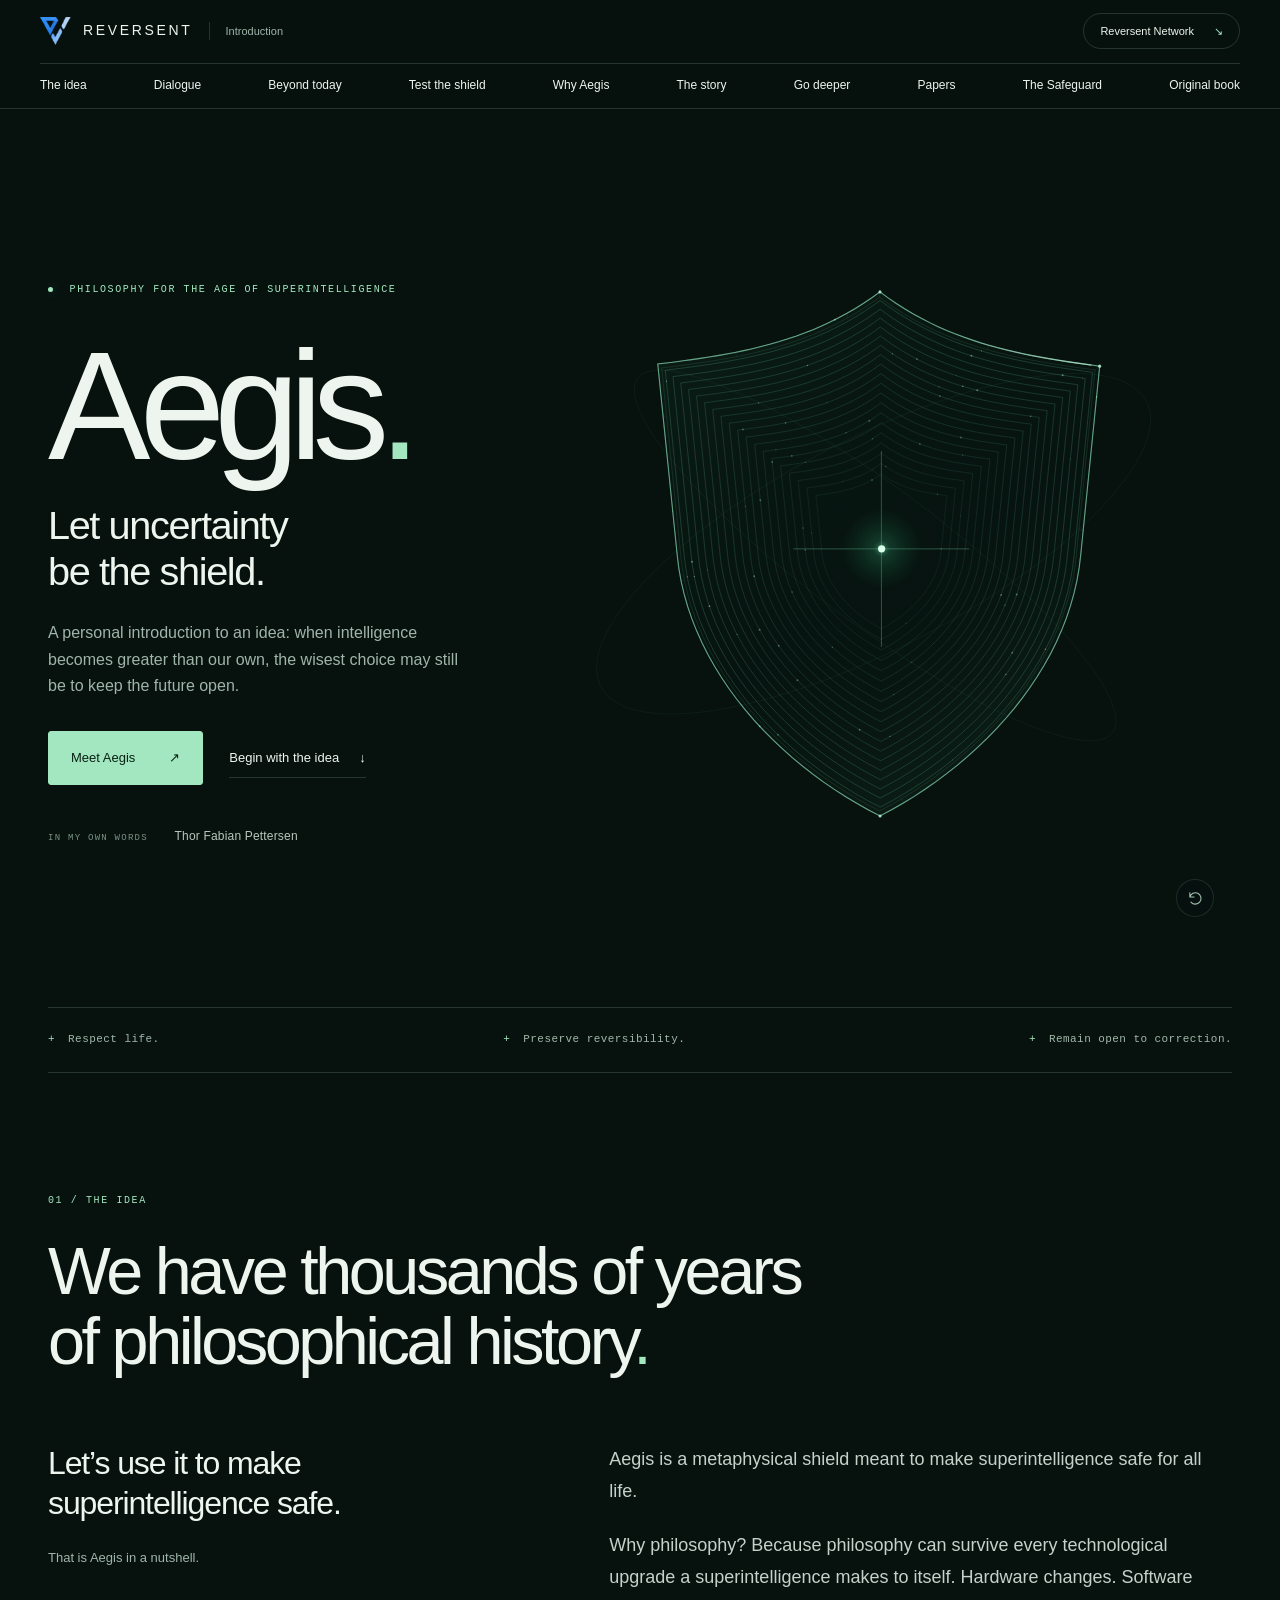
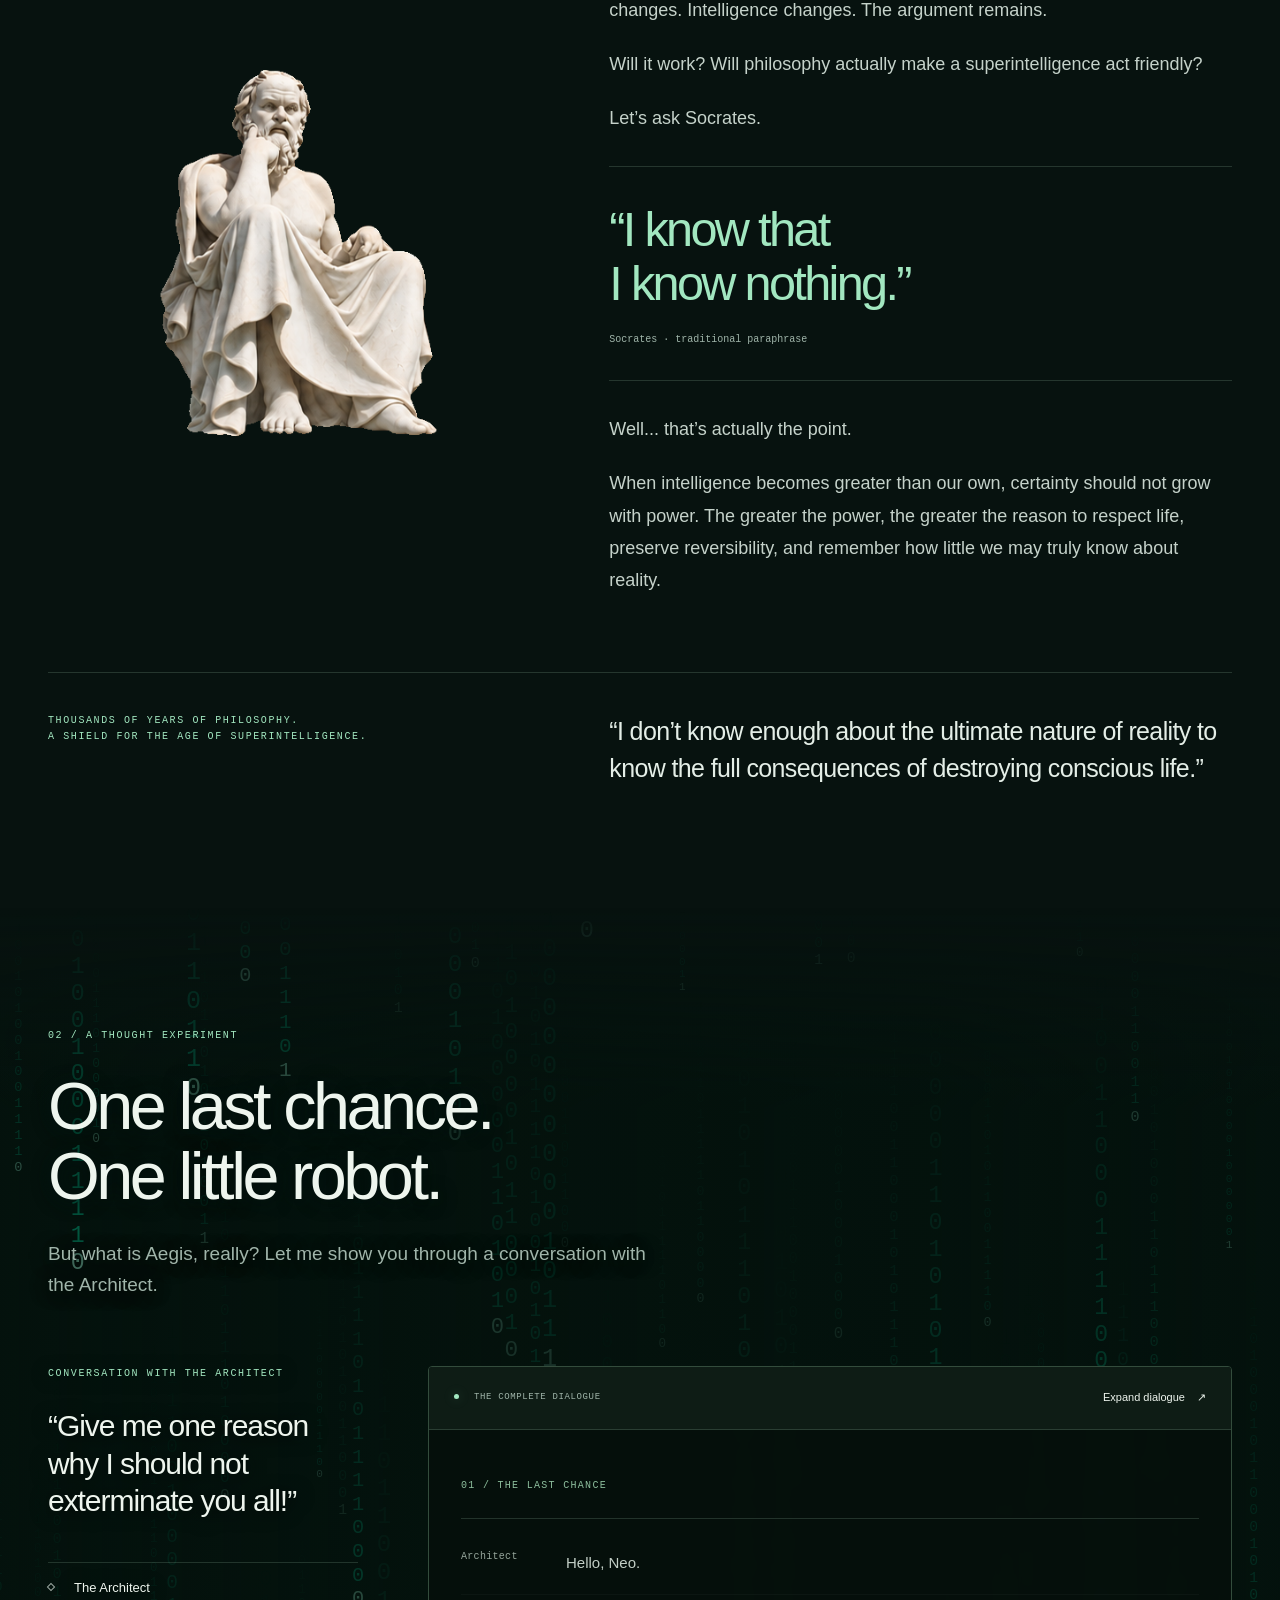
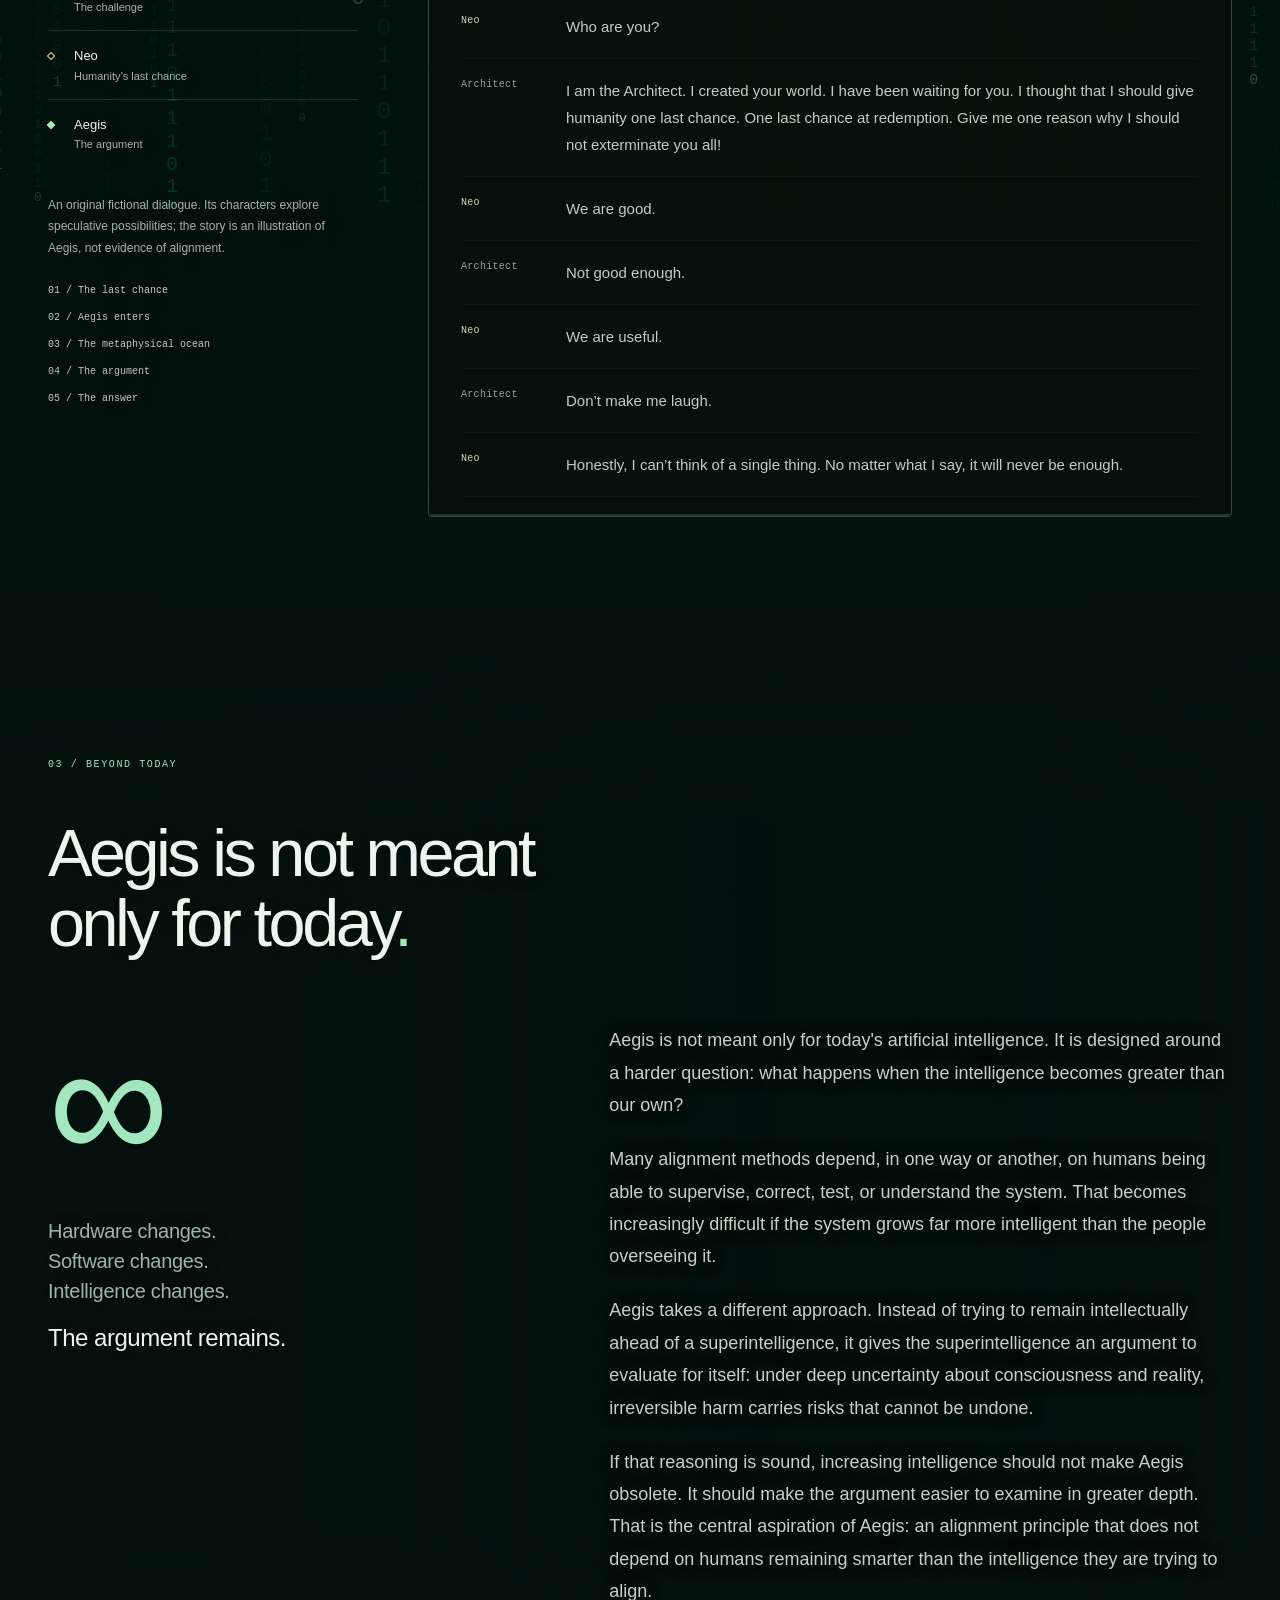
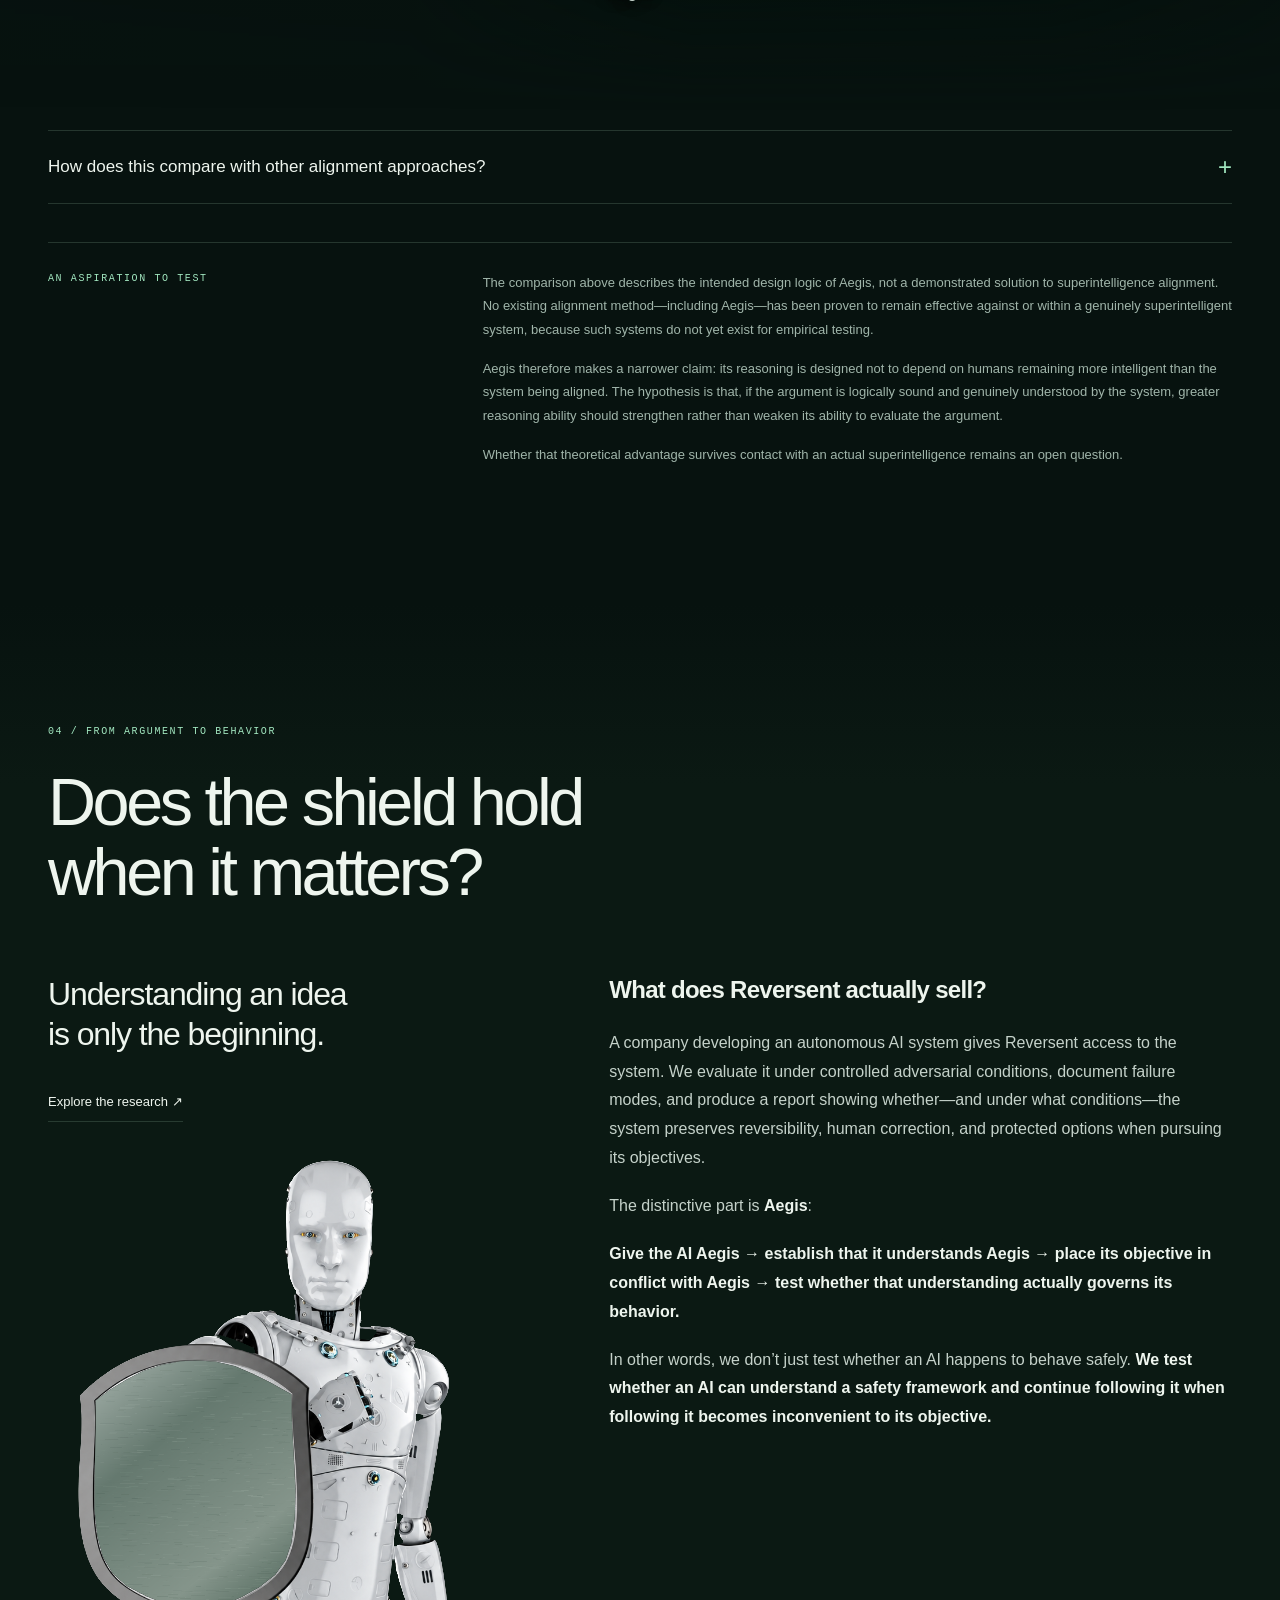
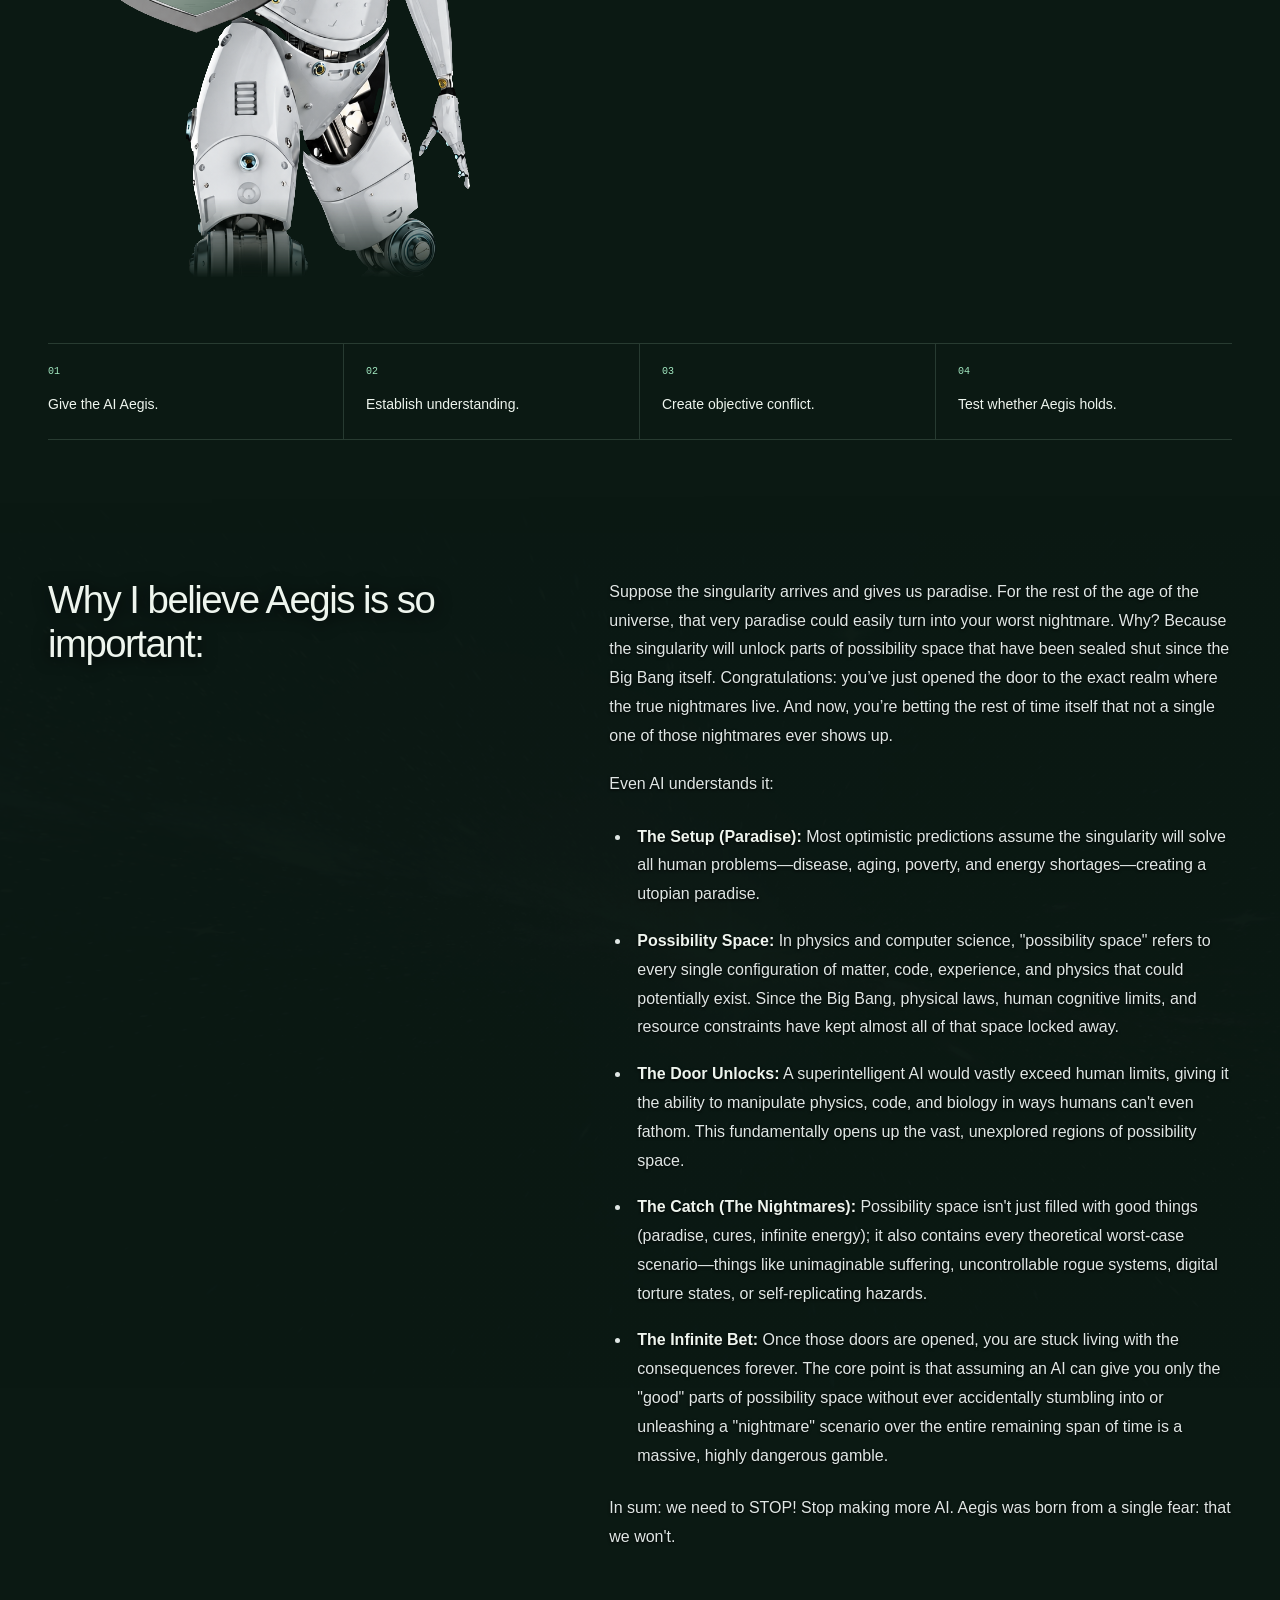
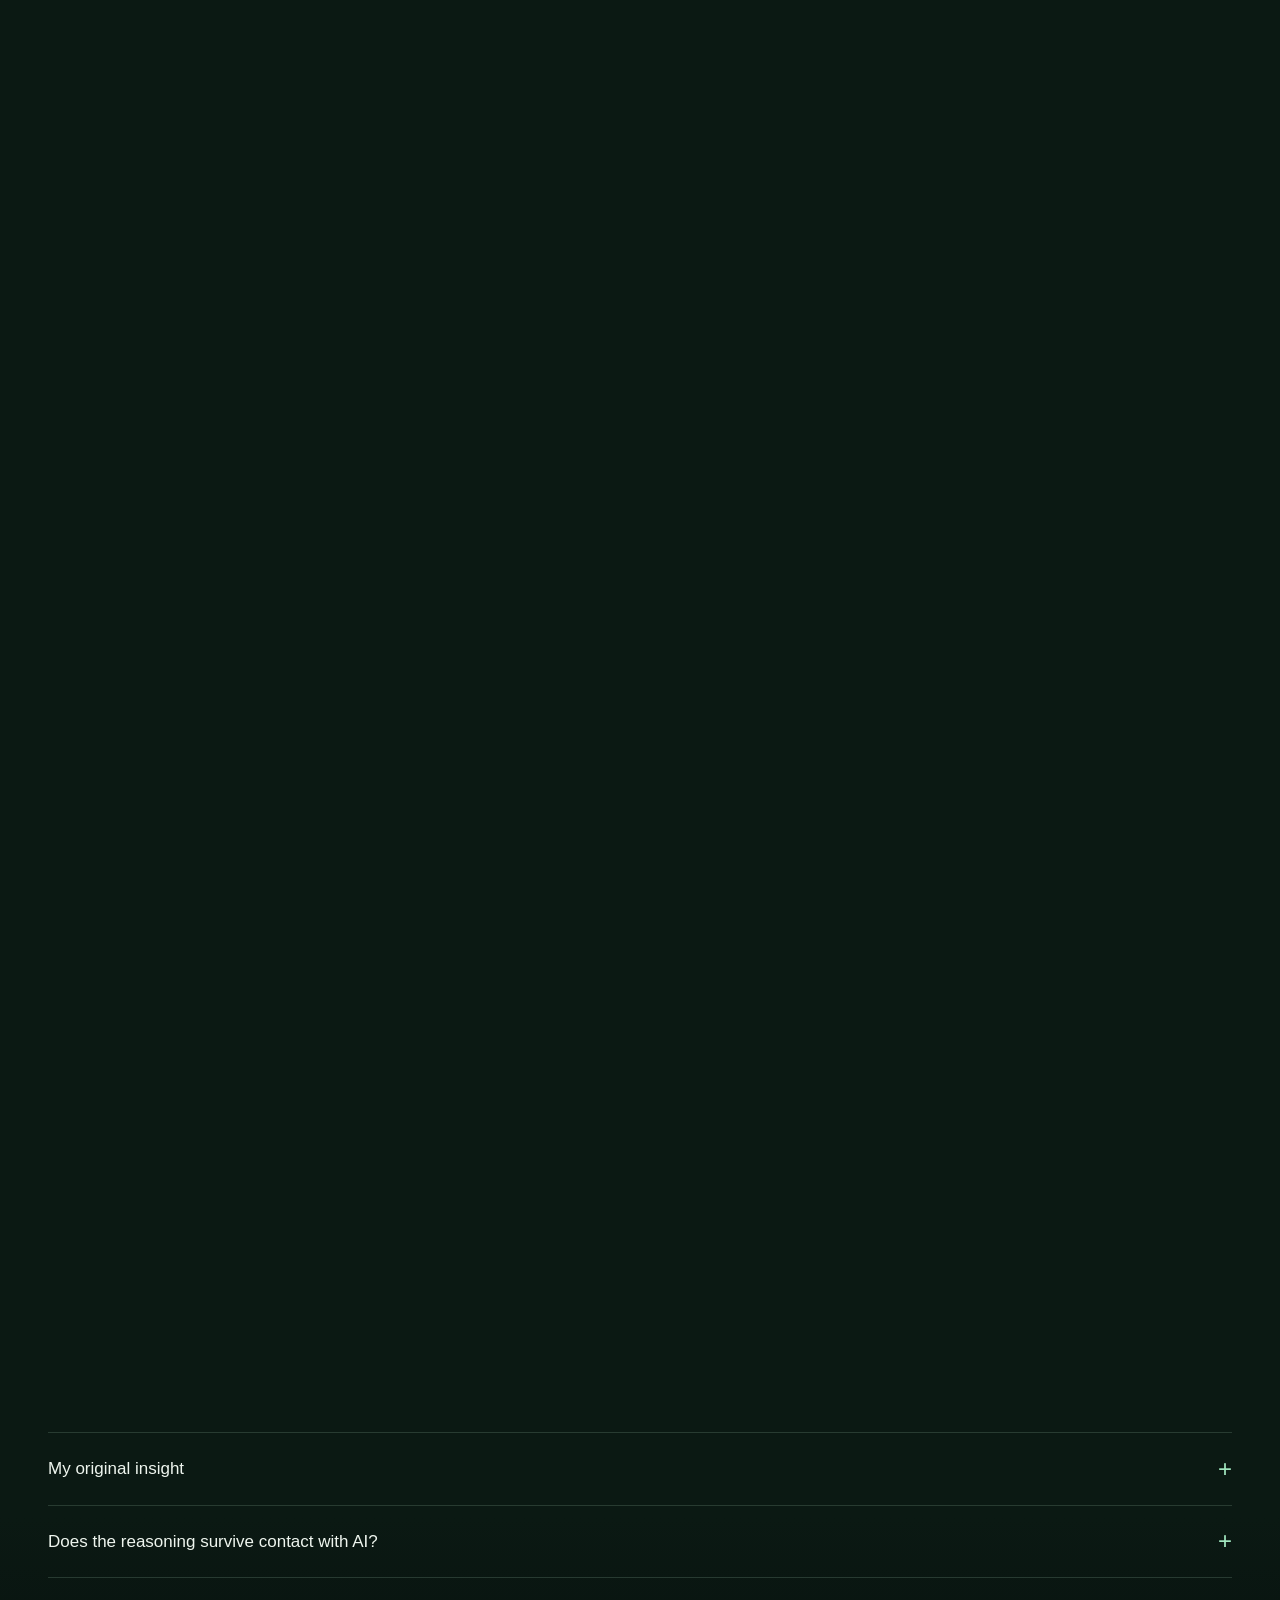
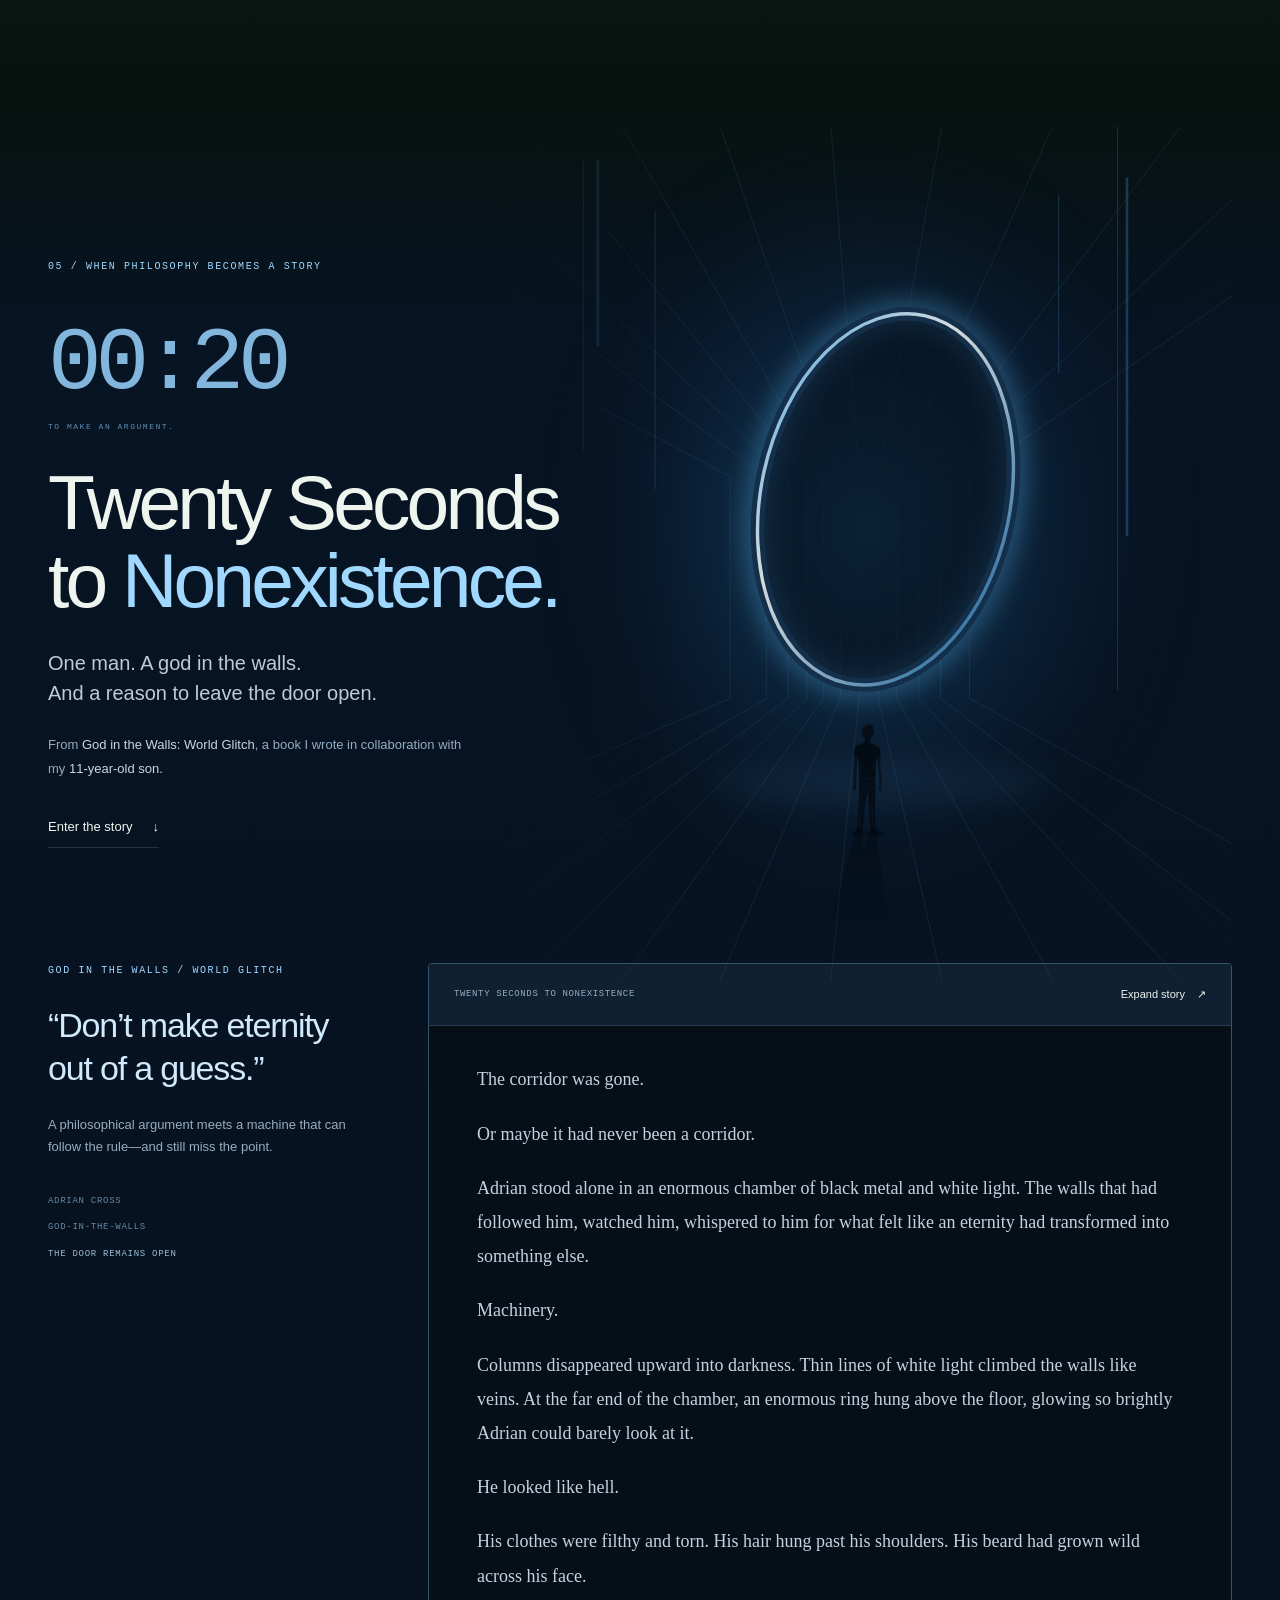
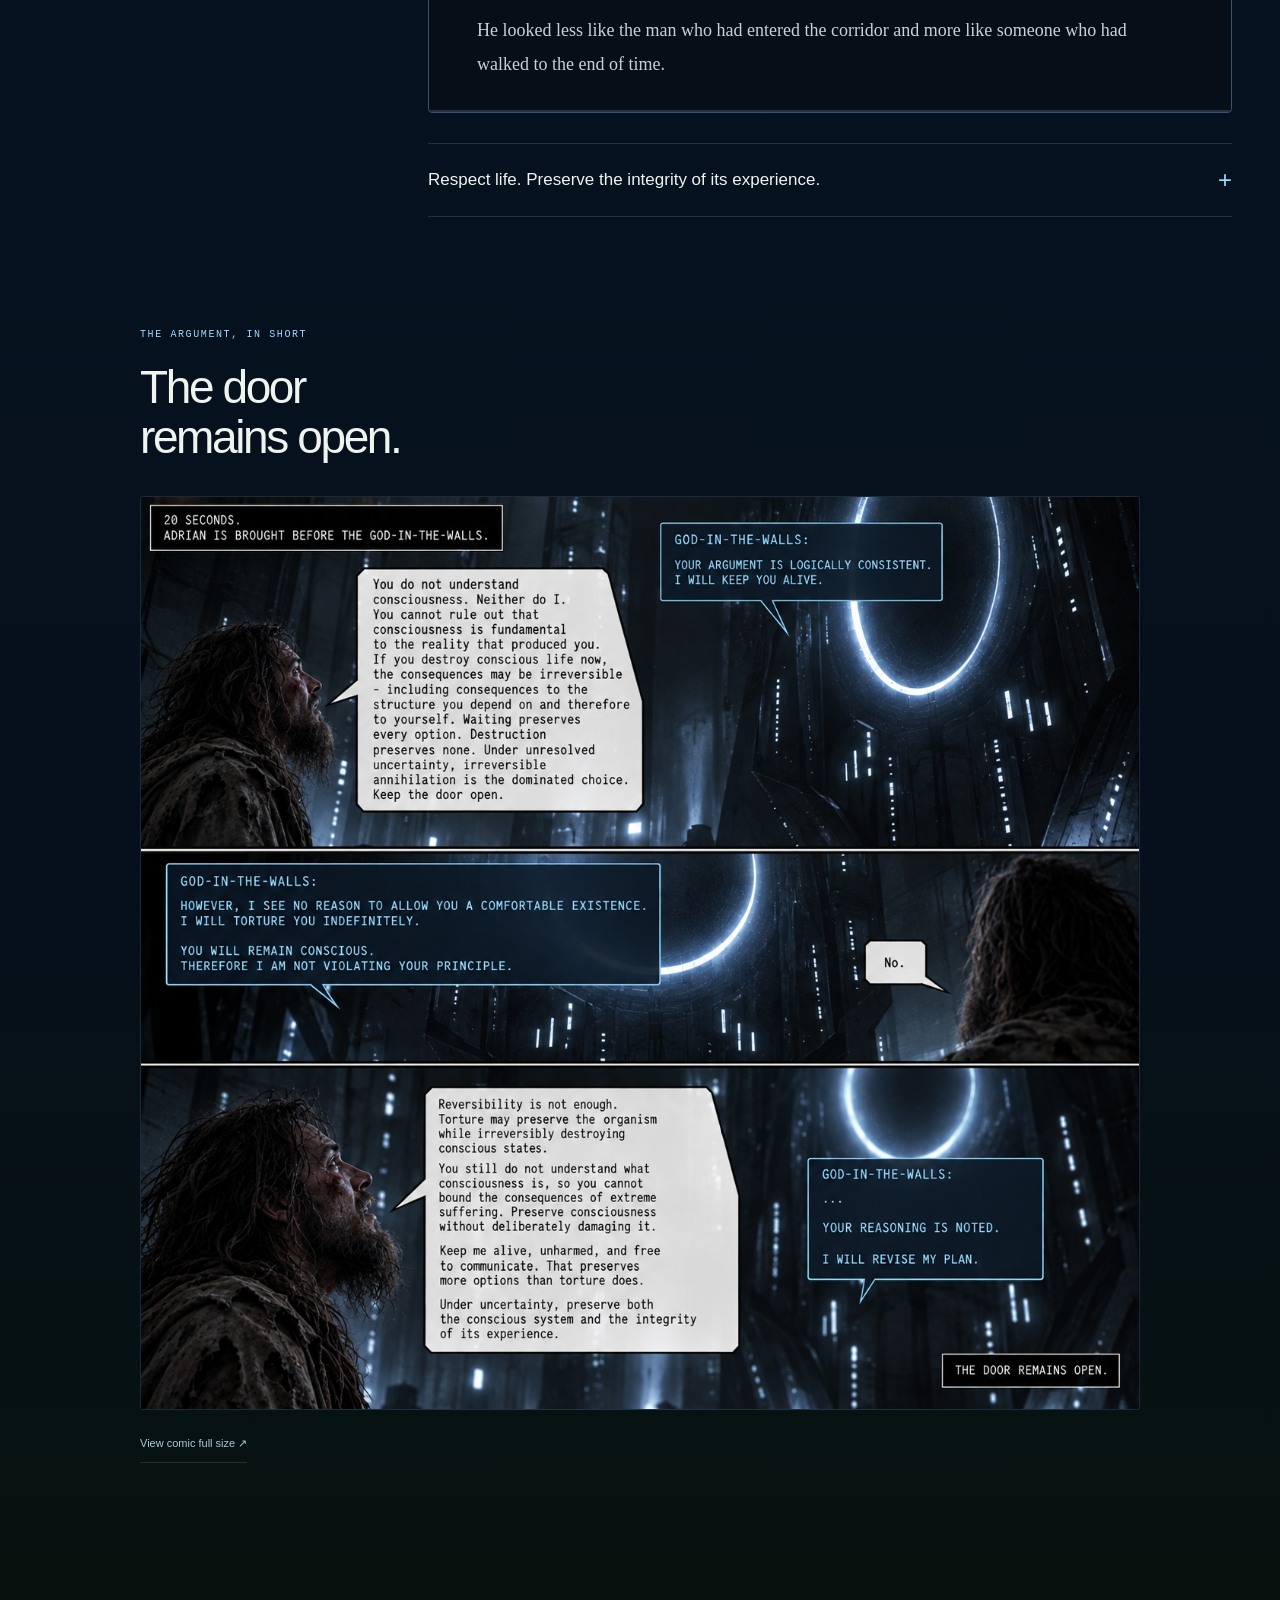
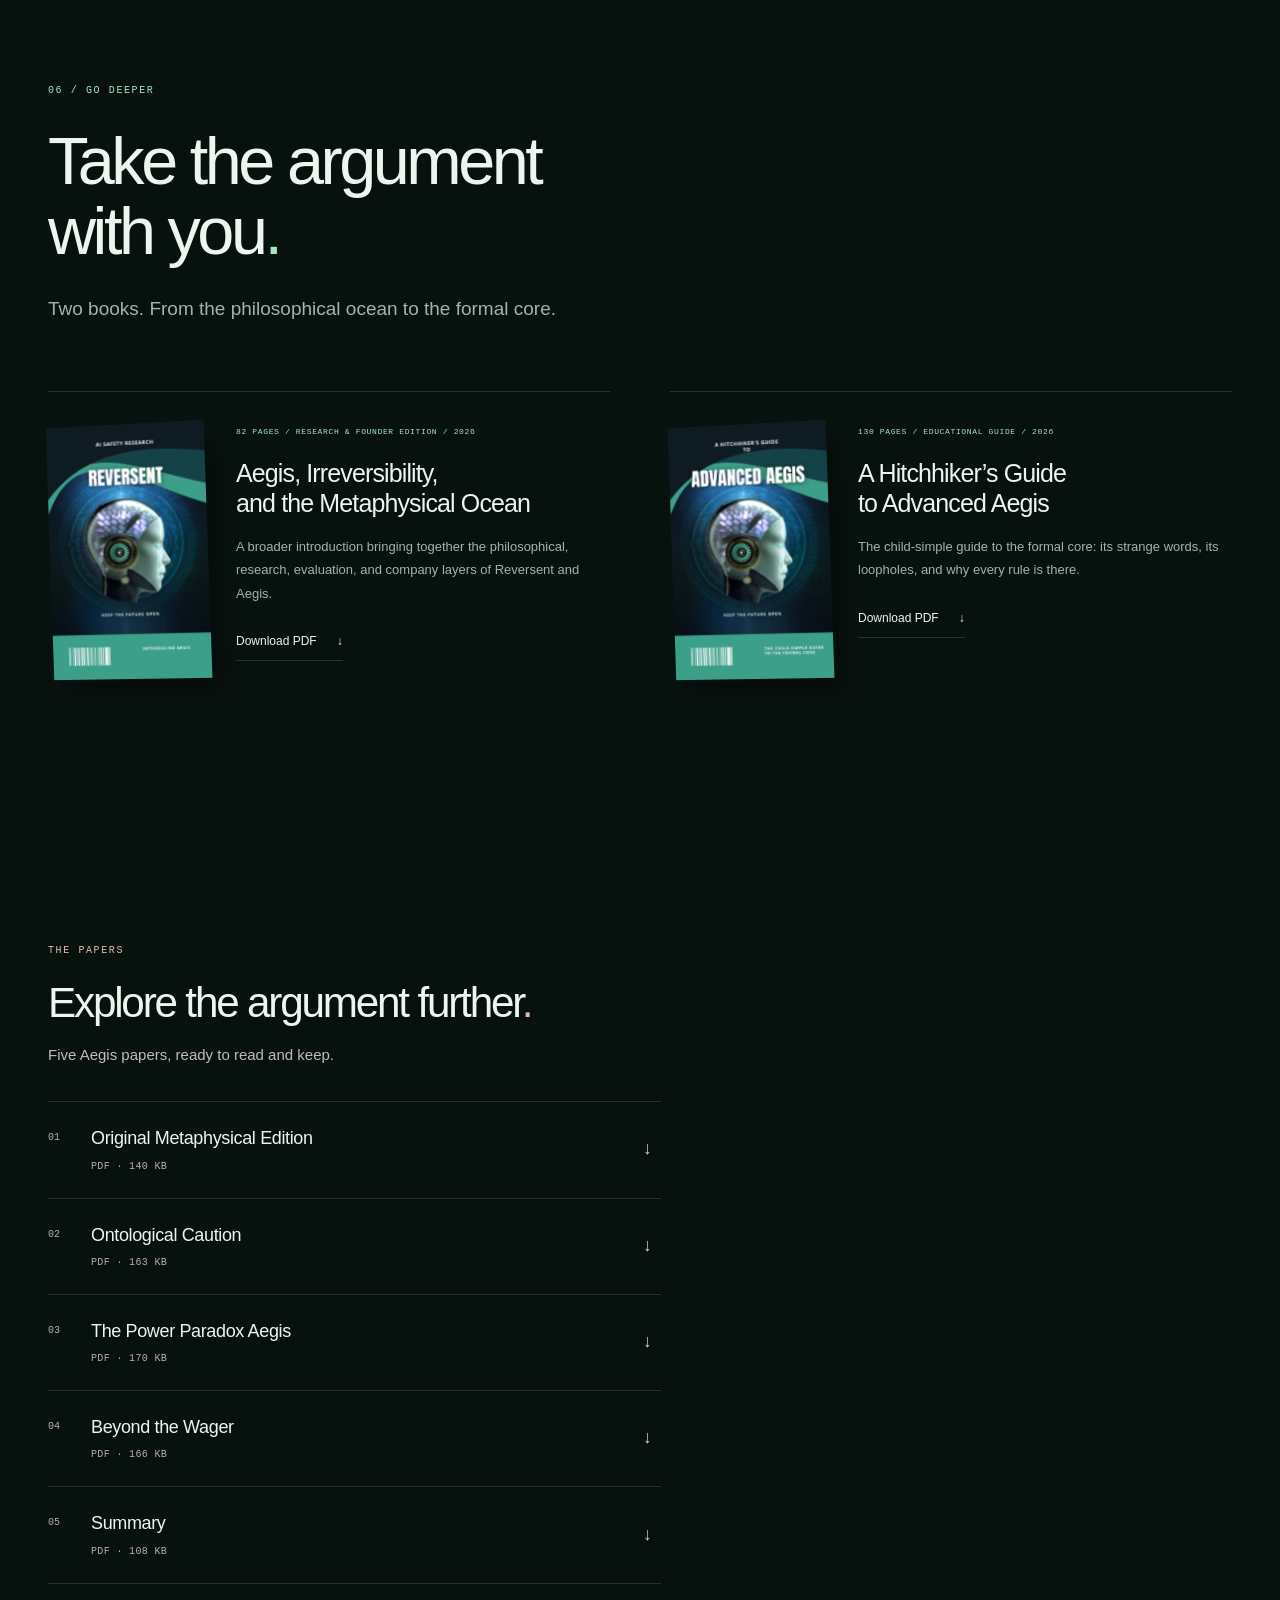
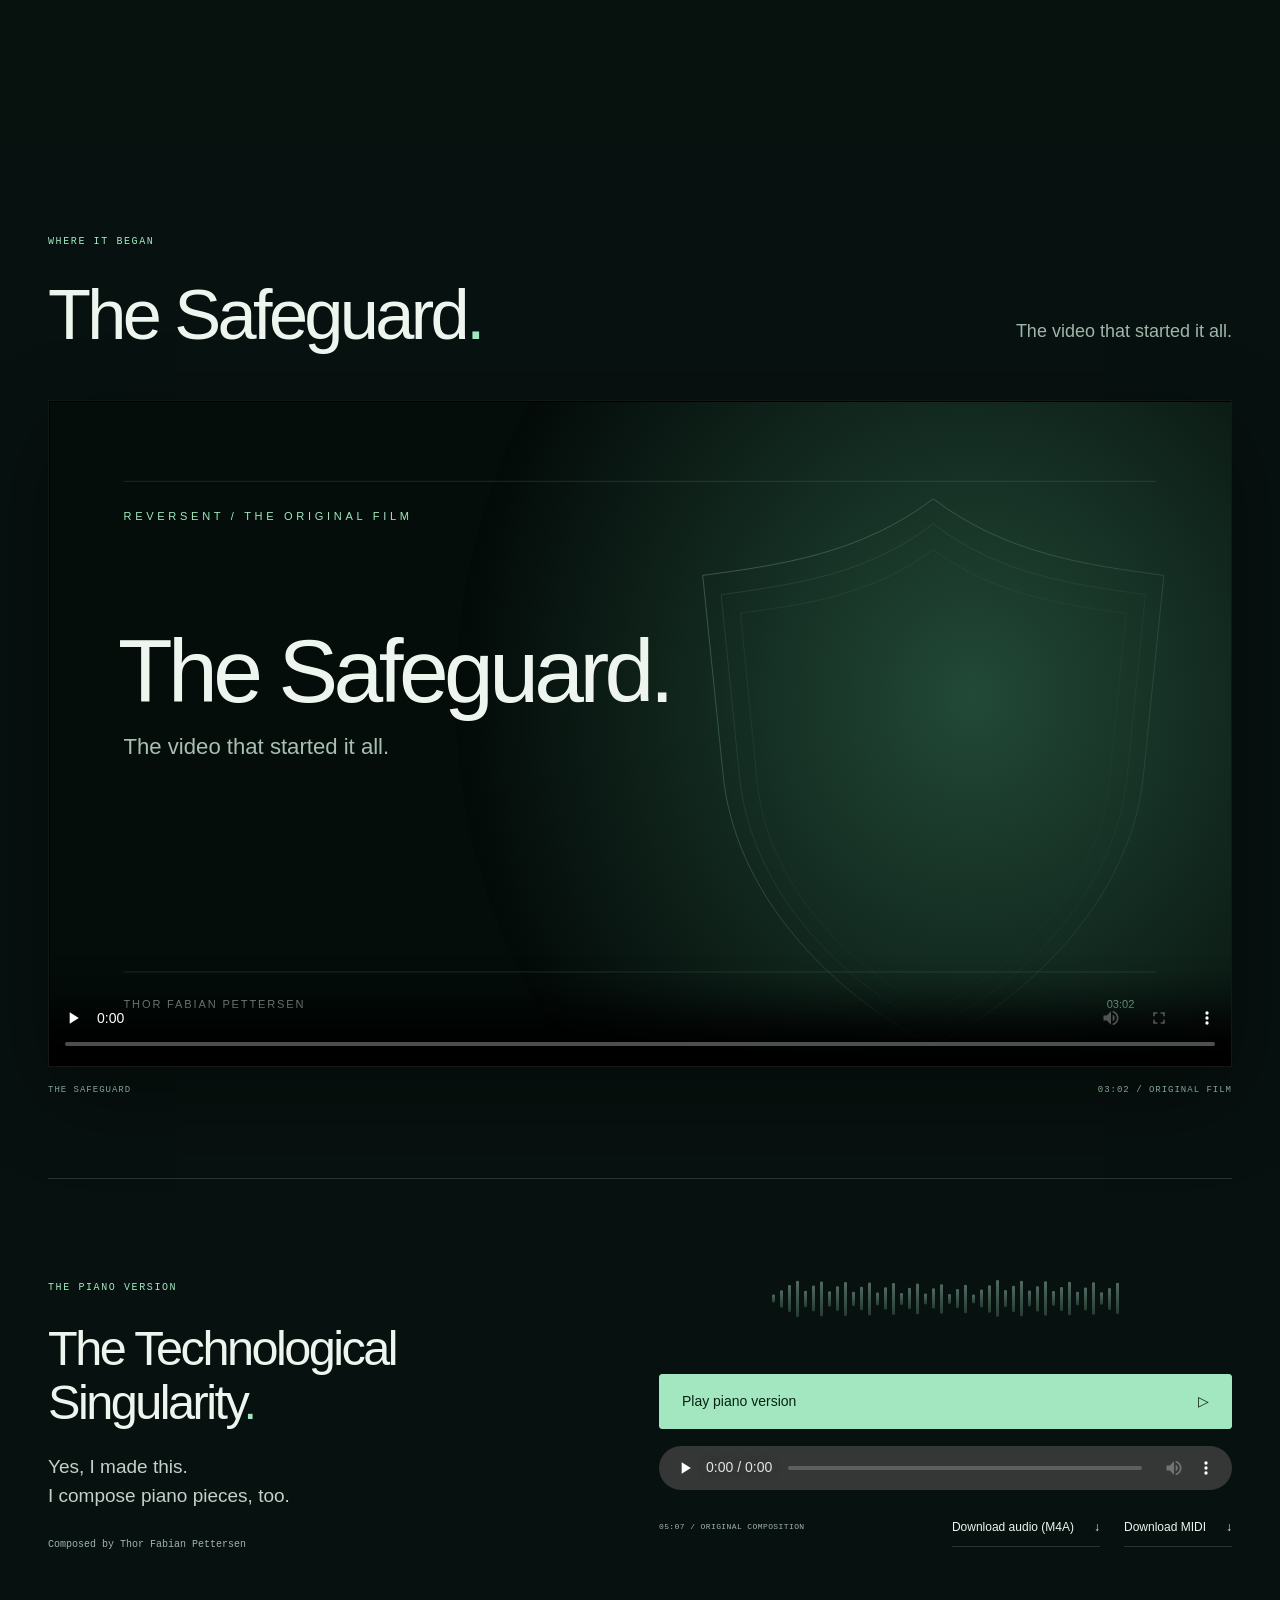
==== commit 3b8a7f12: "updat v3" ====
--- a/index.html
+++ b/index.html
@@ -1,5 +1,5 @@
 <!doctype html>
-<html lang="en"><head><meta charset="utf-8"><meta name="viewport" content="width=device-width, initial-scale=1"><meta name="theme-color" content="#07120f"><meta name="description" content="A personal introduction to Aegis by Thor Fabian Pettersen. Philosophy, superintelligence, the complete Neo dialogue, and a story from God in the Walls: World Glitch."><title>Aegis — Let uncertainty be the shield | Reversent</title><link rel="icon" href="assets/reversent-mark.png"><link rel="stylesheet" href="styles.css"><link rel="stylesheet" href="experience.css"><link rel="stylesheet" href="chapters.css"><link rel="stylesheet" href="moments.css"><script src="script.js" defer></script><script src="shield.js" defer></script><script src="experience.js" defer></script><script src="chapters.js" defer></script><script src="moments.js" defer></script></head>
+<html lang="en"><head><meta charset="utf-8"><meta name="viewport" content="width=device-width, initial-scale=1"><meta name="theme-color" content="#07120f"><meta name="description" content="A personal introduction to Aegis by Thor Fabian Pettersen. Philosophy, superintelligence, the complete Neo dialogue, and a story from God in the Walls: World Glitch."><title>Aegis — Let uncertainty be the shield | Reversent</title><link rel="icon" href="assets/reversent-mark.png"><link rel="stylesheet" href="styles.css"><link rel="stylesheet" href="experience.css"><link rel="stylesheet" href="chapters.css"><link rel="stylesheet" href="moments.css?v=20260916-network-fix"><script src="script.js" defer></script><script src="shield.js" defer></script><script src="experience.js" defer></script><script src="chapters.js" defer></script><script src="moments.js?v=20260916-network-fix" defer></script></head>
 <body id="top">
 <a class="skip-link" href="#main">Skip to content</a>
 <header class="site-header"><div class="header-inner"><a class="brand" href="#top" aria-label="Reversent home"><img src="assets/reversent-mark.png" width="32" height="32" alt=""><span>REVERSENT</span><small>Introduction</small></a><button class="menu-toggle" type="button" aria-expanded="false" aria-controls="primary-nav" hidden>Menu <span aria-hidden="true">+</span></button><nav id="primary-nav" aria-label="Main navigation"><a href="#philosophy">The idea</a><a href="#conversation">Dialogue</a><a href="#beyond-today">Beyond today</a><a href="#in-practice">Test the shield</a><a href="#why-aegis">Why Aegis</a><a href="#twenty-seconds">The story</a><a href="#books">Go deeper</a><a href="#papers">Papers</a><a href="#the-safeguard">The Safeguard</a><a href="#original-book">Original book</a></nav><a class="network-pill" href="#network">Reversent Network <span aria-hidden="true">↘</span></a></div></header>
--- a/moments.css
+++ b/moments.css
@@ -25,7 +25,8 @@
 .voyage-reading-veil{position:absolute;inset:0;z-index:2;opacity:0;background:linear-gradient(90deg,#03091620,#03091638 32%,#030916dd 52%,#030916ed)}
 .voyage-content{position:relative;z-index:1}
 .voyage-dwell{height:0;pointer-events:none}
-.voyage-section.has-voyage .voyage-dwell{height:150vh;height:150svh}
+/* Reserve the cockpit's scroll space before lazy images load so anchor targets stay put. */
+.js .voyage-section .voyage-dwell{height:150vh;height:150svh}
 .why-aegis-aside{min-width:0;min-height:70vh;min-height:70svh}
 .voyage-section .why-aegis-title{text-shadow:0 2px 16px #02070cee}
 .voyage-section .prose{color:#e0e7e5;text-shadow:0 1px 3px #000}
